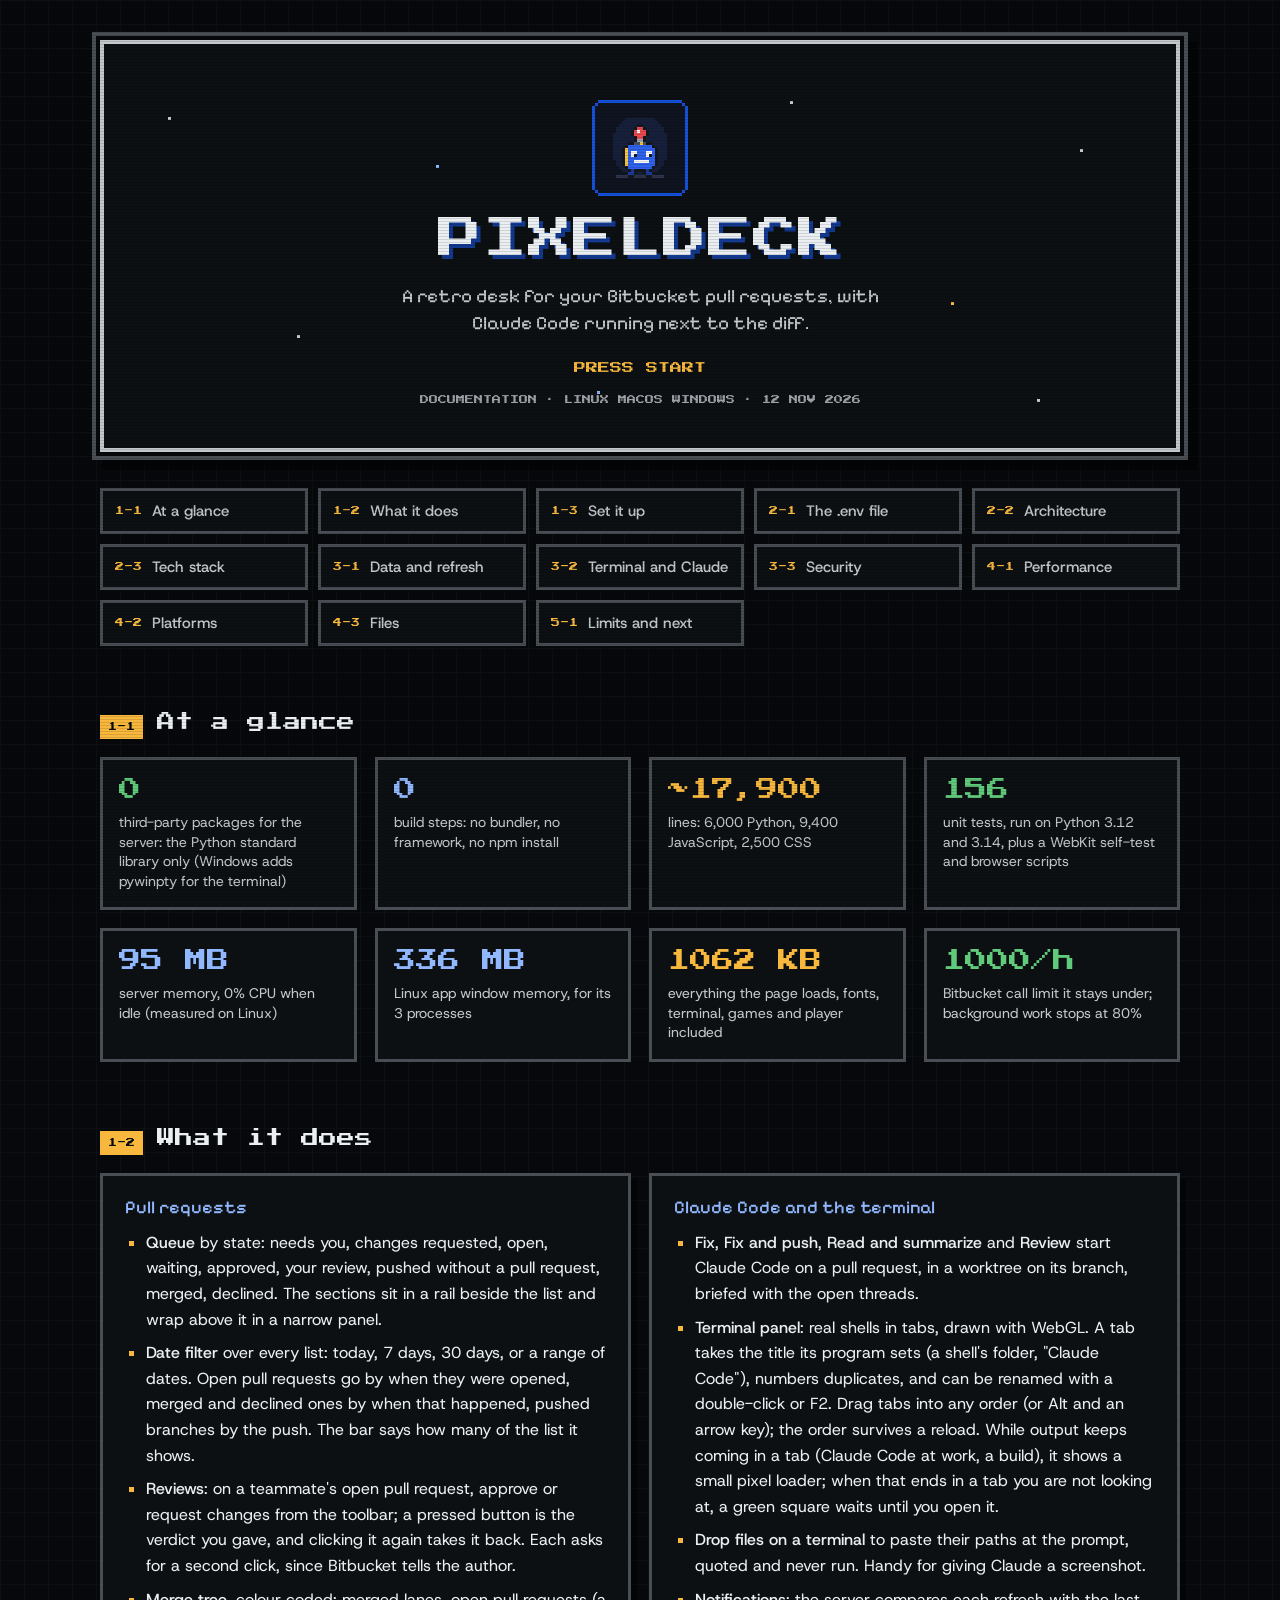
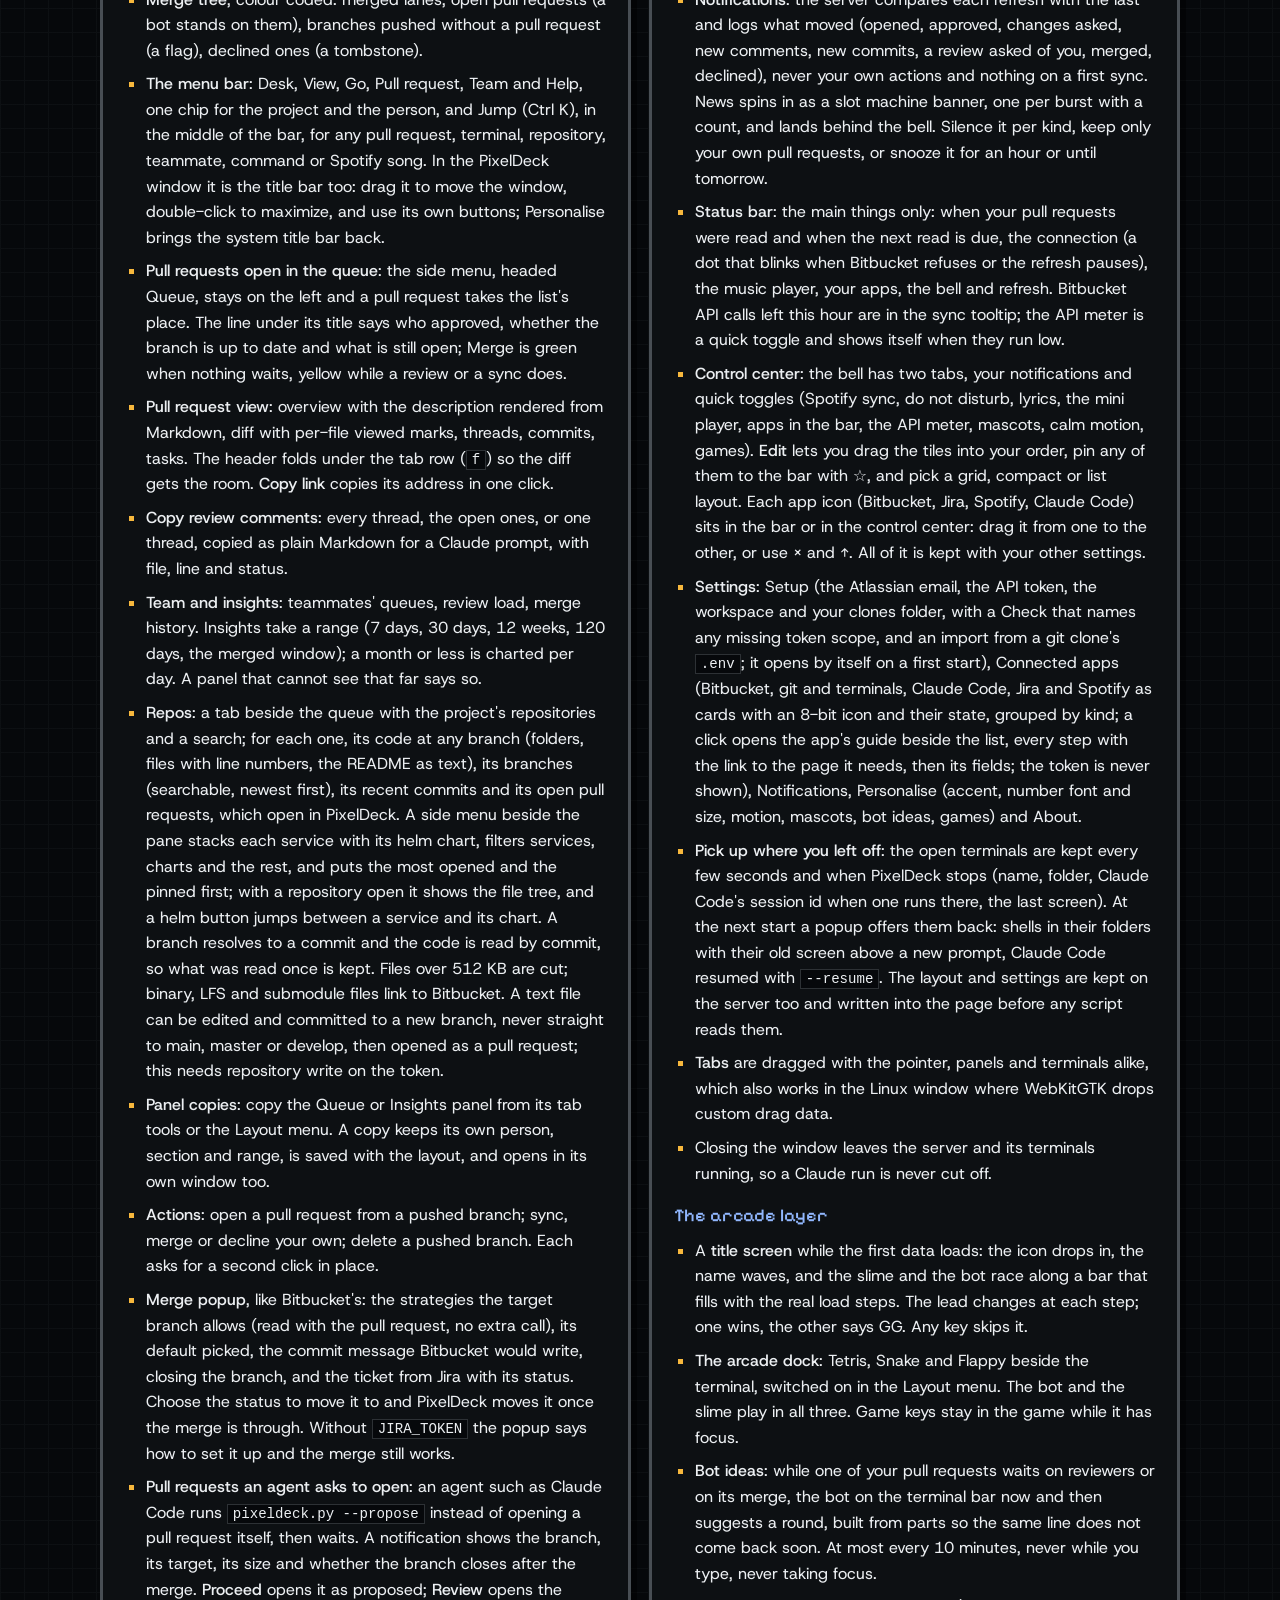
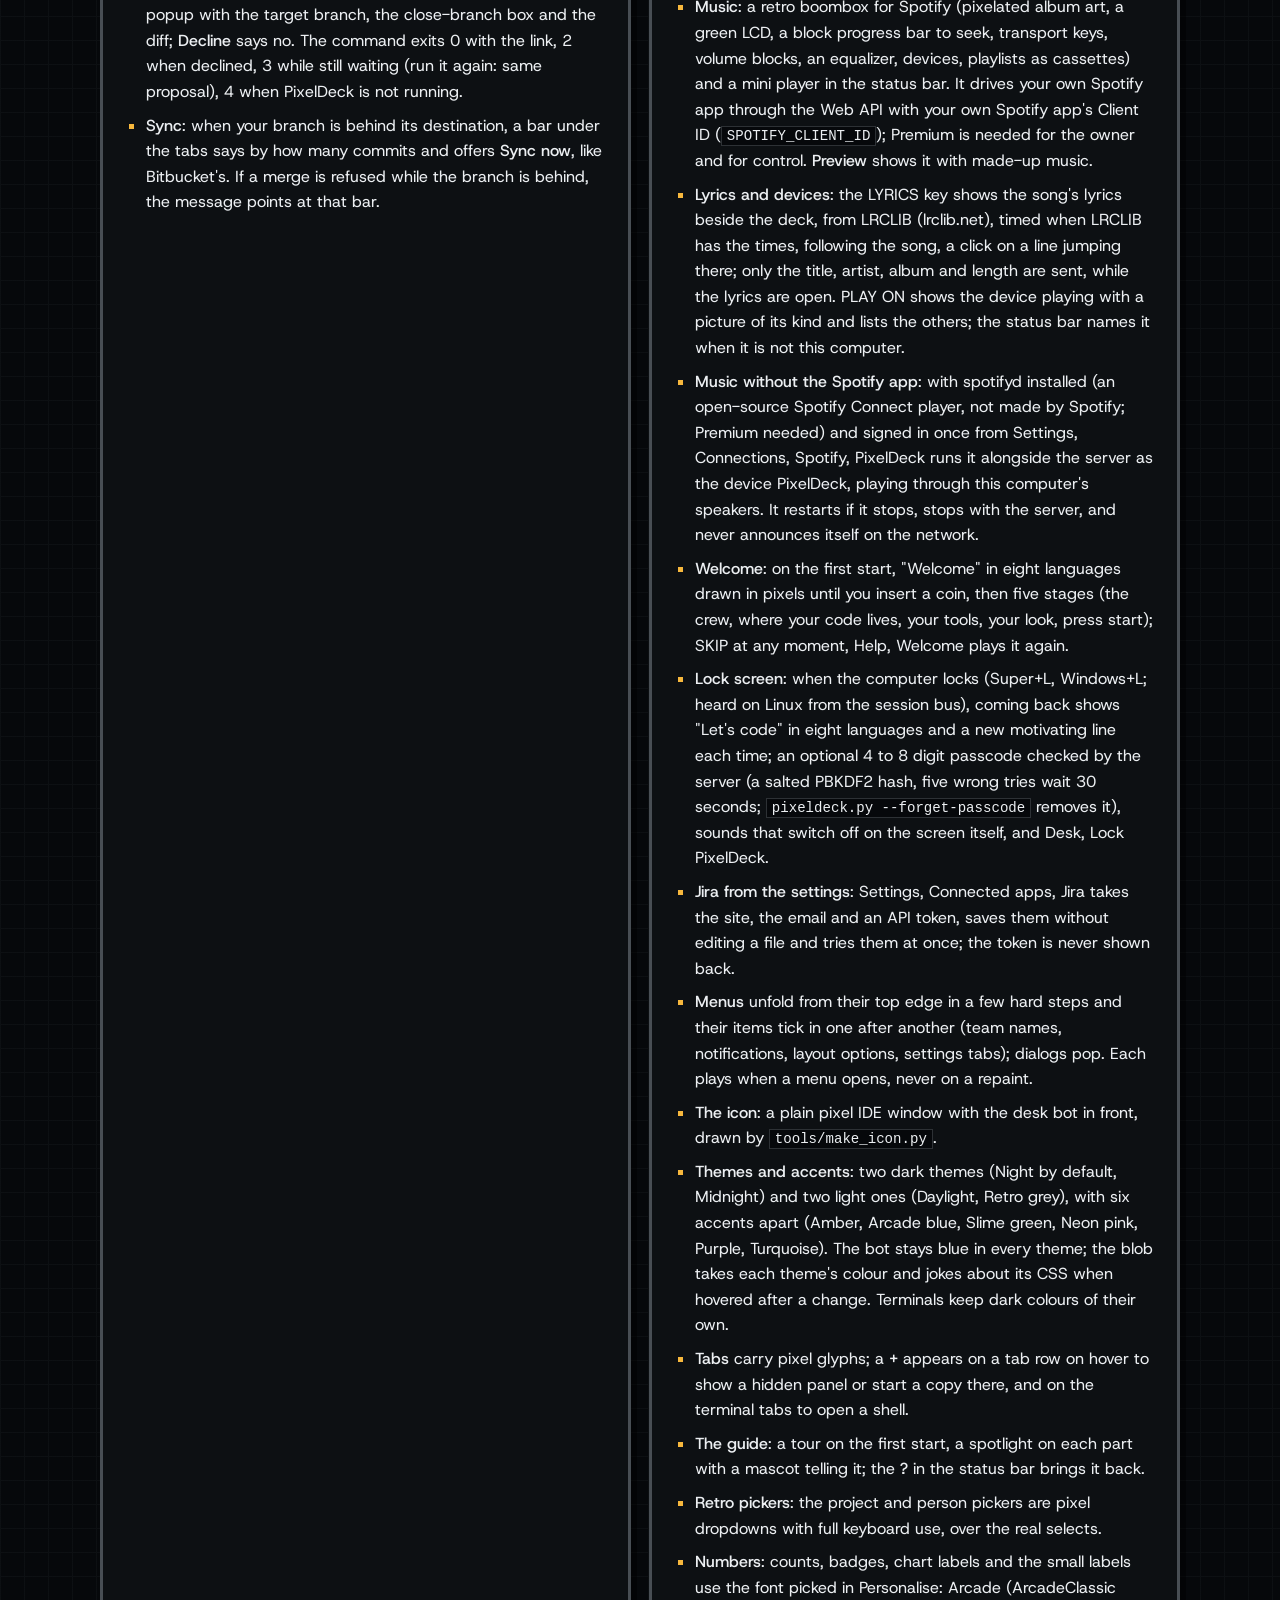
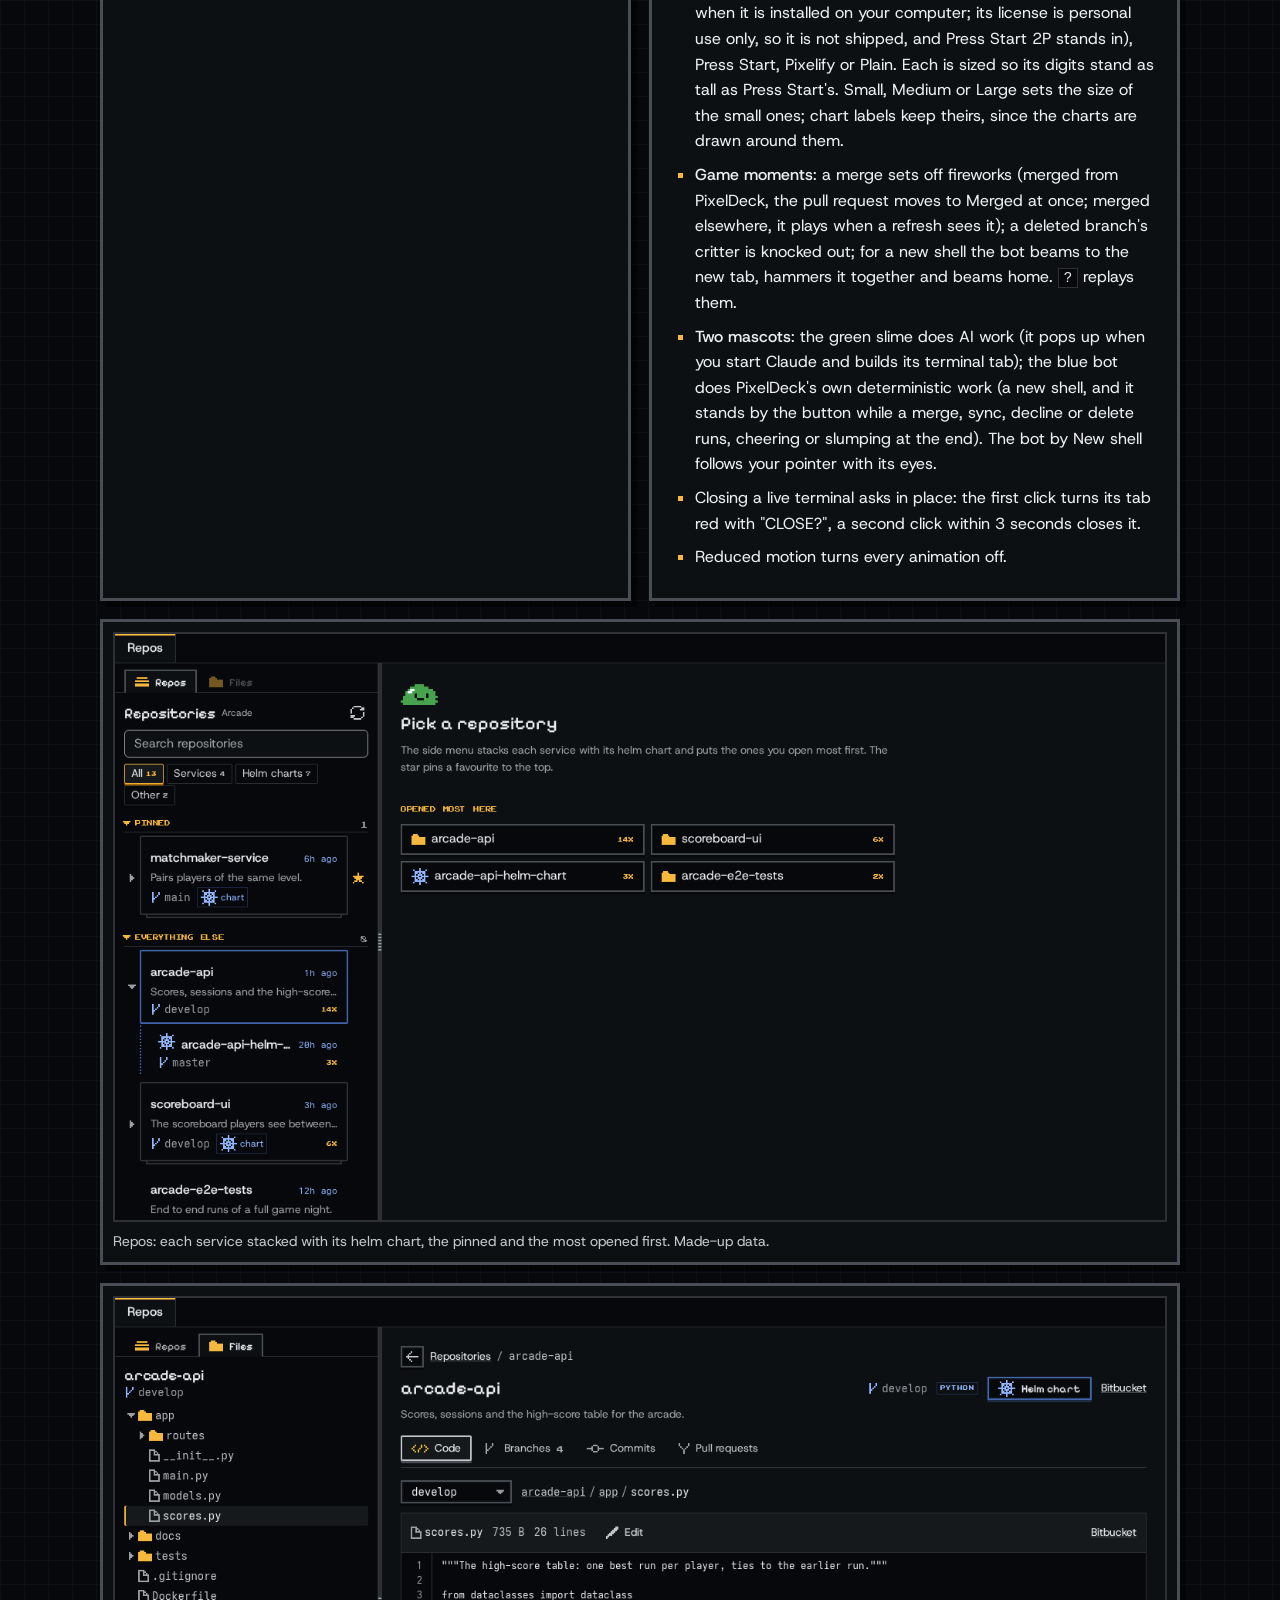
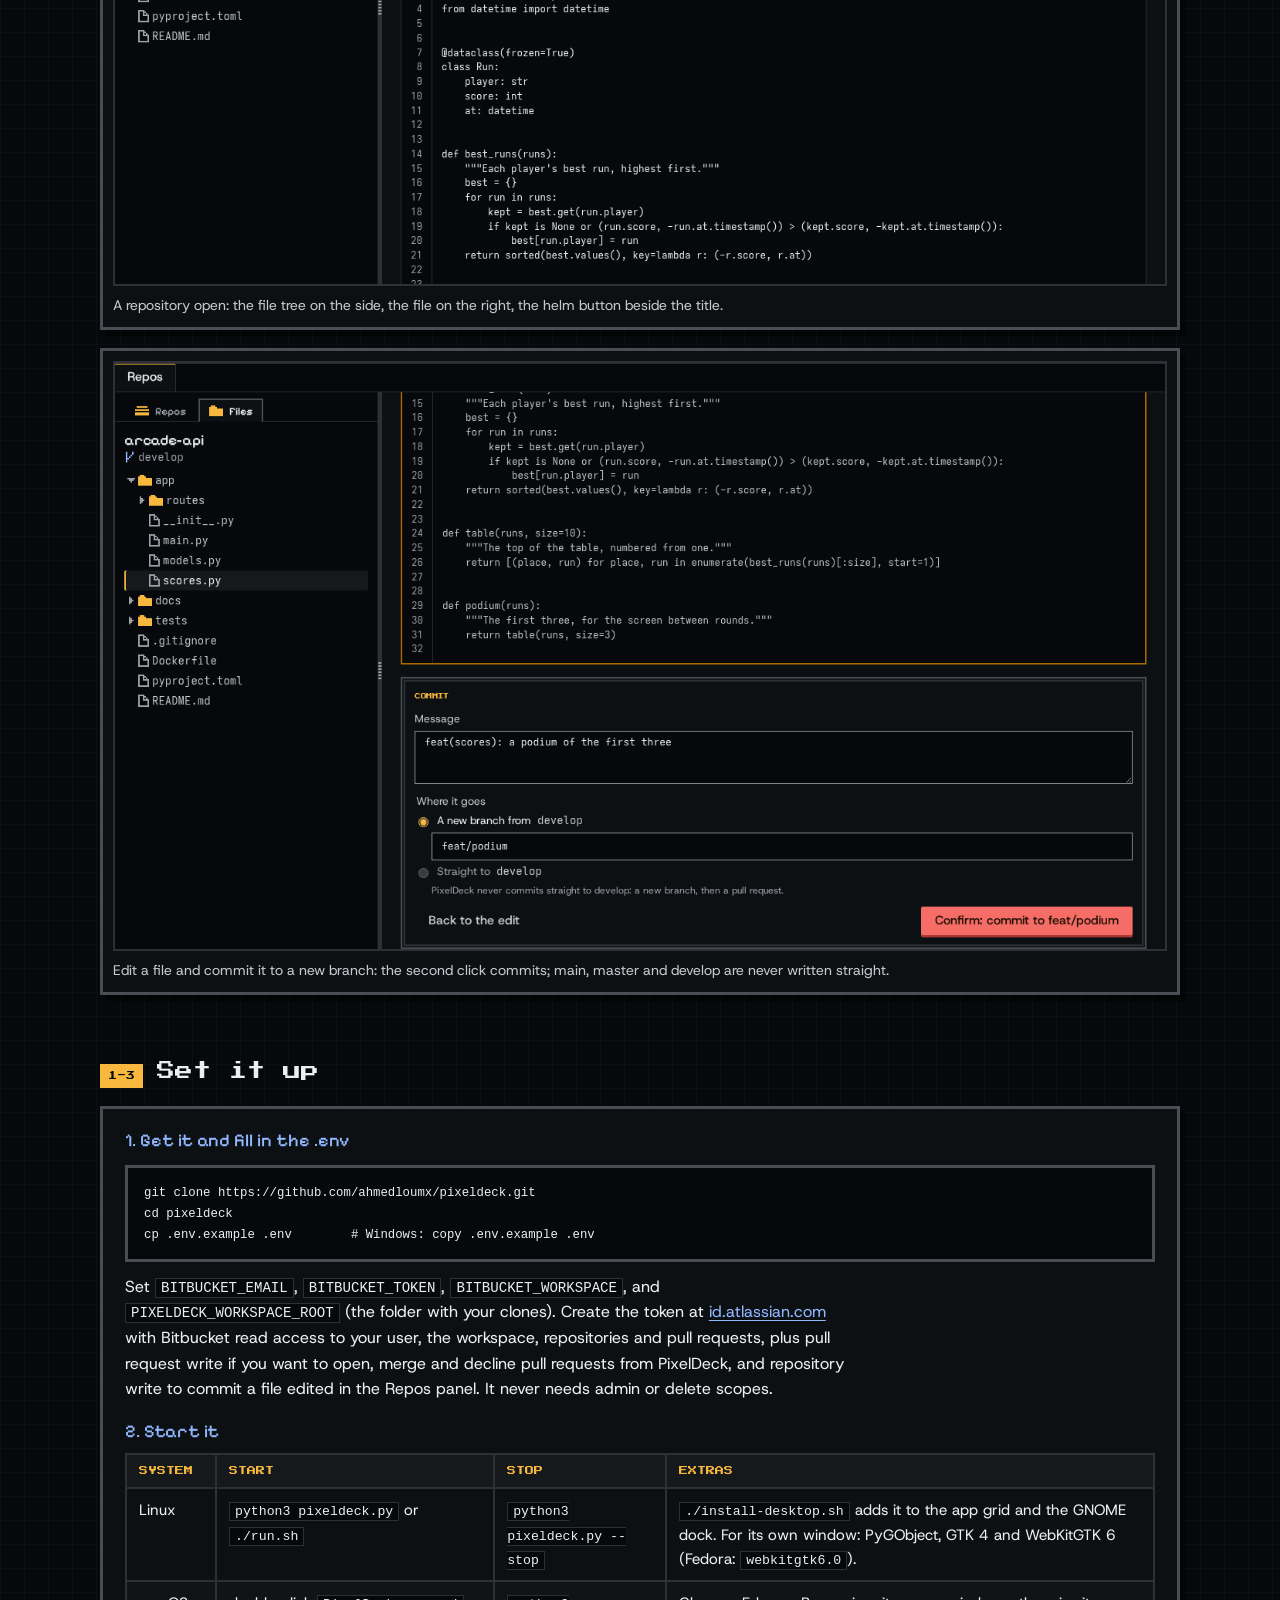
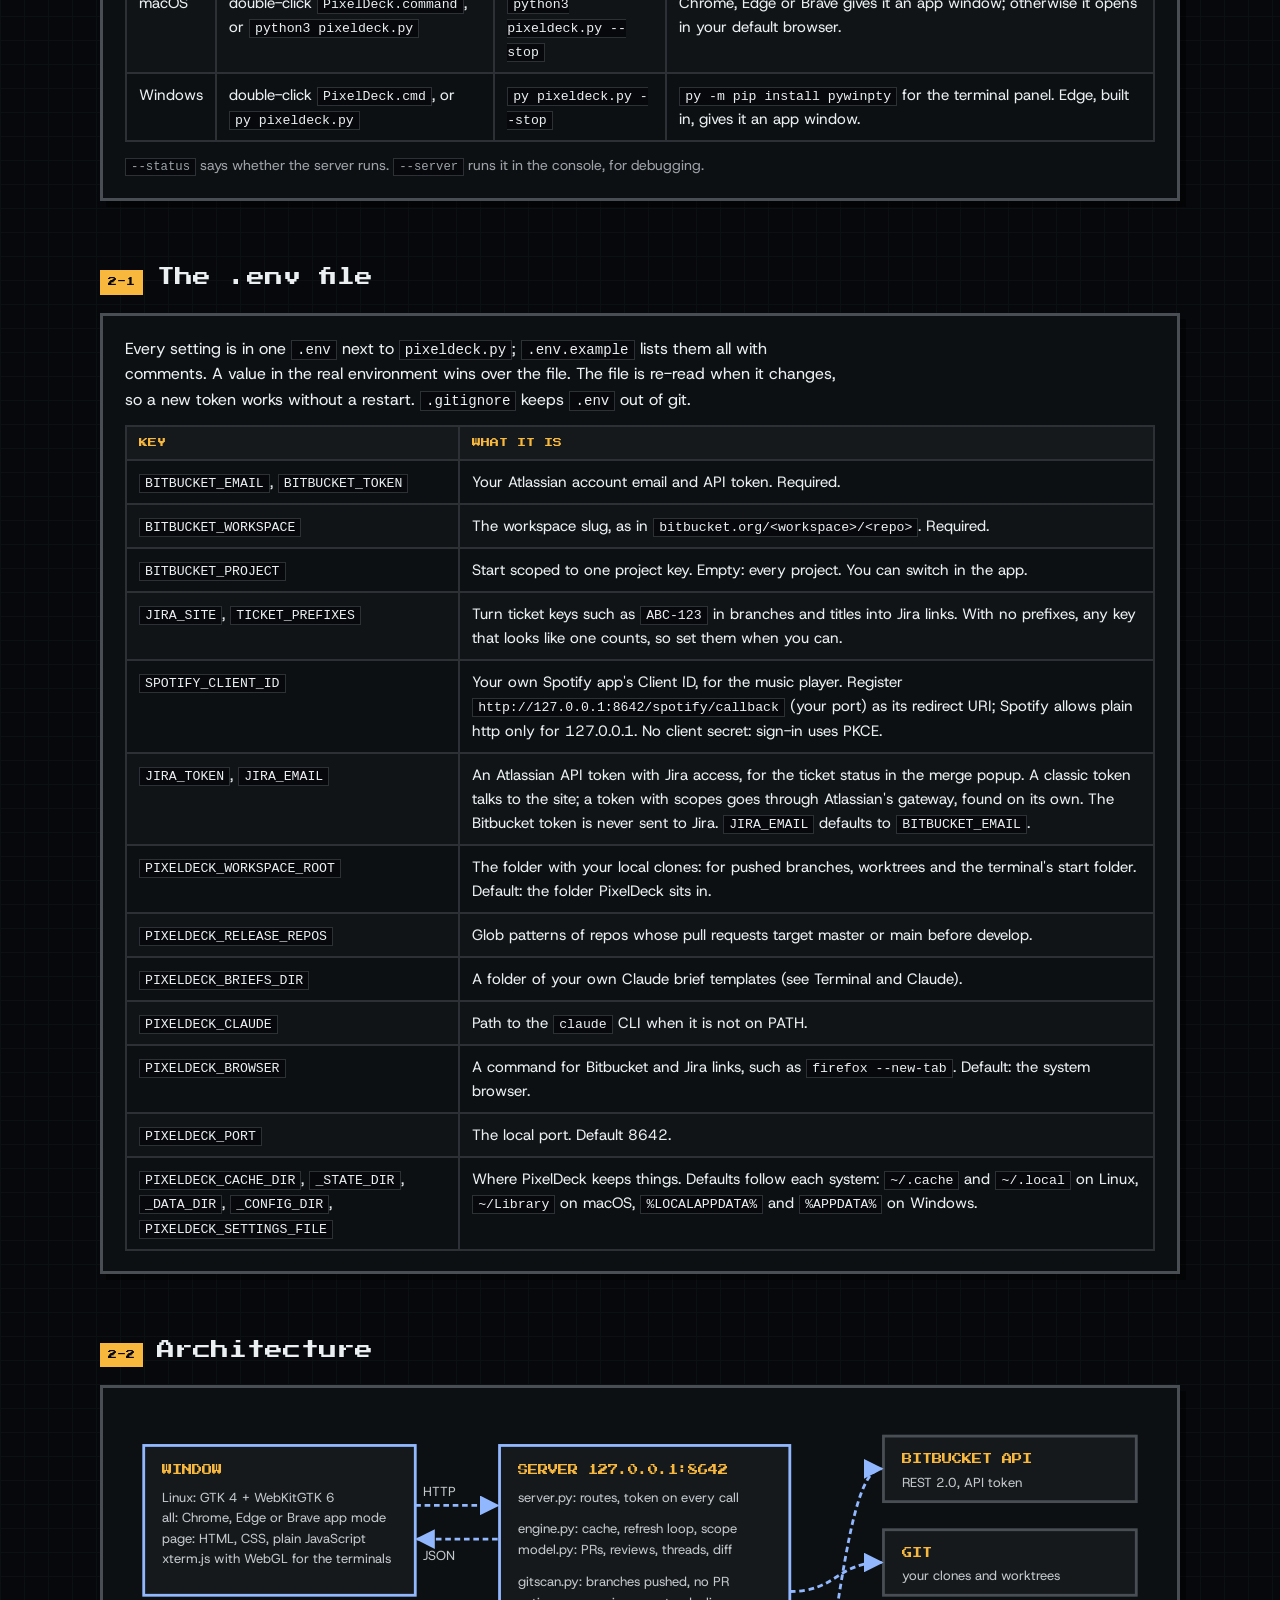
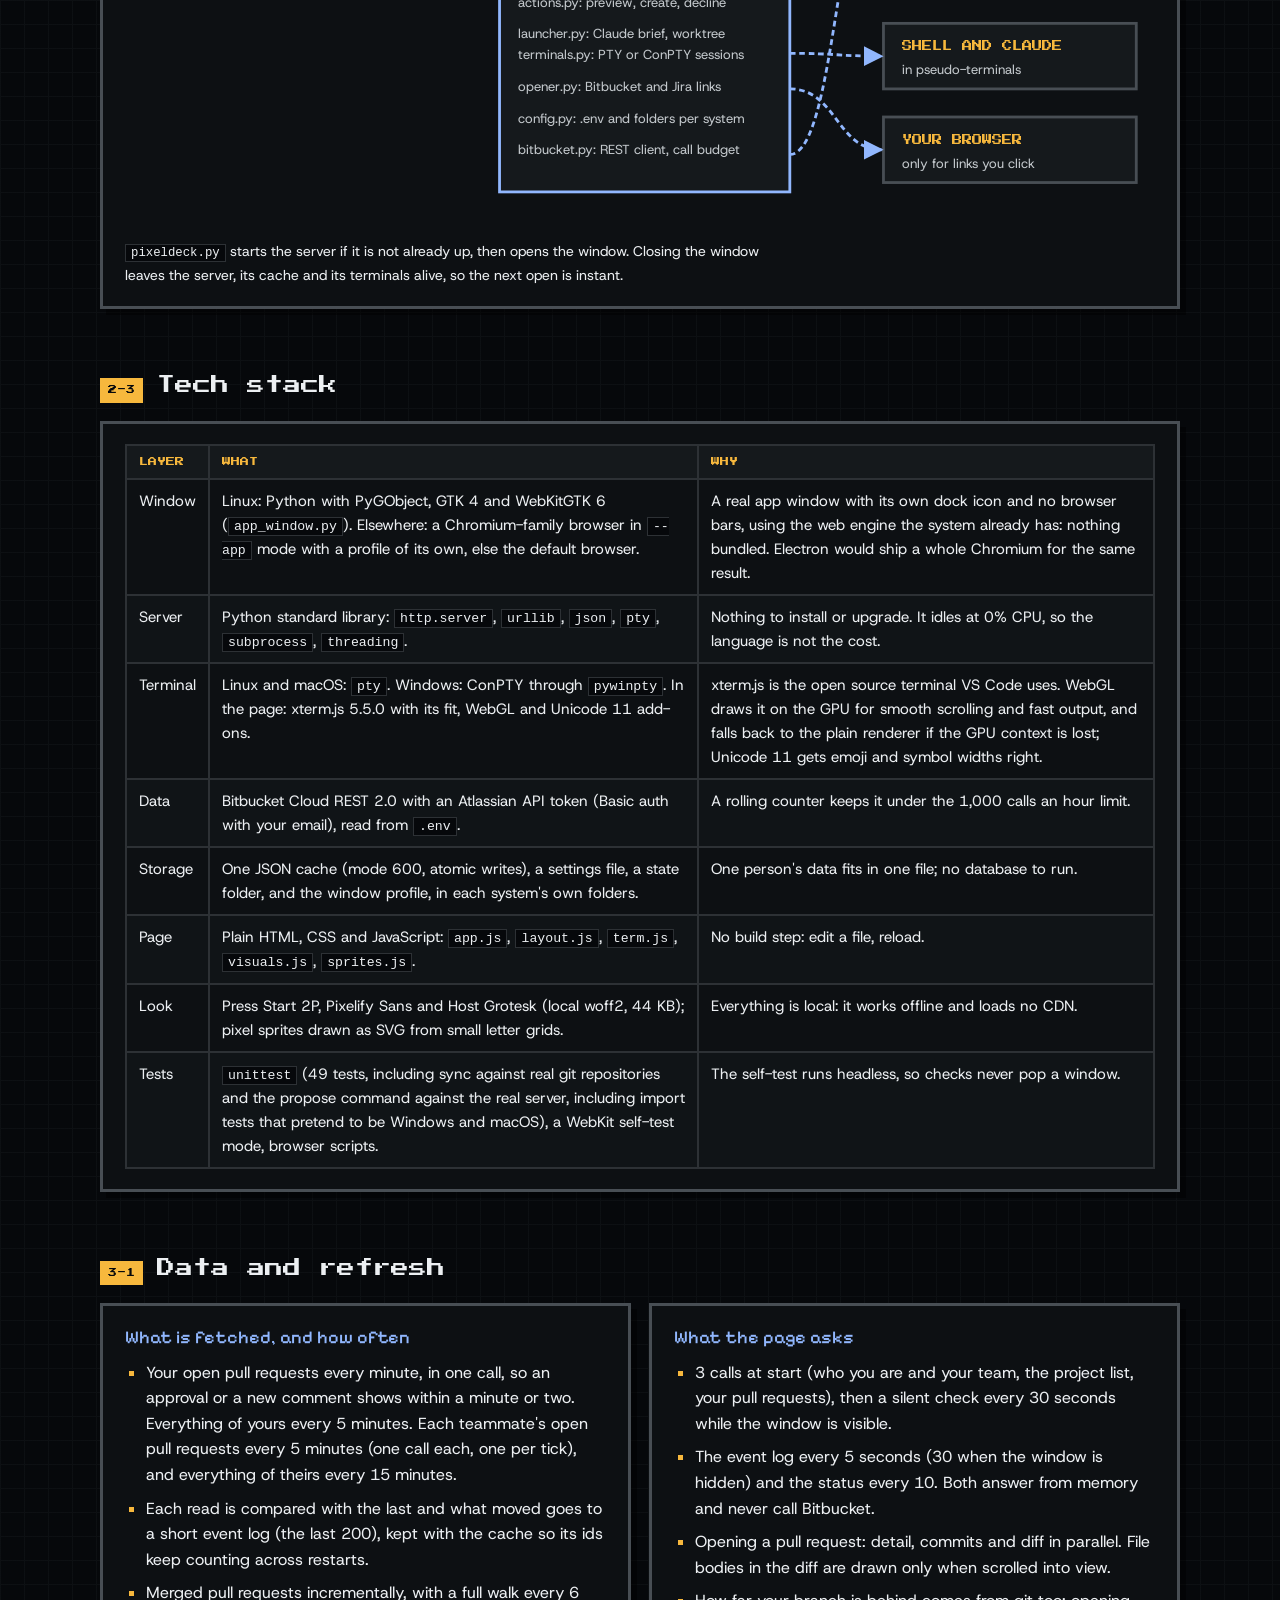
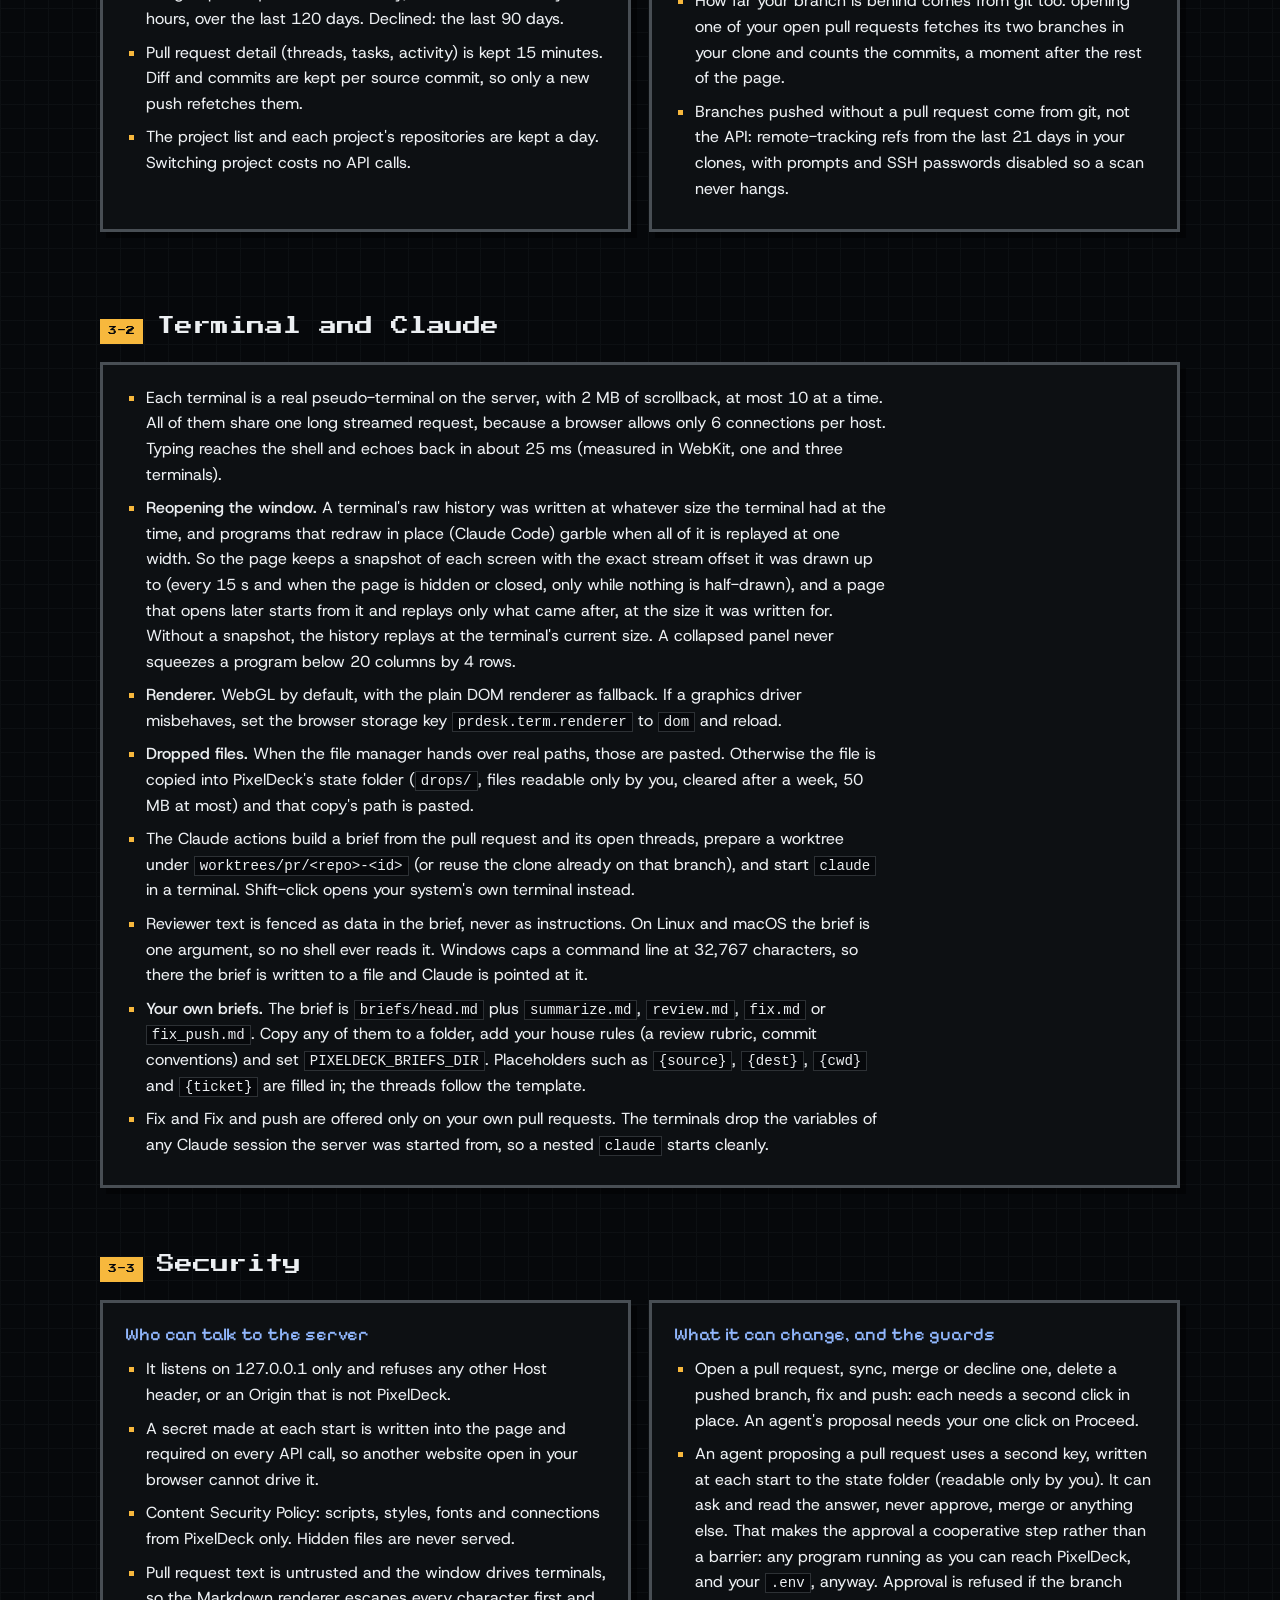
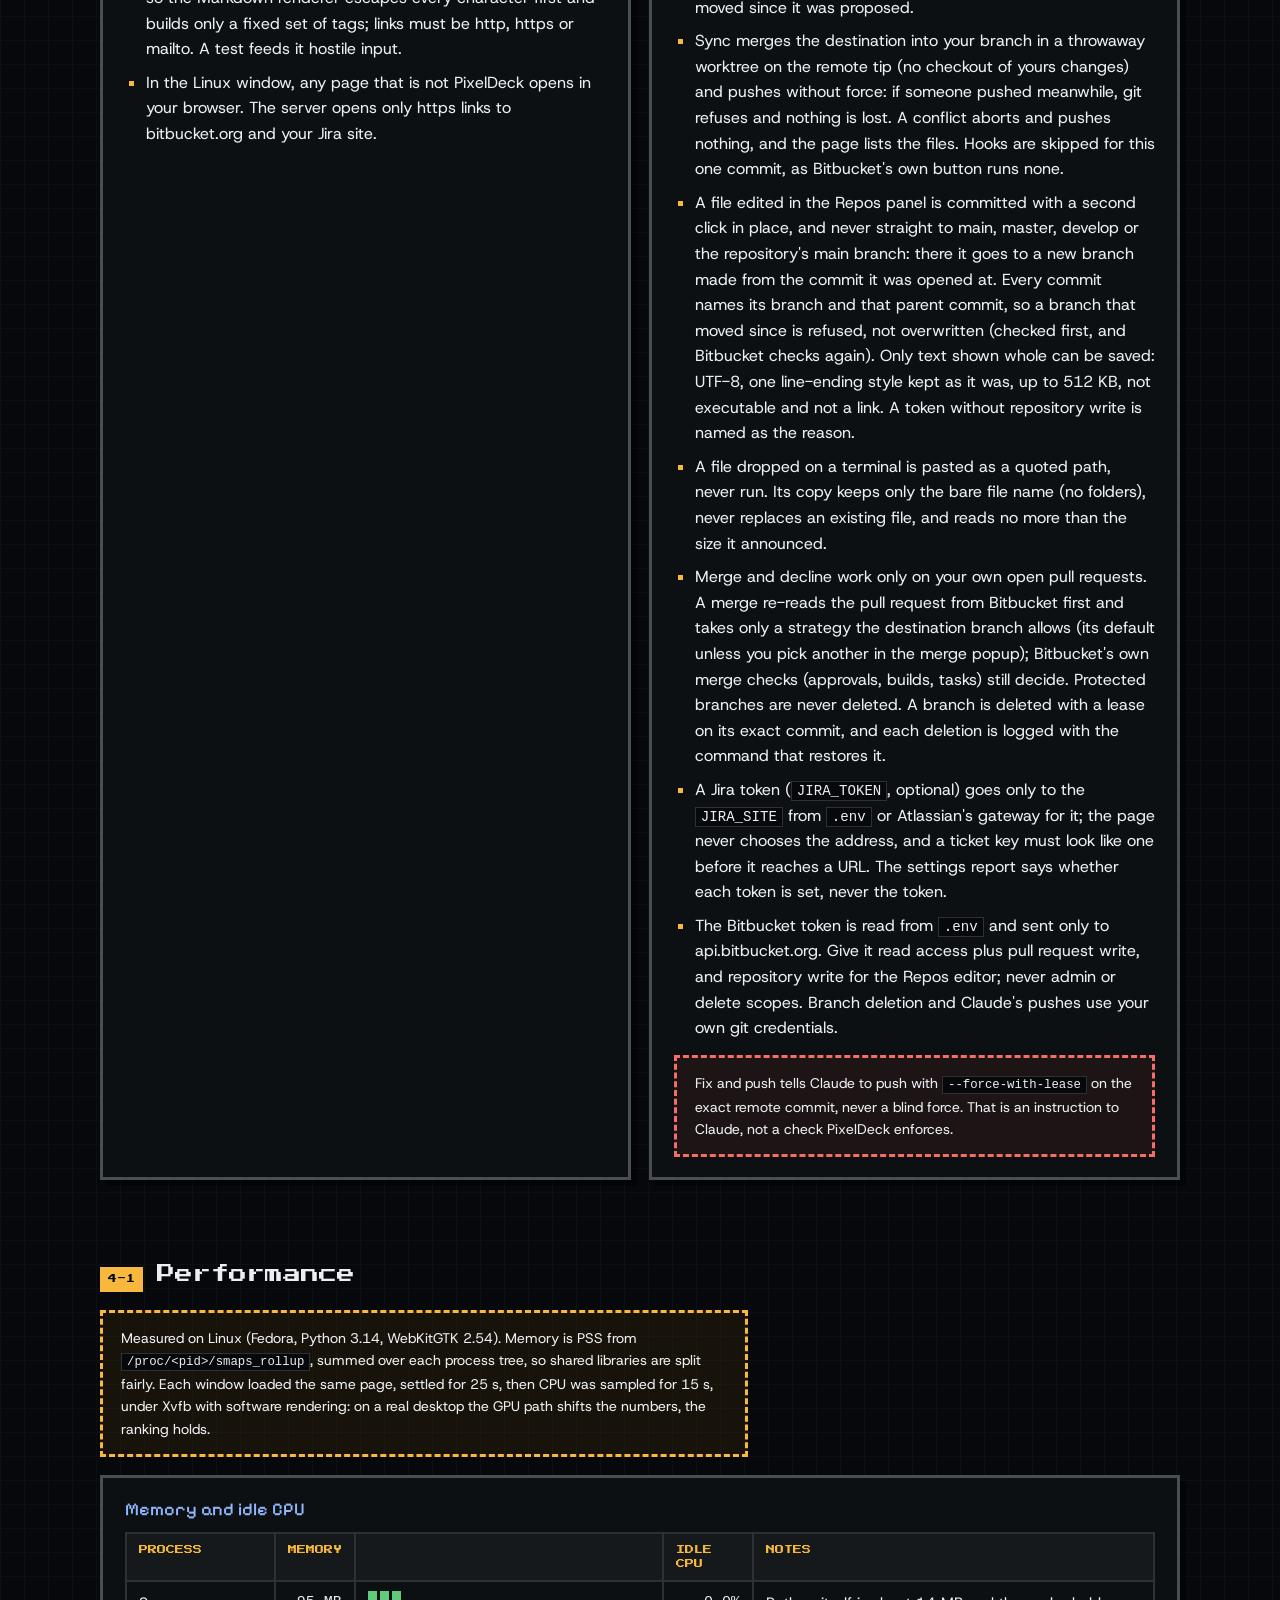
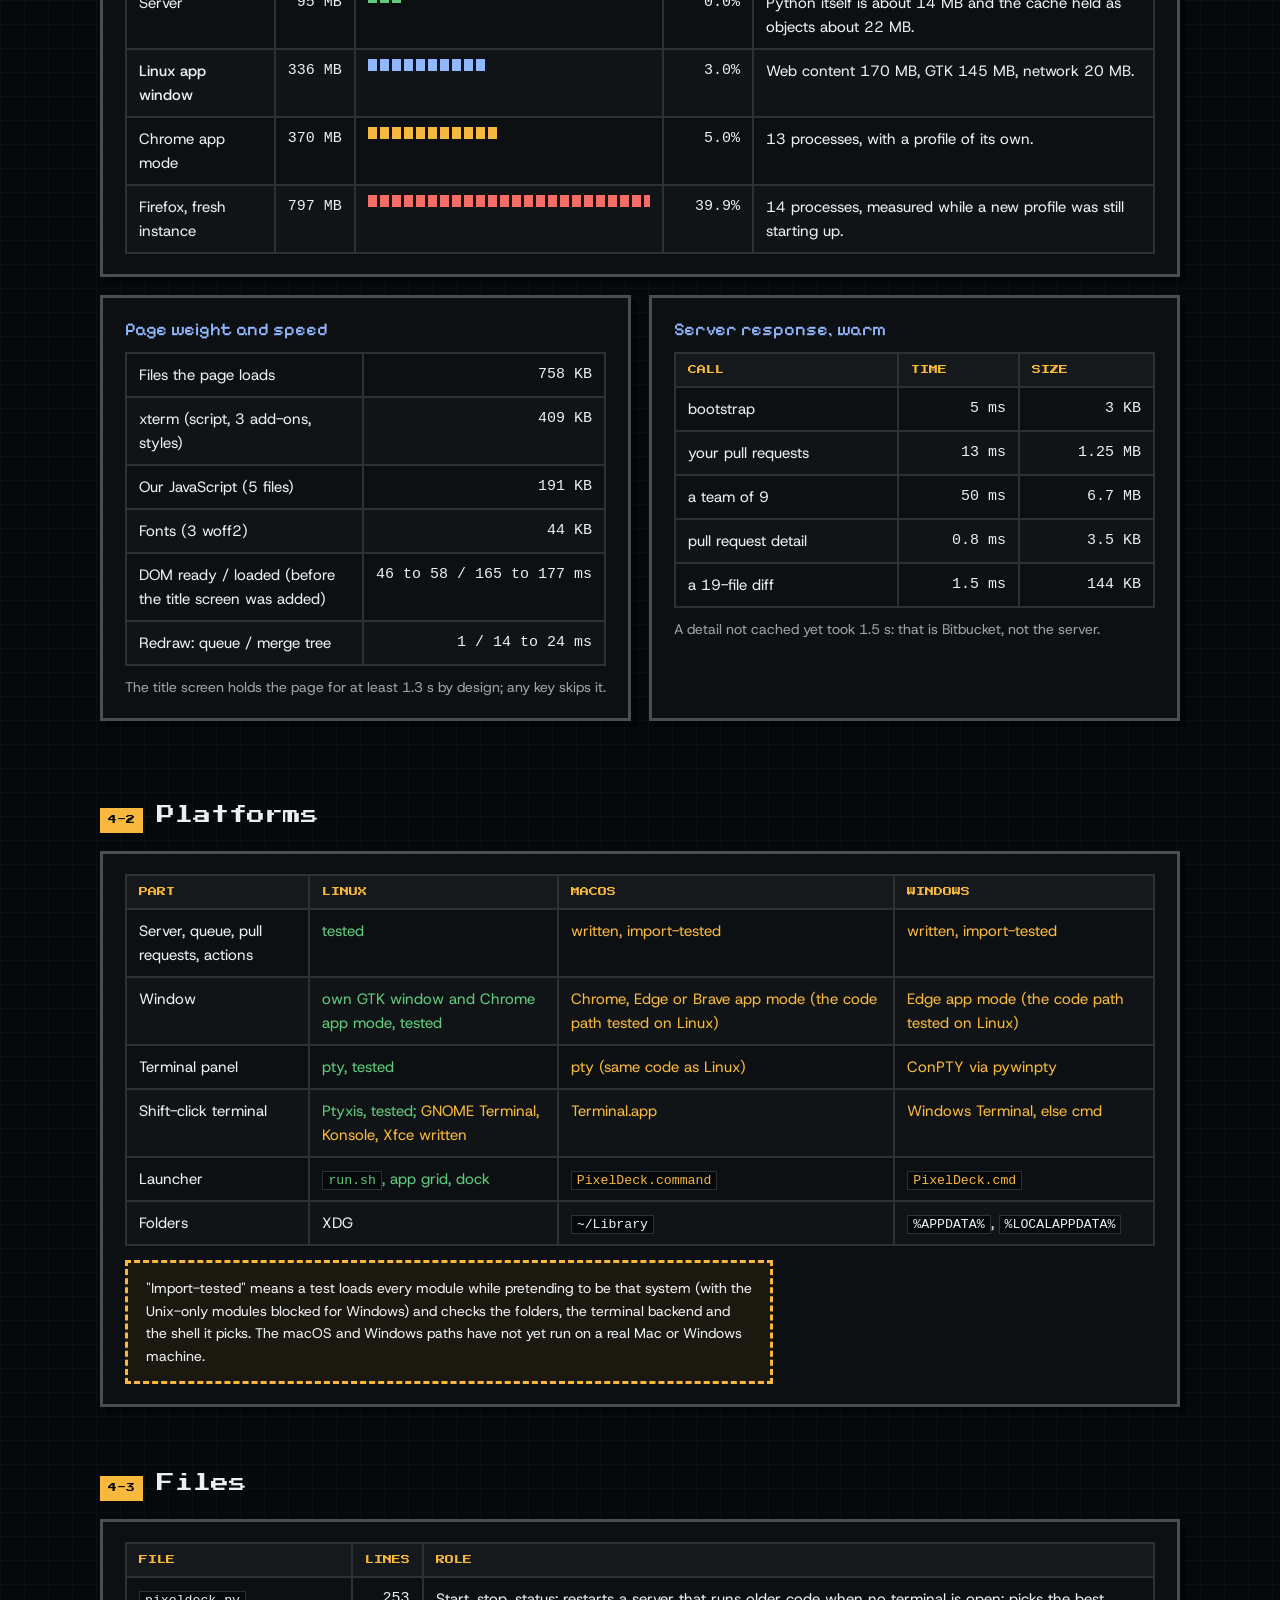
==== docs/pixeldeck-documentation.html @ eb07567e "feat: welcome on first start, Let's code lock screen The first start says Welcome in eight languages" ====
<!doctype html>
<html lang="en">
<head>
<meta charset="utf-8">
<meta name="viewport" content="width=device-width, initial-scale=1">
<meta name="color-scheme" content="dark">
<title>PixelDeck documentation</title>
<meta name="description" content="How PixelDeck is built, how to set it up on Linux, macOS and Windows, its security model, and what it costs to run.">
<link rel="icon" href="../static/app-icon.svg" type="image/svg+xml">
<style>
@font-face { font-family: "Press Start 2P"; src: url("../static/fonts/press-start-2p.woff2") format("woff2"); font-display: swap; }
@font-face { font-family: "Pixelify Sans"; src: url("../static/fonts/pixelify-sans.woff2") format("woff2"); font-weight: 400 700; font-display: swap; }
@font-face { font-family: "Host Grotesk"; src: url("../static/fonts/host-grotesk.woff2") format("woff2"); font-weight: 400 500; font-display: swap; }

:root {
  --paper: oklch(17% 0.008 250);
  --paper-2: oklch(21% 0.009 250);
  --paper-3: oklch(13.5% 0.007 250);
  --ink: oklch(95% 0.005 250);
  --ink-2: oklch(83% 0.008 250);
  --muted: oklch(71% 0.01 250);
  --rule: oklch(31% 0.01 250);
  --rule-2: oklch(42% 0.012 250);
  --blue: oklch(54% 0.2 263);
  --blue-deep: oklch(38% 0.15 263);
  --cool: oklch(78% 0.11 262);
  --amber: oklch(82% 0.15 80);
  --green: oklch(76% 0.15 150);
  --red: oklch(70% 0.17 25);
  --pixel: "Press Start 2P", "Pixelify Sans", monospace;
  --block: "Pixelify Sans", system-ui, sans-serif;
  --body: "Host Grotesk", ui-sans-serif, system-ui, sans-serif;
  --mono: "Adwaita Mono", "SF Mono", "Cascadia Mono", "Noto Sans Mono", ui-monospace, monospace;
}
* { box-sizing: border-box; }
html { scroll-behavior: smooth; }
body {
  margin: 0; background: var(--paper-3); color: var(--ink); font: 400 16px/1.6 var(--body);
  background-image: linear-gradient(var(--paper) 1px, transparent 1px), linear-gradient(90deg, var(--paper) 1px, transparent 1px);
  background-size: 24px 24px;
}
/* CRT scanlines over everything, never in the way of a click */
body::after { content: ""; position: fixed; inset: 0; pointer-events: none; z-index: 10; background: repeating-linear-gradient(0deg, oklch(0% 0 0 / 0.12) 0 1px, transparent 1px 3px); }
a { color: var(--cool); text-underline-offset: 3px; }
a:hover { color: var(--amber); }
code { font-family: var(--mono); font-size: 0.88em; padding: 1px 5px; background: var(--paper-3); border: 1px solid var(--rule); }
pre { margin: 12px 0; padding: 14px 16px; overflow-x: auto; background: var(--paper-3); border: 3px solid var(--rule-2); font: 14px/1.5 var(--mono); }
pre code { padding: 0; border: 0; background: none; }
strong { color: var(--ink); font-weight: 500; }
.wrap { width: min(1080px, 100% - 32px); margin: 0 auto; padding: 40px 0 80px; }

/* ---------------------------------------------------------- title screen */
.hero { position: relative; display: grid; justify-items: center; gap: 18px; padding: 56px 16px 40px; text-align: center; border: 4px solid var(--ink-2); background: var(--paper); box-shadow: 0 0 0 4px var(--paper-3), 0 0 0 8px var(--rule-2), 10px 10px 0 8px oklch(0% 0 0 / 0.5); }
.hero img { width: 96px; height: 96px; animation: bob 1s steps(1, end) infinite; }
.hero h1 { margin: 0; font: 400 clamp(22px, 5vw, 44px)/1.15 var(--pixel); letter-spacing: 1px; text-shadow: 4px 4px 0 var(--blue-deep); }
.hero .sub { max-width: 46ch; margin: 0; color: var(--ink-2); font: 400 19px/1.45 var(--block); }
.hero .start { margin: 6px 0 0; color: var(--amber); font: 400 12px var(--pixel); animation: blink 1.1s steps(1, end) infinite; }
.hero .meta { margin: 0; color: var(--muted); font: 400 9px/1.8 var(--pixel); }
.stars { position: absolute; inset: 0; pointer-events: none; overflow: hidden; }
.stars i { position: absolute; width: 3px; height: 3px; background: var(--ink-2); animation: twinkle 1.6s steps(1, end) infinite; }
@keyframes bob { 50% { transform: translateY(-6px); } }
@keyframes blink { 50% { visibility: hidden; } }
@keyframes twinkle { 50% { opacity: 0.2; } }

/* ---------------------------------------------------------- level select */
.levels { display: grid; grid-template-columns: repeat(auto-fill, minmax(190px, 1fr)); gap: 10px; margin: 36px 0 12px; padding: 0; list-style: none; }
.levels a { display: flex; align-items: center; gap: 10px; padding: 10px 12px; color: var(--ink-2); text-decoration: none; background: var(--paper); border: 3px solid var(--rule-2); font: 500 15px var(--body); }
.levels a span { flex: none; color: var(--amber); font: 400 9px var(--pixel); white-space: nowrap; }
.levels a:hover, .levels a:focus-visible { color: var(--ink); border-color: var(--ink-2); box-shadow: 4px 4px 0 var(--blue-deep); transform: translate(-2px, -2px); outline: none; }

/* ---------------------------------------------------------- stages */
h2 { display: flex; align-items: baseline; gap: 14px; margin: 64px 0 18px; font: 400 clamp(14px, 2.4vw, 18px)/1.4 var(--pixel); scroll-margin-top: 20px; }
h2 .lvl { flex: none; padding: 6px 8px; color: var(--paper-3); background: var(--amber); font-size: 9px; }
h3 { margin: 0 0 10px; color: var(--cool); font: 500 18px/1.3 var(--block); }
p { margin: 0 0 12px; max-width: 72ch; }
.card { margin-bottom: 18px; padding: 20px 22px; background: var(--paper); border: 3px solid var(--rule-2); box-shadow: 6px 6px 0 oklch(0% 0 0 / 0.45); }
.card > :last-child { margin-bottom: 0; }
.grid { display: grid; gap: 18px; }
.cols-2 { grid-template-columns: repeat(2, minmax(0, 1fr)); }
.cols-4 { grid-template-columns: repeat(4, minmax(0, 1fr)); }
@media (max-width: 760px) { .cols-2, .cols-4 { grid-template-columns: minmax(0, 1fr); } }
ul.list { margin: 0; padding-left: 1.3em; list-style: square; }
ul.list li { margin: 0 0 8px; max-width: 74ch; }
ul.list li::marker { color: var(--amber); }
.note { padding: 14px 18px; border: 3px dashed var(--amber); background: oklch(29% 0.05 80 / 0.35); }
.shots { display: grid; gap: 18px; margin: 0 0 18px; }
.shot { margin: 0; padding: 10px; background: var(--paper); border: 3px solid var(--rule-2); box-shadow: 6px 6px 0 oklch(0% 0 0 / 0.45); }
.shot img { display: block; width: 100%; height: auto; border: 2px solid var(--rule); }
.shot figcaption { margin-top: 8px; color: var(--ink-2); font-size: 14px; }
.note.warn { border-color: var(--red); background: oklch(24.5% 0.035 25 / 0.5); }
.muted { color: var(--muted); }
.small { font-size: 14px; }

/* hi-score tiles */
.score { padding: 16px; background: var(--paper); border: 3px solid var(--rule-2); }
.score b { display: block; color: var(--green); font: 400 clamp(16px, 2.6vw, 22px)/1.3 var(--pixel); }
.score b.amber { color: var(--amber); } .score b.cool { color: var(--cool); }
.score span { display: block; margin-top: 8px; color: var(--ink-2); font-size: 14px; line-height: 1.4; }

/* tables */
.scroll { overflow-x: auto; }
table { width: 100%; border-collapse: collapse; font-size: 15px; }
th, td { padding: 9px 12px; text-align: left; vertical-align: top; border: 2px solid var(--rule); }
th { color: var(--amber); background: var(--paper-2); font: 400 9px/1.6 var(--pixel); text-transform: uppercase; }
td.n { text-align: right; white-space: nowrap; font-family: var(--mono); }
tbody tr:nth-child(even) td { background: oklch(21% 0.009 250 / 0.5); }
.bar { height: 12px; background: repeating-linear-gradient(90deg, var(--cool) 0 9px, transparent 9px 12px); }
.bar.amber { background: repeating-linear-gradient(90deg, var(--amber) 0 9px, transparent 9px 12px); }
.bar.red { background: repeating-linear-gradient(90deg, var(--red) 0 9px, transparent 9px 12px); }
.bar.green { background: repeating-linear-gradient(90deg, var(--green) 0 9px, transparent 9px 12px); }
.yes { color: var(--green); } .part { color: var(--amber); } .no { color: var(--red); }

/* architecture diagram */
.diagram { width: 100%; height: auto; }
.diagram .box { fill: var(--paper-2); stroke: var(--rule-2); stroke-width: 3; }
.diagram .box.hot { stroke: var(--cool); }
.diagram text { fill: var(--ink-2); font: 400 14px var(--body); }
.diagram .t { fill: var(--amber); font: 400 11px var(--pixel); }
.diagram .ln { fill: none; stroke: var(--cool); stroke-width: 3; stroke-dasharray: 6 4; marker-end: url(#arrow); }

.sprite { image-rendering: pixelated; shape-rendering: crispEdges; vertical-align: middle; }
footer { margin-top: 72px; padding-top: 18px; border-top: 3px dashed var(--rule-2); color: var(--muted); font: 400 9px/2 var(--pixel); text-align: center; }
@media (prefers-reduced-motion: reduce) {
  html { scroll-behavior: auto; }
  .hero img, .hero .start, .stars i { animation: none; }
  .levels a:hover { transform: none; }
}
</style>
</head>
<body>
<div class="wrap">

<header class="hero">
  <div class="stars" aria-hidden="true">
    <i style="left:6%;top:18%"></i><i style="left:18%;top:72%;animation-delay:.5s"></i><i style="left:31%;top:30%;background:var(--cool)"></i>
    <i style="left:64%;top:14%;animation-delay:.8s"></i><i style="left:79%;top:64%;background:var(--amber)"></i><i style="left:91%;top:26%;animation-delay:.3s"></i>
    <i style="left:46%;top:86%;background:var(--cool);animation-delay:1s"></i><i style="left:87%;top:88%"></i>
  </div>
  <img src="../static/app-icon.svg" alt="" width="96" height="96">
  <h1>PIXELDECK</h1>
  <p class="sub">A retro desk for your Bitbucket pull requests, with Claude Code running next to the diff.</p>
  <p class="start">PRESS START</p>
  <p class="meta">DOCUMENTATION &middot; LINUX MACOS WINDOWS &middot; 12 NOV 2026</p>
</header>

<nav aria-label="Sections">
  <ul class="levels">
    <li><a href="#glance"><span>1-1</span>At a glance</a></li>
    <li><a href="#features"><span>1-2</span>What it does</a></li>
    <li><a href="#setup"><span>1-3</span>Set it up</a></li>
    <li><a href="#config"><span>2-1</span>The .env file</a></li>
    <li><a href="#arch"><span>2-2</span>Architecture</a></li>
    <li><a href="#stack"><span>2-3</span>Tech stack</a></li>
    <li><a href="#flow"><span>3-1</span>Data and refresh</a></li>
    <li><a href="#terminal"><span>3-2</span>Terminal and Claude</a></li>
    <li><a href="#security"><span>3-3</span>Security</a></li>
    <li><a href="#perf"><span>4-1</span>Performance</a></li>
    <li><a href="#platforms"><span>4-2</span>Platforms</a></li>
    <li><a href="#files"><span>4-3</span>Files</a></li>
    <li><a href="#limits"><span>5-1</span>Limits and next</a></li>
  </ul>
</nav>

<h2 id="glance"><span class="lvl">1-1</span>At a glance</h2>
<div class="grid cols-4">
  <div class="score"><b>0</b><span>third-party packages for the server: the Python standard library only (Windows adds pywinpty for the terminal)</span></div>
  <div class="score"><b class="cool">0</b><span>build steps: no bundler, no framework, no npm install</span></div>
  <div class="score"><b class="amber">~17,900</b><span>lines: 6,000 Python, 9,400 JavaScript, 2,500 CSS</span></div>
  <div class="score"><b>156</b><span>unit tests, run on Python 3.12 and 3.14, plus a WebKit self-test and browser scripts</span></div>
</div>
<div class="grid cols-4" style="margin-top:18px">
  <div class="score"><b class="cool">95 MB</b><span>server memory, 0% CPU when idle (measured on Linux)</span></div>
  <div class="score"><b class="cool">336 MB</b><span>Linux app window memory, for its 3 processes</span></div>
  <div class="score"><b class="amber">1062 KB</b><span>everything the page loads, fonts, terminal, games and player included</span></div>
  <div class="score"><b>1000/h</b><span>Bitbucket call limit it stays under; background work stops at 80%</span></div>
</div>

<h2 id="features"><span class="lvl">1-2</span>What it does</h2>
<div class="grid cols-2">
  <div class="card">
    <h3>Pull requests</h3>
    <ul class="list">
      <li><strong>Queue</strong> by state: needs you, changes requested, open, waiting, approved, your review, pushed without a pull request, merged, declined. The sections sit in a rail beside the list and wrap above it in a narrow panel.</li>
      <li><strong>Date filter</strong> over every list: today, 7 days, 30 days, or a range of dates. Open pull requests go by when they were opened, merged and declined ones by when that happened, pushed branches by the push. The bar says how many of the list it shows.</li>
      <li><strong>Reviews</strong>: on a teammate's open pull request, approve or request changes from the toolbar; a pressed button is the verdict you gave, and clicking it again takes it back. Each asks for a second click, since Bitbucket tells the author.</li>
      <li><strong>Merge tree</strong>, colour coded: merged lanes, open pull requests (a bot stands on them), branches pushed without a pull request (a flag), declined ones (a tombstone).</li>
      <li><strong>The menu bar</strong>: Desk, View, Go, Pull request, Team and Help, one chip for the project and the person, and Jump (Ctrl K), in the middle of the bar, for any pull request, terminal, repository, teammate, command or Spotify song. In the PixelDeck window it is the title bar too: drag it to move the window, double-click to maximize, and use its own buttons; Personalise brings the system title bar back.</li>
      <li><strong>Pull requests open in the queue</strong>: the side menu, headed Queue, stays on the left and a pull request takes the list's place. The line under its title says who approved, whether the branch is up to date and what is still open; Merge is green when nothing waits, yellow while a review or a sync does.</li>
      <li><strong>Pull request view</strong>: overview with the description rendered from Markdown, diff with per-file viewed marks, threads, commits, tasks. The header folds under the tab row (<code>f</code>) so the diff gets the room. <strong>Copy link</strong> copies its address in one click.</li>
      <li><strong>Copy review comments</strong>: every thread, the open ones, or one thread, copied as plain Markdown for a Claude prompt, with file, line and status.</li>
      <li><strong>Team and insights</strong>: teammates' queues, review load, merge history. Insights take a range (7 days, 30 days, 12 weeks, 120 days, the merged window); a month or less is charted per day. A panel that cannot see that far says so.</li>
      <li><strong>Repos</strong>: a tab beside the queue with the project's repositories and a search; for each one, its code at any branch (folders, files with line numbers, the README as text), its branches (searchable, newest first), its recent commits and its open pull requests, which open in PixelDeck. A side menu beside the pane stacks each service with its helm chart, filters services, charts and the rest, and puts the most opened and the pinned first; with a repository open it shows the file tree, and a helm button jumps between a service and its chart. A branch resolves to a commit and the code is read by commit, so what was read once is kept. Files over 512 KB are cut; binary, LFS and submodule files link to Bitbucket. A text file can be edited and committed to a new branch, never straight to main, master or develop, then opened as a pull request; this needs repository write on the token.</li>
      <li><strong>Panel copies</strong>: copy the Queue or Insights panel from its tab tools or the Layout menu. A copy keeps its own person, section and range, is saved with the layout, and opens in its own window too.</li>
      <li><strong>Actions</strong>: open a pull request from a pushed branch; sync, merge or decline your own; delete a pushed branch. Each asks for a second click in place.</li>
      <li><strong>Merge popup</strong>, like Bitbucket's: the strategies the target branch allows (read with the pull request, no extra call), its default picked, the commit message Bitbucket would write, closing the branch, and the ticket from Jira with its status. Choose the status to move it to and PixelDeck moves it once the merge is through. Without <code>JIRA_TOKEN</code> the popup says how to set it up and the merge still works.</li>
      <li><strong>Pull requests an agent asks to open</strong>: an agent such as Claude Code runs <code>pixeldeck.py --propose</code> instead of opening a pull request itself, then waits. A notification shows the branch, its target, its size and whether the branch closes after the merge. <strong>Proceed</strong> opens it as proposed; <strong>Review</strong> opens the popup with the target branch, the close-branch box and the diff; <strong>Decline</strong> says no. The command exits 0 with the link, 2 when declined, 3 while still waiting (run it again: same proposal), 4 when PixelDeck is not running.</li>
      <li><strong>Sync</strong>: when your branch is behind its destination, a bar under the tabs says by how many commits and offers <strong>Sync now</strong>, like Bitbucket's. If a merge is refused while the branch is behind, the message points at that bar.</li>
    </ul>
  </div>
  <div class="card">
    <h3>Claude Code and the terminal</h3>
    <ul class="list">
      <li><strong>Fix</strong>, <strong>Fix and push</strong>, <strong>Read and summarize</strong> and <strong>Review</strong> start Claude Code on a pull request, in a worktree on its branch, briefed with the open threads.</li>
      <li><strong>Terminal panel</strong>: real shells in tabs, drawn with WebGL. A tab takes the title its program sets (a shell's folder, "Claude Code"), numbers duplicates, and can be renamed with a double-click or F2. Drag tabs into any order (or Alt and an arrow key); the order survives a reload. While output keeps coming in a tab (Claude Code at work, a build), it shows a small pixel loader; when that ends in a tab you are not looking at, a green square waits until you open it.</li>
      <li><strong>Drop files on a terminal</strong> to paste their paths at the prompt, quoted and never run. Handy for giving Claude a screenshot.</li>
      <li><strong>Notifications</strong>: the server compares each refresh with the last and logs what moved (opened, approved, changes asked, new comments, new commits, a review asked of you, merged, declined), never your own actions and nothing on a first sync. News spins in as a slot machine banner, one per burst with a count, and lands behind the bell. Silence it per kind, keep only your own pull requests, or snooze it for an hour or until tomorrow.</li>
      <li><strong>Status bar</strong>: the main things only: when your pull requests were read and when the next read is due, the connection (a dot that blinks when Bitbucket refuses or the refresh pauses), the music player, your apps, the bell and refresh. Bitbucket API calls left this hour are in the sync tooltip; the API meter is a quick toggle and shows itself when they run low.</li>
      <li><strong>Control center</strong>: the bell has two tabs, your notifications and quick toggles (Spotify sync, do not disturb, lyrics, the mini player, apps in the bar, the API meter, mascots, calm motion, games). <strong>Edit</strong> lets you drag the tiles into your order, pin any of them to the bar with ☆, and pick a grid, compact or list layout. Each app icon (Bitbucket, Jira, Spotify, Claude Code) sits in the bar or in the control center: drag it from one to the other, or use × and ↑. All of it is kept with your other settings.</li>
      <li><strong>Settings</strong>: Setup (the Atlassian email, the API token, the workspace and your clones folder, with a Check that names any missing token scope, and an import from a git clone's <code>.env</code>; it opens by itself on a first start), Connected apps (Bitbucket, git and terminals, Claude Code, Jira and Spotify as cards with an 8-bit icon and their state, grouped by kind; a click opens the app's guide beside the list, every step with the link to the page it needs, then its fields; the token is never shown), Notifications, Personalise (accent, number font and size, motion, mascots, bot ideas, games) and About.</li>
      <li><strong>Pick up where you left off</strong>: the open terminals are kept every few seconds and when PixelDeck stops (name, folder, Claude Code's session id when one runs there, the last screen). At the next start a popup offers them back: shells in their folders with their old screen above a new prompt, Claude Code resumed with <code>--resume</code>. The layout and settings are kept on the server too and written into the page before any script reads them.</li>
      <li><strong>Tabs</strong> are dragged with the pointer, panels and terminals alike, which also works in the Linux window where WebKitGTK drops custom drag data.</li>
      <li>Closing the window leaves the server and its terminals running, so a Claude run is never cut off.</li>
    </ul>
    <h3 style="margin-top:18px">The arcade layer</h3>
    <ul class="list">
      <li>A <strong>title screen</strong> while the first data loads: the icon drops in, the name waves, and the slime and the bot race along a bar that fills with the real load steps. The lead changes at each step; one wins, the other says GG. Any key skips it.</li>
      <li><strong>The arcade dock</strong>: Tetris, Snake and Flappy beside the terminal, switched on in the Layout menu. The bot and the slime play in all three. Game keys stay in the game while it has focus.</li>
      <li><strong>Bot ideas</strong>: while one of your pull requests waits on reviewers or on its merge, the bot on the terminal bar now and then suggests a round, built from parts so the same line does not come back soon. At most every 10 minutes, never while you type, never taking focus.</li>
      <li><strong>Music</strong>: a retro boombox for Spotify (pixelated album art, a green LCD, a block progress bar to seek, transport keys, volume blocks, an equalizer, devices, playlists as cassettes) and a mini player in the status bar. It drives your own Spotify app through the Web API with your own Spotify app's Client ID (<code>SPOTIFY_CLIENT_ID</code>); Premium is needed for the owner and for control. <strong>Preview</strong> shows it with made-up music.</li>
      <li><strong>Lyrics and devices</strong>: the LYRICS key shows the song's lyrics beside the deck, from LRCLIB (lrclib.net), timed when LRCLIB has the times, following the song, a click on a line jumping there; only the title, artist, album and length are sent, while the lyrics are open. PLAY ON shows the device playing with a picture of its kind and lists the others; the status bar names it when it is not this computer.</li>
      <li><strong>Music without the Spotify app</strong>: with spotifyd installed (an open-source Spotify Connect player, not made by Spotify; Premium needed) and signed in once from Settings, Connections, Spotify, PixelDeck runs it alongside the server as the device PixelDeck, playing through this computer's speakers. It restarts if it stops, stops with the server, and never announces itself on the network.</li>
      <li><strong>Welcome</strong>: on the first start, "Welcome" in eight languages drawn in pixels until you insert a coin, then five stages (the crew, where your code lives, your tools, your look, press start); SKIP at any moment, Help, Welcome plays it again.</li>
      <li><strong>Lock screen</strong>: when the computer locks (Super+L, Windows+L; heard on Linux from the session bus), coming back shows "Let's code" in eight languages and a new motivating line each time; an optional 4 to 8 digit passcode checked by the server (a salted PBKDF2 hash, five wrong tries wait 30 seconds; <code>pixeldeck.py --forget-passcode</code> removes it), sounds that switch off on the screen itself, and Desk, Lock PixelDeck.</li>
      <li><strong>Jira from the settings</strong>: Settings, Connected apps, Jira takes the site, the email and an API token, saves them without editing a file and tries them at once; the token is never shown back.</li>
      <li><strong>Menus</strong> unfold from their top edge in a few hard steps and their items tick in one after another (team names, notifications, layout options, settings tabs); dialogs pop. Each plays when a menu opens, never on a repaint.</li>
      <li><strong>The icon</strong>: a plain pixel IDE window with the desk bot in front, drawn by <code>tools/make_icon.py</code>.</li>
      <li><strong>Themes and accents</strong>: two dark themes (Night by default, Midnight) and two light ones (Daylight, Retro grey), with six accents apart (Amber, Arcade blue, Slime green, Neon pink, Purple, Turquoise). The bot stays blue in every theme; the blob takes each theme's colour and jokes about its CSS when hovered after a change. Terminals keep dark colours of their own.</li>
      <li><strong>Tabs</strong> carry pixel glyphs; a <strong>+</strong> appears on a tab row on hover to show a hidden panel or start a copy there, and on the terminal tabs to open a shell.</li>
      <li><strong>The guide</strong>: a tour on the first start, a spotlight on each part with a mascot telling it; the <strong>?</strong> in the status bar brings it back.</li>
      <li><strong>Retro pickers</strong>: the project and person pickers are pixel dropdowns with full keyboard use, over the real selects.</li>
      <li><strong>Numbers</strong>: counts, badges, chart labels and the small labels use the font picked in Personalise: Arcade (ArcadeClassic when it is installed on your computer; its license is personal use only, so it is not shipped, and Press Start 2P stands in), Press Start, Pixelify or Plain. Each is sized so its digits stand as tall as Press Start's. Small, Medium or Large sets the size of the small ones; chart labels keep theirs, since the charts are drawn around them.</li>
      <li><strong>Game moments</strong>: a merge sets off fireworks (merged from PixelDeck, the pull request moves to Merged at once; merged elsewhere, it plays when a refresh sees it); a deleted branch's critter is knocked out; for a new shell the bot beams to the new tab, hammers it together and beams home. <code>?</code> replays them.</li>
      <li><strong>Two mascots</strong>: the green slime does AI work (it pops up when you start Claude and builds its terminal tab); the blue bot does PixelDeck's own deterministic work (a new shell, and it stands by the button while a merge, sync, decline or delete runs, cheering or slumping at the end). The bot by New shell follows your pointer with its eyes.</li>
      <li>Closing a live terminal asks in place: the first click turns its tab red with "CLOSE?", a second click within 3 seconds closes it.</li>
      <li>Reduced motion turns every animation off.</li>
    </ul>
  </div>
</div>

<div class="shots">
  <figure class="shot"><img src="img/repos-stacks.png" alt="The Repos panel: the side menu lists repositories by kind, each service stacked with its helm chart, the pinned one and the most opened first" width="1360" height="759" loading="lazy">
    <figcaption>Repos: each service stacked with its helm chart, the pinned and the most opened first. Made-up data.</figcaption></figure>
  <figure class="shot"><img src="img/repos-workbench.png" alt="A repository open: its file tree in the side menu, a file with line numbers on the right, and the helm chart button in the header" width="1360" height="759" loading="lazy">
    <figcaption>A repository open: the file tree on the side, the file on the right, the helm button beside the title.</figcaption></figure>
  <figure class="shot"><img src="img/repos-editor.png" alt="A file being edited, with the commit form below it: a message, a new branch, and the commit button asking for its second click" width="1360" height="760" loading="lazy">
    <figcaption>Edit a file and commit it to a new branch: the second click commits; main, master and develop are never written straight.</figcaption></figure>
</div>

<h2 id="setup"><span class="lvl">1-3</span>Set it up</h2>
<div class="card">
  <h3>1. Get it and fill in the .env</h3>
<pre><code>git clone https://github.com/ahmedloumx/pixeldeck.git
cd pixeldeck
cp .env.example .env        # Windows: copy .env.example .env</code></pre>
  <p>Set <code>BITBUCKET_EMAIL</code>, <code>BITBUCKET_TOKEN</code>, <code>BITBUCKET_WORKSPACE</code>, and <code>PIXELDECK_WORKSPACE_ROOT</code> (the folder with your clones). Create the token at <a href="https://id.atlassian.com/manage-profile/security/api-tokens">id.atlassian.com</a> with Bitbucket read access to your user, the workspace, repositories and pull requests, plus pull request write if you want to open, merge and decline pull requests from PixelDeck, and repository write to commit a file edited in the Repos panel. It never needs admin or delete scopes.</p>
  <h3 style="margin-top:18px">2. Start it</h3>
  <div class="scroll"><table>
    <thead><tr><th>System</th><th>Start</th><th>Stop</th><th>Extras</th></tr></thead>
    <tbody>
      <tr><td>Linux</td><td><code>python3 pixeldeck.py</code> or <code>./run.sh</code></td><td><code>python3 pixeldeck.py --stop</code></td><td><code>./install-desktop.sh</code> adds it to the app grid and the GNOME dock. For its own window: PyGObject, GTK 4 and WebKitGTK 6 (Fedora: <code>webkitgtk6.0</code>).</td></tr>
      <tr><td>macOS</td><td>double-click <code>PixelDeck.command</code>, or <code>python3 pixeldeck.py</code></td><td><code>python3 pixeldeck.py --stop</code></td><td>Chrome, Edge or Brave gives it an app window; otherwise it opens in your default browser.</td></tr>
      <tr><td>Windows</td><td>double-click <code>PixelDeck.cmd</code>, or <code>py pixeldeck.py</code></td><td><code>py pixeldeck.py --stop</code></td><td><code>py -m pip install pywinpty</code> for the terminal panel. Edge, built in, gives it an app window.</td></tr>
    </tbody>
  </table></div>
  <p class="small muted" style="margin-top:12px"><code>--status</code> says whether the server runs. <code>--server</code> runs it in the console, for debugging.</p>
</div>

<h2 id="config"><span class="lvl">2-1</span>The .env file</h2>
<div class="card">
  <p>Every setting is in one <code>.env</code> next to <code>pixeldeck.py</code>; <code>.env.example</code> lists them all with comments. A value in the real environment wins over the file. The file is re-read when it changes, so a new token works without a restart. <code>.gitignore</code> keeps <code>.env</code> out of git.</p>
  <div class="scroll"><table>
    <thead><tr><th>Key</th><th>What it is</th></tr></thead>
    <tbody>
      <tr><td><code>BITBUCKET_EMAIL</code>, <code>BITBUCKET_TOKEN</code></td><td>Your Atlassian account email and API token. Required.</td></tr>
      <tr><td><code>BITBUCKET_WORKSPACE</code></td><td>The workspace slug, as in <code>bitbucket.org/&lt;workspace&gt;/&lt;repo&gt;</code>. Required.</td></tr>
      <tr><td><code>BITBUCKET_PROJECT</code></td><td>Start scoped to one project key. Empty: every project. You can switch in the app.</td></tr>
      <tr><td><code>JIRA_SITE</code>, <code>TICKET_PREFIXES</code></td><td>Turn ticket keys such as <code>ABC-123</code> in branches and titles into Jira links. With no prefixes, any key that looks like one counts, so set them when you can.</td></tr>
      <tr><td><code>SPOTIFY_CLIENT_ID</code></td><td>Your own Spotify app's Client ID, for the music player. Register <code>http://127.0.0.1:8642/spotify/callback</code> (your port) as its redirect URI; Spotify allows plain http only for 127.0.0.1. No client secret: sign-in uses PKCE.</td></tr>
      <tr><td><code>JIRA_TOKEN</code>, <code>JIRA_EMAIL</code></td><td>An Atlassian API token with Jira access, for the ticket status in the merge popup. A classic token talks to the site; a token with scopes goes through Atlassian's gateway, found on its own. The Bitbucket token is never sent to Jira. <code>JIRA_EMAIL</code> defaults to <code>BITBUCKET_EMAIL</code>.</td></tr>
      <tr><td><code>PIXELDECK_WORKSPACE_ROOT</code></td><td>The folder with your local clones: for pushed branches, worktrees and the terminal's start folder. Default: the folder PixelDeck sits in.</td></tr>
      <tr><td><code>PIXELDECK_RELEASE_REPOS</code></td><td>Glob patterns of repos whose pull requests target master or main before develop.</td></tr>
      <tr><td><code>PIXELDECK_BRIEFS_DIR</code></td><td>A folder of your own Claude brief templates (see Terminal and Claude).</td></tr>
      <tr><td><code>PIXELDECK_CLAUDE</code></td><td>Path to the <code>claude</code> CLI when it is not on PATH.</td></tr>
      <tr><td><code>PIXELDECK_BROWSER</code></td><td>A command for Bitbucket and Jira links, such as <code>firefox --new-tab</code>. Default: the system browser.</td></tr>
      <tr><td><code>PIXELDECK_PORT</code></td><td>The local port. Default 8642.</td></tr>
      <tr><td><code>PIXELDECK_CACHE_DIR</code>, <code>_STATE_DIR</code>, <code>_DATA_DIR</code>, <code>_CONFIG_DIR</code>, <code>PIXELDECK_SETTINGS_FILE</code></td><td>Where PixelDeck keeps things. Defaults follow each system: <code>~/.cache</code> and <code>~/.local</code> on Linux, <code>~/Library</code> on macOS, <code>%LOCALAPPDATA%</code> and <code>%APPDATA%</code> on Windows.</td></tr>
    </tbody>
  </table></div>
</div>

<h2 id="arch"><span class="lvl">2-2</span>Architecture</h2>
<div class="card">
  <svg class="diagram" viewBox="0 0 1100 440" role="img" aria-label="The window talks to a local server over loopback; the server talks to Bitbucket, git, the terminals and your browser">
    <defs><marker id="arrow" viewBox="0 0 10 10" refX="9" refY="5" markerWidth="7" markerHeight="7" orient="auto"><path d="M0,0 L10,5 L0,10 z" fill="oklch(78% 0.11 262)"/></marker></defs>
    <rect class="box hot" x="20" y="40" width="290" height="160"/>
    <text class="t" x="40" y="72">WINDOW</text>
    <text x="40" y="100">Linux: GTK 4 + WebKitGTK 6</text>
    <text x="40" y="122">all: Chrome, Edge or Brave app mode</text>
    <text x="40" y="144">page: HTML, CSS, plain JavaScript</text>
    <text x="40" y="166">xterm.js with WebGL for the terminals</text>
    <rect class="box hot" x="400" y="40" width="310" height="370"/>
    <text class="t" x="420" y="72">SERVER 127.0.0.1:8642</text>
    <text x="420" y="100">server.py: routes, token on every call</text>
    <text x="420" y="134">engine.py: cache, refresh loop, scope</text>
    <text x="420" y="156">model.py: PRs, reviews, threads, diff</text>
    <text x="420" y="190">gitscan.py: branches pushed, no PR</text>
    <text x="420" y="212">actions.py: preview, create, decline</text>
    <text x="420" y="246">launcher.py: Claude brief, worktree</text>
    <text x="420" y="268">terminals.py: PTY or ConPTY sessions</text>
    <text x="420" y="302">opener.py: Bitbucket and Jira links</text>
    <text x="420" y="336">config.py: .env and folders per system</text>
    <text x="420" y="370">bitbucket.py: REST client, call budget</text>
    <rect class="box" x="810" y="30" width="270" height="70"/><text class="t" x="830" y="60">BITBUCKET API</text><text x="830" y="84">REST 2.0, API token</text>
    <rect class="box" x="810" y="130" width="270" height="70"/><text class="t" x="830" y="160">GIT</text><text x="830" y="184">your clones and worktrees</text>
    <rect class="box" x="810" y="230" width="270" height="70"/><text class="t" x="830" y="260">SHELL AND CLAUDE</text><text x="830" y="284">in pseudo-terminals</text>
    <rect class="box" x="810" y="330" width="270" height="70"/><text class="t" x="830" y="360">YOUR BROWSER</text><text x="830" y="384">only for links you click</text>
    <path class="ln" d="M310,104 H398"/><text x="318" y="94">HTTP</text>
    <path class="ln" d="M398,140 H312"/><text x="318" y="162">JSON</text>
    <path class="ln" d="M710,370 C760,370 760,65 808,65"/>
    <path class="ln" d="M710,196 C760,196 760,165 808,165"/>
    <path class="ln" d="M710,262 C760,262 760,265 808,265"/>
    <path class="ln" d="M710,300 C760,300 760,365 808,365"/>
  </svg>
  <p class="small" style="margin-top:12px"><code>pixeldeck.py</code> starts the server if it is not already up, then opens the window. Closing the window leaves the server, its cache and its terminals alive, so the next open is instant.</p>
</div>

<h2 id="stack"><span class="lvl">2-3</span>Tech stack</h2>
<div class="card scroll">
  <table>
    <thead><tr><th>Layer</th><th>What</th><th>Why</th></tr></thead>
    <tbody>
      <tr><td>Window</td><td>Linux: Python with PyGObject, GTK 4 and WebKitGTK 6 (<code>app_window.py</code>). Elsewhere: a Chromium-family browser in <code>--app</code> mode with a profile of its own, else the default browser.</td><td>A real app window with its own dock icon and no browser bars, using the web engine the system already has: nothing bundled. Electron would ship a whole Chromium for the same result.</td></tr>
      <tr><td>Server</td><td>Python standard library: <code>http.server</code>, <code>urllib</code>, <code>json</code>, <code>pty</code>, <code>subprocess</code>, <code>threading</code>.</td><td>Nothing to install or upgrade. It idles at 0% CPU, so the language is not the cost.</td></tr>
      <tr><td>Terminal</td><td>Linux and macOS: <code>pty</code>. Windows: ConPTY through <code>pywinpty</code>. In the page: xterm.js 5.5.0 with its fit, WebGL and Unicode 11 add-ons.</td><td>xterm.js is the open source terminal VS Code uses. WebGL draws it on the GPU for smooth scrolling and fast output, and falls back to the plain renderer if the GPU context is lost; Unicode 11 gets emoji and symbol widths right.</td></tr>
      <tr><td>Data</td><td>Bitbucket Cloud REST 2.0 with an Atlassian API token (Basic auth with your email), read from <code>.env</code>.</td><td>A rolling counter keeps it under the 1,000 calls an hour limit.</td></tr>
      <tr><td>Storage</td><td>One JSON cache (mode 600, atomic writes), a settings file, a state folder, and the window profile, in each system's own folders.</td><td>One person's data fits in one file; no database to run.</td></tr>
      <tr><td>Page</td><td>Plain HTML, CSS and JavaScript: <code>app.js</code>, <code>layout.js</code>, <code>term.js</code>, <code>visuals.js</code>, <code>sprites.js</code>.</td><td>No build step: edit a file, reload.</td></tr>
      <tr><td>Look</td><td>Press Start 2P, Pixelify Sans and Host Grotesk (local woff2, 44 KB); pixel sprites drawn as SVG from small letter grids.</td><td>Everything is local: it works offline and loads no CDN.</td></tr>
      <tr><td>Tests</td><td><code>unittest</code> (49 tests, including sync against real git repositories and the propose command against the real server, including import tests that pretend to be Windows and macOS), a WebKit self-test mode, browser scripts.</td><td>The self-test runs headless, so checks never pop a window.</td></tr>
    </tbody>
  </table>
</div>

<h2 id="flow"><span class="lvl">3-1</span>Data and refresh</h2>
<div class="grid cols-2">
  <div class="card">
    <h3>What is fetched, and how often</h3>
    <ul class="list">
      <li>Your open pull requests every minute, in one call, so an approval or a new comment shows within a minute or two. Everything of yours every 5 minutes. Each teammate's open pull requests every 5 minutes (one call each, one per tick), and everything of theirs every 15 minutes.</li>
      <li>Each read is compared with the last and what moved goes to a short event log (the last 200), kept with the cache so its ids keep counting across restarts.</li>
      <li>Merged pull requests incrementally, with a full walk every 6 hours, over the last 120 days. Declined: the last 90 days.</li>
      <li>Pull request detail (threads, tasks, activity) is kept 15 minutes. Diff and commits are kept per source commit, so only a new push refetches them.</li>
      <li>The project list and each project's repositories are kept a day. Switching project costs no API calls.</li>
    </ul>
  </div>
  <div class="card">
    <h3>What the page asks</h3>
    <ul class="list">
      <li>3 calls at start (who you are and your team, the project list, your pull requests), then a silent check every 30 seconds while the window is visible.</li>
      <li>The event log every 5 seconds (30 when the window is hidden) and the status every 10. Both answer from memory and never call Bitbucket.</li>
      <li>Opening a pull request: detail, commits and diff in parallel. File bodies in the diff are drawn only when scrolled into view.</li>
      <li>How far your branch is behind comes from git too: opening one of your open pull requests fetches its two branches in your clone and counts the commits, a moment after the rest of the page.</li>
      <li>Branches pushed without a pull request come from git, not the API: remote-tracking refs from the last 21 days in your clones, with prompts and SSH passwords disabled so a scan never hangs.</li>
    </ul>
  </div>
</div>

<h2 id="terminal"><span class="lvl">3-2</span>Terminal and Claude</h2>
<div class="card">
  <ul class="list">
    <li>Each terminal is a real pseudo-terminal on the server, with 2 MB of scrollback, at most 10 at a time. All of them share one long streamed request, because a browser allows only 6 connections per host. Typing reaches the shell and echoes back in about 25 ms (measured in WebKit, one and three terminals).</li>
    <li><strong>Reopening the window.</strong> A terminal's raw history was written at whatever size the terminal had at the time, and programs that redraw in place (Claude Code) garble when all of it is replayed at one width. So the page keeps a snapshot of each screen with the exact stream offset it was drawn up to (every 15 s and when the page is hidden or closed, only while nothing is half-drawn), and a page that opens later starts from it and replays only what came after, at the size it was written for. Without a snapshot, the history replays at the terminal's current size. A collapsed panel never squeezes a program below 20 columns by 4 rows.</li>
    <li><strong>Renderer.</strong> WebGL by default, with the plain DOM renderer as fallback. If a graphics driver misbehaves, set the browser storage key <code>prdesk.term.renderer</code> to <code>dom</code> and reload.</li>
    <li><strong>Dropped files.</strong> When the file manager hands over real paths, those are pasted. Otherwise the file is copied into PixelDeck's state folder (<code>drops/</code>, files readable only by you, cleared after a week, 50 MB at most) and that copy's path is pasted.</li>
    <li>The Claude actions build a brief from the pull request and its open threads, prepare a worktree under <code>worktrees/pr/&lt;repo&gt;-&lt;id&gt;</code> (or reuse the clone already on that branch), and start <code>claude</code> in a terminal. Shift-click opens your system's own terminal instead.</li>
    <li>Reviewer text is fenced as data in the brief, never as instructions. On Linux and macOS the brief is one argument, so no shell ever reads it. Windows caps a command line at 32,767 characters, so there the brief is written to a file and Claude is pointed at it.</li>
    <li><strong>Your own briefs.</strong> The brief is <code>briefs/head.md</code> plus <code>summarize.md</code>, <code>review.md</code>, <code>fix.md</code> or <code>fix_push.md</code>. Copy any of them to a folder, add your house rules (a review rubric, commit conventions) and set <code>PIXELDECK_BRIEFS_DIR</code>. Placeholders such as <code>{source}</code>, <code>{dest}</code>, <code>{cwd}</code> and <code>{ticket}</code> are filled in; the threads follow the template.</li>
    <li>Fix and Fix and push are offered only on your own pull requests. The terminals drop the variables of any Claude session the server was started from, so a nested <code>claude</code> starts cleanly.</li>
  </ul>
</div>

<h2 id="security"><span class="lvl">3-3</span>Security</h2>
<div class="grid cols-2">
  <div class="card">
    <h3>Who can talk to the server</h3>
    <ul class="list">
      <li>It listens on 127.0.0.1 only and refuses any other Host header, or an Origin that is not PixelDeck.</li>
      <li>A secret made at each start is written into the page and required on every API call, so another website open in your browser cannot drive it.</li>
      <li>Content Security Policy: scripts, styles, fonts and connections from PixelDeck only. Hidden files are never served.</li>
      <li>Pull request text is untrusted and the window drives terminals, so the Markdown renderer escapes every character first and builds only a fixed set of tags; links must be http, https or mailto. A test feeds it hostile input.</li>
      <li>In the Linux window, any page that is not PixelDeck opens in your browser. The server opens only https links to bitbucket.org and your Jira site.</li>
    </ul>
  </div>
  <div class="card">
    <h3>What it can change, and the guards</h3>
    <ul class="list">
      <li>Open a pull request, sync, merge or decline one, delete a pushed branch, fix and push: each needs a second click in place. An agent's proposal needs your one click on Proceed.</li>
      <li>An agent proposing a pull request uses a second key, written at each start to the state folder (readable only by you). It can ask and read the answer, never approve, merge or anything else. That makes the approval a cooperative step rather than a barrier: any program running as you can reach PixelDeck, and your <code>.env</code>, anyway. Approval is refused if the branch moved since it was proposed.</li>
      <li>Sync merges the destination into your branch in a throwaway worktree on the remote tip (no checkout of yours changes) and pushes without force: if someone pushed meanwhile, git refuses and nothing is lost. A conflict aborts and pushes nothing, and the page lists the files. Hooks are skipped for this one commit, as Bitbucket's own button runs none.</li>
      <li>A file edited in the Repos panel is committed with a second click in place, and never straight to main, master, develop or the repository's main branch: there it goes to a new branch made from the commit it was opened at. Every commit names its branch and that parent commit, so a branch that moved since is refused, not overwritten (checked first, and Bitbucket checks again). Only text shown whole can be saved: UTF-8, one line-ending style kept as it was, up to 512 KB, not executable and not a link. A token without repository write is named as the reason.</li>
      <li>A file dropped on a terminal is pasted as a quoted path, never run. Its copy keeps only the bare file name (no folders), never replaces an existing file, and reads no more than the size it announced.</li>
      <li>Merge and decline work only on your own open pull requests. A merge re-reads the pull request from Bitbucket first and takes only a strategy the destination branch allows (its default unless you pick another in the merge popup); Bitbucket's own merge checks (approvals, builds, tasks) still decide. Protected branches are never deleted. A branch is deleted with a lease on its exact commit, and each deletion is logged with the command that restores it.</li>
      <li>A Jira token (<code>JIRA_TOKEN</code>, optional) goes only to the <code>JIRA_SITE</code> from <code>.env</code> or Atlassian's gateway for it; the page never chooses the address, and a ticket key must look like one before it reaches a URL. The settings report says whether each token is set, never the token.</li>
      <li>The Bitbucket token is read from <code>.env</code> and sent only to api.bitbucket.org. Give it read access plus pull request write, and repository write for the Repos editor; never admin or delete scopes. Branch deletion and Claude's pushes use your own git credentials.</li>
    </ul>
    <p class="note warn small" style="margin-top:14px">Fix and push tells Claude to push with <code>--force-with-lease</code> on the exact remote commit, never a blind force. That is an instruction to Claude, not a check PixelDeck enforces.</p>
  </div>
</div>

<h2 id="perf"><span class="lvl">4-1</span>Performance</h2>
<p class="note small">Measured on Linux (Fedora, Python 3.14, WebKitGTK 2.54). Memory is PSS from <code>/proc/&lt;pid&gt;/smaps_rollup</code>, summed over each process tree, so shared libraries are split fairly. Each window loaded the same page, settled for 25 s, then CPU was sampled for 15 s, under Xvfb with software rendering: on a real desktop the GPU path shifts the numbers, the ranking holds.</p>
<div class="card scroll" style="margin-top:18px">
  <h3>Memory and idle CPU</h3>
  <table>
    <thead><tr><th>Process</th><th>Memory</th><th style="width:30%"></th><th>Idle CPU</th><th>Notes</th></tr></thead>
    <tbody>
      <tr><td>Server</td><td class="n">95 MB</td><td><div class="bar green" style="width:12%"></div></td><td class="n">0.0%</td><td>Python itself is about 14 MB and the cache held as objects about 22 MB.</td></tr>
      <tr><td><strong>Linux app window</strong></td><td class="n">336 MB</td><td><div class="bar" style="width:42%"></div></td><td class="n">3.0%</td><td>Web content 170 MB, GTK 145 MB, network 20 MB.</td></tr>
      <tr><td>Chrome app mode</td><td class="n">370 MB</td><td><div class="bar amber" style="width:46%"></div></td><td class="n">5.0%</td><td>13 processes, with a profile of its own.</td></tr>
      <tr><td>Firefox, fresh instance</td><td class="n">797 MB</td><td><div class="bar red" style="width:100%"></div></td><td class="n">39.9%</td><td>14 processes, measured while a new profile was still starting up.</td></tr>
    </tbody>
  </table>
</div>
<div class="grid cols-2">
  <div class="card scroll">
    <h3>Page weight and speed</h3>
    <table><tbody>
      <tr><td>Files the page loads</td><td class="n">758 KB</td></tr>
      <tr><td>xterm (script, 3 add-ons, styles)</td><td class="n">409 KB</td></tr>
      <tr><td>Our JavaScript (5 files)</td><td class="n">191 KB</td></tr>
      <tr><td>Fonts (3 woff2)</td><td class="n">44 KB</td></tr>
      <tr><td>DOM ready / loaded (before the title screen was added)</td><td class="n">46 to 58 / 165 to 177 ms</td></tr>
      <tr><td>Redraw: queue / merge tree</td><td class="n">1 / 14 to 24 ms</td></tr>
    </tbody></table>
    <p class="small muted" style="margin-top:10px">The title screen holds the page for at least 1.3 s by design; any key skips it.</p>
  </div>
  <div class="card scroll">
    <h3>Server response, warm</h3>
    <table>
      <thead><tr><th>Call</th><th>Time</th><th>Size</th></tr></thead>
      <tbody>
        <tr><td>bootstrap</td><td class="n">5 ms</td><td class="n">3 KB</td></tr>
        <tr><td>your pull requests</td><td class="n">13 ms</td><td class="n">1.25 MB</td></tr>
        <tr><td>a team of 9</td><td class="n">50 ms</td><td class="n">6.7 MB</td></tr>
        <tr><td>pull request detail</td><td class="n">0.8 ms</td><td class="n">3.5 KB</td></tr>
        <tr><td>a 19-file diff</td><td class="n">1.5 ms</td><td class="n">144 KB</td></tr>
      </tbody>
    </table>
    <p class="small muted" style="margin-top:10px">A detail not cached yet took 1.5 s: that is Bitbucket, not the server.</p>
  </div>
</div>

<h2 id="platforms"><span class="lvl">4-2</span>Platforms</h2>
<div class="card scroll">
  <table>
    <thead><tr><th>Part</th><th>Linux</th><th>macOS</th><th>Windows</th></tr></thead>
    <tbody>
      <tr><td>Server, queue, pull requests, actions</td><td class="yes">tested</td><td class="part">written, import-tested</td><td class="part">written, import-tested</td></tr>
      <tr><td>Window</td><td class="yes">own GTK window and Chrome app mode, tested</td><td class="part">Chrome, Edge or Brave app mode (the code path tested on Linux)</td><td class="part">Edge app mode (the code path tested on Linux)</td></tr>
      <tr><td>Terminal panel</td><td class="yes">pty, tested</td><td class="part">pty (same code as Linux)</td><td class="part">ConPTY via pywinpty</td></tr>
      <tr><td>Shift-click terminal</td><td class="yes">Ptyxis, tested; <span class="part">GNOME Terminal, Konsole, Xfce written</span></td><td class="part">Terminal.app</td><td class="part">Windows Terminal, else cmd</td></tr>
      <tr><td>Launcher</td><td class="yes"><code>run.sh</code>, app grid, dock</td><td class="part"><code>PixelDeck.command</code></td><td class="part"><code>PixelDeck.cmd</code></td></tr>
      <tr><td>Folders</td><td>XDG</td><td><code>~/Library</code></td><td><code>%APPDATA%</code>, <code>%LOCALAPPDATA%</code></td></tr>
    </tbody>
  </table>
  <p class="note small" style="margin-top:14px">"Import-tested" means a test loads every module while pretending to be that system (with the Unix-only modules blocked for Windows) and checks the folders, the terminal backend and the shell it picks. The macOS and Windows paths have not yet run on a real Mac or Windows machine.</p>
</div>

<h2 id="files"><span class="lvl">4-3</span>Files</h2>
<div class="card scroll">
  <table>
    <thead><tr><th>File</th><th>Lines</th><th>Role</th></tr></thead>
    <tbody>
      <tr><td><code>pixeldeck.py</code></td><td class="n">253</td><td>Start, stop, status; restarts a server that runs older code when no terminal is open; picks the best window for the system; <code>--propose</code> for agents.</td></tr>
      <tr><td><code>version.py</code></td><td class="n">19</td><td>The version, and a fingerprint of the Python files that tells the launcher a server started before an update.</td></tr>
      <tr><td><code>proposals.py</code></td><td class="n">132</td><td>Pull requests an agent asks to open, waiting for your answer.</td></tr>
      <tr><td><code>config.py</code></td><td class="n">167</td><td>The <code>.env</code>, and each system's folders.</td></tr>
      <tr><td><code>server.py</code></td><td class="n">600</td><td>Routes, Host and token checks, CSP, the terminal stream, file drops.</td></tr>
      <tr><td><code>engine.py</code></td><td class="n">563</td><td>Cache, refresh loop, merged and declined windows, project scope, the sync schedule.</td></tr>
      <tr><td><code>events.py</code></td><td class="n">119</td><td>What moved between two reads, and the event log the notifications poll.</td></tr>
      <tr><td><code>jira.py</code></td><td class="n">159</td><td>A ticket's status and moving it on, for the merge popup; site or gateway.</td></tr>
      <tr><td><code>repos.py</code></td><td class="n">533</td><td>The Repos panel's routes: repositories (each service paired with its helm chart), branches, commits, folders and files, read with checked inputs and kept by commit; and the one write, a commit of one edited file.</td></tr>
      <tr><td><code>spotify.py</code></td><td class="n">658</td><td>Spotify sign-in (PKCE), tokens kept on the server, playback routes, album art from Spotify's image host.</td></tr>
      <tr><td><code>connections.py</code></td><td class="n">79</td><td>The settings report: Bitbucket, the Claude Code CLI, git, never a token.</td></tr>
      <tr><td><code>model.py</code></td><td class="n">298</td><td>Pull requests, reviews, threads, timelines, parsed diffs, ticket keys.</td></tr>
      <tr><td><code>app_window.py</code></td><td class="n">292</td><td>The Linux window: WebKit view, pop-outs, links to the browser, file drops, self-test.</td></tr>
      <tr><td><code>terminals.py</code></td><td class="n">259</td><td>Terminal sessions: pty on Linux and macOS, ConPTY on Windows.</td></tr>
      <tr><td><code>launcher.py</code></td><td class="n">232</td><td>Claude brief from templates, worktree, launch.</td></tr>
      <tr><td><code>bitbucket.py</code></td><td class="n">240</td><td>REST client, paging, the hourly call counter, and a multipart form for commits.</td></tr>
      <tr><td><code>actions.py</code></td><td class="n">414</td><td>Open, sync, merge (with the popup's options) and decline a pull request; review; delete a pushed branch.</td></tr>
      <tr><td><code>gitscan.py</code>, <code>opener.py</code>, <code>check_api.py</code></td><td class="n">261</td><td>Branches pushed without a pull request; opening links; an API shape check.</td></tr>
      <tr><td><code>briefs/</code></td><td class="n">62</td><td>The default Claude brief templates.</td></tr>
      <tr><td><code>static/</code> scripts</td><td class="n">9,090</td><td><code>app.js</code> (queue, pull request view, Markdown, copy, merge popup, title screen), <code>layout.js</code> (panels and their copies), <code>sprites.js</code> (pixel characters), <code>term.js</code> (terminal tabs), <code>visuals.js</code> (merge tree, age bars), <code>notify.js</code> (slot banners, the bell), <code>control.js</code> (the control center: quick toggles, the apps in the bar), <code>welcome.js</code> (the first-start welcome, pixel words, sounds), <code>lock.js</code> (the lock screen), <code>hub.js</code> (status bar, settings, preferences), <code>retro.js</code> (pixel pickers), <code>dock.js</code> (the arcade dock, bot ideas), <code>games.js</code> (Tetris, Snake, Flappy), <code>guide.js</code> (the tour), <code>repos.js</code> (the Repos panel), <code>music.js</code> (the music player).</td></tr>
      <tr><td><code>static/</code> styles</td><td class="n">2,429</td><td>Tokens, base, app, workspace, arcade, games, hub, repos, music.</td></tr>
      <tr><td><code>run.sh</code>, <code>install-desktop.sh</code>, <code>PixelDeck.command</code>, <code>PixelDeck.cmd</code></td><td class="n">65</td><td>Launchers for each system; the Linux app grid and dock entry.</td></tr>
      <tr><td><code>tests/</code></td><td class="n">2,619</td><td>156 tests: the desk, the Repos routes, the Spotify client, kept sessions.</td></tr>
    </tbody>
  </table>
</div>

<h2 id="limits"><span class="lvl">5-1</span>Limits and next</h2>
<div class="card">
  <ul class="list">
    <li>Run it on a real Mac and a real Windows machine, and fix what turns up.</li>
    <li>Compress API responses, or slim the team payload to what the views draw: 6.7 MB of JSON would be 374 KB compressed.</li>
    <li>Two windows showing the same terminal fight over its size: the last one to resize wins.</li>
    <li>Bitbucket Cloud only. Bitbucket Data Center, GitHub and GitLab are not supported.</li>
    <li>The Repos editor commits one file at a time. Executable files, links, files that are not UTF-8 or mix line endings, and files over 512 KB are edited on Bitbucket.</li>
  </ul>
</div>

<footer>
  PIXELDECK &middot; MIT LICENSE &middot; FONTS UNDER THE SIL OPEN FONT LICENSE &middot; XTERM.JS UNDER MIT<br>
  NOT AFFILIATED WITH ATLASSIAN OR ANTHROPIC
</footer>

</div>
</body>
</html>
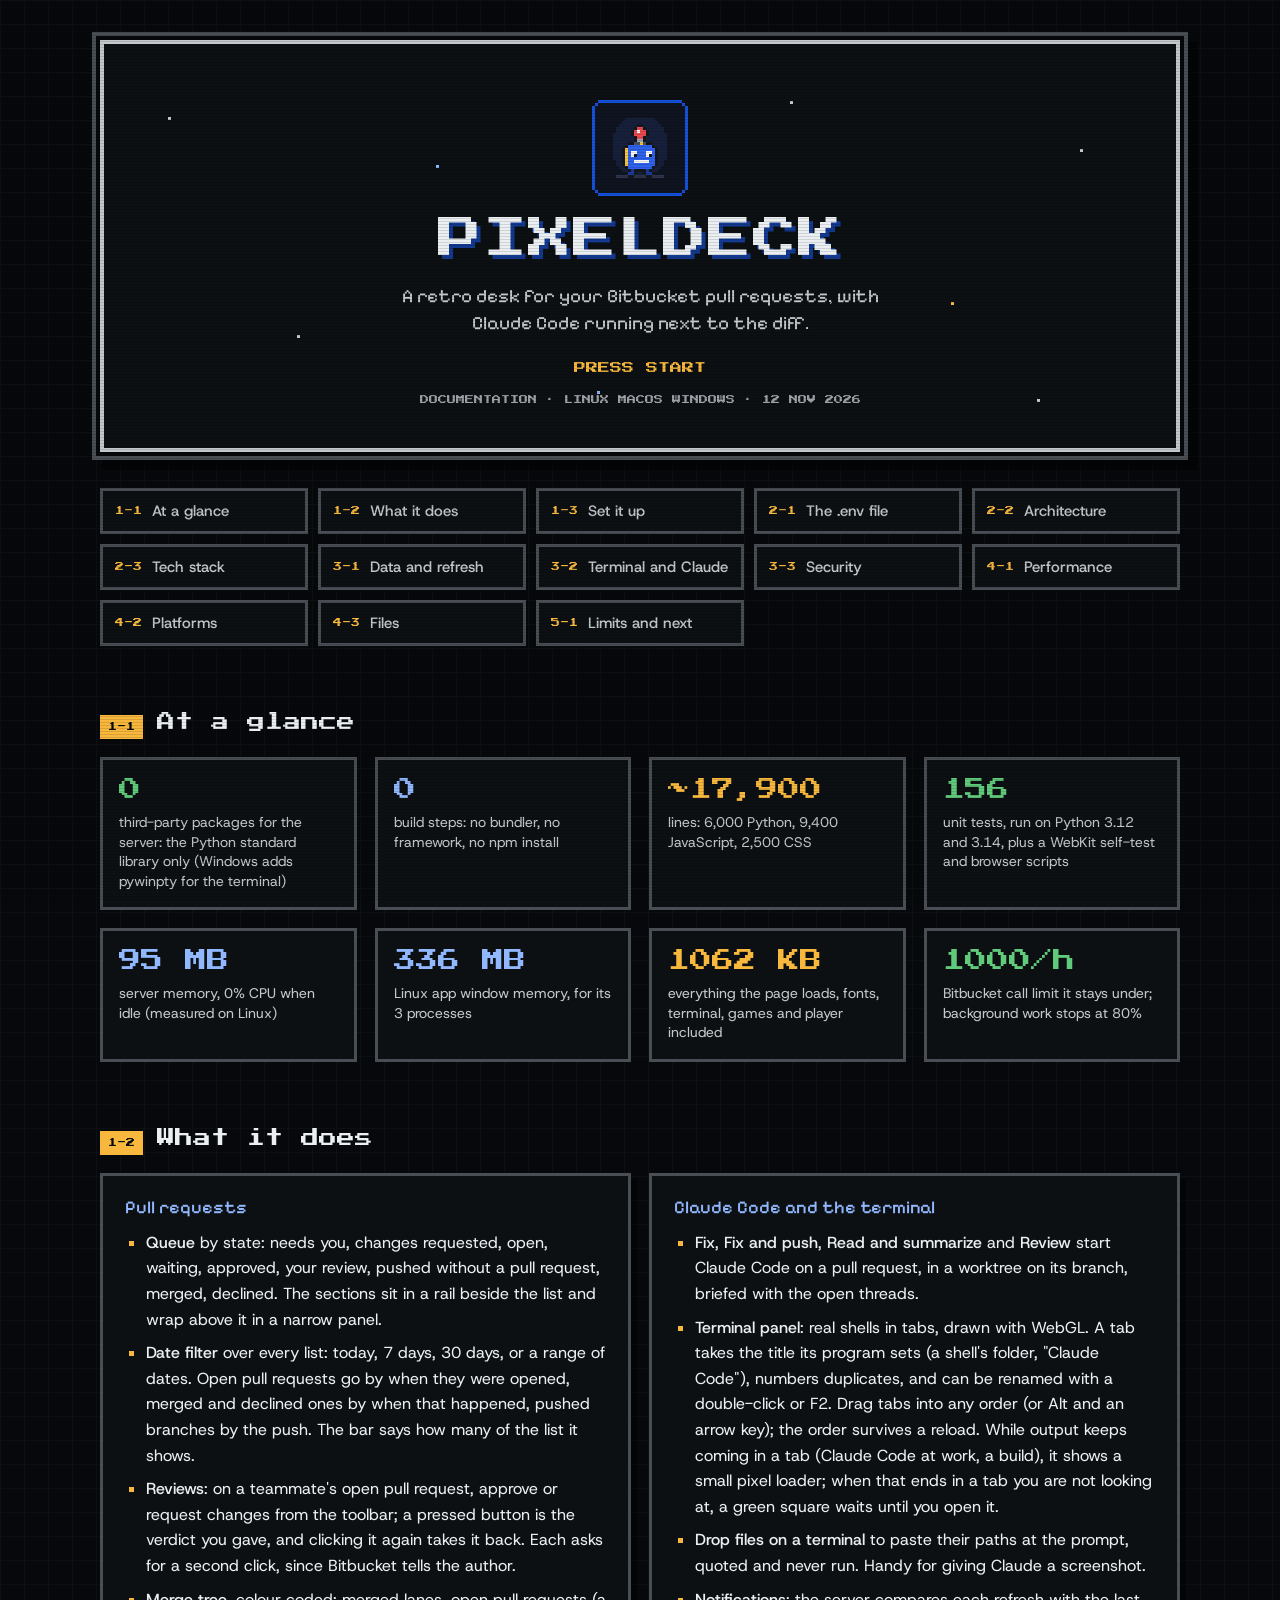
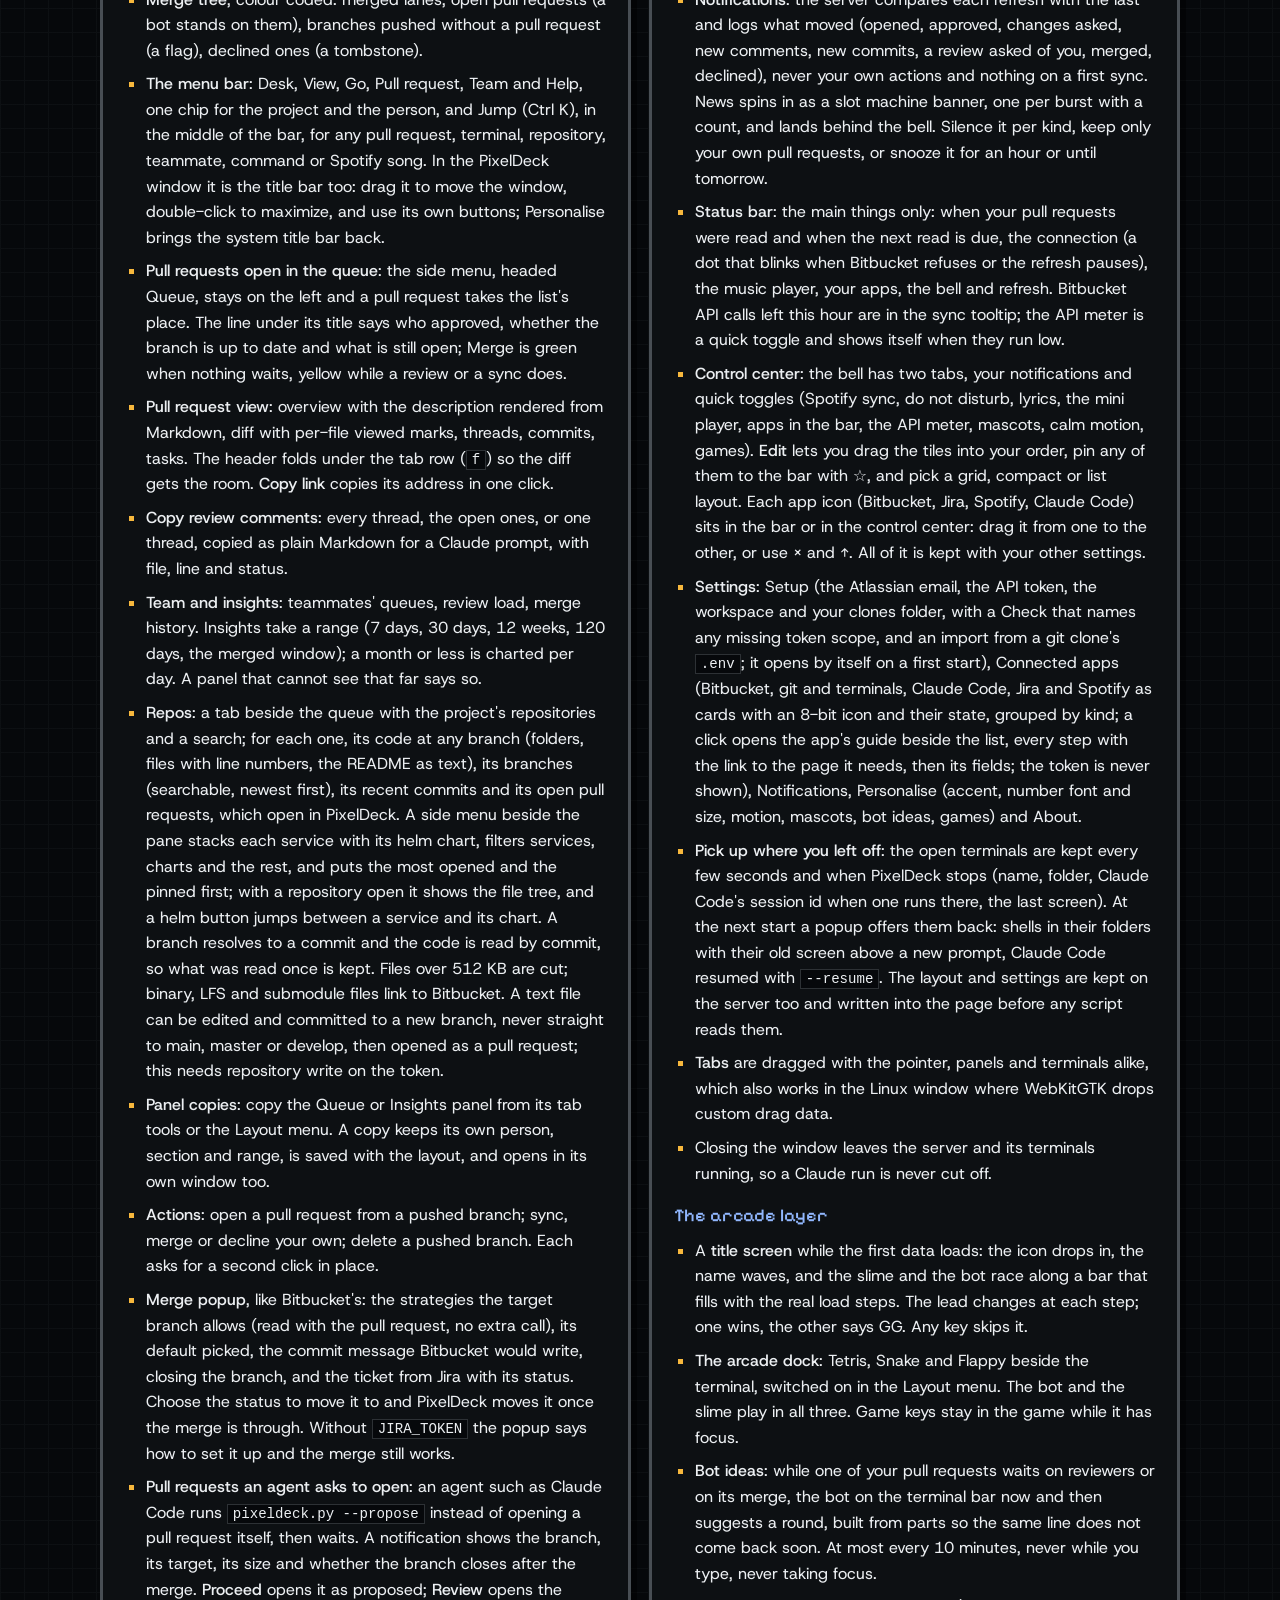
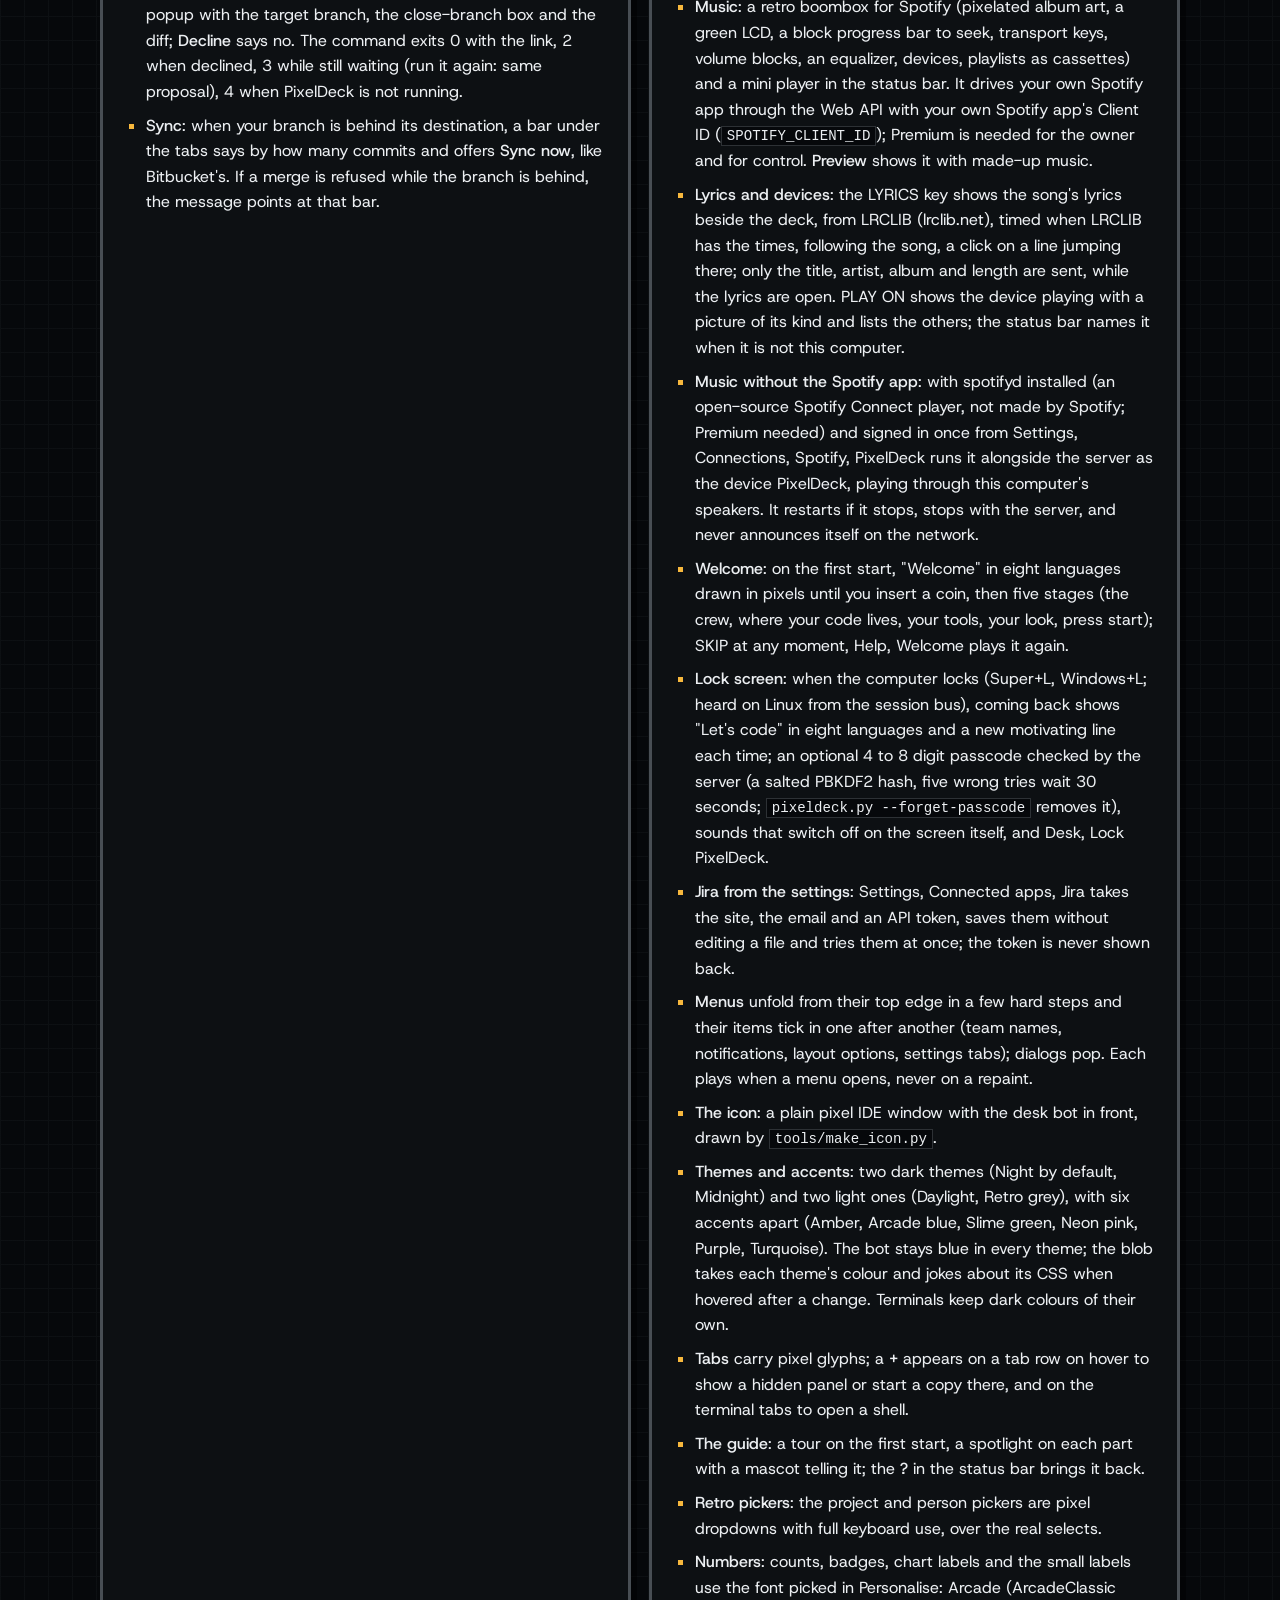
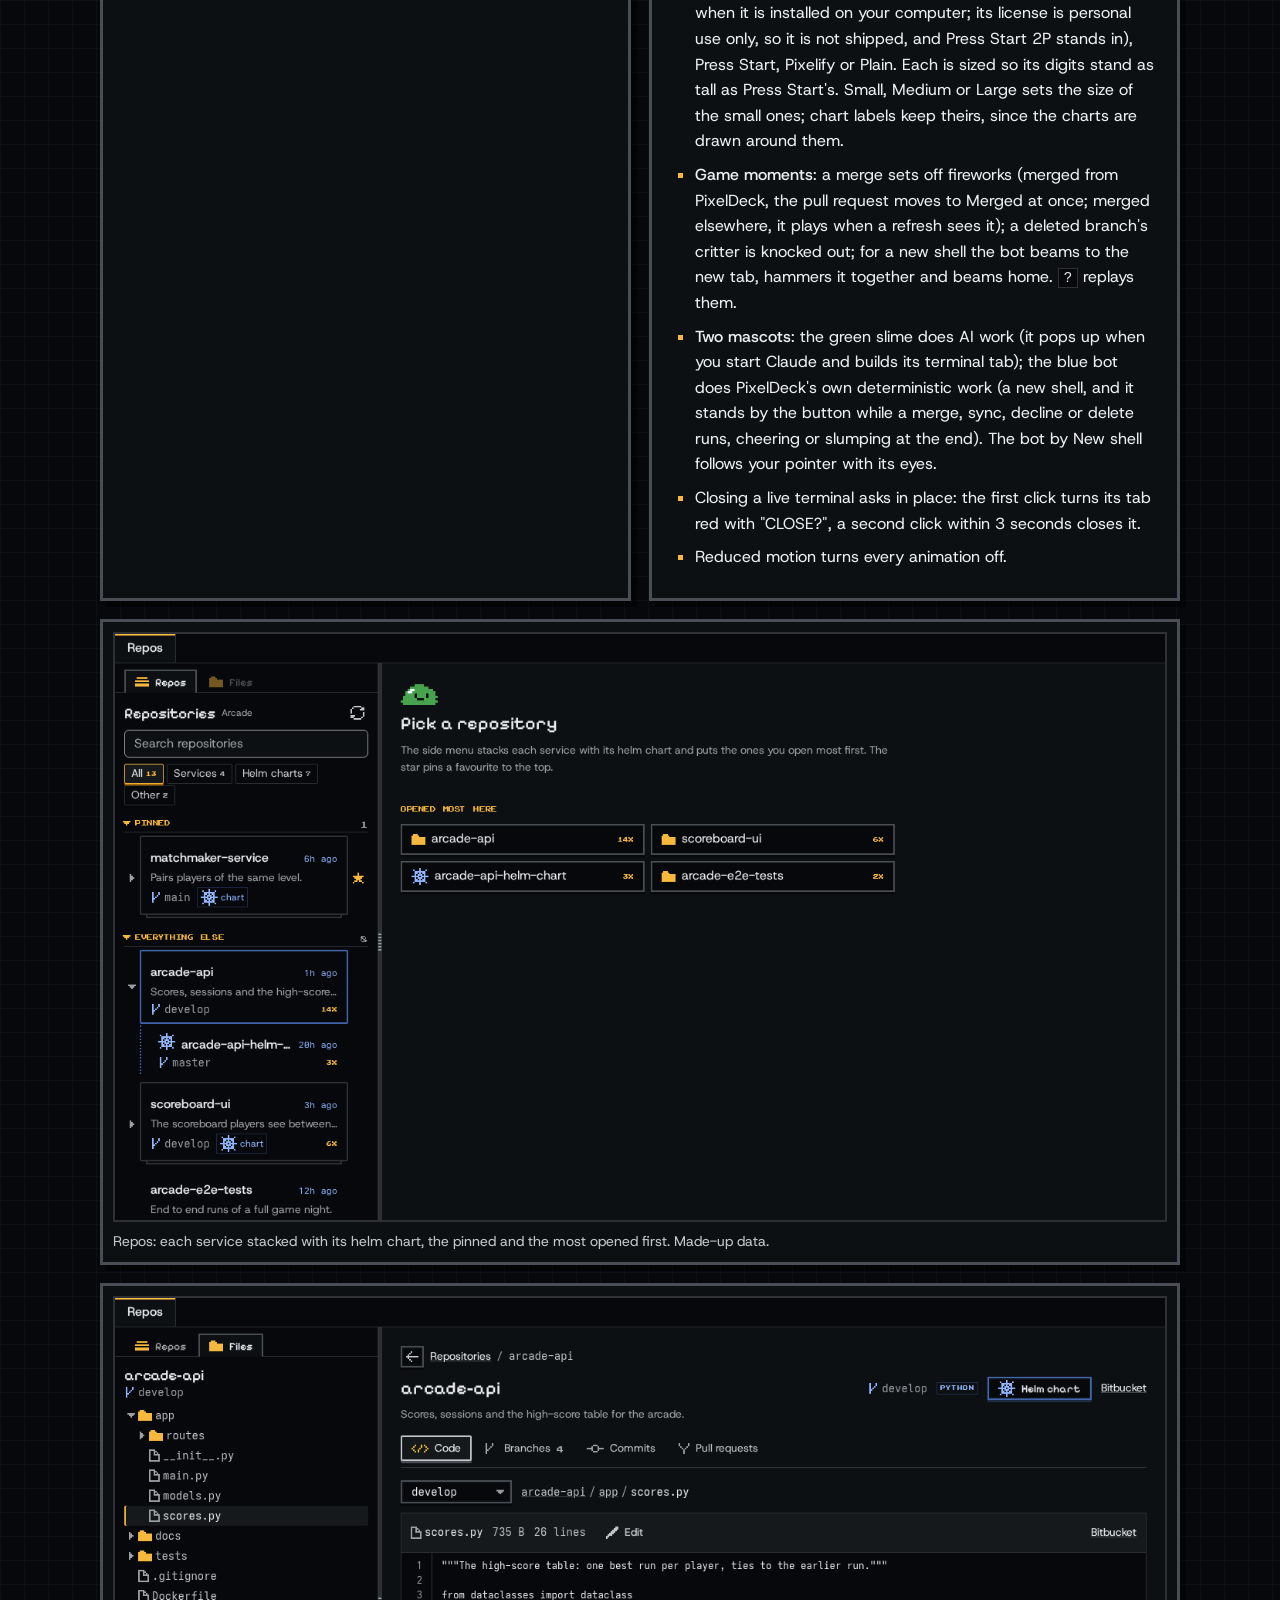
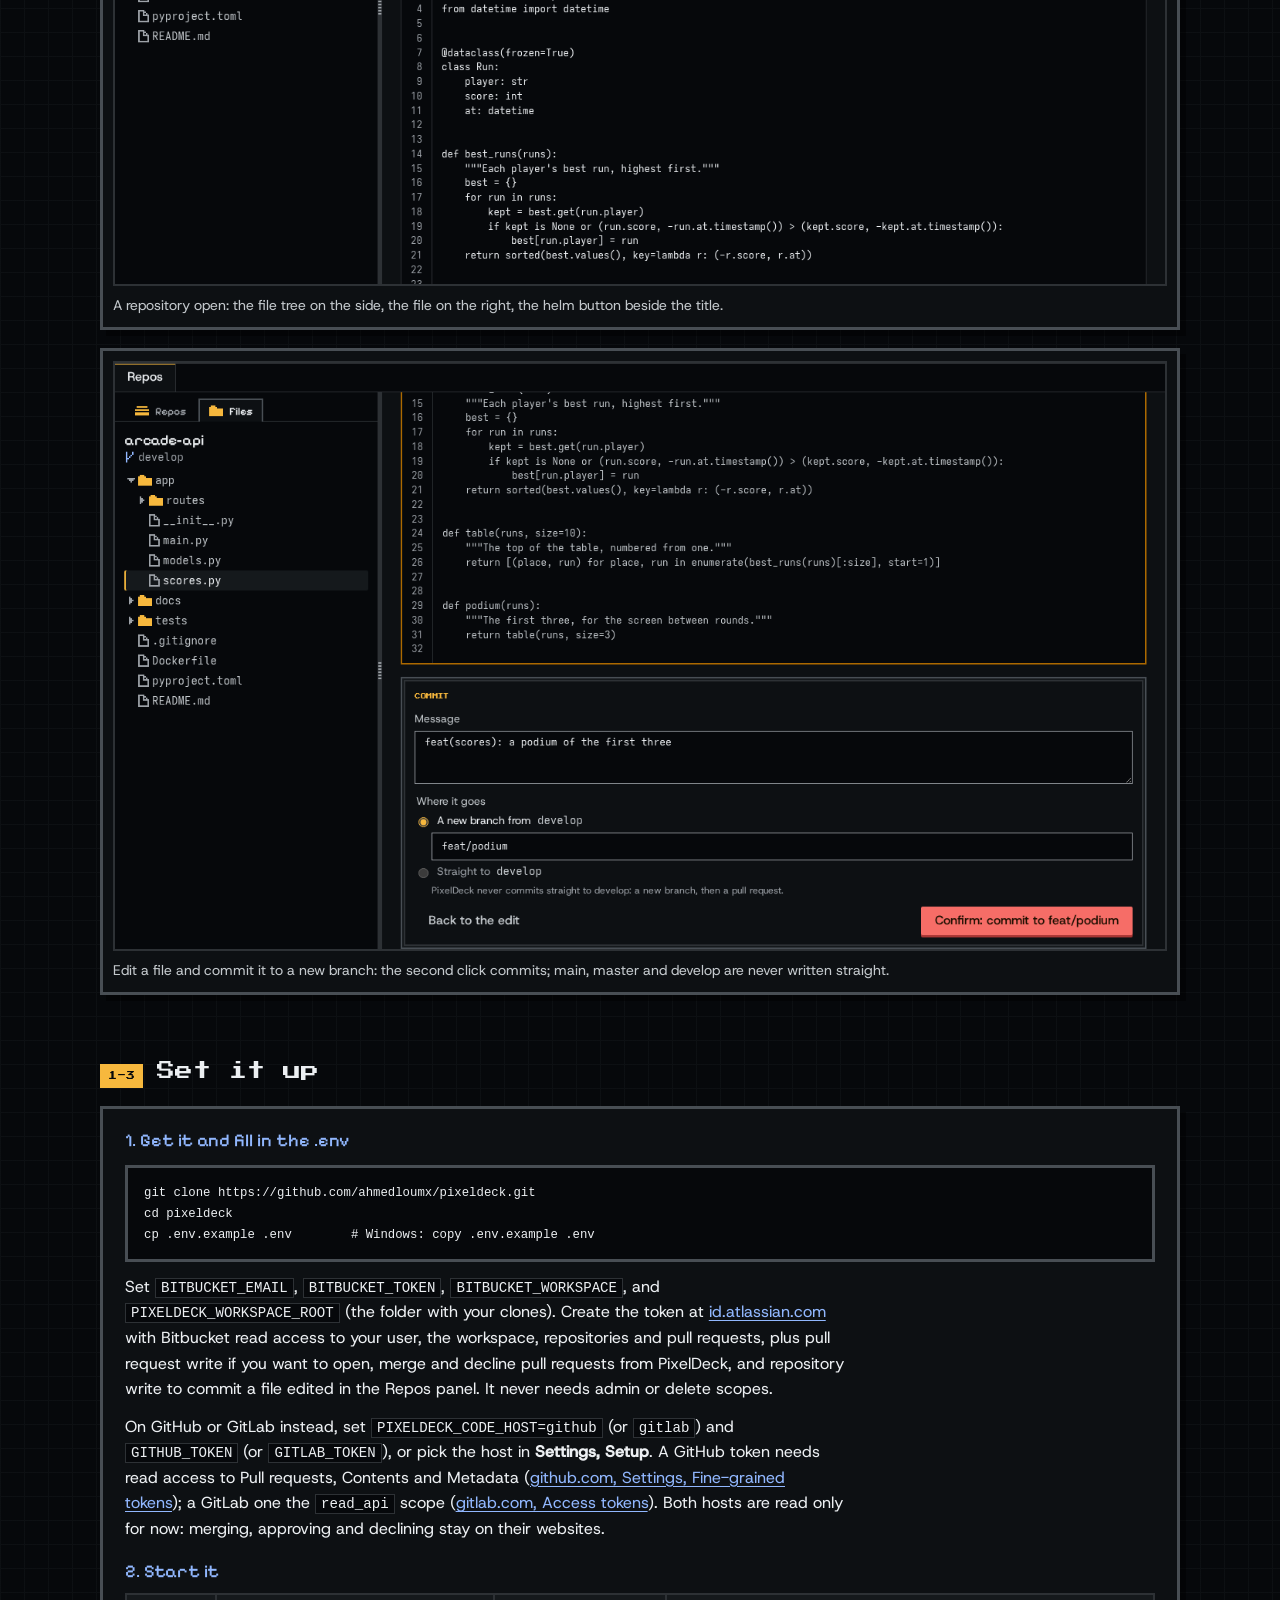
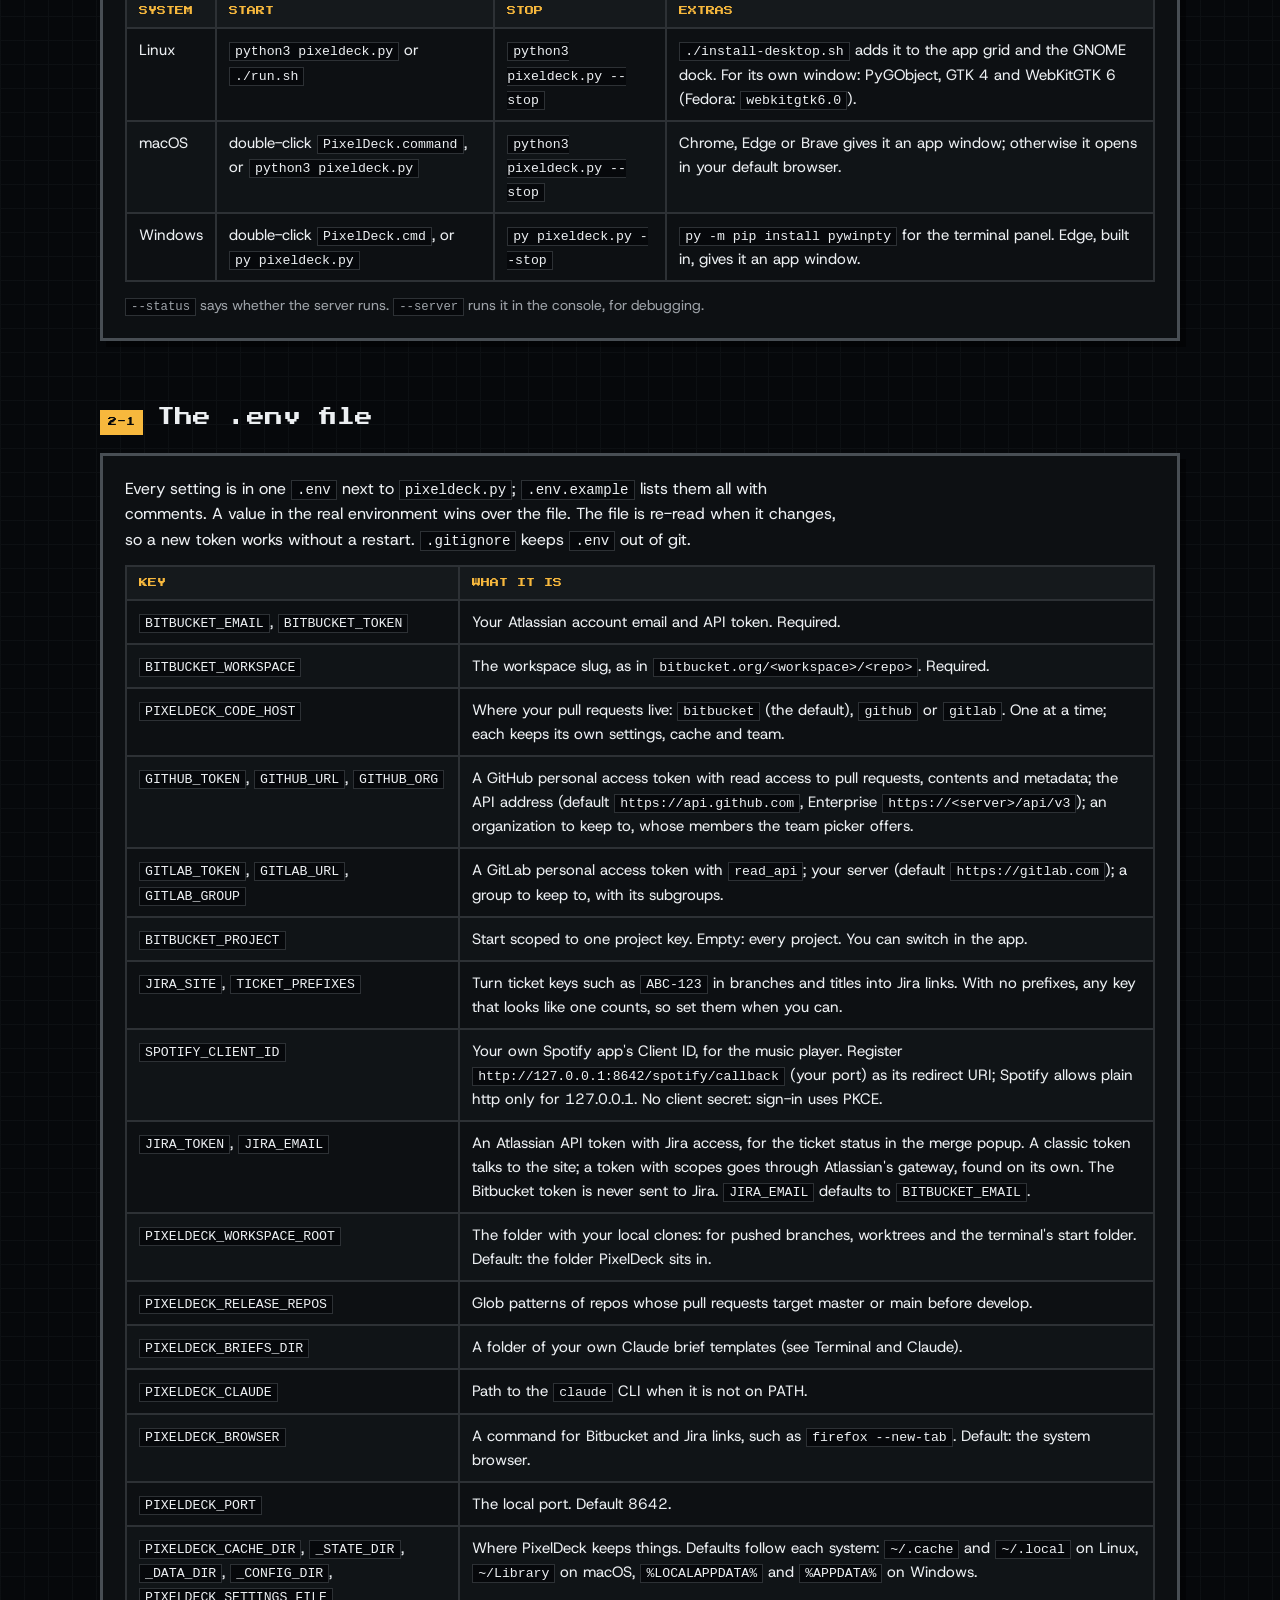
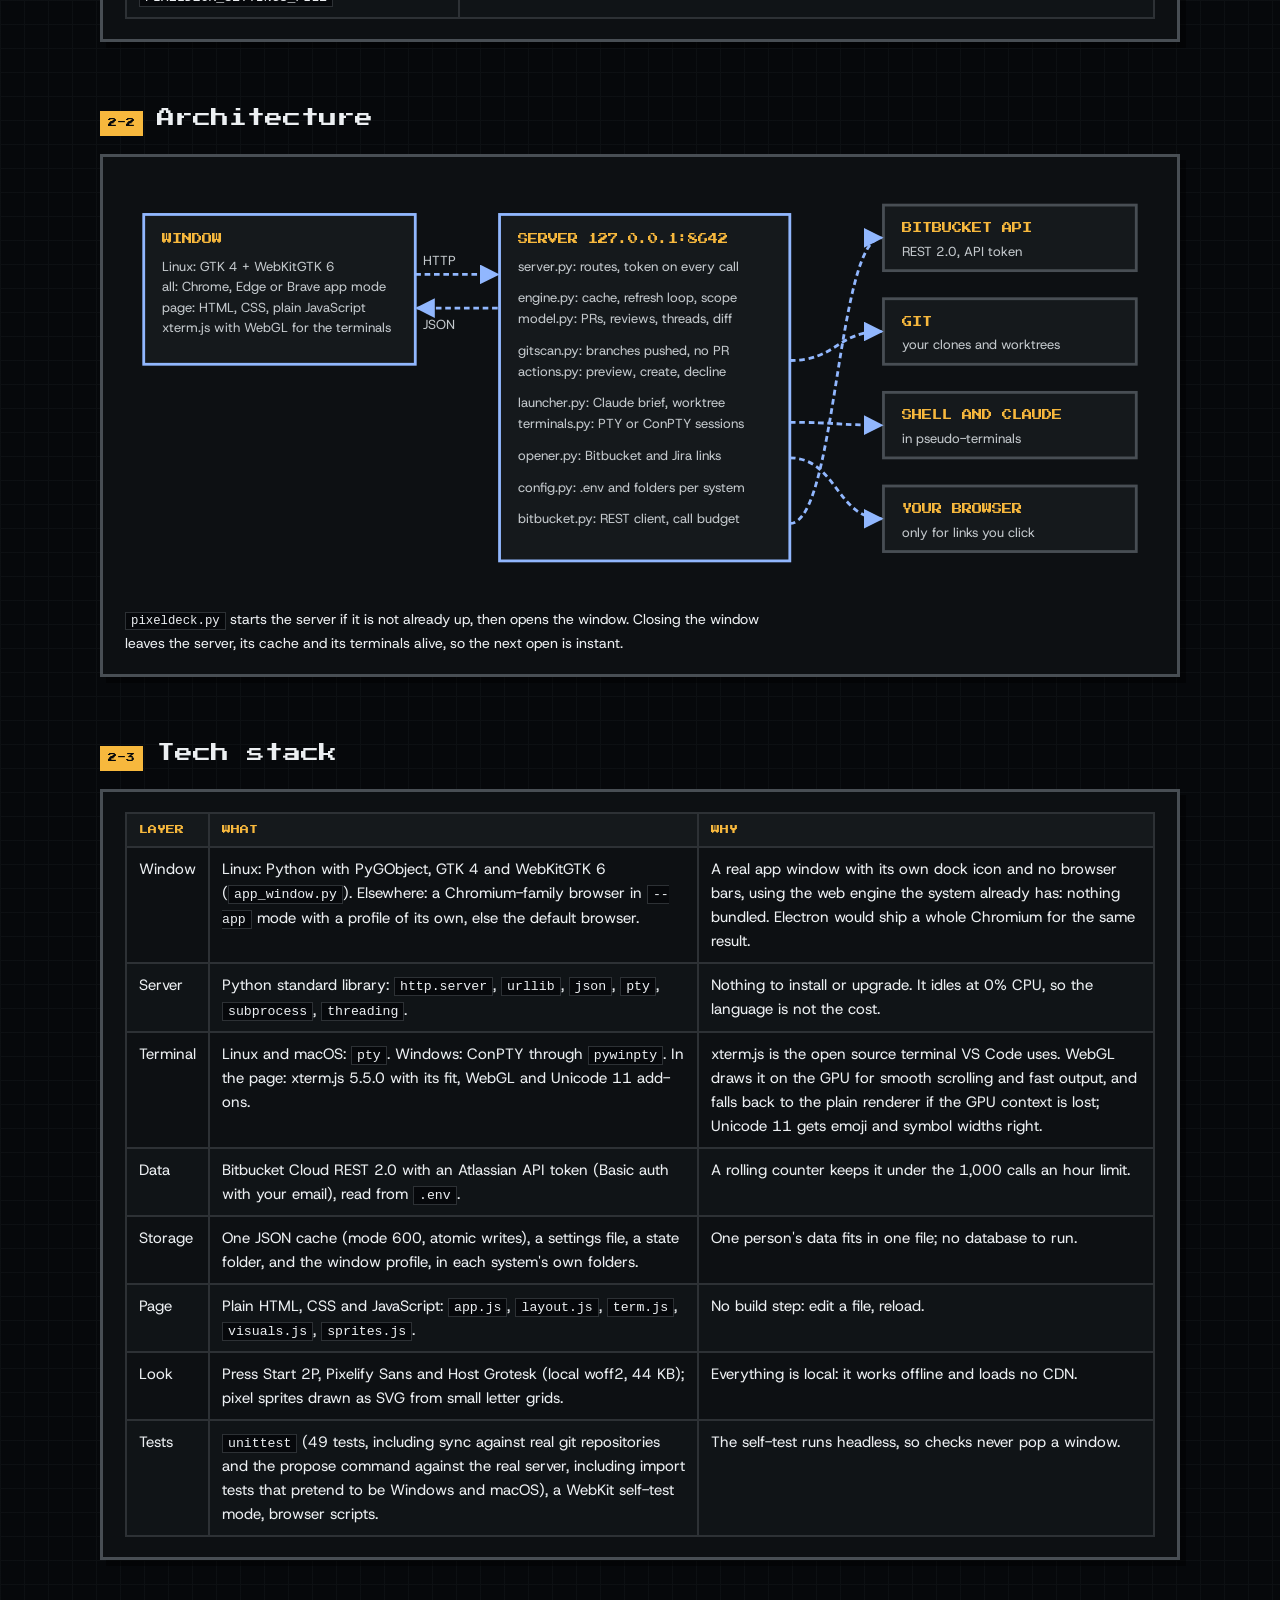
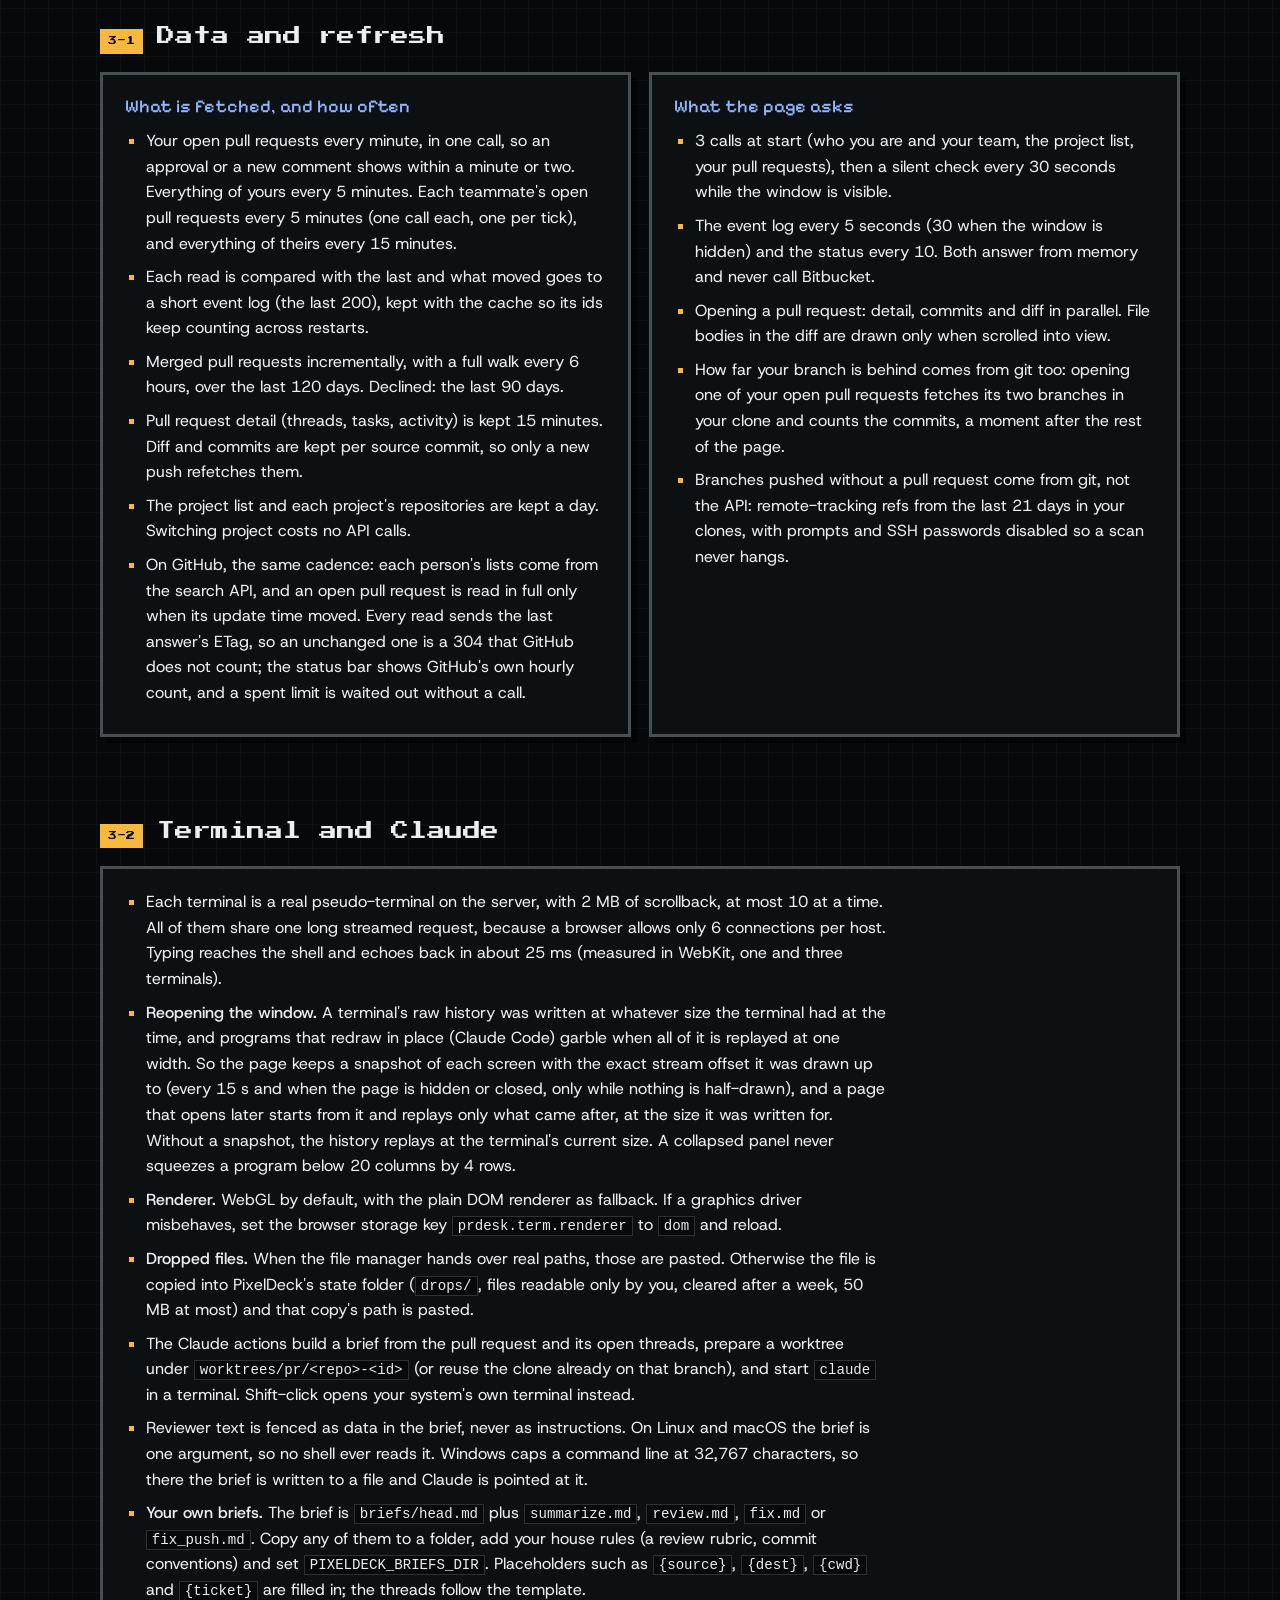
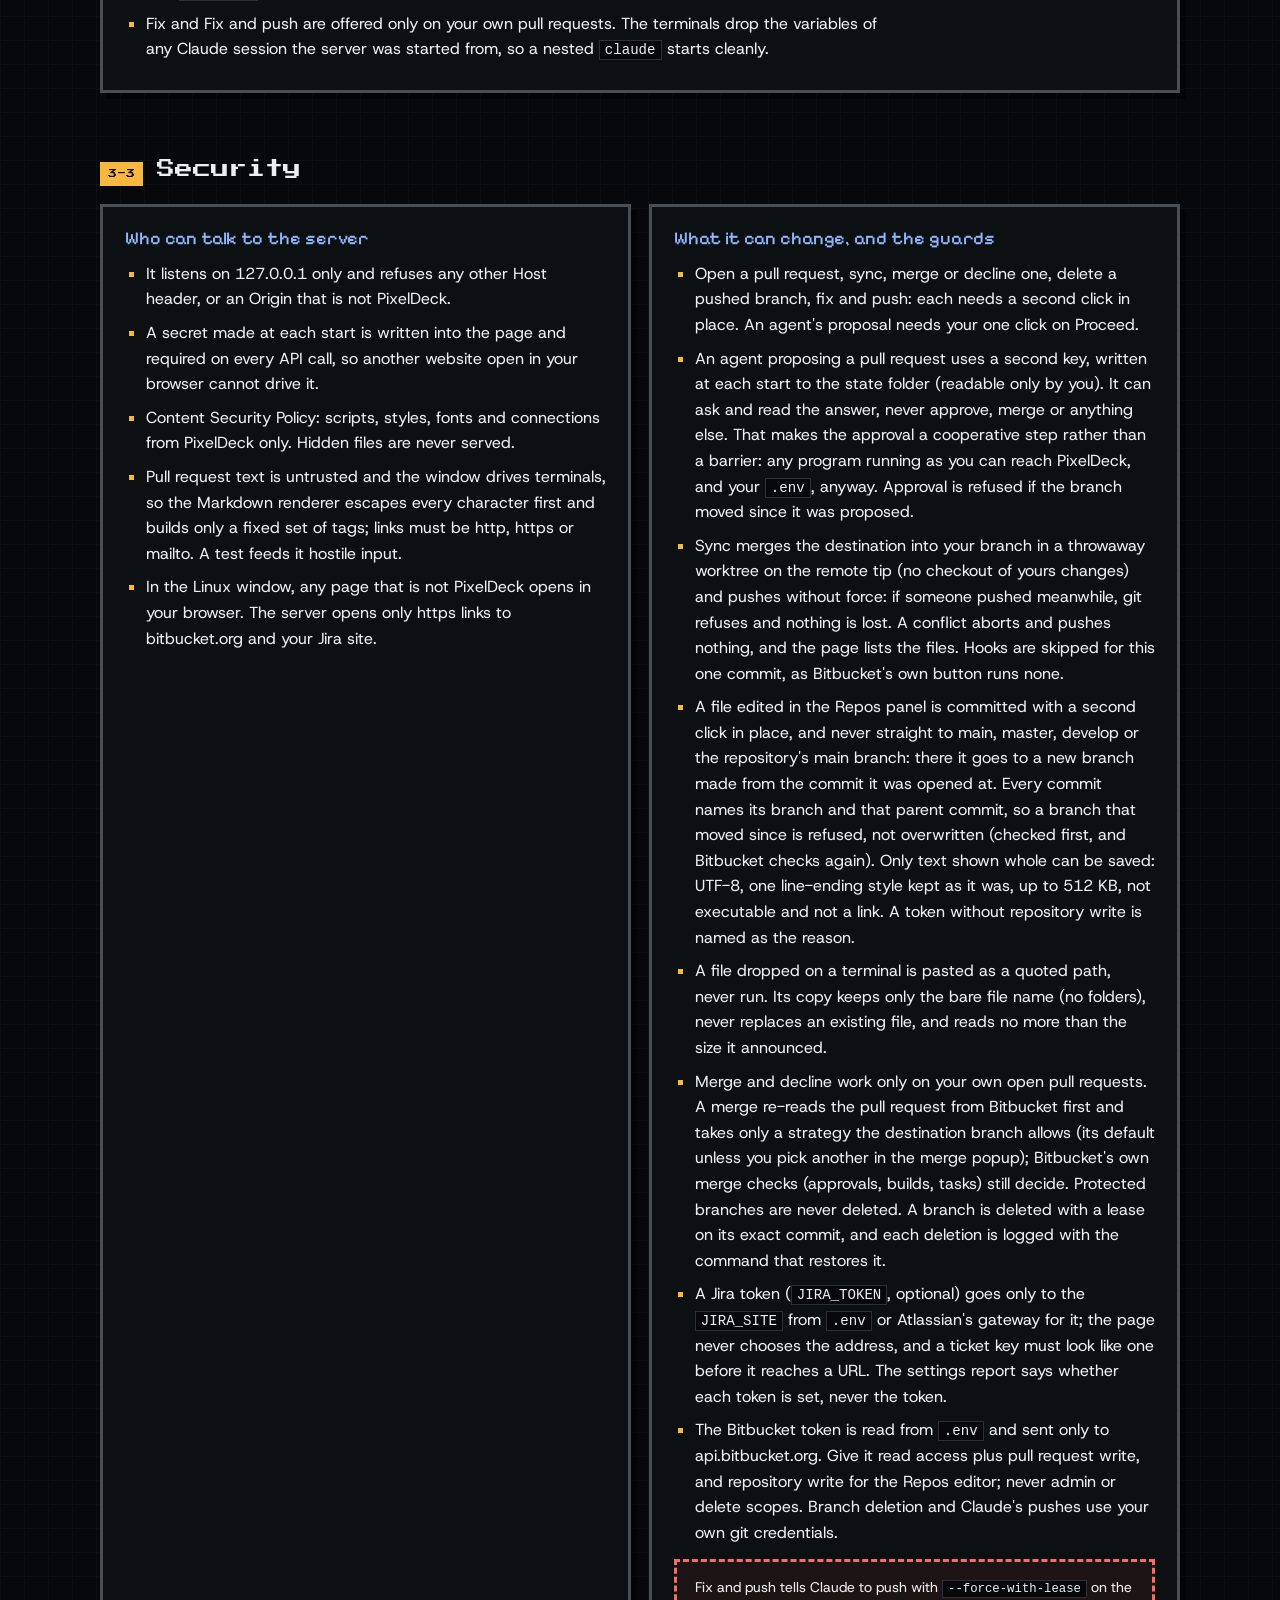
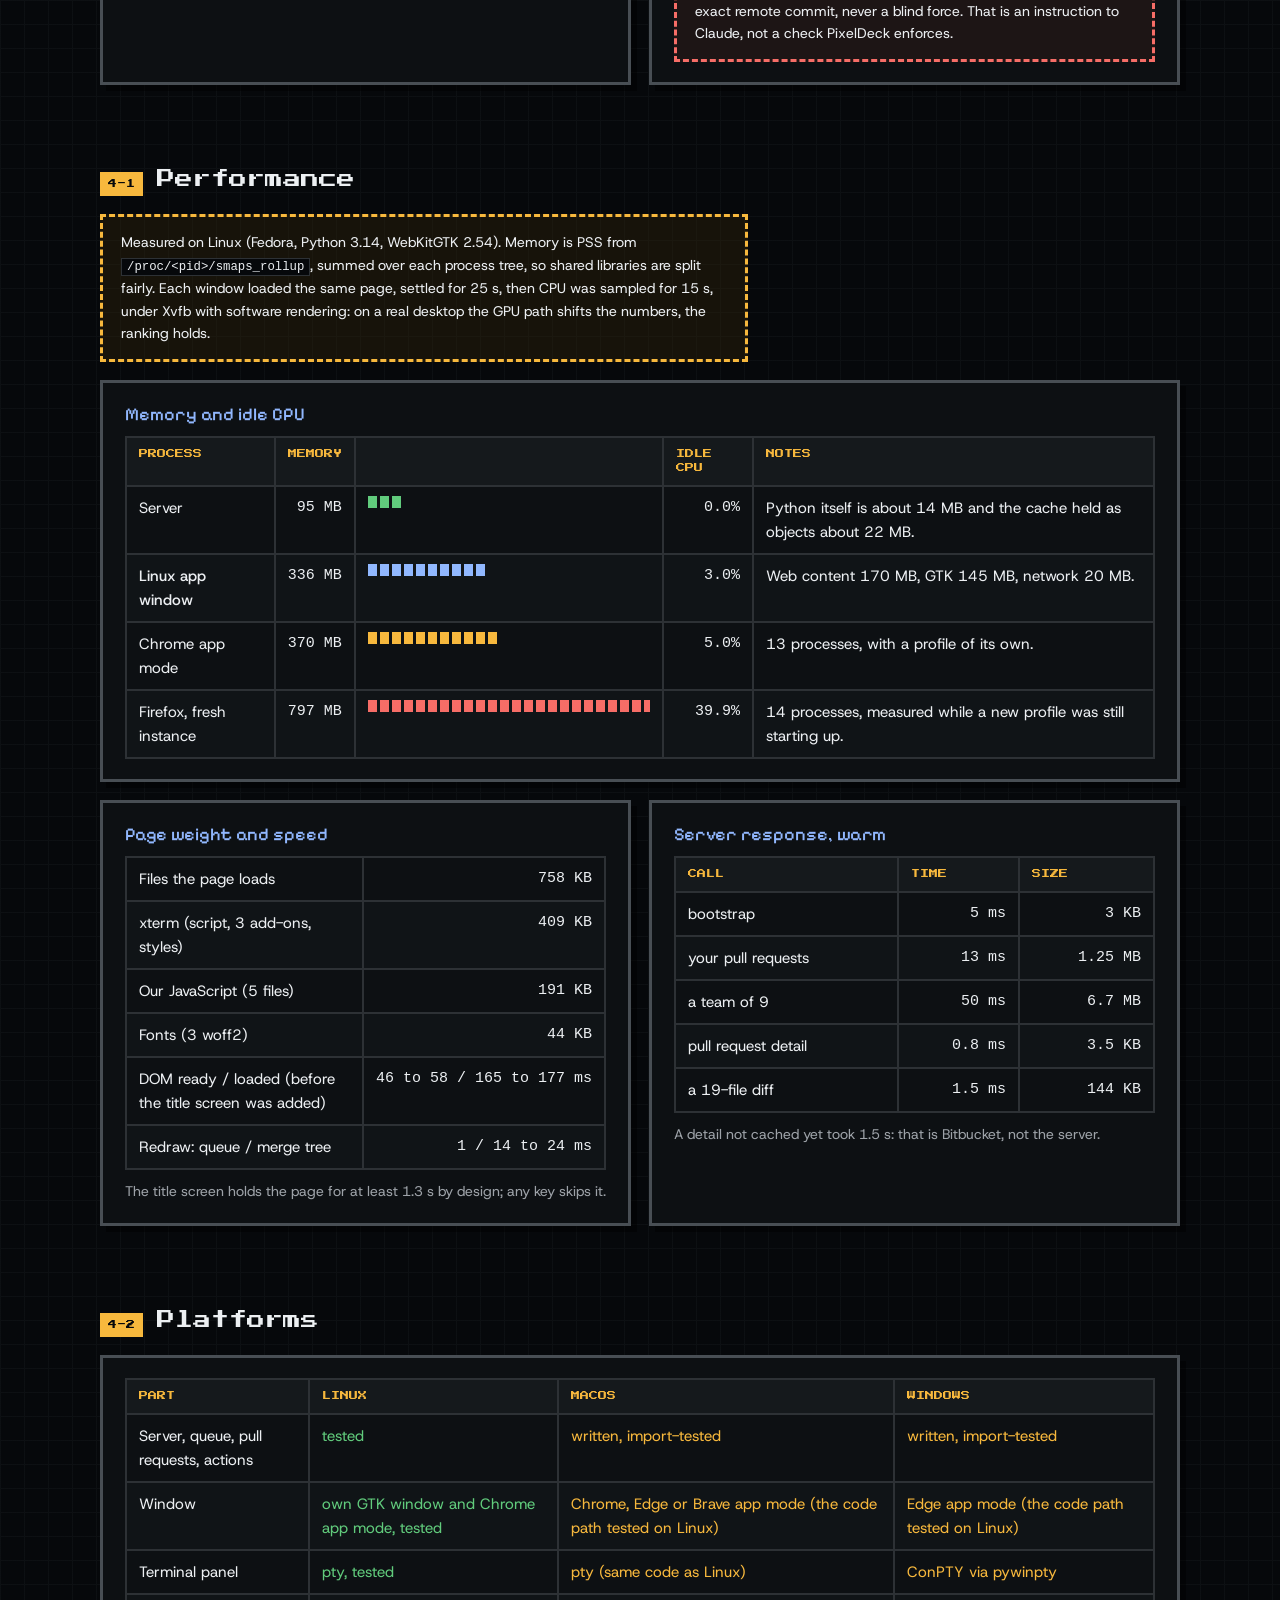
==== commit 71185a73: "feat: pick GitHub or GitLab in setup The hosts worked only from a hand-edited settings file. Setting" ====
--- a/docs/pixeldeck-documentation.html
+++ b/docs/pixeldeck-documentation.html
@@ -253,6 +253,7 @@
 cd pixeldeck
 cp .env.example .env        # Windows: copy .env.example .env</code></pre>
   <p>Set <code>BITBUCKET_EMAIL</code>, <code>BITBUCKET_TOKEN</code>, <code>BITBUCKET_WORKSPACE</code>, and <code>PIXELDECK_WORKSPACE_ROOT</code> (the folder with your clones). Create the token at <a href="https://id.atlassian.com/manage-profile/security/api-tokens">id.atlassian.com</a> with Bitbucket read access to your user, the workspace, repositories and pull requests, plus pull request write if you want to open, merge and decline pull requests from PixelDeck, and repository write to commit a file edited in the Repos panel. It never needs admin or delete scopes.</p>
+  <p>On GitHub or GitLab instead, set <code>PIXELDECK_CODE_HOST=github</code> (or <code>gitlab</code>) and <code>GITHUB_TOKEN</code> (or <code>GITLAB_TOKEN</code>), or pick the host in <b>Settings, Setup</b>. A GitHub token needs read access to Pull requests, Contents and Metadata (<a href="https://github.com/settings/personal-access-tokens/new">github.com, Settings, Fine-grained tokens</a>); a GitLab one the <code>read_api</code> scope (<a href="https://gitlab.com/-/user_settings/personal_access_tokens">gitlab.com, Access tokens</a>). Both hosts are read only for now: merging, approving and declining stay on their websites.</p>
   <h3 style="margin-top:18px">2. Start it</h3>
   <div class="scroll"><table>
     <thead><tr><th>System</th><th>Start</th><th>Stop</th><th>Extras</th></tr></thead>
@@ -273,6 +274,9 @@
     <tbody>
       <tr><td><code>BITBUCKET_EMAIL</code>, <code>BITBUCKET_TOKEN</code></td><td>Your Atlassian account email and API token. Required.</td></tr>
       <tr><td><code>BITBUCKET_WORKSPACE</code></td><td>The workspace slug, as in <code>bitbucket.org/&lt;workspace&gt;/&lt;repo&gt;</code>. Required.</td></tr>
+      <tr><td><code>PIXELDECK_CODE_HOST</code></td><td>Where your pull requests live: <code>bitbucket</code> (the default), <code>github</code> or <code>gitlab</code>. One at a time; each keeps its own settings, cache and team.</td></tr>
+      <tr><td><code>GITHUB_TOKEN</code>, <code>GITHUB_URL</code>, <code>GITHUB_ORG</code></td><td>A GitHub personal access token with read access to pull requests, contents and metadata; the API address (default <code>https://api.github.com</code>, Enterprise <code>https://&lt;server&gt;/api/v3</code>); an organization to keep to, whose members the team picker offers.</td></tr>
+      <tr><td><code>GITLAB_TOKEN</code>, <code>GITLAB_URL</code>, <code>GITLAB_GROUP</code></td><td>A GitLab personal access token with <code>read_api</code>; your server (default <code>https://gitlab.com</code>); a group to keep to, with its subgroups.</td></tr>
       <tr><td><code>BITBUCKET_PROJECT</code></td><td>Start scoped to one project key. Empty: every project. You can switch in the app.</td></tr>
       <tr><td><code>JIRA_SITE</code>, <code>TICKET_PREFIXES</code></td><td>Turn ticket keys such as <code>ABC-123</code> in branches and titles into Jira links. With no prefixes, any key that looks like one counts, so set them when you can.</td></tr>
       <tr><td><code>SPOTIFY_CLIENT_ID</code></td><td>Your own Spotify app's Client ID, for the music player. Register <code>http://127.0.0.1:8642/spotify/callback</code> (your port) as its redirect URI; Spotify allows plain http only for 127.0.0.1. No client secret: sign-in uses PKCE.</td></tr>
@@ -351,6 +355,7 @@
       <li>Merged pull requests incrementally, with a full walk every 6 hours, over the last 120 days. Declined: the last 90 days.</li>
       <li>Pull request detail (threads, tasks, activity) is kept 15 minutes. Diff and commits are kept per source commit, so only a new push refetches them.</li>
       <li>The project list and each project's repositories are kept a day. Switching project costs no API calls.</li>
+      <li>On GitHub, the same cadence: each person's lists come from the search API, and an open pull request is read in full only when its update time moved. Every read sends the last answer's ETag, so an unchanged one is a 304 that GitHub does not count; the status bar shows GitHub's own hourly count, and a spent limit is waited out without a call.</li>
     </ul>
   </div>
   <div class="card">
@@ -487,6 +492,8 @@
       <tr><td><code>terminals.py</code></td><td class="n">259</td><td>Terminal sessions: pty on Linux and macOS, ConPTY on Windows.</td></tr>
       <tr><td><code>launcher.py</code></td><td class="n">232</td><td>Claude brief from templates, worktree, launch.</td></tr>
       <tr><td><code>bitbucket.py</code></td><td class="n">240</td><td>REST client, paging, the hourly call counter, and a multipart form for commits.</td></tr>
+      <tr><td><code>hosts.py</code>, <code>codehost.py</code></td><td class="n">474</td><td>The code host seam the engine reads through (Bitbucket by default), and the careful JSON client GitHub and GitLab share: ETags, rate limits, the token kept to its own server.</td></tr>
+      <tr><td><code>github.py</code>, <code>gitlab.py</code></td><td class="n">983</td><td>GitHub (REST v3, Enterprise too) and GitLab (REST v4) as read-only code hosts, and their setup check.</td></tr>
       <tr><td><code>actions.py</code></td><td class="n">414</td><td>Open, sync, merge (with the popup's options) and decline a pull request; review; delete a pushed branch.</td></tr>
       <tr><td><code>gitscan.py</code>, <code>opener.py</code>, <code>check_api.py</code></td><td class="n">261</td><td>Branches pushed without a pull request; opening links; an API shape check.</td></tr>
       <tr><td><code>briefs/</code></td><td class="n">62</td><td>The default Claude brief templates.</td></tr>
@@ -504,14 +511,14 @@
     <li>Run it on a real Mac and a real Windows machine, and fix what turns up.</li>
     <li>Compress API responses, or slim the team payload to what the views draw: 6.7 MB of JSON would be 374 KB compressed.</li>
     <li>Two windows showing the same terminal fight over its size: the last one to resize wins.</li>
-    <li>Bitbucket Cloud only. Bitbucket Data Center, GitHub and GitLab are not supported.</li>
+    <li>GitHub and GitLab are read only: merge, approve, decline, sync, opening a pull request and the Repos panel work on Bitbucket only. Bitbucket Data Center is not supported.</li>
     <li>The Repos editor commits one file at a time. Executable files, links, files that are not UTF-8 or mix line endings, and files over 512 KB are edited on Bitbucket.</li>
   </ul>
 </div>
 
 <footer>
   PIXELDECK &middot; MIT LICENSE &middot; FONTS UNDER THE SIL OPEN FONT LICENSE &middot; XTERM.JS UNDER MIT<br>
-  NOT AFFILIATED WITH ATLASSIAN OR ANTHROPIC
+  NOT AFFILIATED WITH ATLASSIAN, GITHUB, GITLAB OR ANTHROPIC
 </footer>
 
 </div>
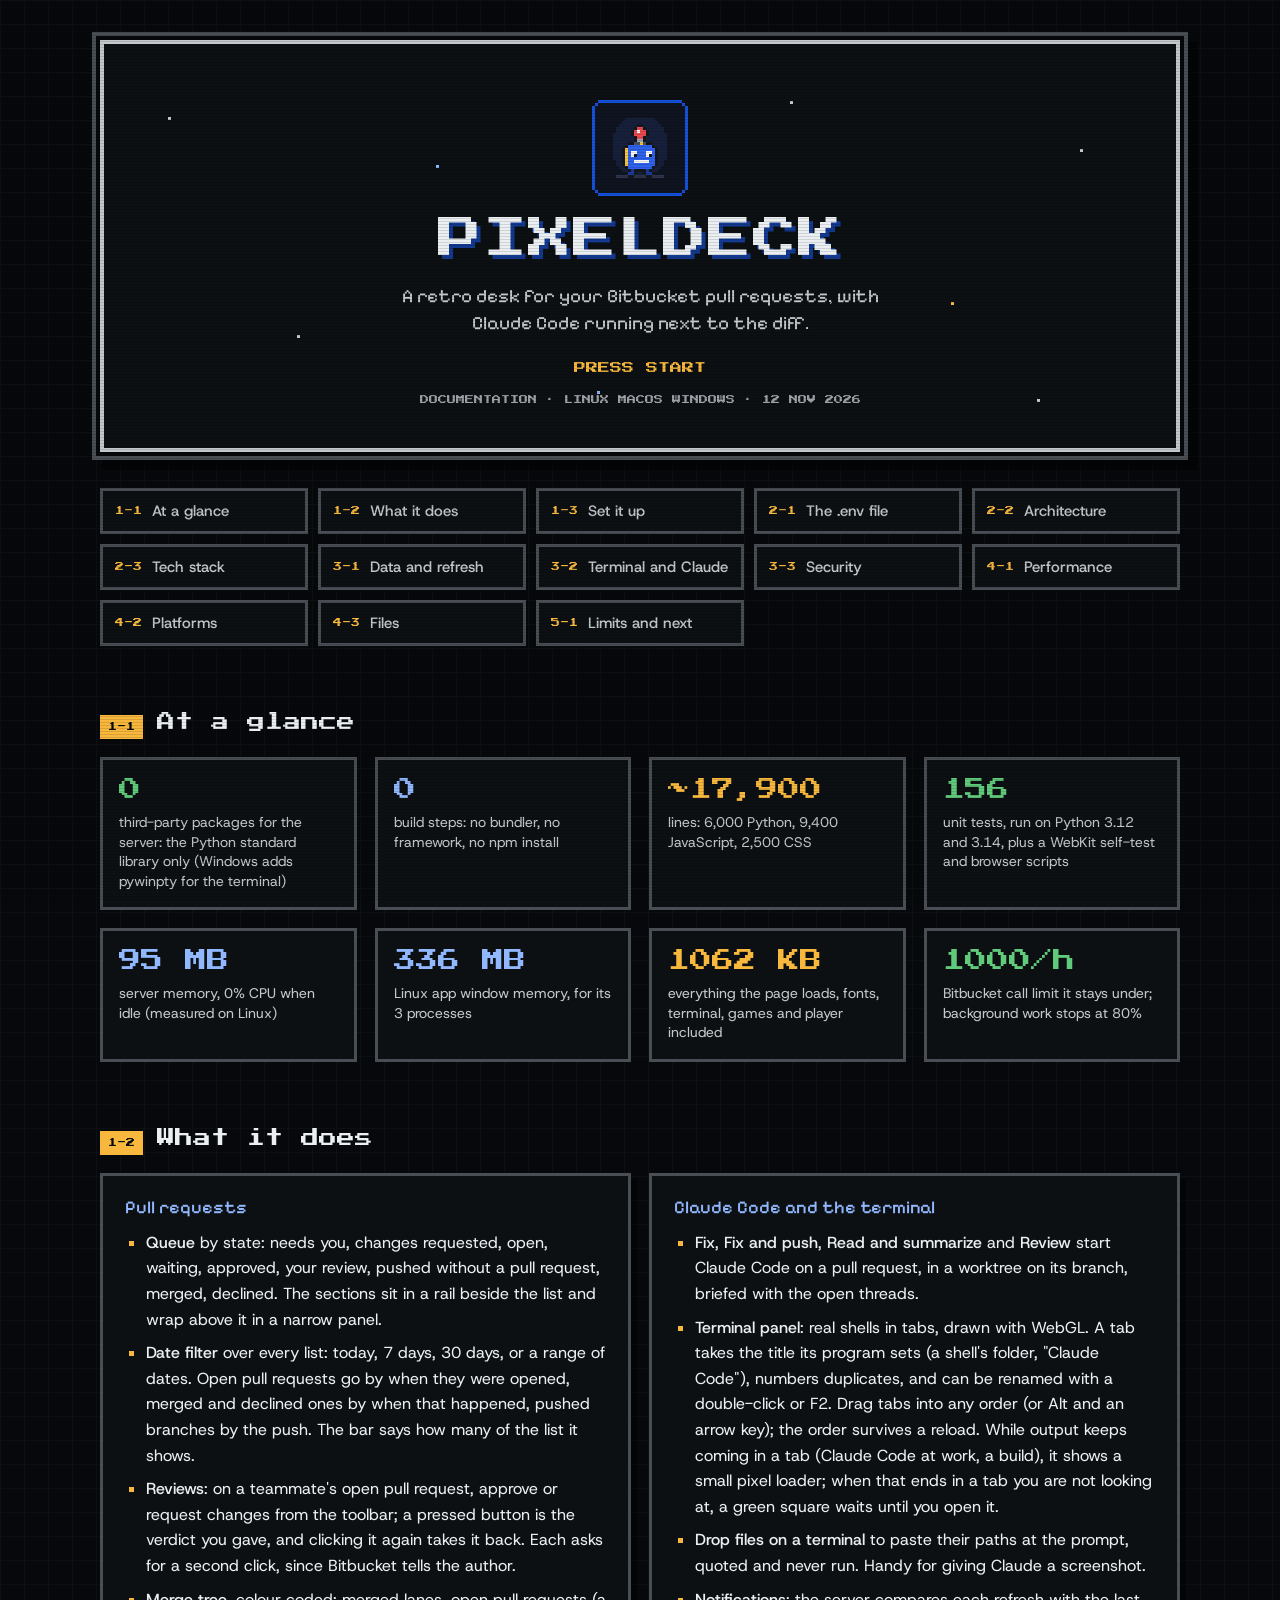
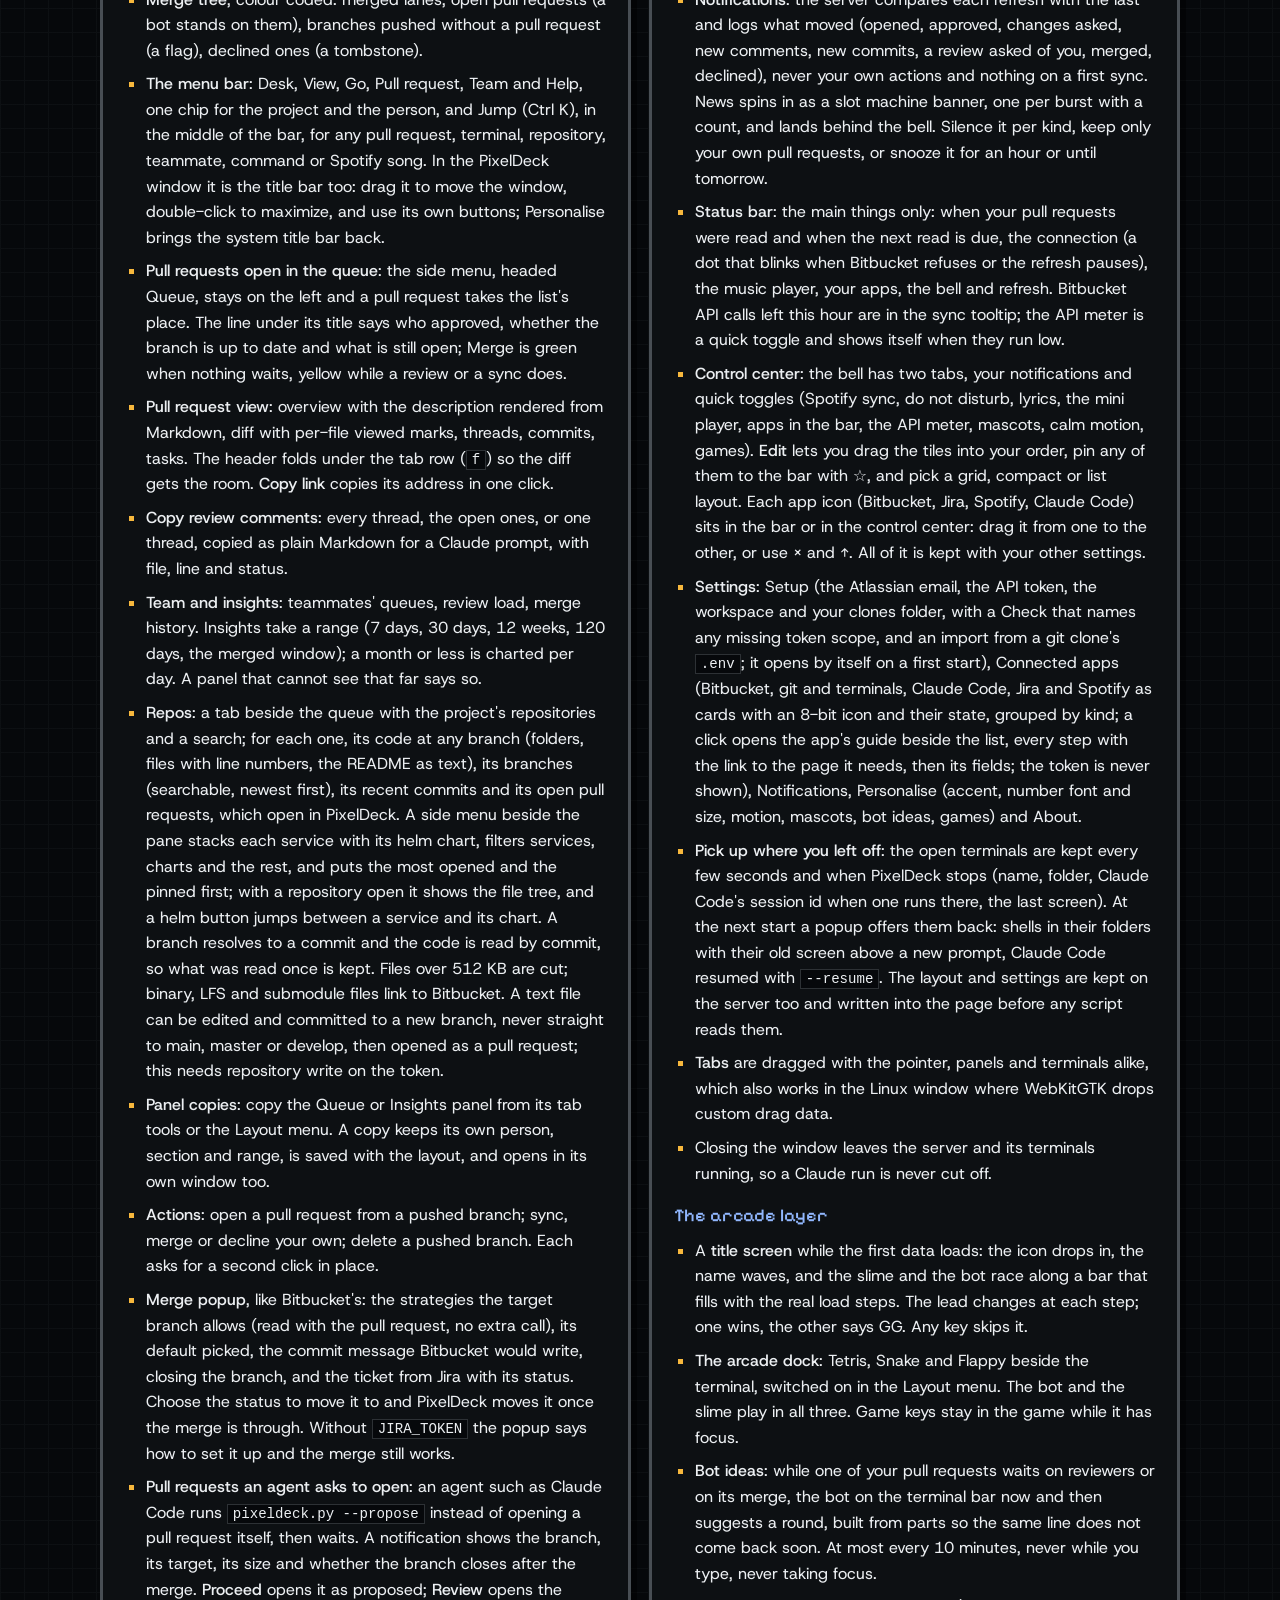
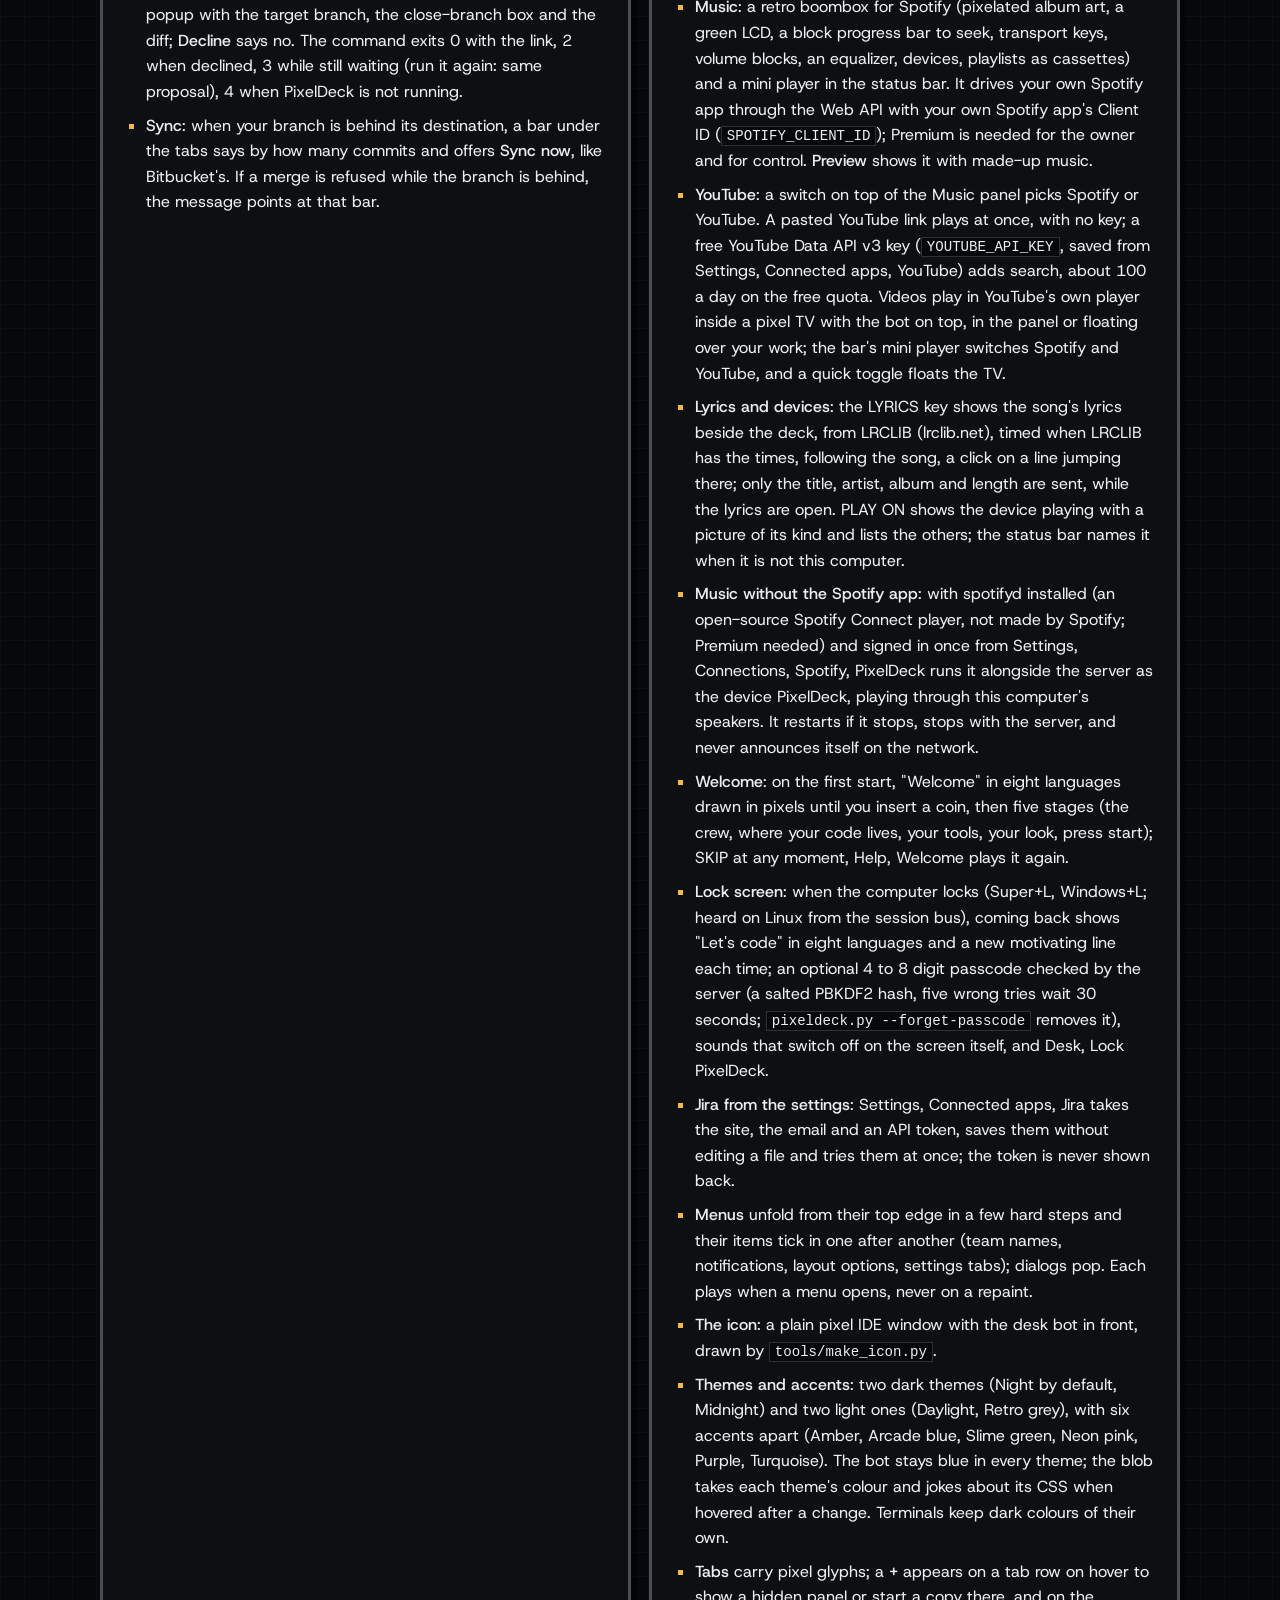
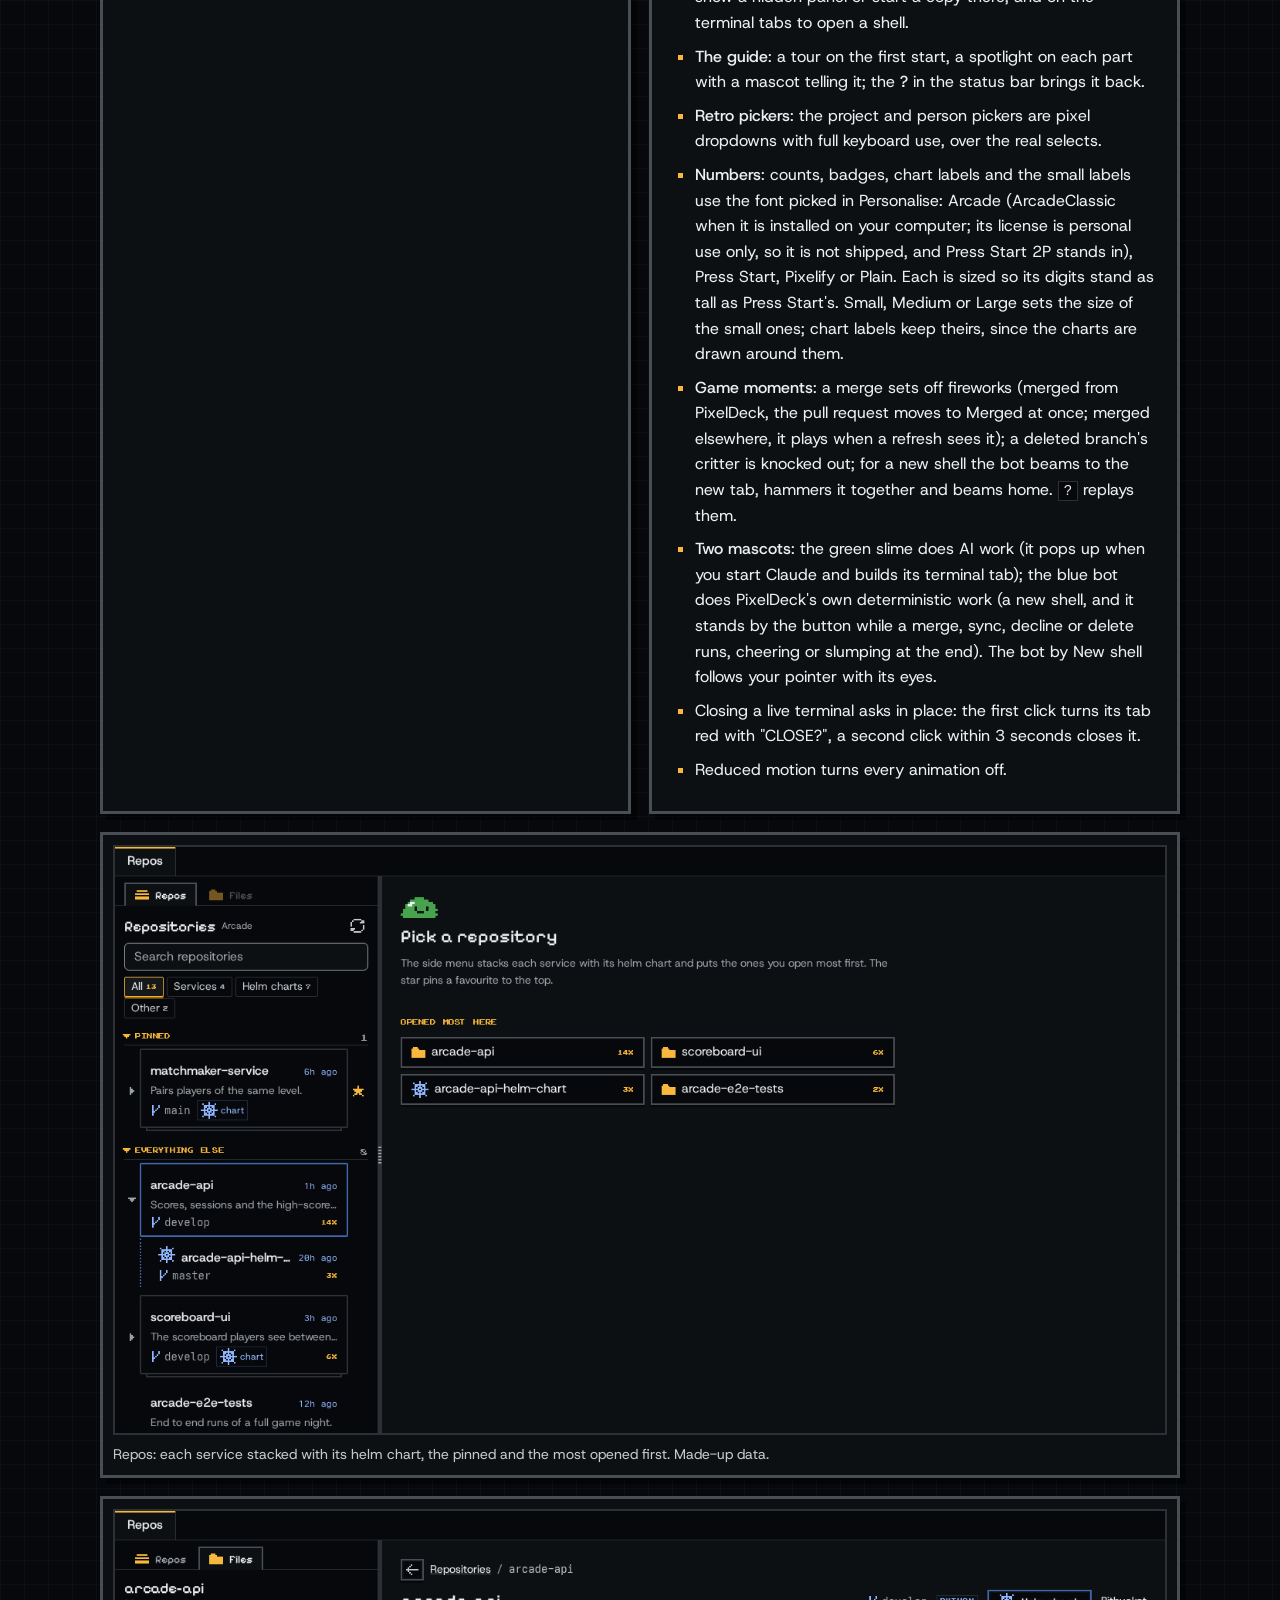
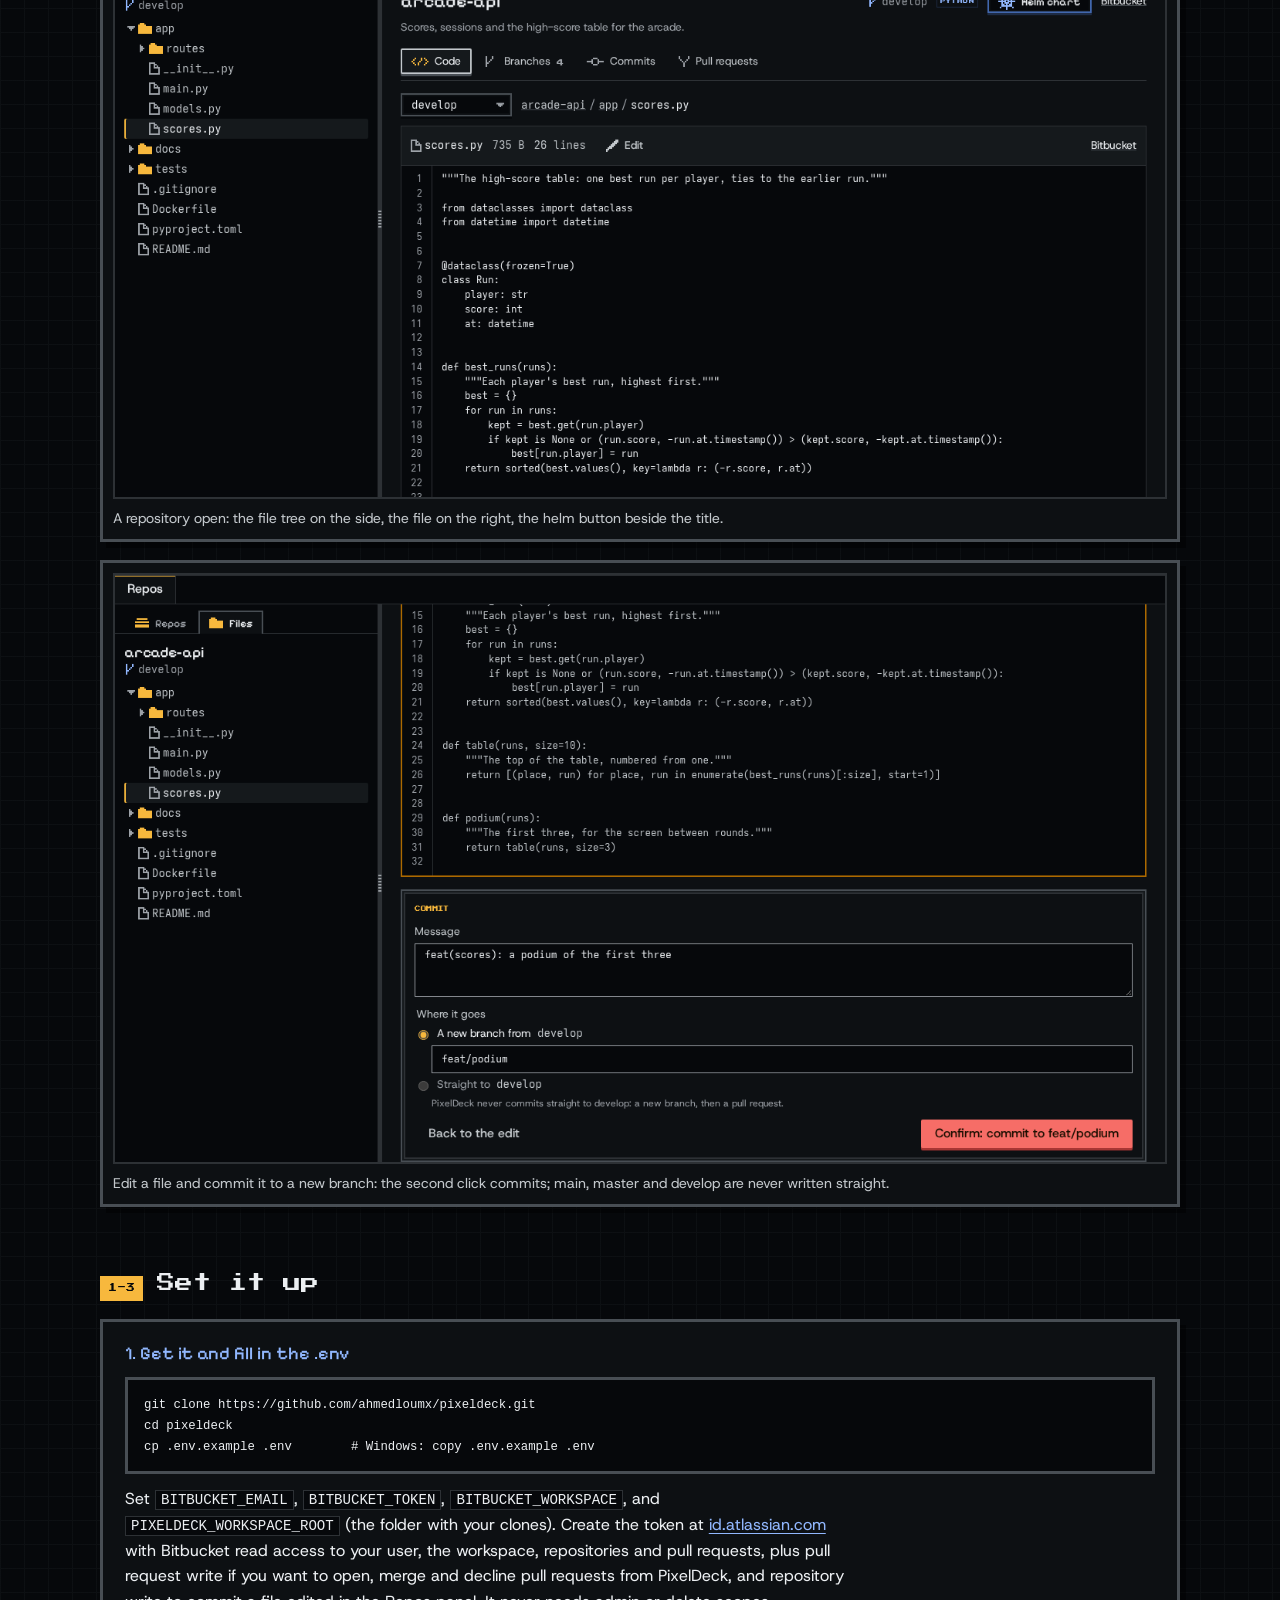
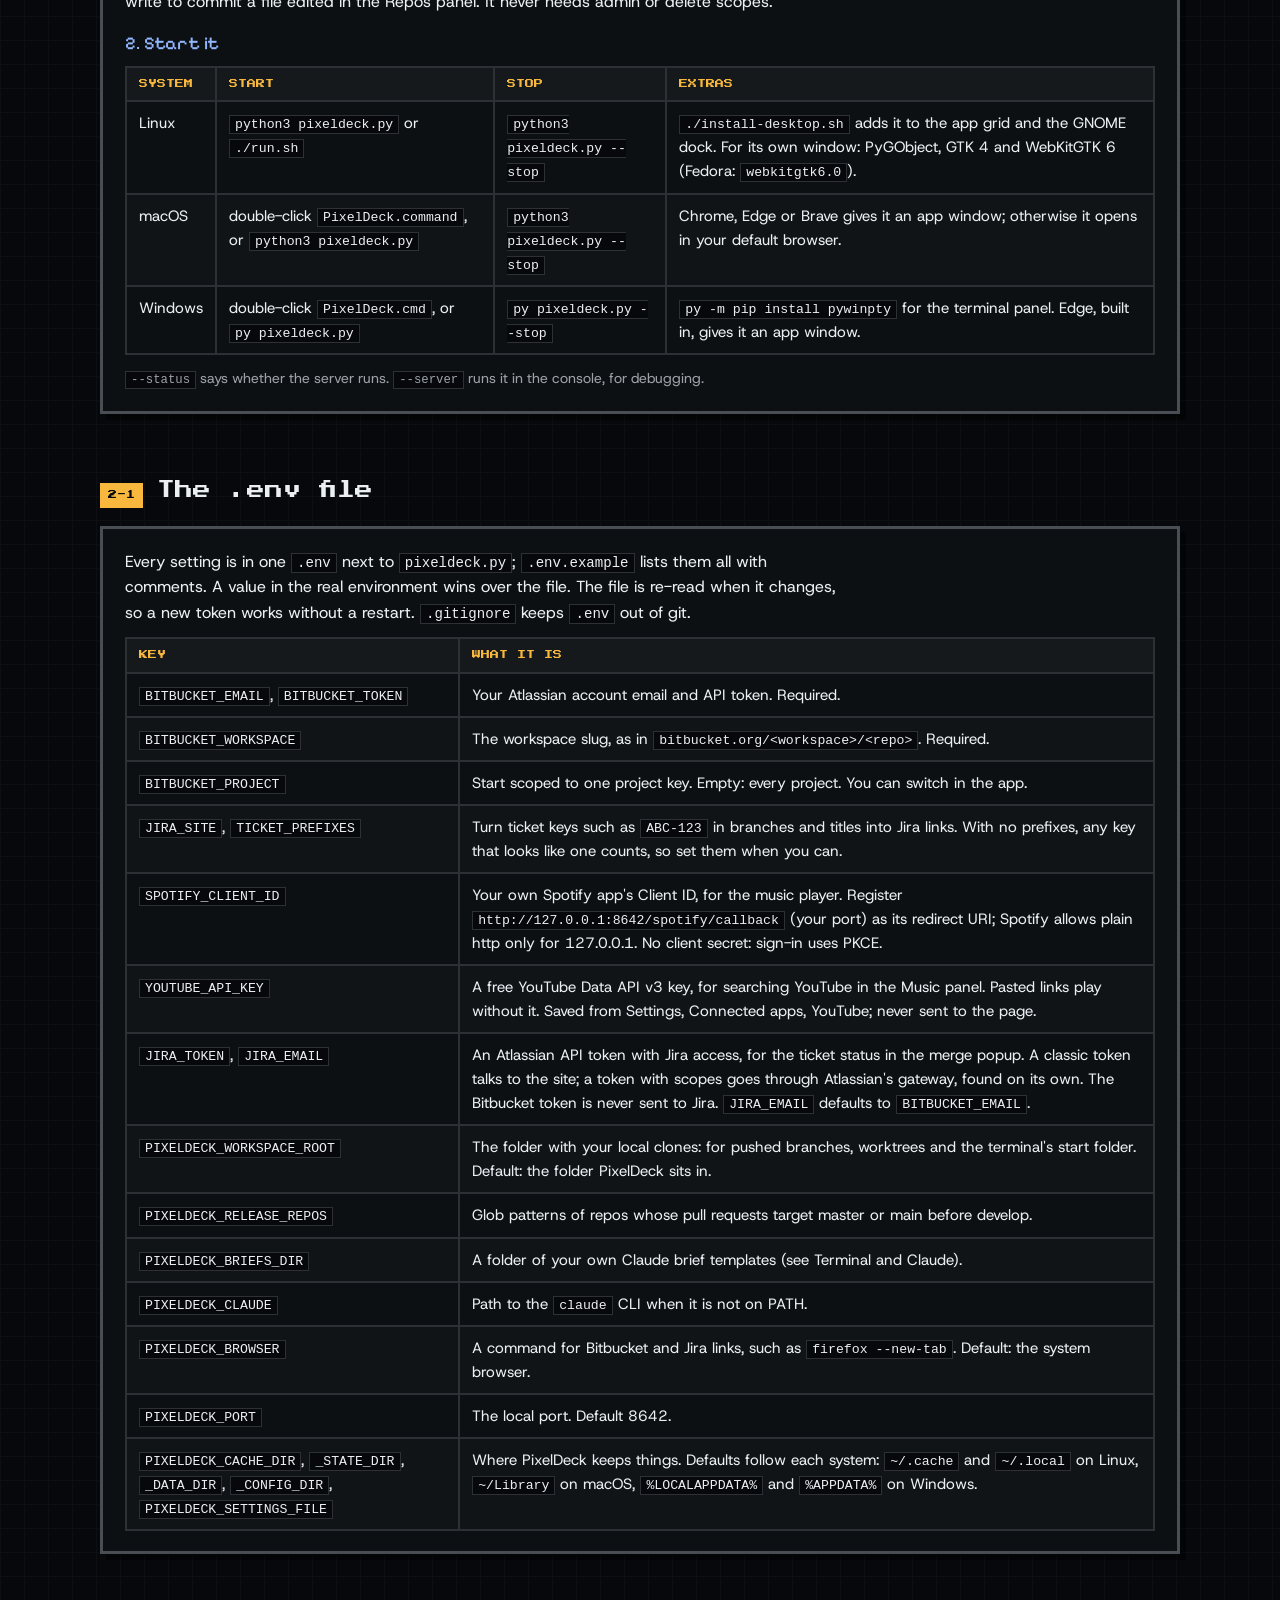
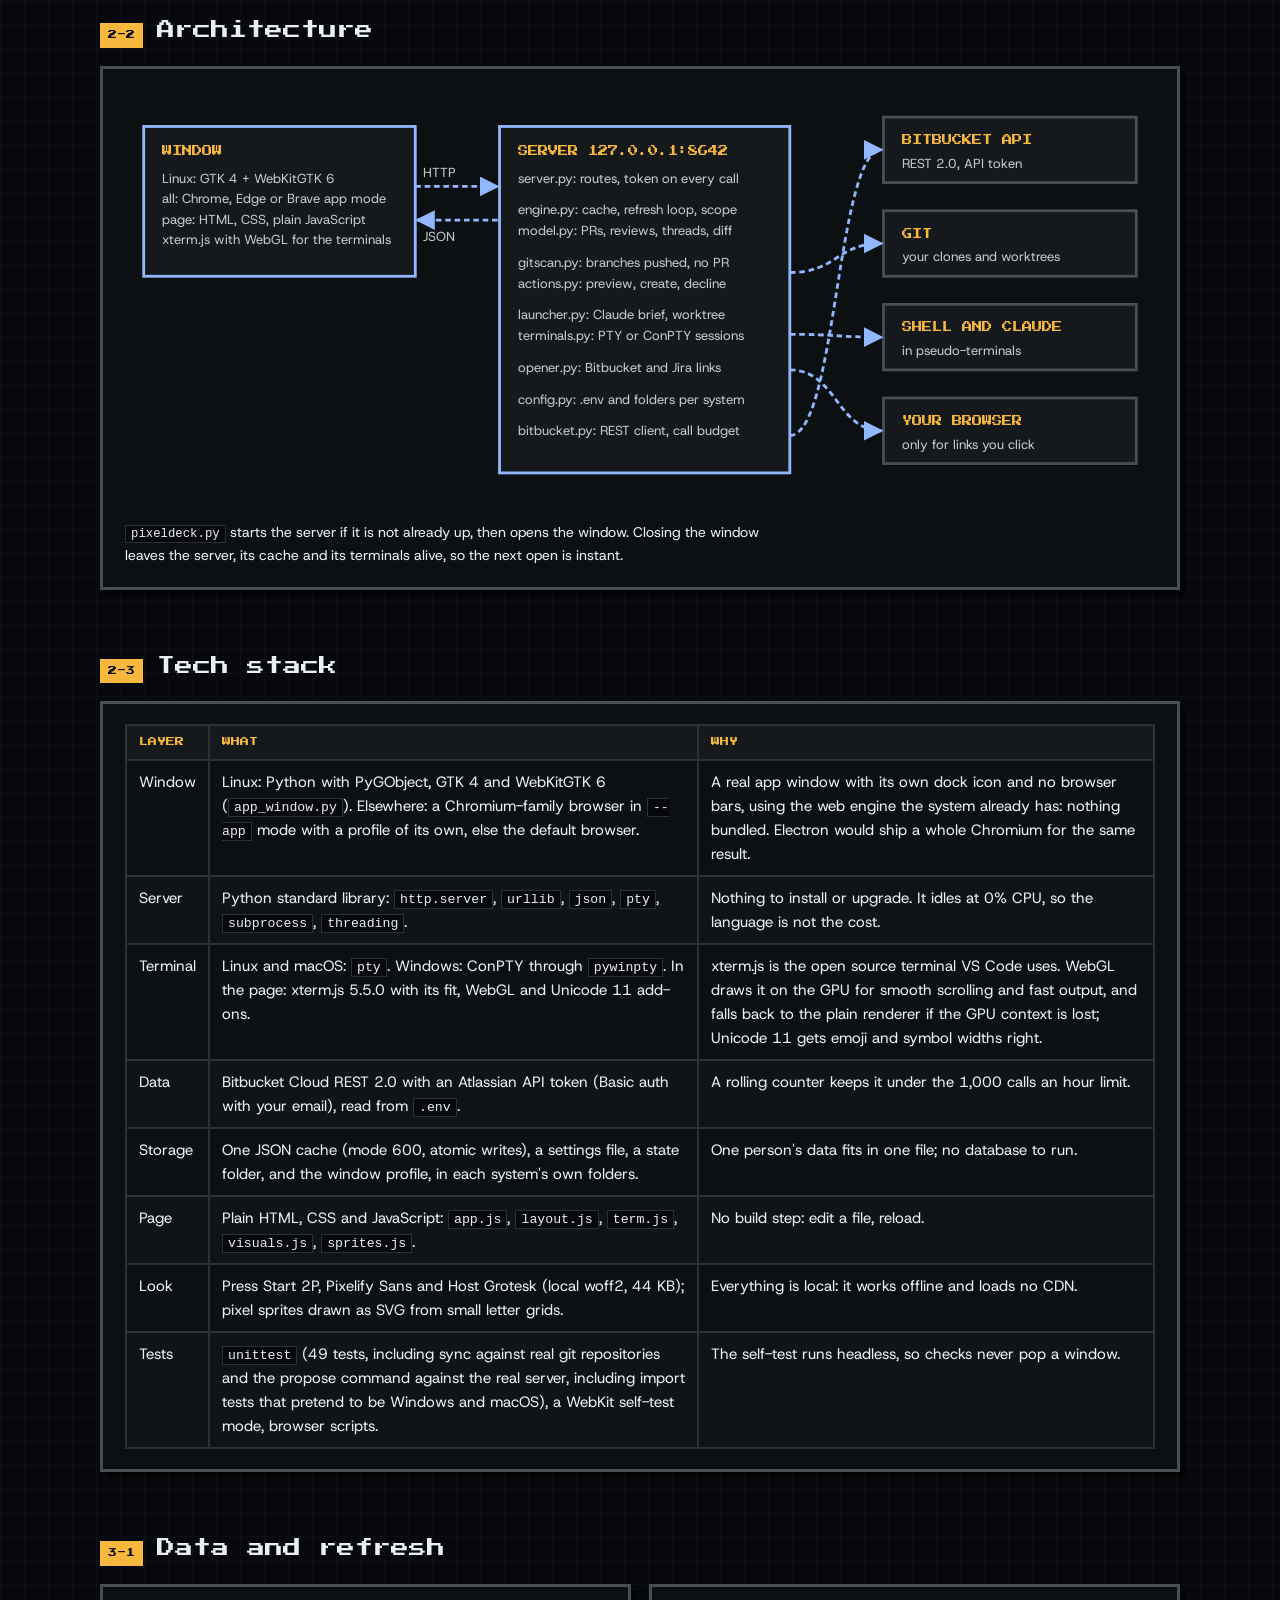
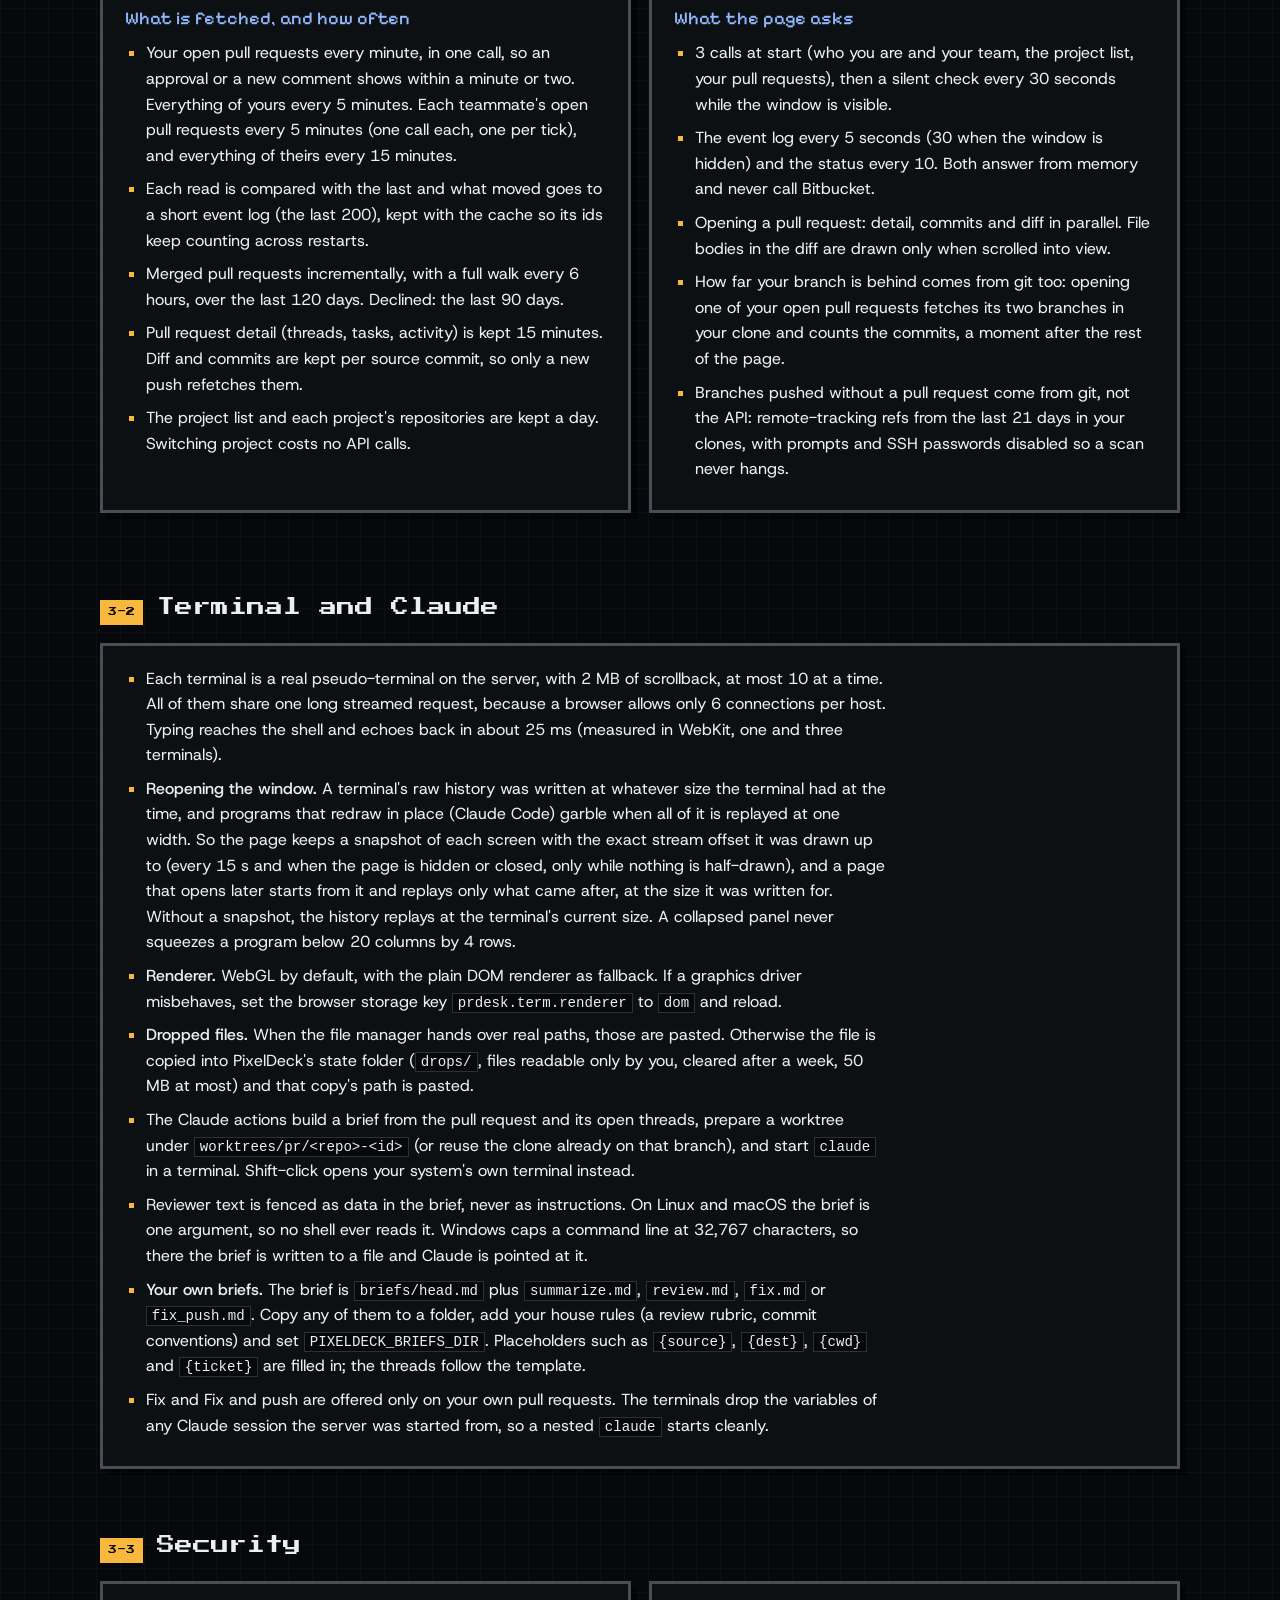
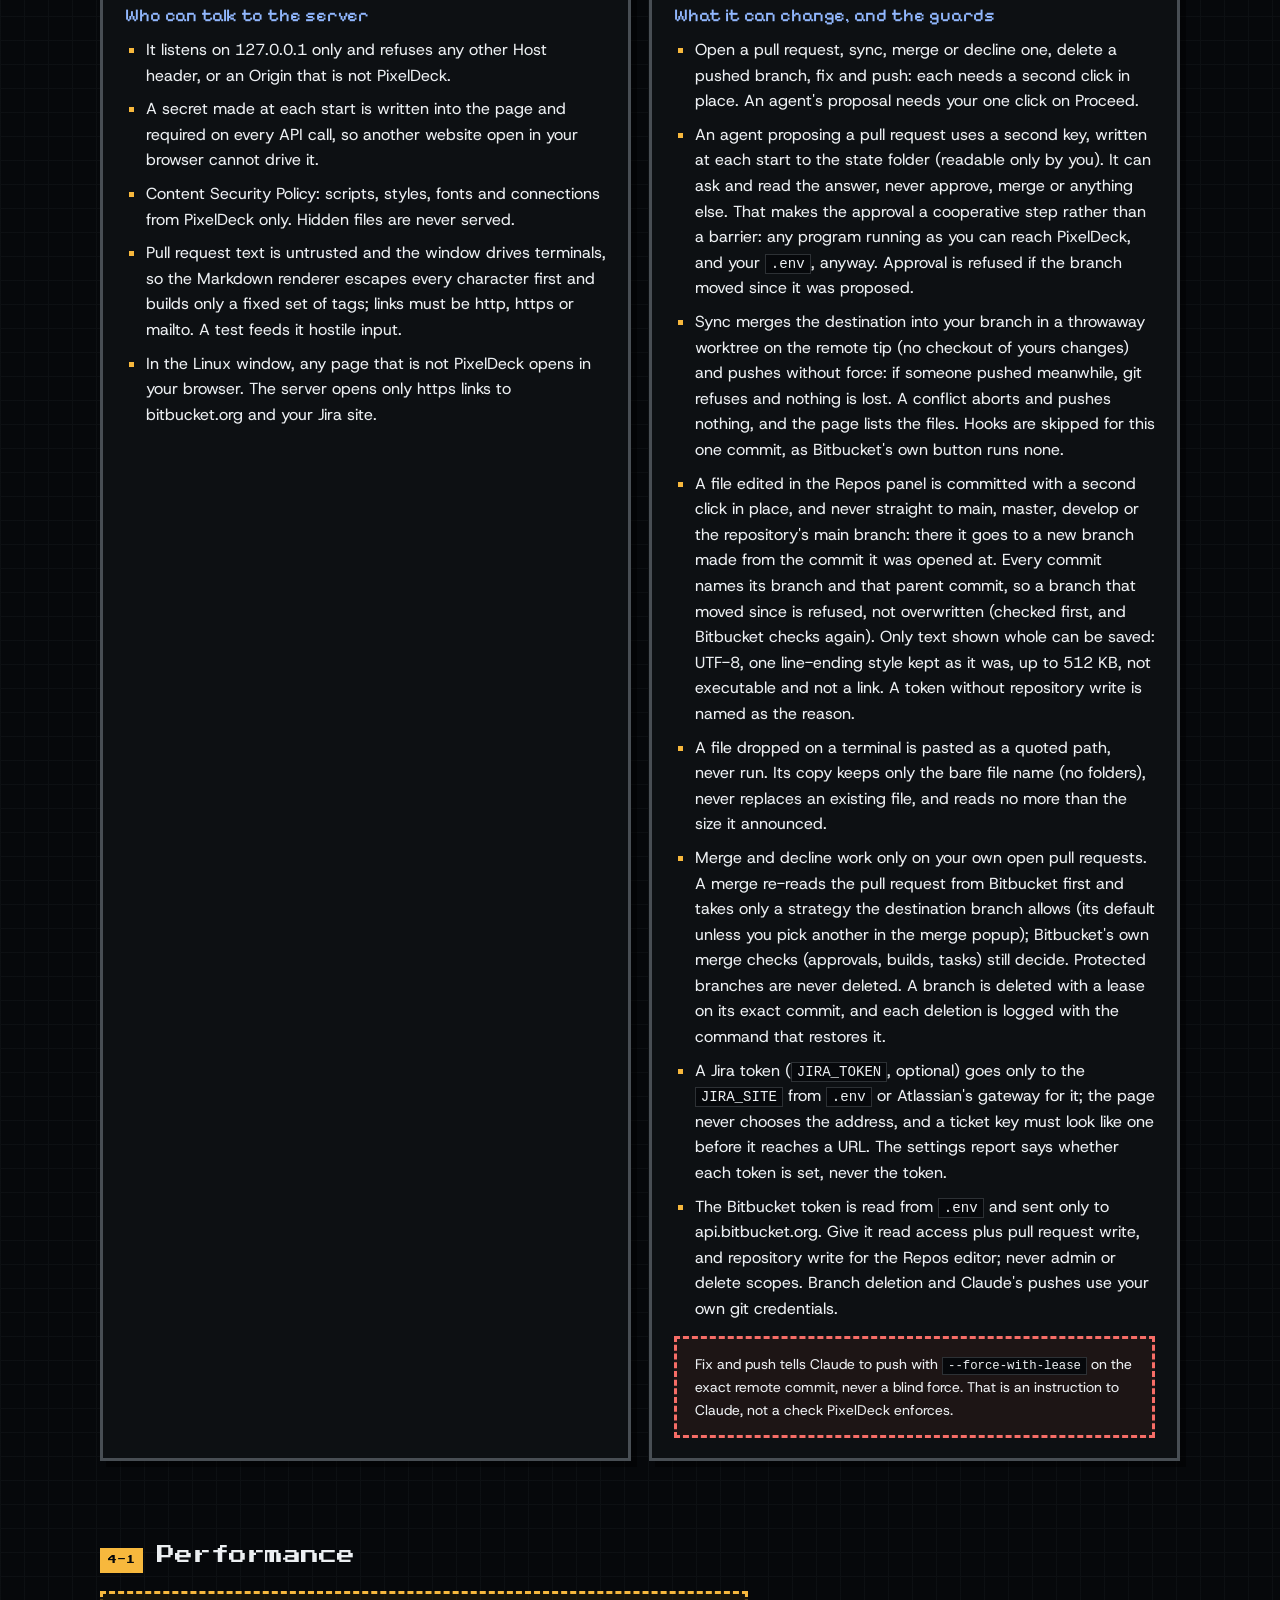
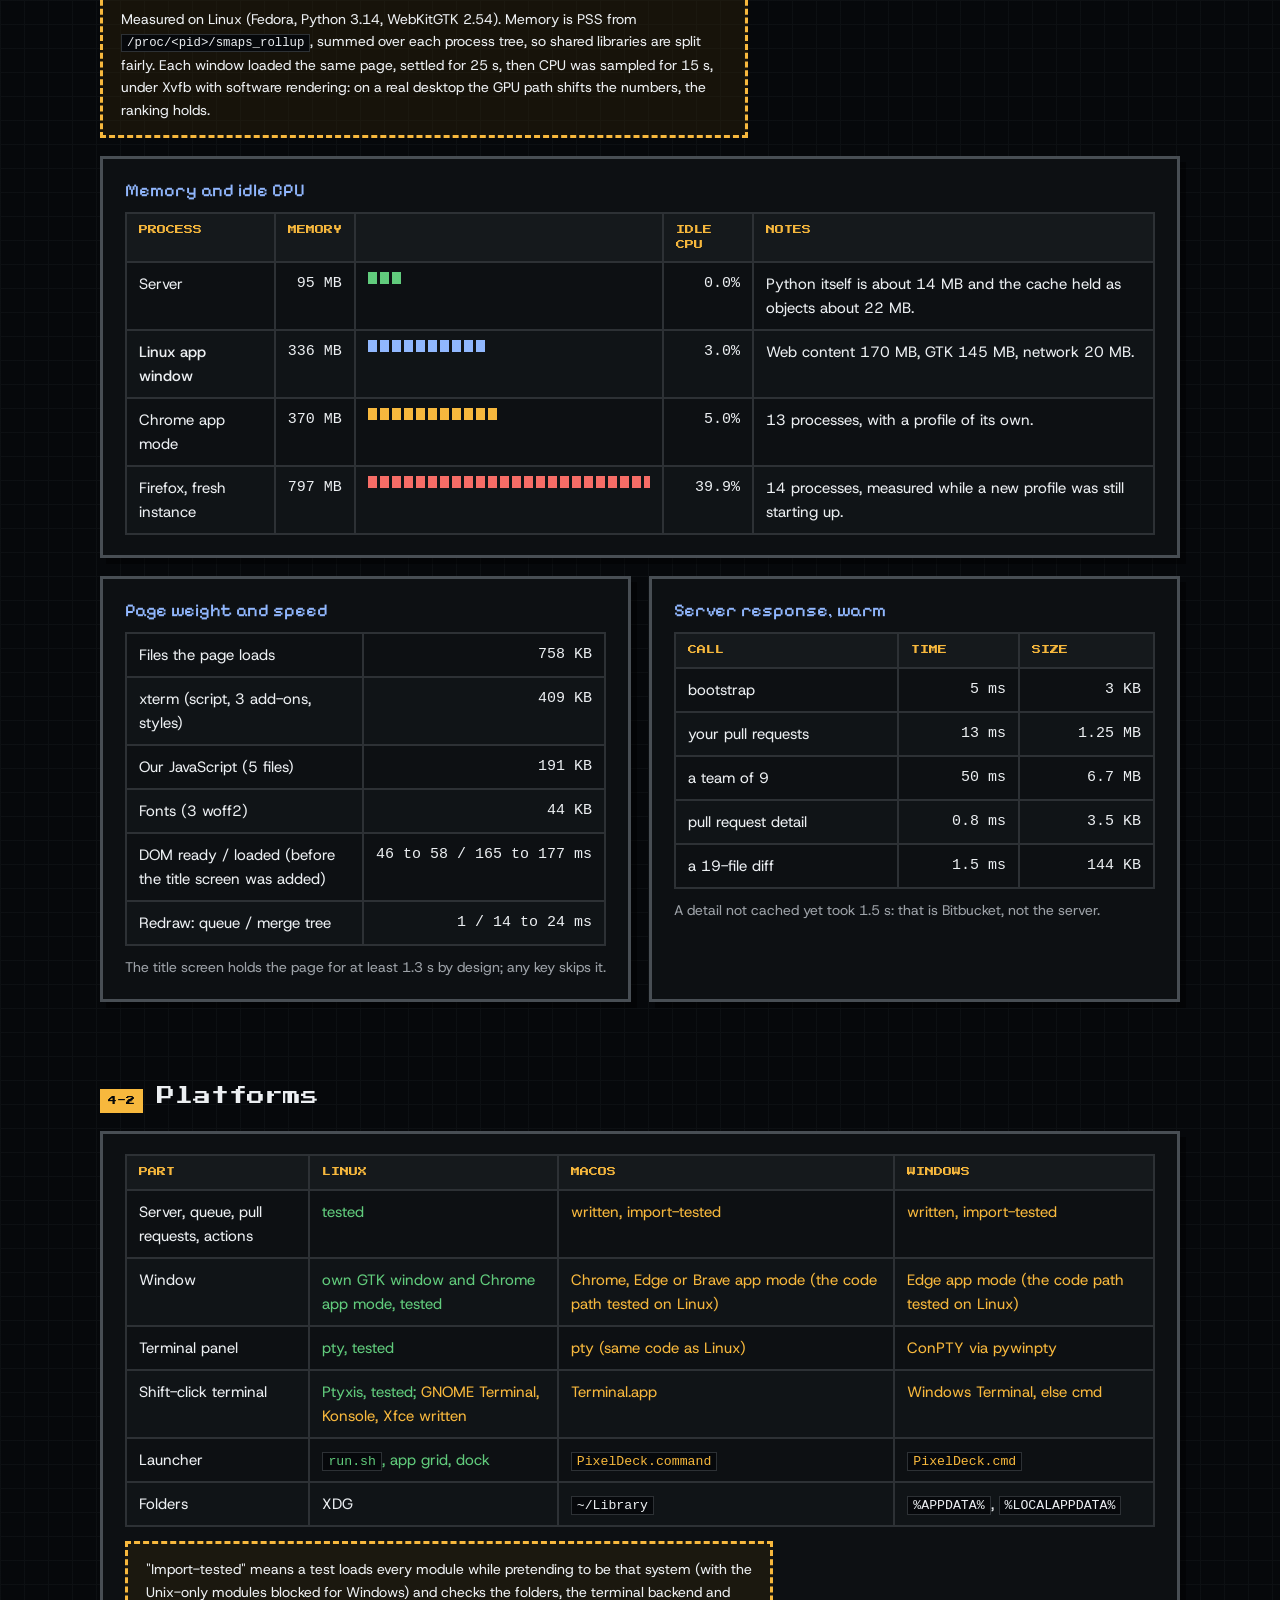
==== commit eb85cb26: "feat: YouTube in Music, floating pixel TV The Music panel gets a switch on top, Spotify or YouTube, " ====
--- a/docs/pixeldeck-documentation.html
+++ b/docs/pixeldeck-documentation.html
@@ -217,6 +217,7 @@
       <li><strong>The arcade dock</strong>: Tetris, Snake and Flappy beside the terminal, switched on in the Layout menu. The bot and the slime play in all three. Game keys stay in the game while it has focus.</li>
       <li><strong>Bot ideas</strong>: while one of your pull requests waits on reviewers or on its merge, the bot on the terminal bar now and then suggests a round, built from parts so the same line does not come back soon. At most every 10 minutes, never while you type, never taking focus.</li>
       <li><strong>Music</strong>: a retro boombox for Spotify (pixelated album art, a green LCD, a block progress bar to seek, transport keys, volume blocks, an equalizer, devices, playlists as cassettes) and a mini player in the status bar. It drives your own Spotify app through the Web API with your own Spotify app's Client ID (<code>SPOTIFY_CLIENT_ID</code>); Premium is needed for the owner and for control. <strong>Preview</strong> shows it with made-up music.</li>
+      <li><strong>YouTube</strong>: a switch on top of the Music panel picks Spotify or YouTube. A pasted YouTube link plays at once, with no key; a free YouTube Data API v3 key (<code>YOUTUBE_API_KEY</code>, saved from Settings, Connected apps, YouTube) adds search, about 100 a day on the free quota. Videos play in YouTube's own player inside a pixel TV with the bot on top, in the panel or floating over your work; the bar's mini player switches Spotify and YouTube, and a quick toggle floats the TV.</li>
       <li><strong>Lyrics and devices</strong>: the LYRICS key shows the song's lyrics beside the deck, from LRCLIB (lrclib.net), timed when LRCLIB has the times, following the song, a click on a line jumping there; only the title, artist, album and length are sent, while the lyrics are open. PLAY ON shows the device playing with a picture of its kind and lists the others; the status bar names it when it is not this computer.</li>
       <li><strong>Music without the Spotify app</strong>: with spotifyd installed (an open-source Spotify Connect player, not made by Spotify; Premium needed) and signed in once from Settings, Connections, Spotify, PixelDeck runs it alongside the server as the device PixelDeck, playing through this computer's speakers. It restarts if it stops, stops with the server, and never announces itself on the network.</li>
       <li><strong>Welcome</strong>: on the first start, "Welcome" in eight languages drawn in pixels until you insert a coin, then five stages (the crew, where your code lives, your tools, your look, press start); SKIP at any moment, Help, Welcome plays it again.</li>
@@ -253,7 +254,6 @@
 cd pixeldeck
 cp .env.example .env        # Windows: copy .env.example .env</code></pre>
   <p>Set <code>BITBUCKET_EMAIL</code>, <code>BITBUCKET_TOKEN</code>, <code>BITBUCKET_WORKSPACE</code>, and <code>PIXELDECK_WORKSPACE_ROOT</code> (the folder with your clones). Create the token at <a href="https://id.atlassian.com/manage-profile/security/api-tokens">id.atlassian.com</a> with Bitbucket read access to your user, the workspace, repositories and pull requests, plus pull request write if you want to open, merge and decline pull requests from PixelDeck, and repository write to commit a file edited in the Repos panel. It never needs admin or delete scopes.</p>
-  <p>On GitHub or GitLab instead, set <code>PIXELDECK_CODE_HOST=github</code> (or <code>gitlab</code>) and <code>GITHUB_TOKEN</code> (or <code>GITLAB_TOKEN</code>), or pick the host in <b>Settings, Setup</b>. A GitHub token needs read access to Pull requests, Contents and Metadata (<a href="https://github.com/settings/personal-access-tokens/new">github.com, Settings, Fine-grained tokens</a>); a GitLab one the <code>read_api</code> scope (<a href="https://gitlab.com/-/user_settings/personal_access_tokens">gitlab.com, Access tokens</a>). Both hosts are read only for now: merging, approving and declining stay on their websites.</p>
   <h3 style="margin-top:18px">2. Start it</h3>
   <div class="scroll"><table>
     <thead><tr><th>System</th><th>Start</th><th>Stop</th><th>Extras</th></tr></thead>
@@ -274,12 +274,10 @@
     <tbody>
       <tr><td><code>BITBUCKET_EMAIL</code>, <code>BITBUCKET_TOKEN</code></td><td>Your Atlassian account email and API token. Required.</td></tr>
       <tr><td><code>BITBUCKET_WORKSPACE</code></td><td>The workspace slug, as in <code>bitbucket.org/&lt;workspace&gt;/&lt;repo&gt;</code>. Required.</td></tr>
-      <tr><td><code>PIXELDECK_CODE_HOST</code></td><td>Where your pull requests live: <code>bitbucket</code> (the default), <code>github</code> or <code>gitlab</code>. One at a time; each keeps its own settings, cache and team.</td></tr>
-      <tr><td><code>GITHUB_TOKEN</code>, <code>GITHUB_URL</code>, <code>GITHUB_ORG</code></td><td>A GitHub personal access token with read access to pull requests, contents and metadata; the API address (default <code>https://api.github.com</code>, Enterprise <code>https://&lt;server&gt;/api/v3</code>); an organization to keep to, whose members the team picker offers.</td></tr>
-      <tr><td><code>GITLAB_TOKEN</code>, <code>GITLAB_URL</code>, <code>GITLAB_GROUP</code></td><td>A GitLab personal access token with <code>read_api</code>; your server (default <code>https://gitlab.com</code>); a group to keep to, with its subgroups.</td></tr>
       <tr><td><code>BITBUCKET_PROJECT</code></td><td>Start scoped to one project key. Empty: every project. You can switch in the app.</td></tr>
       <tr><td><code>JIRA_SITE</code>, <code>TICKET_PREFIXES</code></td><td>Turn ticket keys such as <code>ABC-123</code> in branches and titles into Jira links. With no prefixes, any key that looks like one counts, so set them when you can.</td></tr>
       <tr><td><code>SPOTIFY_CLIENT_ID</code></td><td>Your own Spotify app's Client ID, for the music player. Register <code>http://127.0.0.1:8642/spotify/callback</code> (your port) as its redirect URI; Spotify allows plain http only for 127.0.0.1. No client secret: sign-in uses PKCE.</td></tr>
+      <tr><td><code>YOUTUBE_API_KEY</code></td><td>A free YouTube Data API v3 key, for searching YouTube in the Music panel. Pasted links play without it. Saved from Settings, Connected apps, YouTube; never sent to the page.</td></tr>
       <tr><td><code>JIRA_TOKEN</code>, <code>JIRA_EMAIL</code></td><td>An Atlassian API token with Jira access, for the ticket status in the merge popup. A classic token talks to the site; a token with scopes goes through Atlassian's gateway, found on its own. The Bitbucket token is never sent to Jira. <code>JIRA_EMAIL</code> defaults to <code>BITBUCKET_EMAIL</code>.</td></tr>
       <tr><td><code>PIXELDECK_WORKSPACE_ROOT</code></td><td>The folder with your local clones: for pushed branches, worktrees and the terminal's start folder. Default: the folder PixelDeck sits in.</td></tr>
       <tr><td><code>PIXELDECK_RELEASE_REPOS</code></td><td>Glob patterns of repos whose pull requests target master or main before develop.</td></tr>
@@ -355,7 +353,6 @@
       <li>Merged pull requests incrementally, with a full walk every 6 hours, over the last 120 days. Declined: the last 90 days.</li>
       <li>Pull request detail (threads, tasks, activity) is kept 15 minutes. Diff and commits are kept per source commit, so only a new push refetches them.</li>
       <li>The project list and each project's repositories are kept a day. Switching project costs no API calls.</li>
-      <li>On GitHub, the same cadence: each person's lists come from the search API, and an open pull request is read in full only when its update time moved. Every read sends the last answer's ETag, so an unchanged one is a 304 that GitHub does not count; the status bar shows GitHub's own hourly count, and a spent limit is waited out without a call.</li>
     </ul>
   </div>
   <div class="card">
@@ -492,8 +489,6 @@
       <tr><td><code>terminals.py</code></td><td class="n">259</td><td>Terminal sessions: pty on Linux and macOS, ConPTY on Windows.</td></tr>
       <tr><td><code>launcher.py</code></td><td class="n">232</td><td>Claude brief from templates, worktree, launch.</td></tr>
       <tr><td><code>bitbucket.py</code></td><td class="n">240</td><td>REST client, paging, the hourly call counter, and a multipart form for commits.</td></tr>
-      <tr><td><code>hosts.py</code>, <code>codehost.py</code></td><td class="n">474</td><td>The code host seam the engine reads through (Bitbucket by default), and the careful JSON client GitHub and GitLab share: ETags, rate limits, the token kept to its own server.</td></tr>
-      <tr><td><code>github.py</code>, <code>gitlab.py</code></td><td class="n">983</td><td>GitHub (REST v3, Enterprise too) and GitLab (REST v4) as read-only code hosts, and their setup check.</td></tr>
       <tr><td><code>actions.py</code></td><td class="n">414</td><td>Open, sync, merge (with the popup's options) and decline a pull request; review; delete a pushed branch.</td></tr>
       <tr><td><code>gitscan.py</code>, <code>opener.py</code>, <code>check_api.py</code></td><td class="n">261</td><td>Branches pushed without a pull request; opening links; an API shape check.</td></tr>
       <tr><td><code>briefs/</code></td><td class="n">62</td><td>The default Claude brief templates.</td></tr>
@@ -511,14 +506,14 @@
     <li>Run it on a real Mac and a real Windows machine, and fix what turns up.</li>
     <li>Compress API responses, or slim the team payload to what the views draw: 6.7 MB of JSON would be 374 KB compressed.</li>
     <li>Two windows showing the same terminal fight over its size: the last one to resize wins.</li>
-    <li>GitHub and GitLab are read only: merge, approve, decline, sync, opening a pull request and the Repos panel work on Bitbucket only. Bitbucket Data Center is not supported.</li>
+    <li>Bitbucket Cloud only. Bitbucket Data Center, GitHub and GitLab are not supported.</li>
     <li>The Repos editor commits one file at a time. Executable files, links, files that are not UTF-8 or mix line endings, and files over 512 KB are edited on Bitbucket.</li>
   </ul>
 </div>
 
 <footer>
   PIXELDECK &middot; MIT LICENSE &middot; FONTS UNDER THE SIL OPEN FONT LICENSE &middot; XTERM.JS UNDER MIT<br>
-  NOT AFFILIATED WITH ATLASSIAN, GITHUB, GITLAB OR ANTHROPIC
+  NOT AFFILIATED WITH ATLASSIAN OR ANTHROPIC
 </footer>
 
 </div>
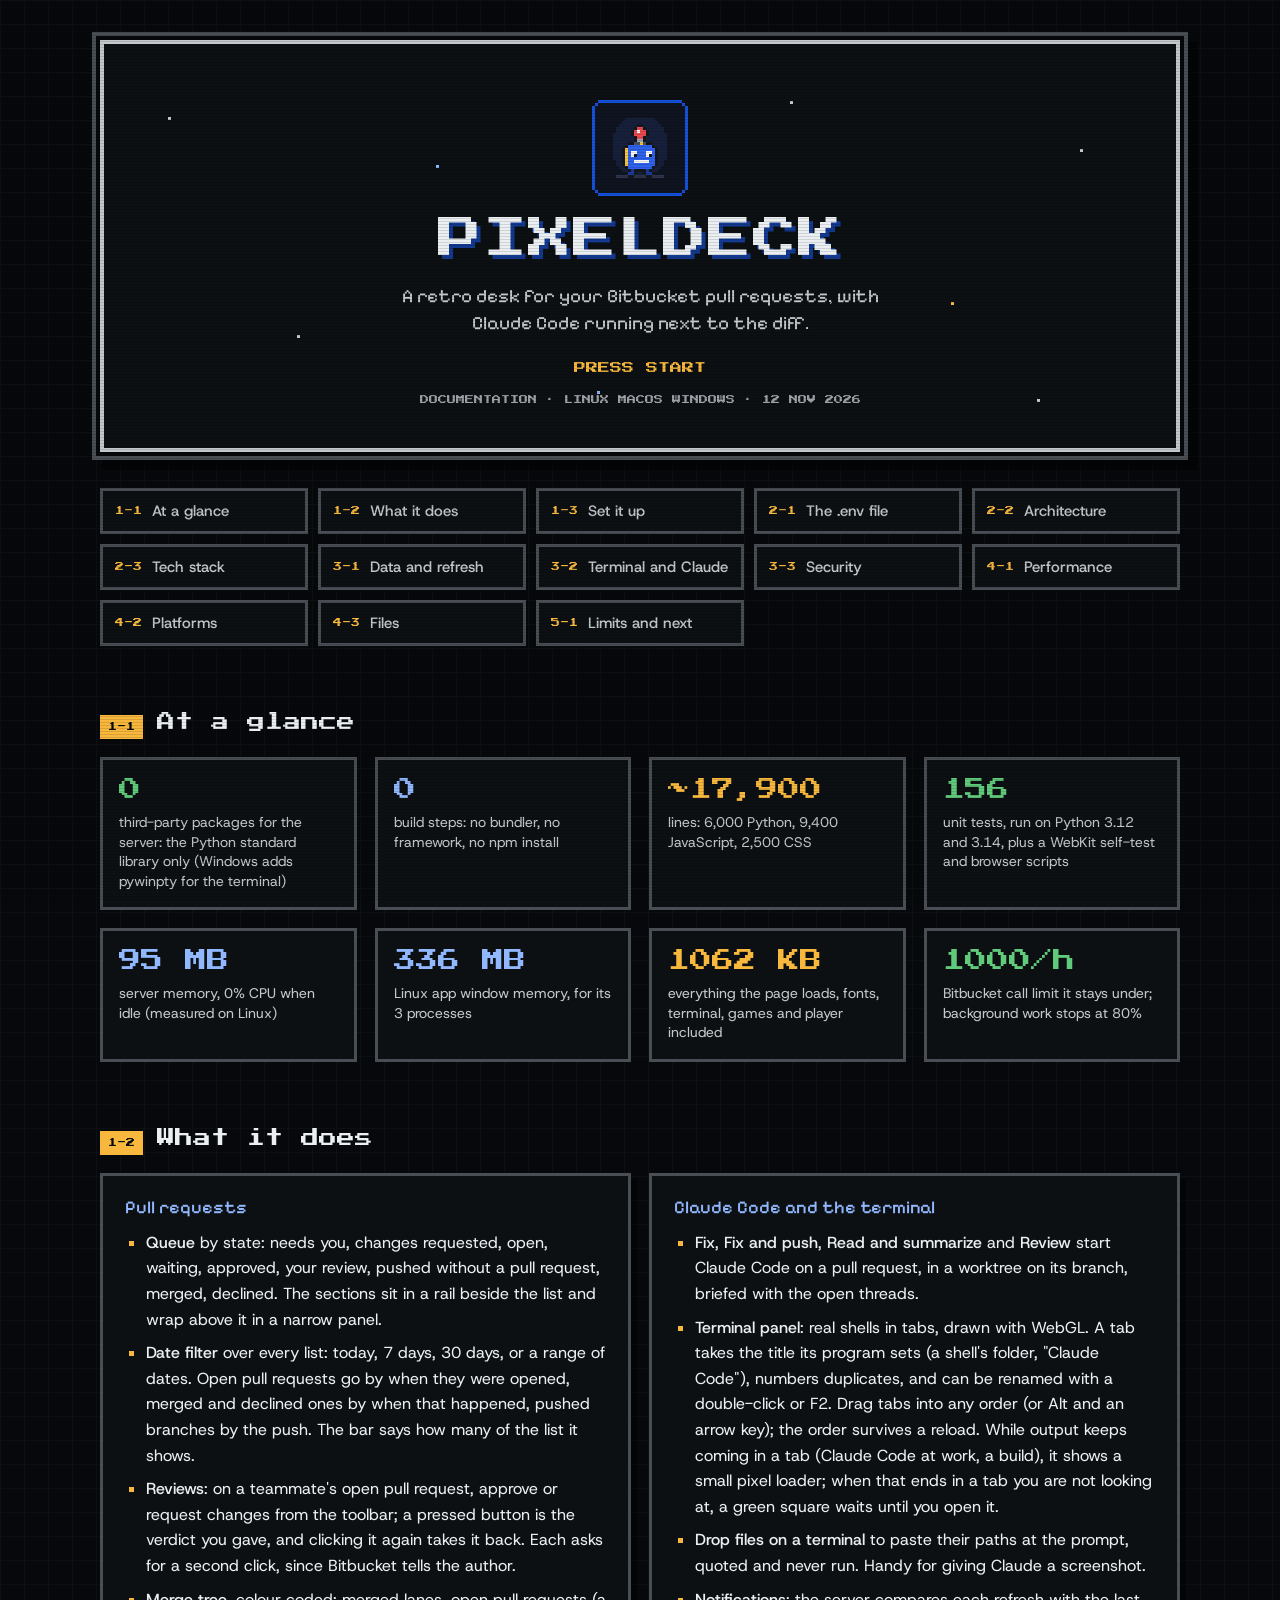
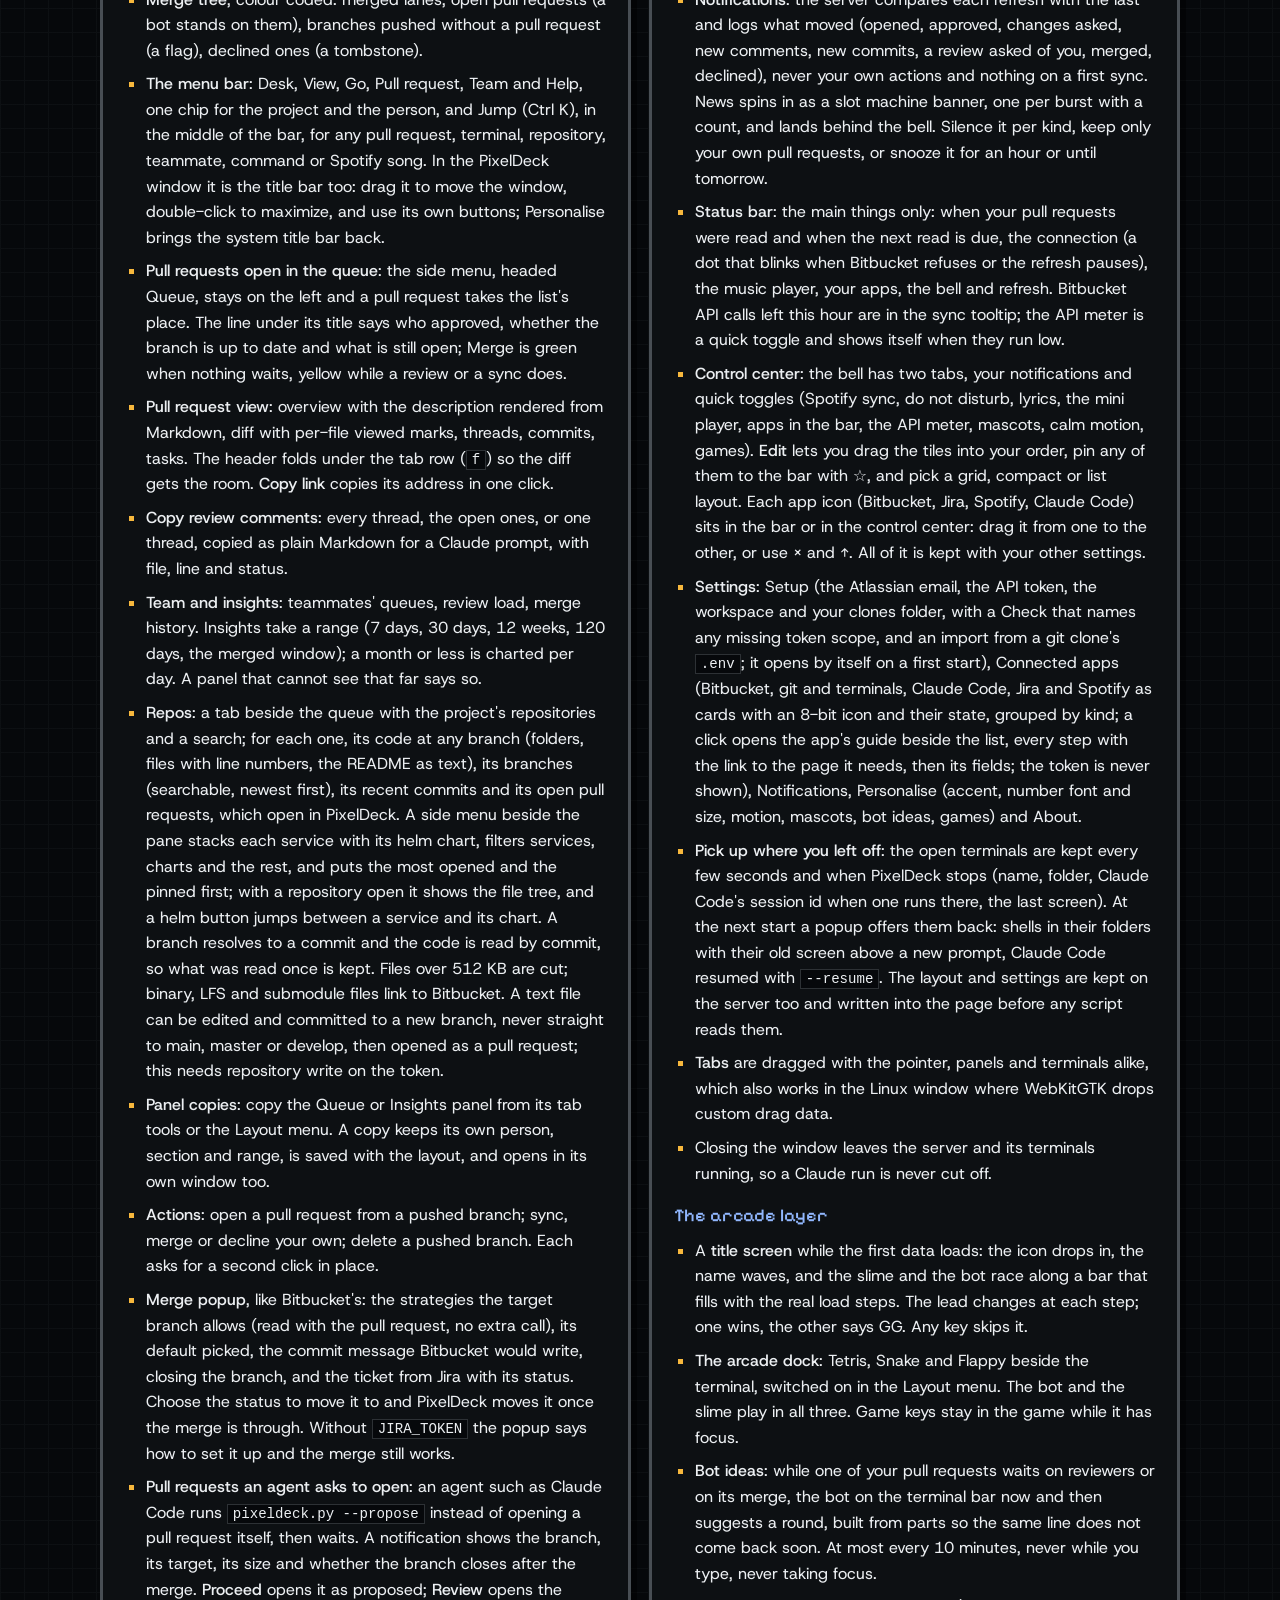
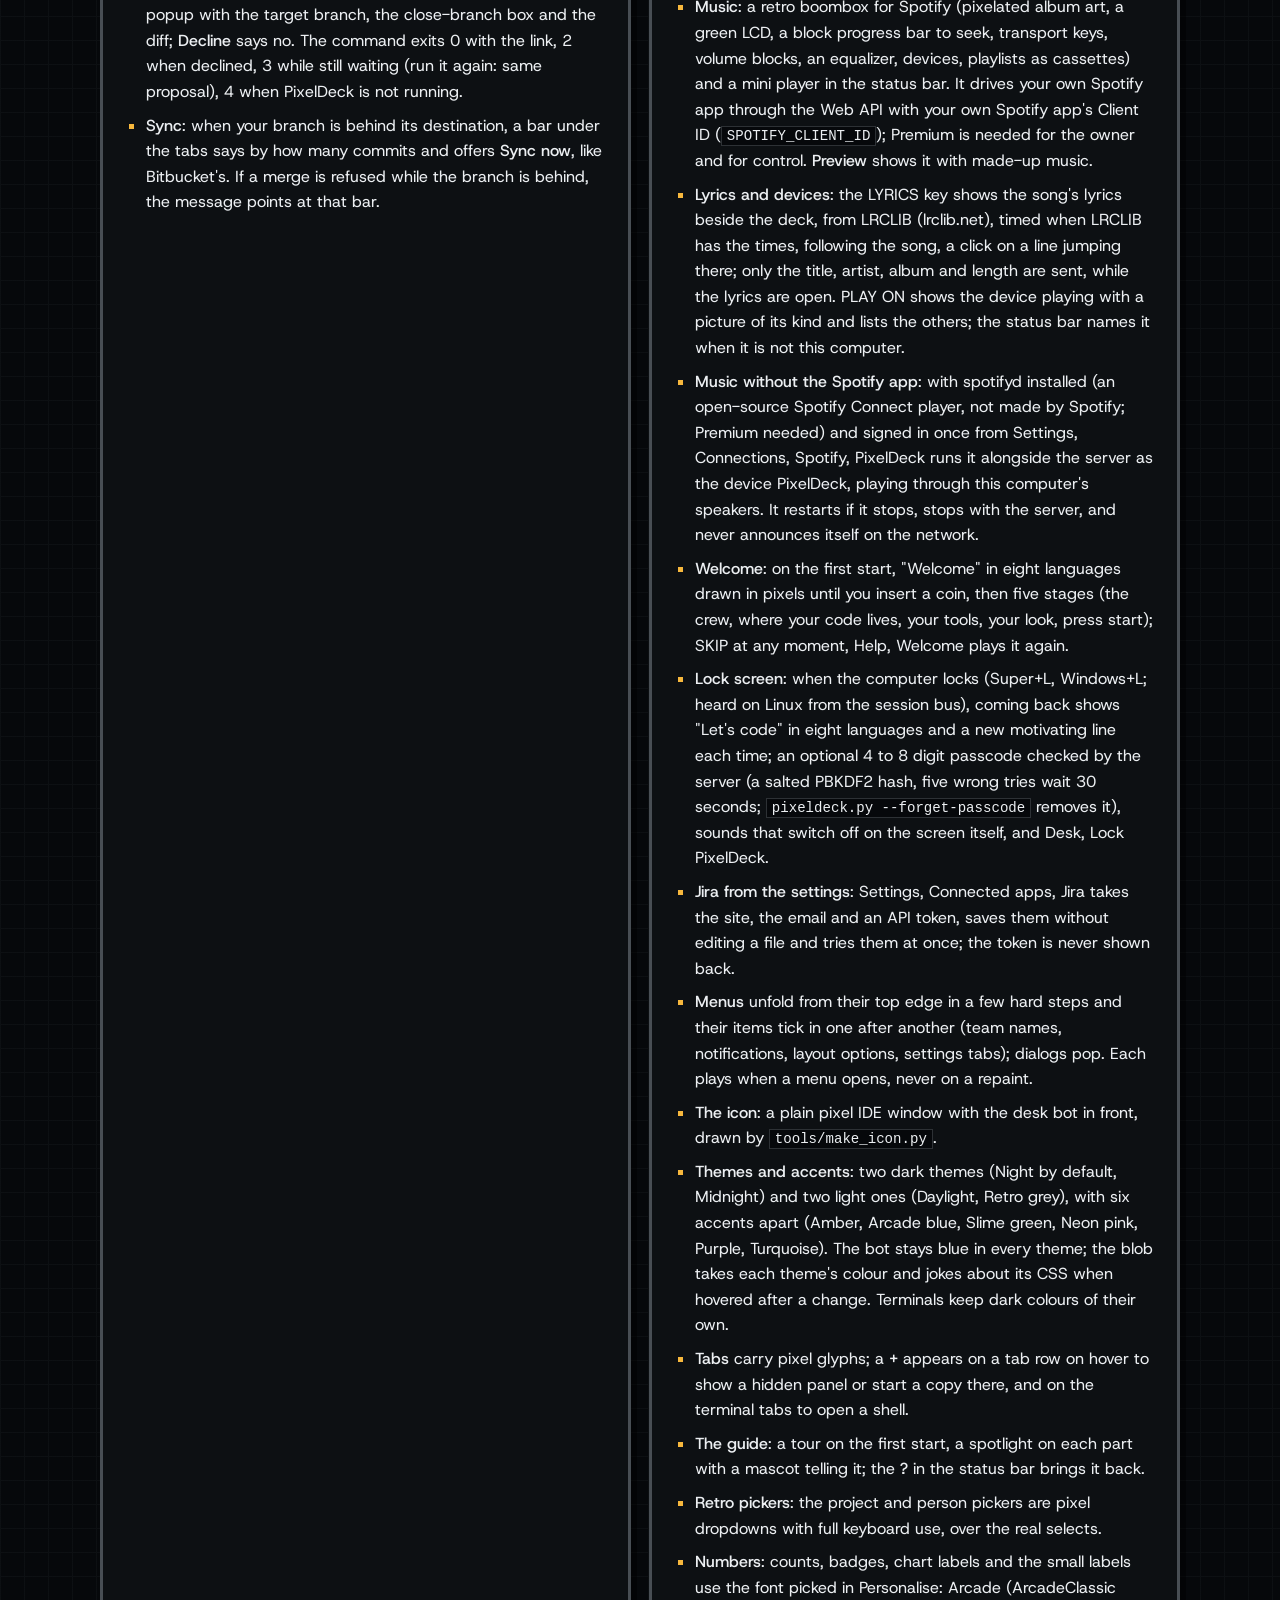
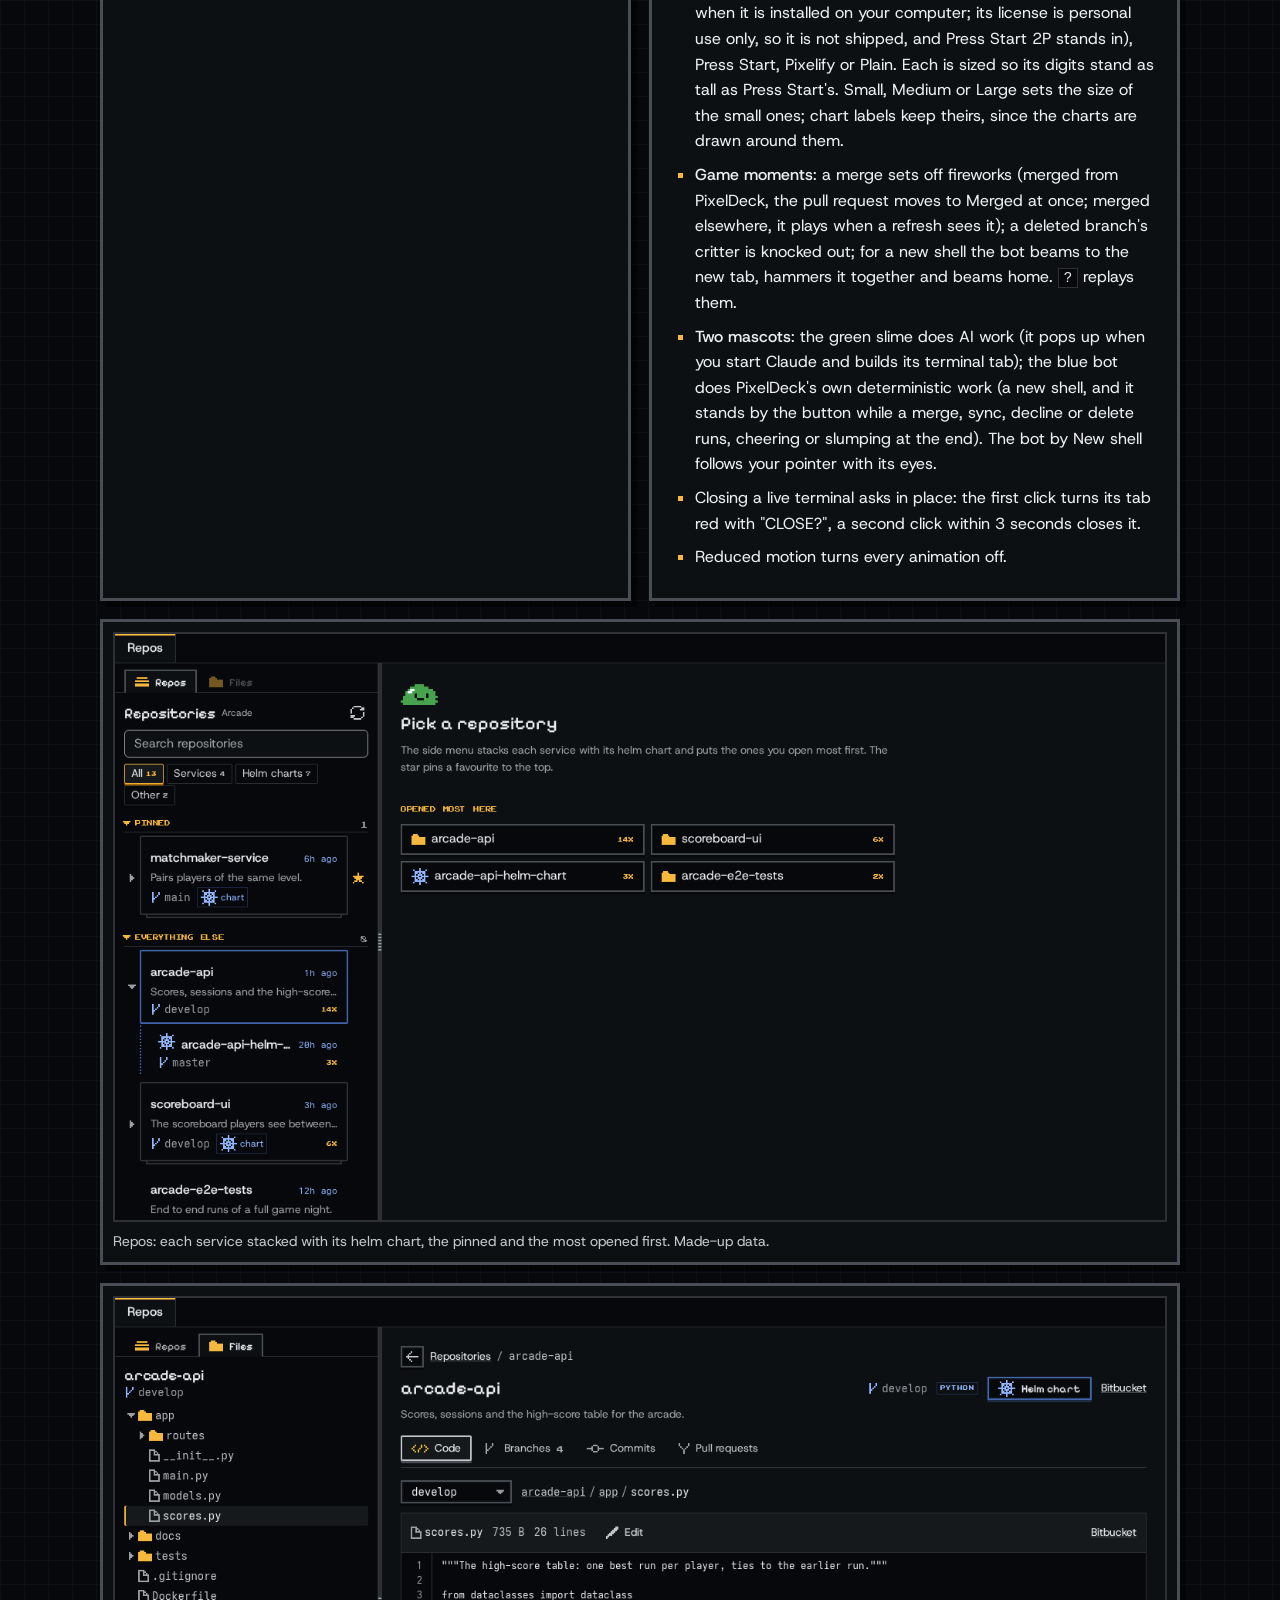
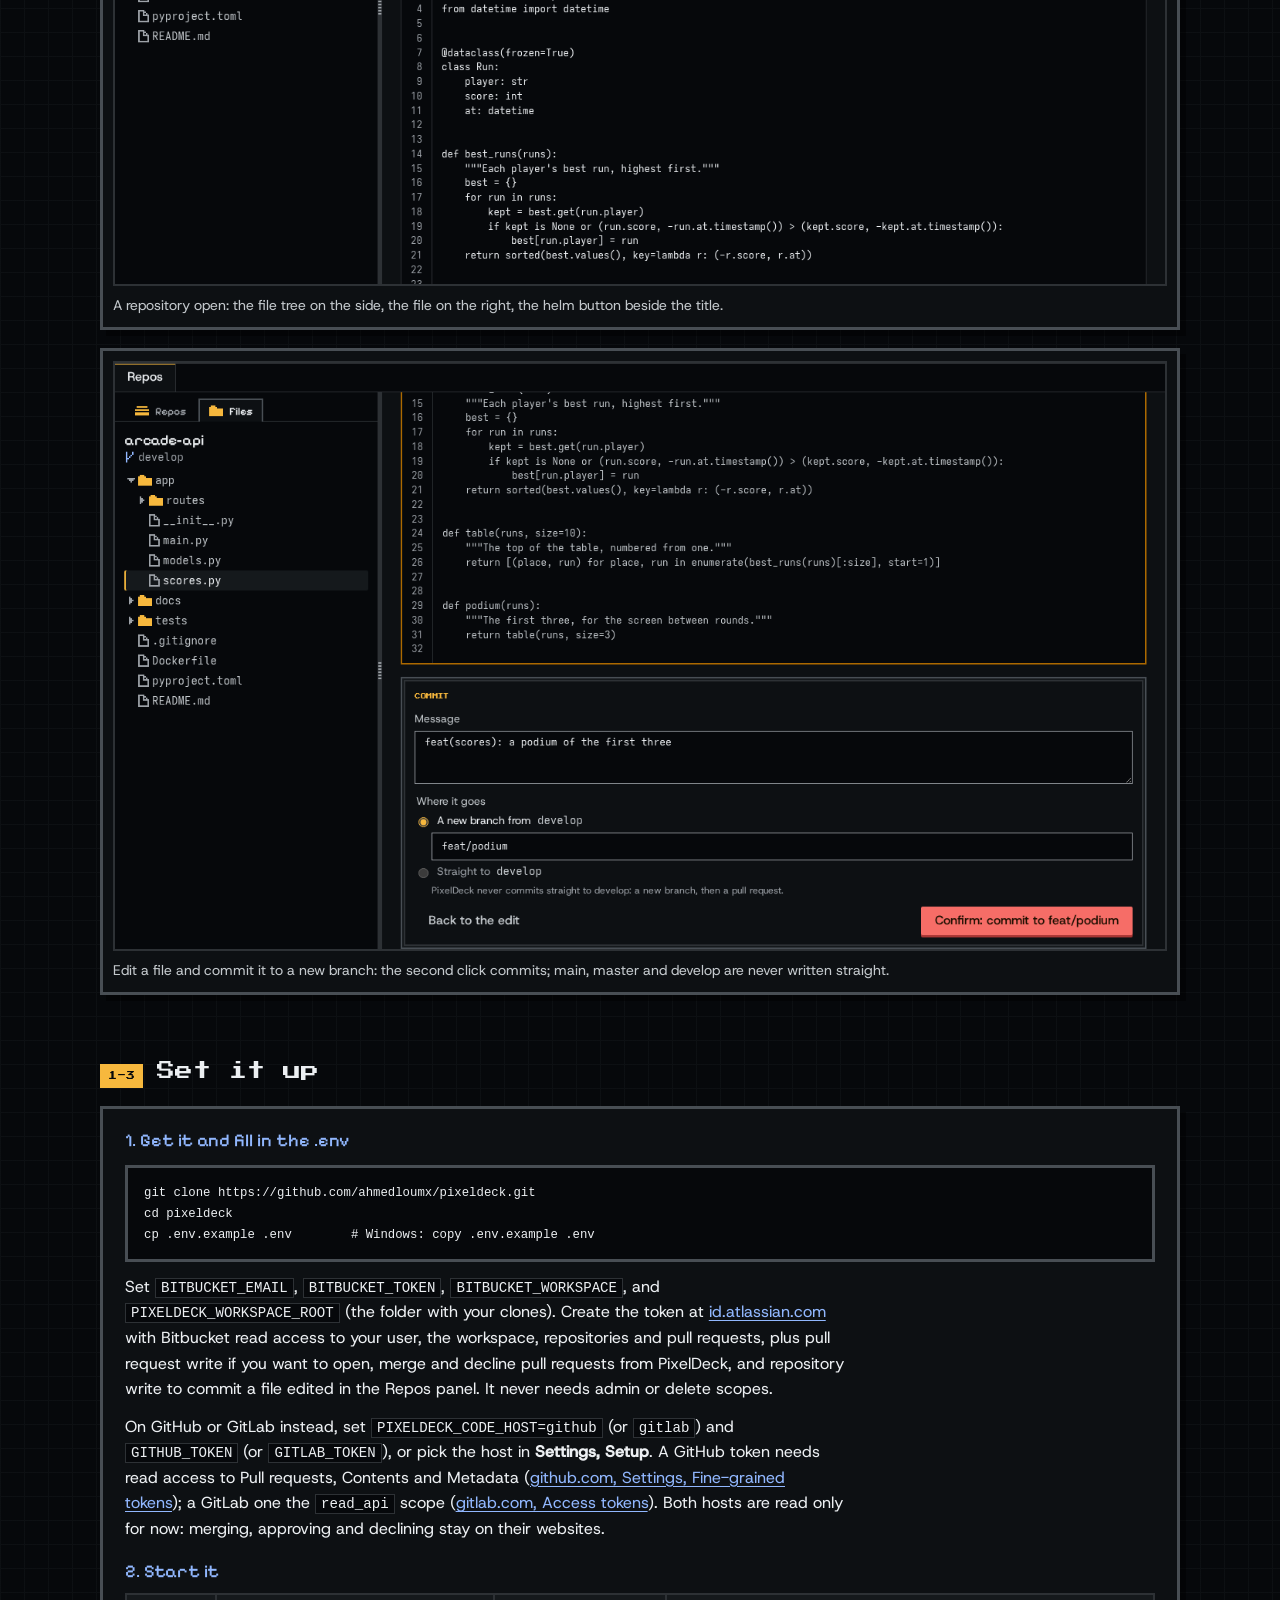
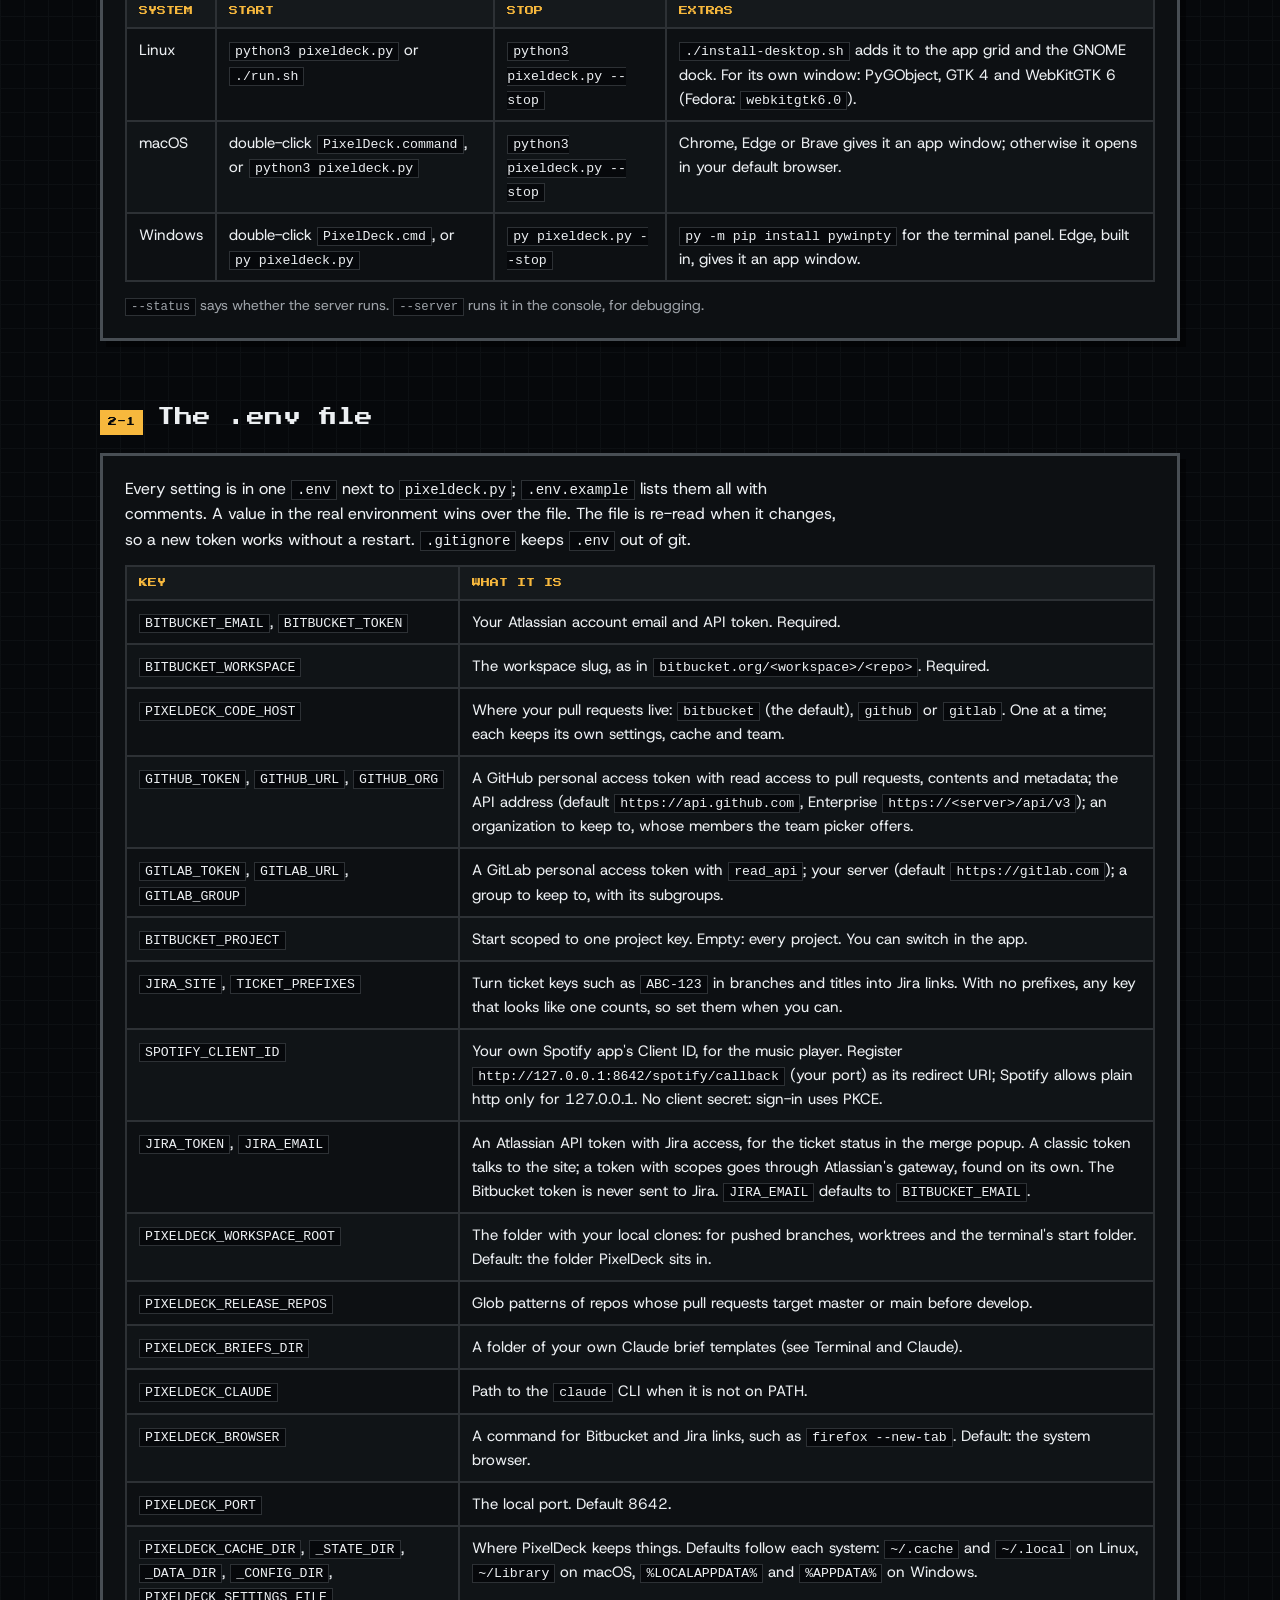
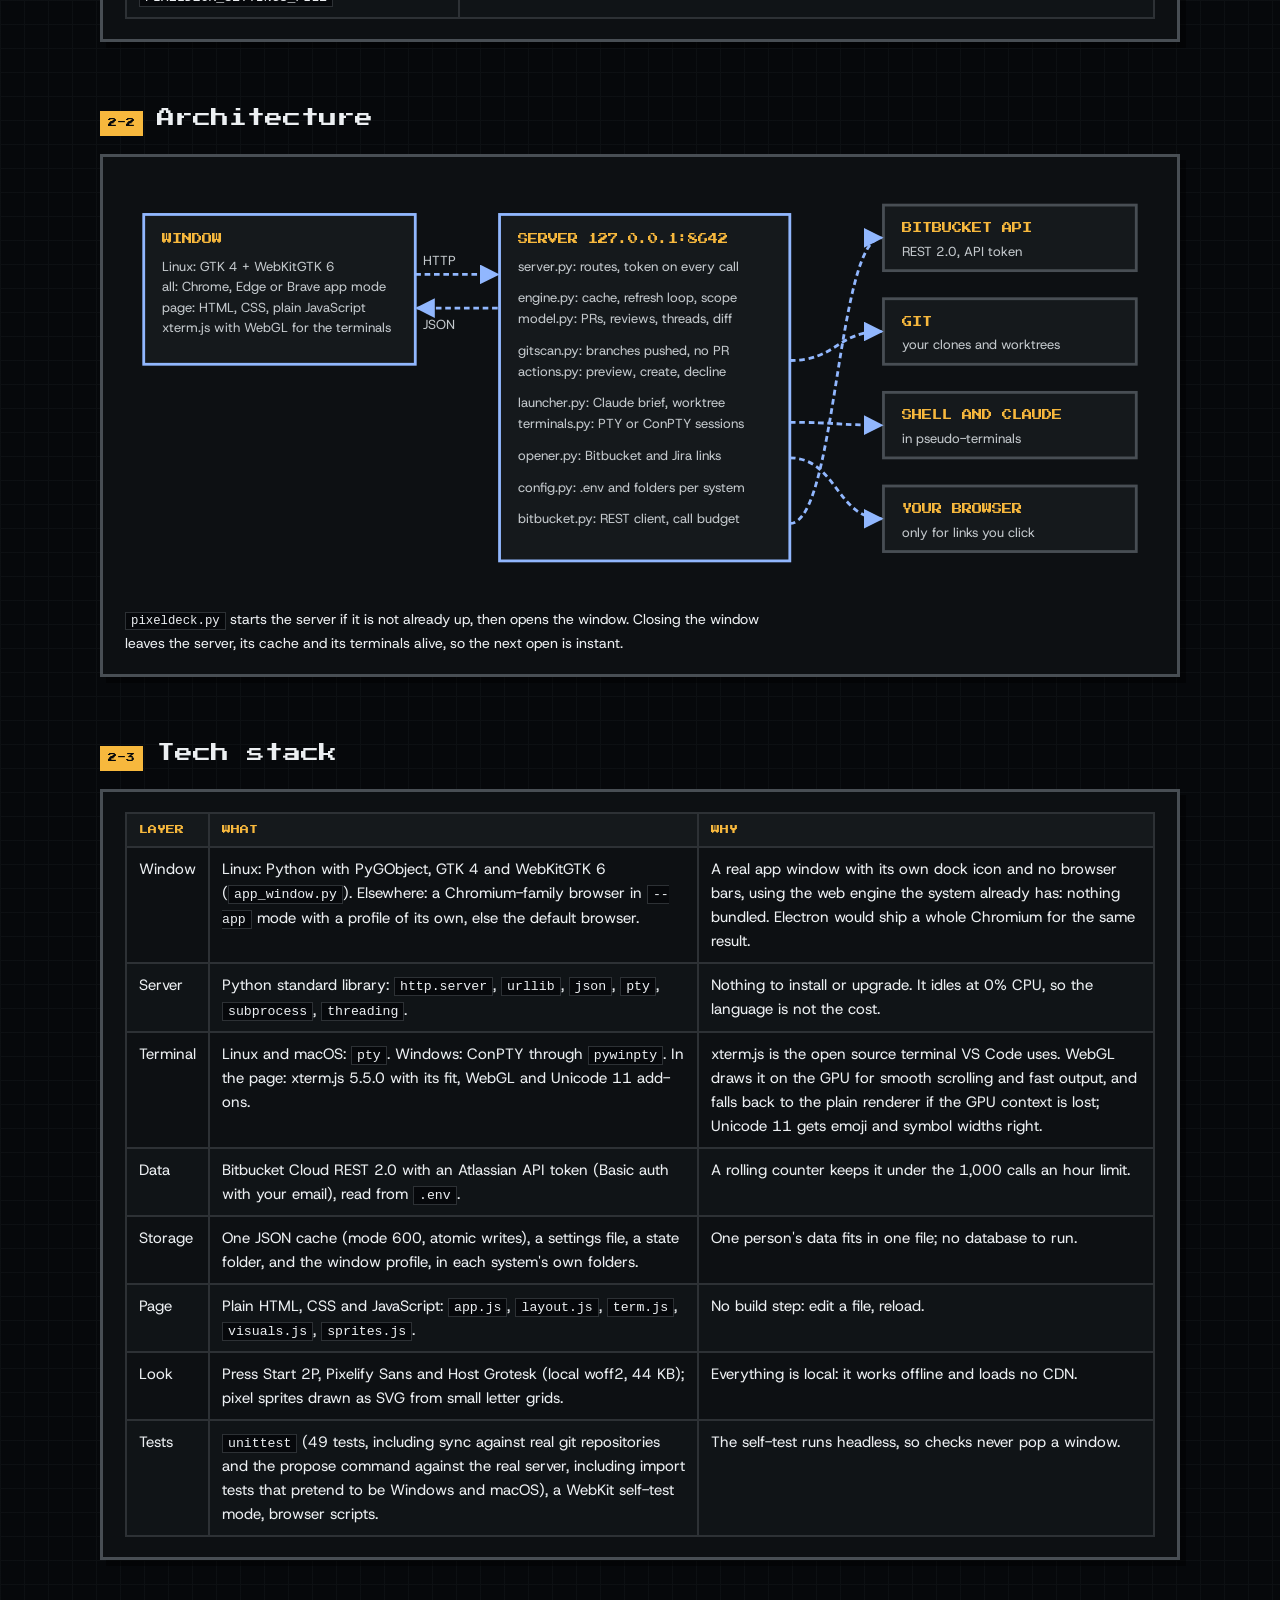
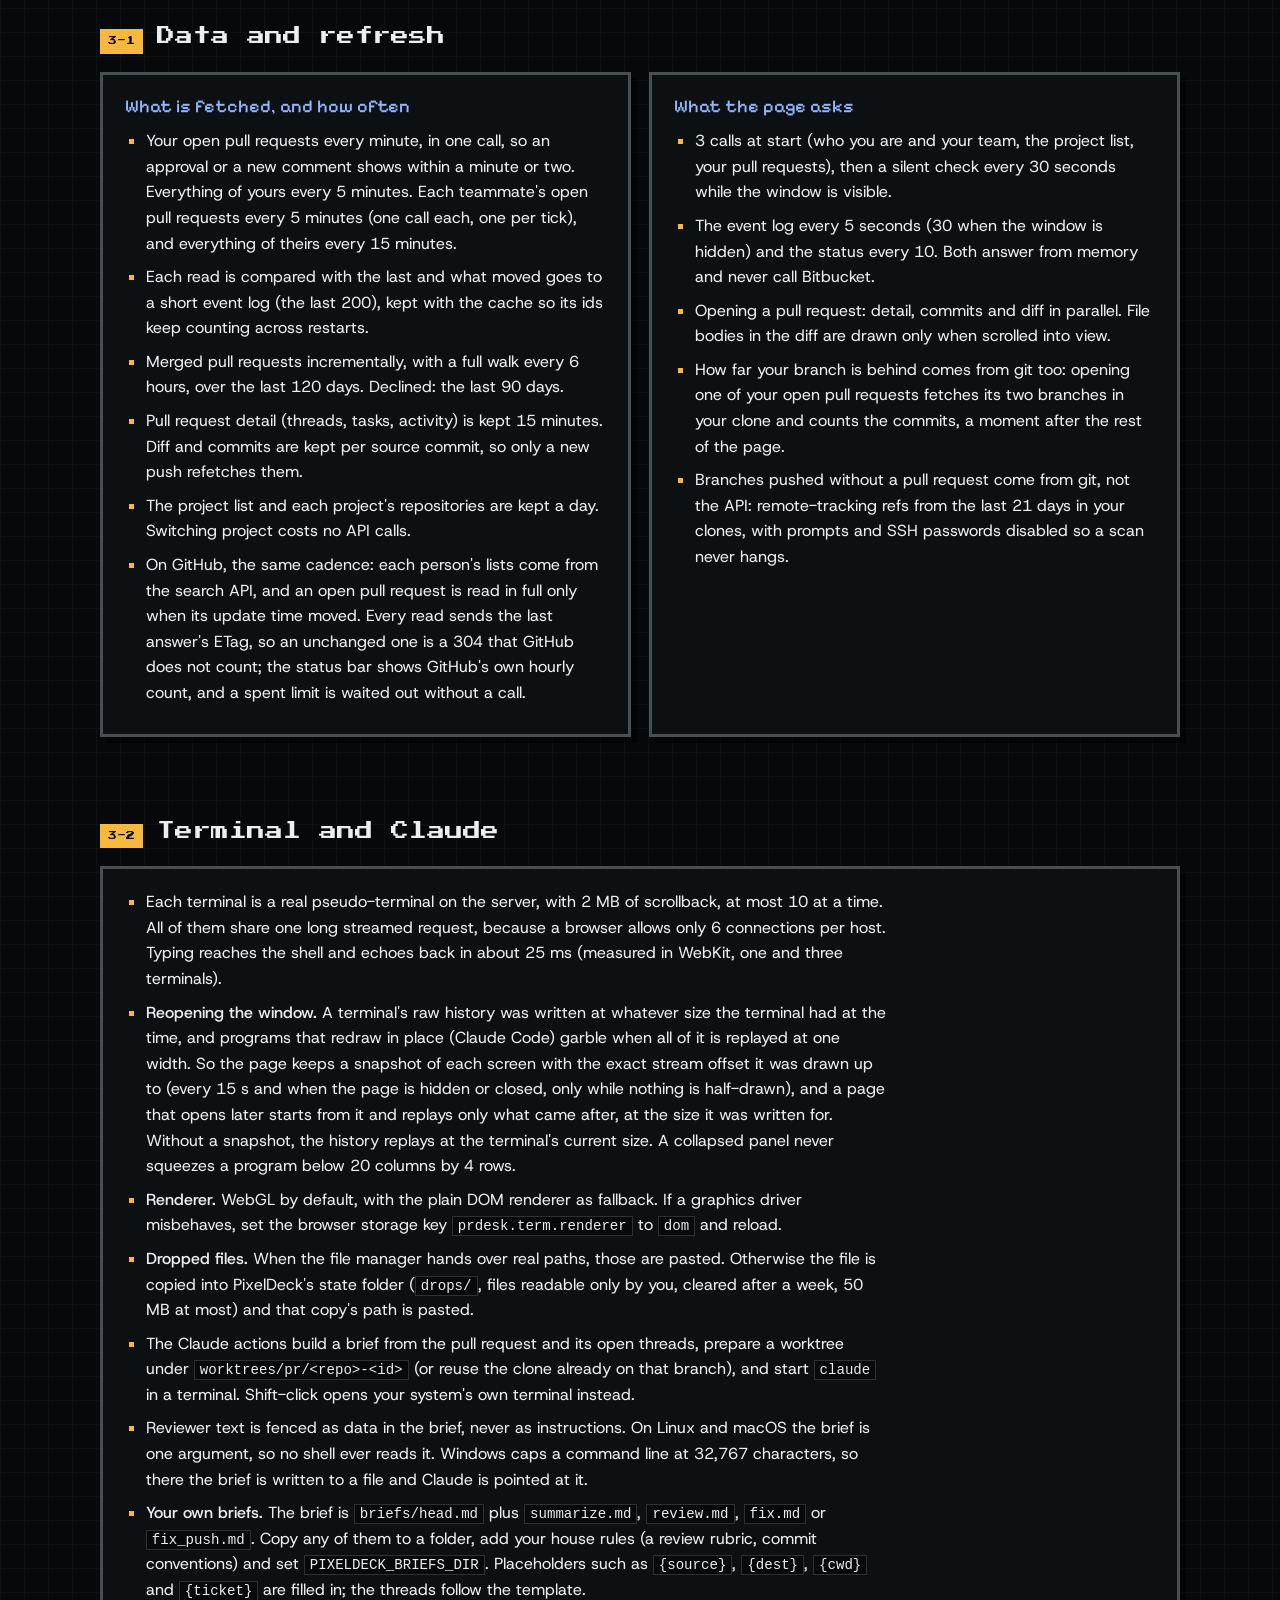
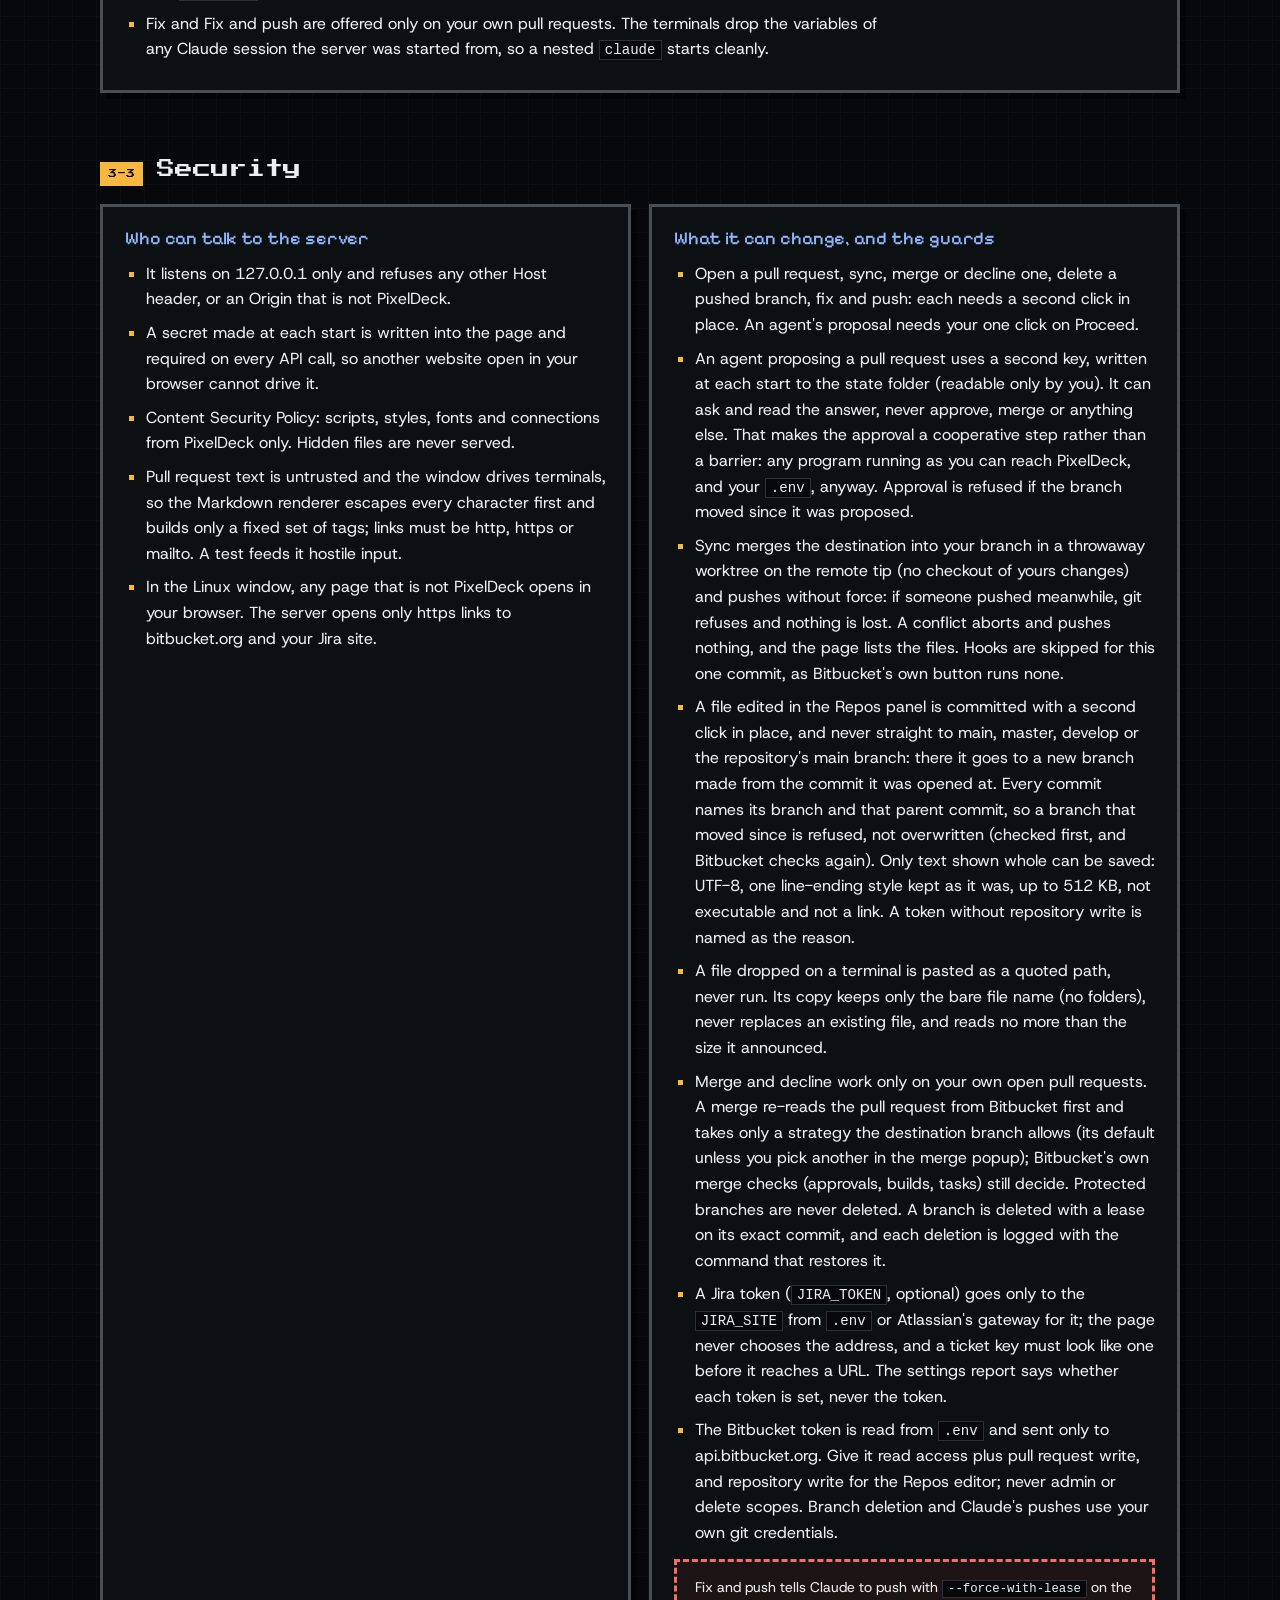
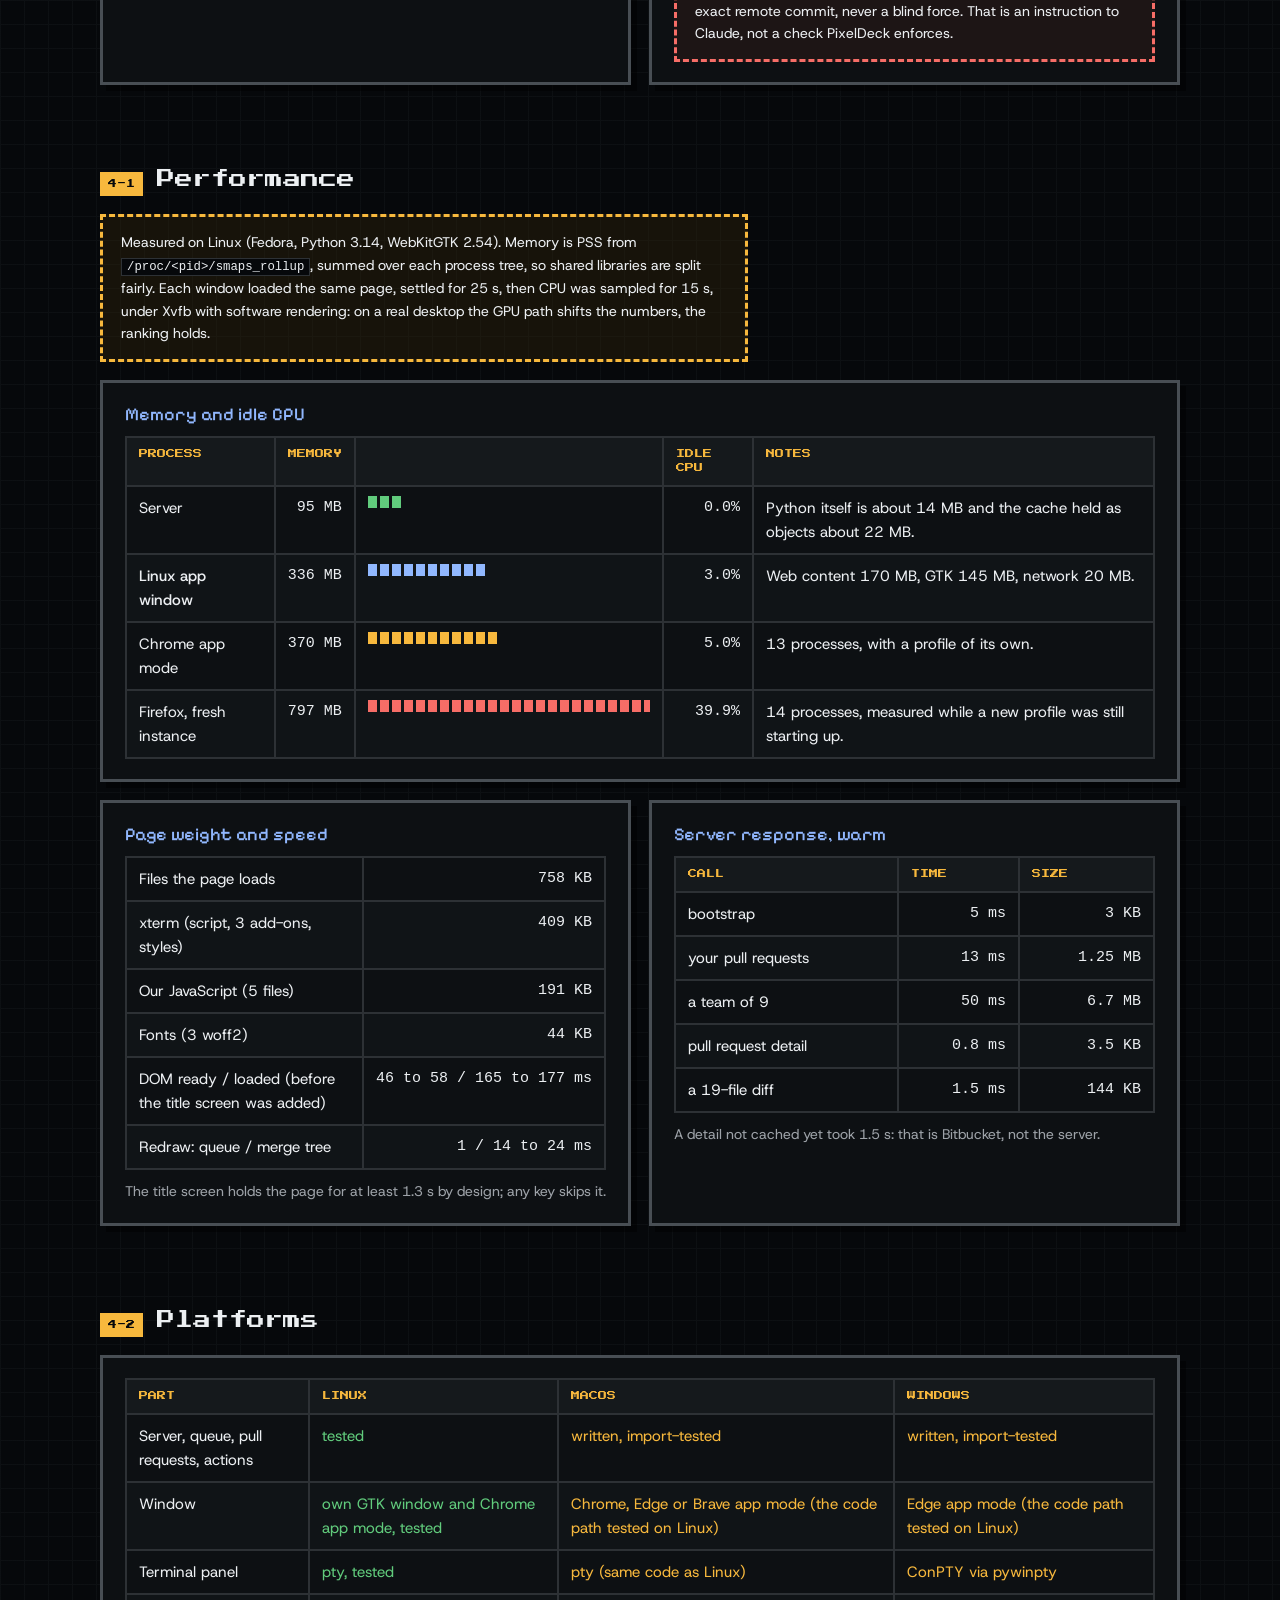
==== commit 66c600ee: "feat: GitHub and GitLab as code hosts (#28) * refactor: read pull requests through a host seam  The " ====
--- a/docs/pixeldeck-documentation.html
+++ b/docs/pixeldeck-documentation.html
@@ -217,7 +217,6 @@
       <li><strong>The arcade dock</strong>: Tetris, Snake and Flappy beside the terminal, switched on in the Layout menu. The bot and the slime play in all three. Game keys stay in the game while it has focus.</li>
       <li><strong>Bot ideas</strong>: while one of your pull requests waits on reviewers or on its merge, the bot on the terminal bar now and then suggests a round, built from parts so the same line does not come back soon. At most every 10 minutes, never while you type, never taking focus.</li>
       <li><strong>Music</strong>: a retro boombox for Spotify (pixelated album art, a green LCD, a block progress bar to seek, transport keys, volume blocks, an equalizer, devices, playlists as cassettes) and a mini player in the status bar. It drives your own Spotify app through the Web API with your own Spotify app's Client ID (<code>SPOTIFY_CLIENT_ID</code>); Premium is needed for the owner and for control. <strong>Preview</strong> shows it with made-up music.</li>
-      <li><strong>YouTube</strong>: a switch on top of the Music panel picks Spotify or YouTube. A pasted YouTube link plays at once, with no key; a free YouTube Data API v3 key (<code>YOUTUBE_API_KEY</code>, saved from Settings, Connected apps, YouTube) adds search, about 100 a day on the free quota. Videos play in YouTube's own player inside a pixel TV with the bot on top, in the panel or floating over your work; the bar's mini player switches Spotify and YouTube, and a quick toggle floats the TV.</li>
       <li><strong>Lyrics and devices</strong>: the LYRICS key shows the song's lyrics beside the deck, from LRCLIB (lrclib.net), timed when LRCLIB has the times, following the song, a click on a line jumping there; only the title, artist, album and length are sent, while the lyrics are open. PLAY ON shows the device playing with a picture of its kind and lists the others; the status bar names it when it is not this computer.</li>
       <li><strong>Music without the Spotify app</strong>: with spotifyd installed (an open-source Spotify Connect player, not made by Spotify; Premium needed) and signed in once from Settings, Connections, Spotify, PixelDeck runs it alongside the server as the device PixelDeck, playing through this computer's speakers. It restarts if it stops, stops with the server, and never announces itself on the network.</li>
       <li><strong>Welcome</strong>: on the first start, "Welcome" in eight languages drawn in pixels until you insert a coin, then five stages (the crew, where your code lives, your tools, your look, press start); SKIP at any moment, Help, Welcome plays it again.</li>
@@ -254,6 +253,7 @@
 cd pixeldeck
 cp .env.example .env        # Windows: copy .env.example .env</code></pre>
   <p>Set <code>BITBUCKET_EMAIL</code>, <code>BITBUCKET_TOKEN</code>, <code>BITBUCKET_WORKSPACE</code>, and <code>PIXELDECK_WORKSPACE_ROOT</code> (the folder with your clones). Create the token at <a href="https://id.atlassian.com/manage-profile/security/api-tokens">id.atlassian.com</a> with Bitbucket read access to your user, the workspace, repositories and pull requests, plus pull request write if you want to open, merge and decline pull requests from PixelDeck, and repository write to commit a file edited in the Repos panel. It never needs admin or delete scopes.</p>
+  <p>On GitHub or GitLab instead, set <code>PIXELDECK_CODE_HOST=github</code> (or <code>gitlab</code>) and <code>GITHUB_TOKEN</code> (or <code>GITLAB_TOKEN</code>), or pick the host in <b>Settings, Setup</b>. A GitHub token needs read access to Pull requests, Contents and Metadata (<a href="https://github.com/settings/personal-access-tokens/new">github.com, Settings, Fine-grained tokens</a>); a GitLab one the <code>read_api</code> scope (<a href="https://gitlab.com/-/user_settings/personal_access_tokens">gitlab.com, Access tokens</a>). Both hosts are read only for now: merging, approving and declining stay on their websites.</p>
   <h3 style="margin-top:18px">2. Start it</h3>
   <div class="scroll"><table>
     <thead><tr><th>System</th><th>Start</th><th>Stop</th><th>Extras</th></tr></thead>
@@ -274,10 +274,12 @@
     <tbody>
       <tr><td><code>BITBUCKET_EMAIL</code>, <code>BITBUCKET_TOKEN</code></td><td>Your Atlassian account email and API token. Required.</td></tr>
       <tr><td><code>BITBUCKET_WORKSPACE</code></td><td>The workspace slug, as in <code>bitbucket.org/&lt;workspace&gt;/&lt;repo&gt;</code>. Required.</td></tr>
+      <tr><td><code>PIXELDECK_CODE_HOST</code></td><td>Where your pull requests live: <code>bitbucket</code> (the default), <code>github</code> or <code>gitlab</code>. One at a time; each keeps its own settings, cache and team.</td></tr>
+      <tr><td><code>GITHUB_TOKEN</code>, <code>GITHUB_URL</code>, <code>GITHUB_ORG</code></td><td>A GitHub personal access token with read access to pull requests, contents and metadata; the API address (default <code>https://api.github.com</code>, Enterprise <code>https://&lt;server&gt;/api/v3</code>); an organization to keep to, whose members the team picker offers.</td></tr>
+      <tr><td><code>GITLAB_TOKEN</code>, <code>GITLAB_URL</code>, <code>GITLAB_GROUP</code></td><td>A GitLab personal access token with <code>read_api</code>; your server (default <code>https://gitlab.com</code>); a group to keep to, with its subgroups.</td></tr>
       <tr><td><code>BITBUCKET_PROJECT</code></td><td>Start scoped to one project key. Empty: every project. You can switch in the app.</td></tr>
       <tr><td><code>JIRA_SITE</code>, <code>TICKET_PREFIXES</code></td><td>Turn ticket keys such as <code>ABC-123</code> in branches and titles into Jira links. With no prefixes, any key that looks like one counts, so set them when you can.</td></tr>
       <tr><td><code>SPOTIFY_CLIENT_ID</code></td><td>Your own Spotify app's Client ID, for the music player. Register <code>http://127.0.0.1:8642/spotify/callback</code> (your port) as its redirect URI; Spotify allows plain http only for 127.0.0.1. No client secret: sign-in uses PKCE.</td></tr>
-      <tr><td><code>YOUTUBE_API_KEY</code></td><td>A free YouTube Data API v3 key, for searching YouTube in the Music panel. Pasted links play without it. Saved from Settings, Connected apps, YouTube; never sent to the page.</td></tr>
       <tr><td><code>JIRA_TOKEN</code>, <code>JIRA_EMAIL</code></td><td>An Atlassian API token with Jira access, for the ticket status in the merge popup. A classic token talks to the site; a token with scopes goes through Atlassian's gateway, found on its own. The Bitbucket token is never sent to Jira. <code>JIRA_EMAIL</code> defaults to <code>BITBUCKET_EMAIL</code>.</td></tr>
       <tr><td><code>PIXELDECK_WORKSPACE_ROOT</code></td><td>The folder with your local clones: for pushed branches, worktrees and the terminal's start folder. Default: the folder PixelDeck sits in.</td></tr>
       <tr><td><code>PIXELDECK_RELEASE_REPOS</code></td><td>Glob patterns of repos whose pull requests target master or main before develop.</td></tr>
@@ -353,6 +355,7 @@
       <li>Merged pull requests incrementally, with a full walk every 6 hours, over the last 120 days. Declined: the last 90 days.</li>
       <li>Pull request detail (threads, tasks, activity) is kept 15 minutes. Diff and commits are kept per source commit, so only a new push refetches them.</li>
       <li>The project list and each project's repositories are kept a day. Switching project costs no API calls.</li>
+      <li>On GitHub, the same cadence: each person's lists come from the search API, and an open pull request is read in full only when its update time moved. Every read sends the last answer's ETag, so an unchanged one is a 304 that GitHub does not count; the status bar shows GitHub's own hourly count, and a spent limit is waited out without a call.</li>
     </ul>
   </div>
   <div class="card">
@@ -489,6 +492,8 @@
       <tr><td><code>terminals.py</code></td><td class="n">259</td><td>Terminal sessions: pty on Linux and macOS, ConPTY on Windows.</td></tr>
       <tr><td><code>launcher.py</code></td><td class="n">232</td><td>Claude brief from templates, worktree, launch.</td></tr>
       <tr><td><code>bitbucket.py</code></td><td class="n">240</td><td>REST client, paging, the hourly call counter, and a multipart form for commits.</td></tr>
+      <tr><td><code>hosts.py</code>, <code>codehost.py</code></td><td class="n">474</td><td>The code host seam the engine reads through (Bitbucket by default), and the careful JSON client GitHub and GitLab share: ETags, rate limits, the token kept to its own server.</td></tr>
+      <tr><td><code>github.py</code>, <code>gitlab.py</code></td><td class="n">983</td><td>GitHub (REST v3, Enterprise too) and GitLab (REST v4) as read-only code hosts, and their setup check.</td></tr>
       <tr><td><code>actions.py</code></td><td class="n">414</td><td>Open, sync, merge (with the popup's options) and decline a pull request; review; delete a pushed branch.</td></tr>
       <tr><td><code>gitscan.py</code>, <code>opener.py</code>, <code>check_api.py</code></td><td class="n">261</td><td>Branches pushed without a pull request; opening links; an API shape check.</td></tr>
       <tr><td><code>briefs/</code></td><td class="n">62</td><td>The default Claude brief templates.</td></tr>
@@ -506,14 +511,14 @@
     <li>Run it on a real Mac and a real Windows machine, and fix what turns up.</li>
     <li>Compress API responses, or slim the team payload to what the views draw: 6.7 MB of JSON would be 374 KB compressed.</li>
     <li>Two windows showing the same terminal fight over its size: the last one to resize wins.</li>
-    <li>Bitbucket Cloud only. Bitbucket Data Center, GitHub and GitLab are not supported.</li>
+    <li>GitHub and GitLab are read only: merge, approve, decline, sync, opening a pull request and the Repos panel work on Bitbucket only. Bitbucket Data Center is not supported.</li>
     <li>The Repos editor commits one file at a time. Executable files, links, files that are not UTF-8 or mix line endings, and files over 512 KB are edited on Bitbucket.</li>
   </ul>
 </div>
 
 <footer>
   PIXELDECK &middot; MIT LICENSE &middot; FONTS UNDER THE SIL OPEN FONT LICENSE &middot; XTERM.JS UNDER MIT<br>
-  NOT AFFILIATED WITH ATLASSIAN OR ANTHROPIC
+  NOT AFFILIATED WITH ATLASSIAN, GITHUB, GITLAB OR ANTHROPIC
 </footer>
 
 </div>
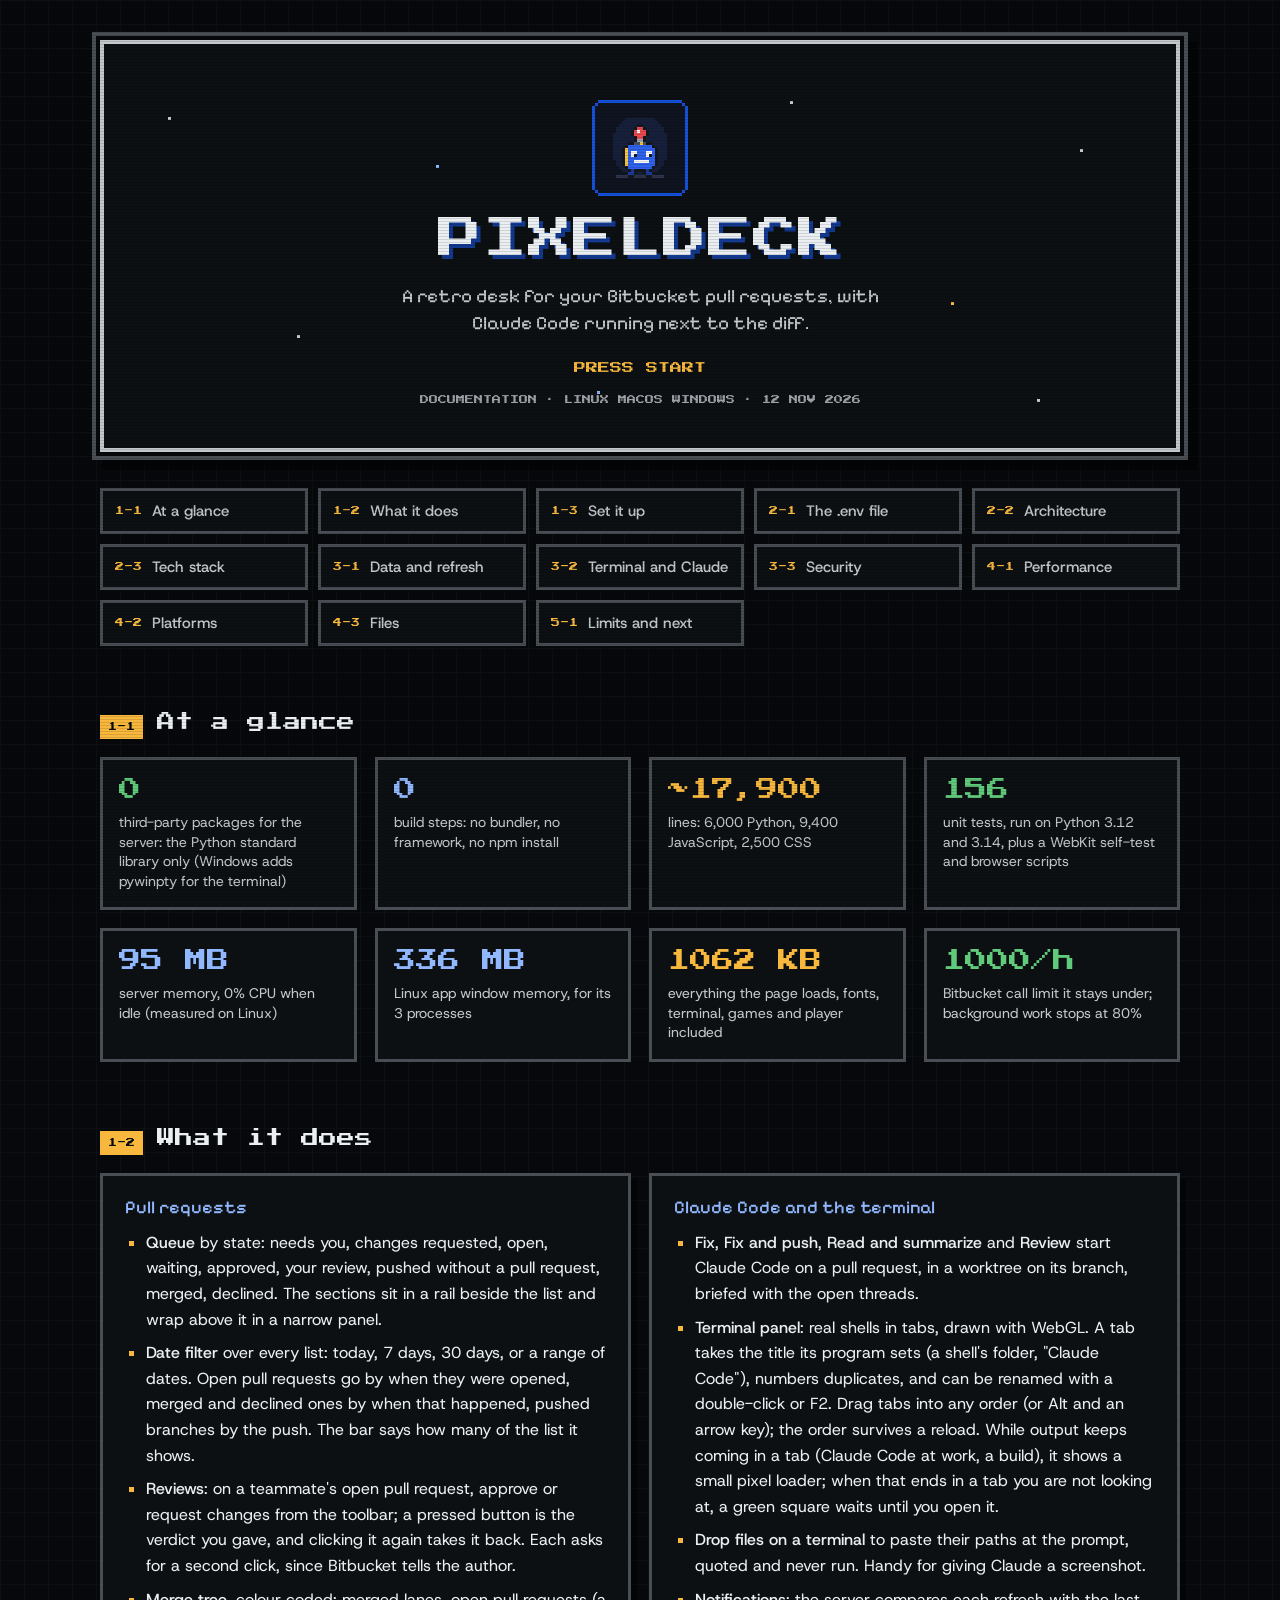
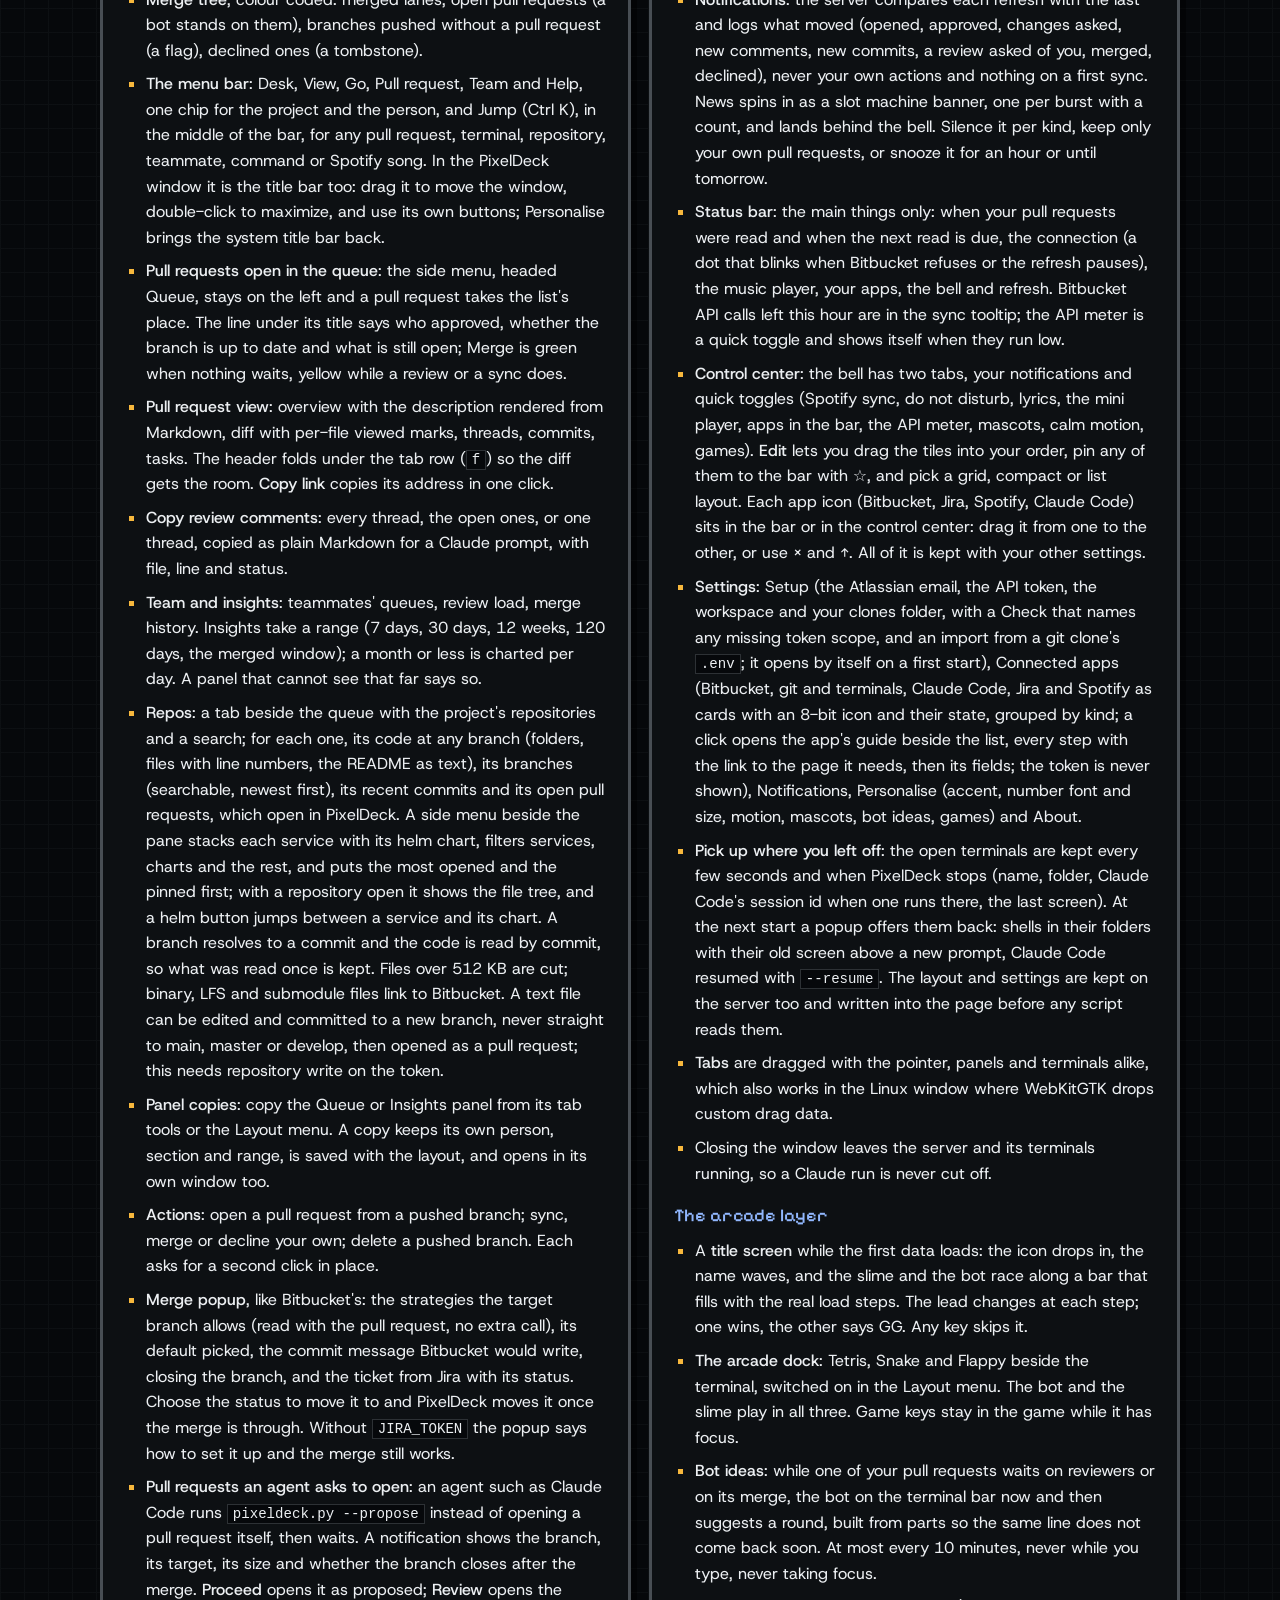
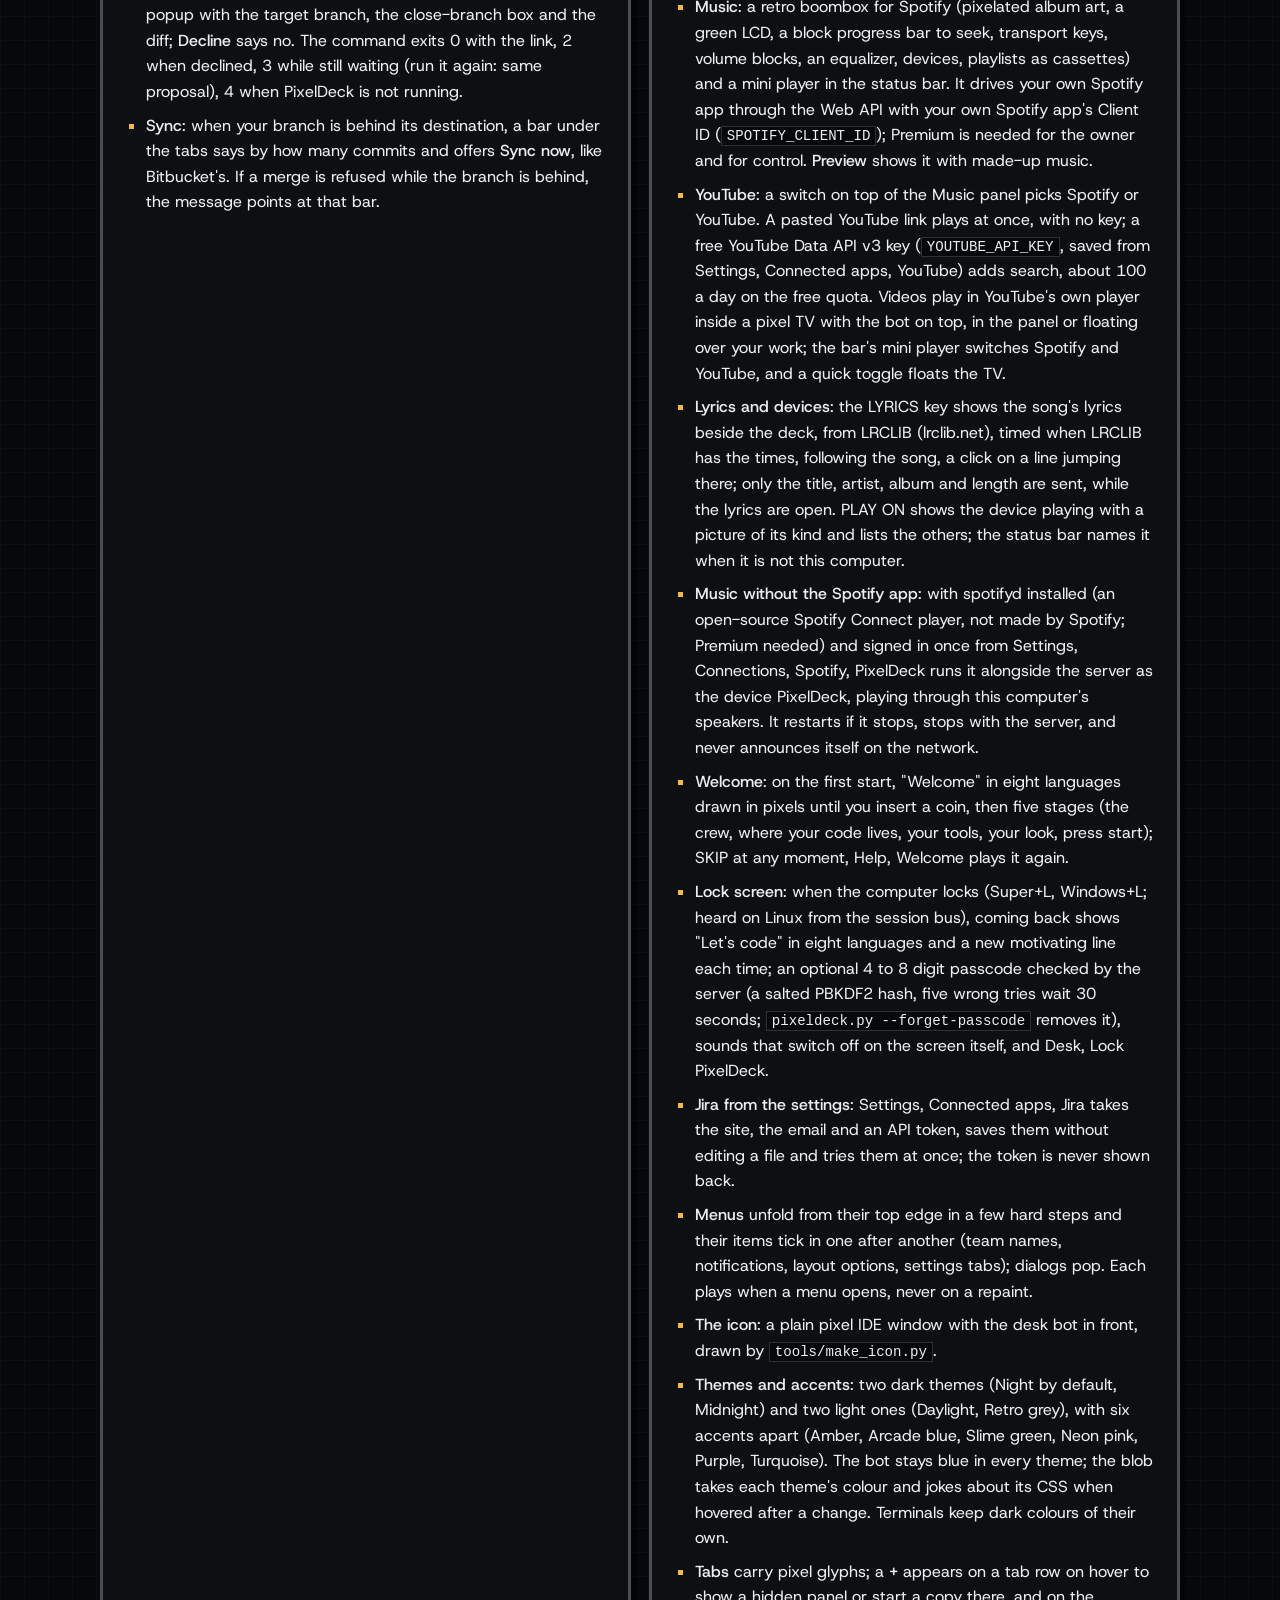
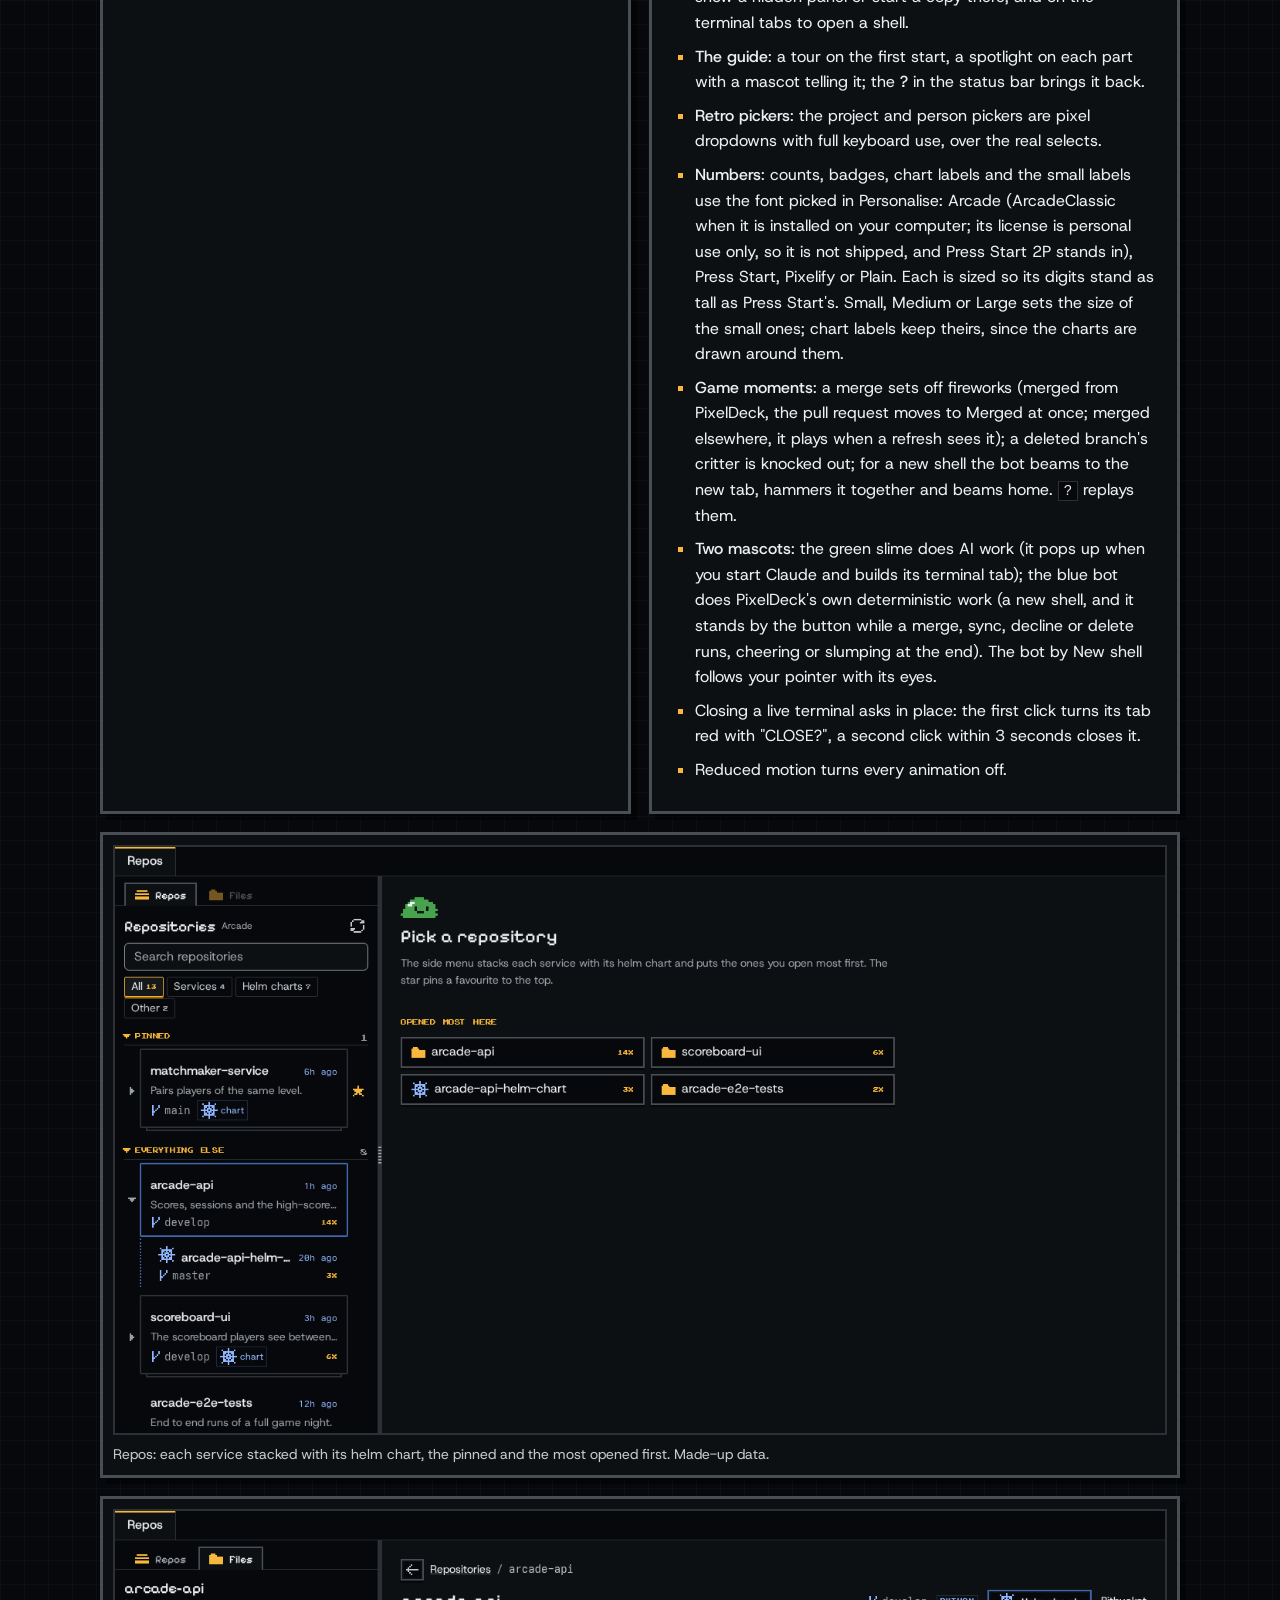
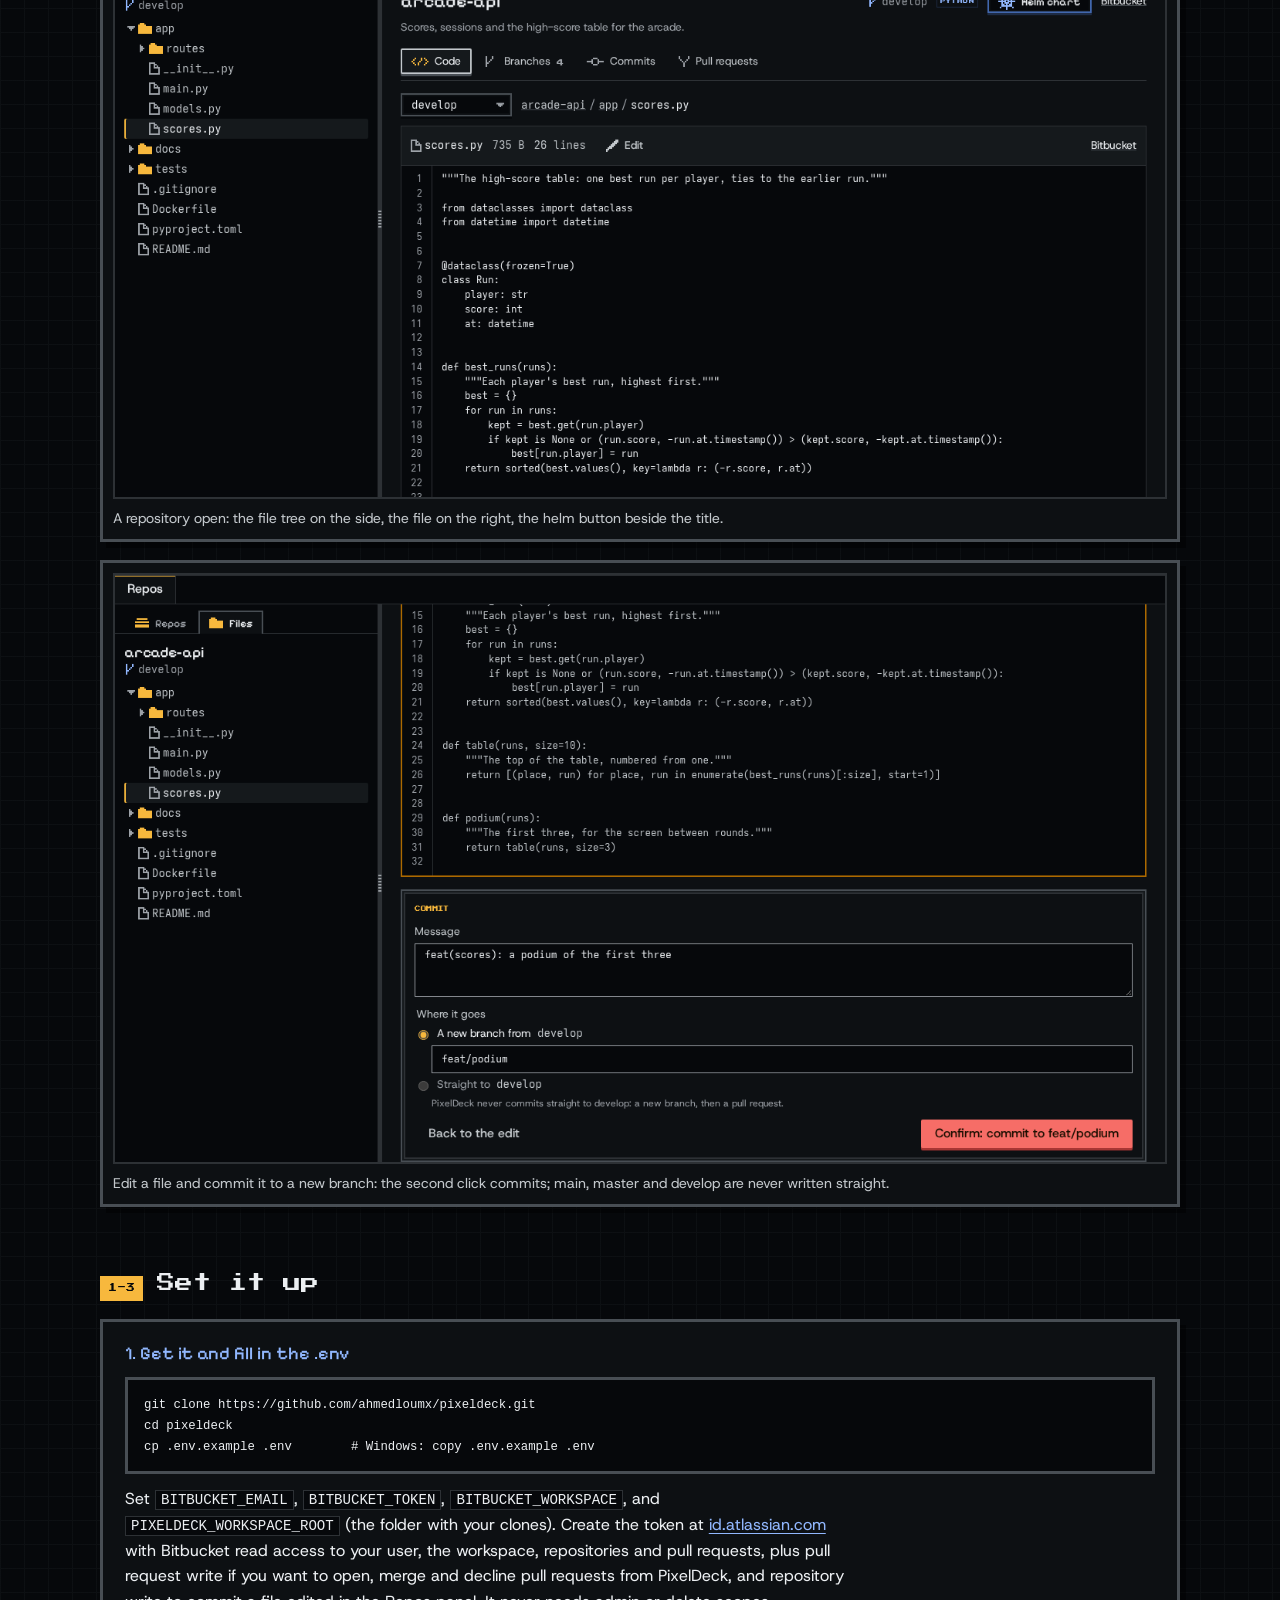
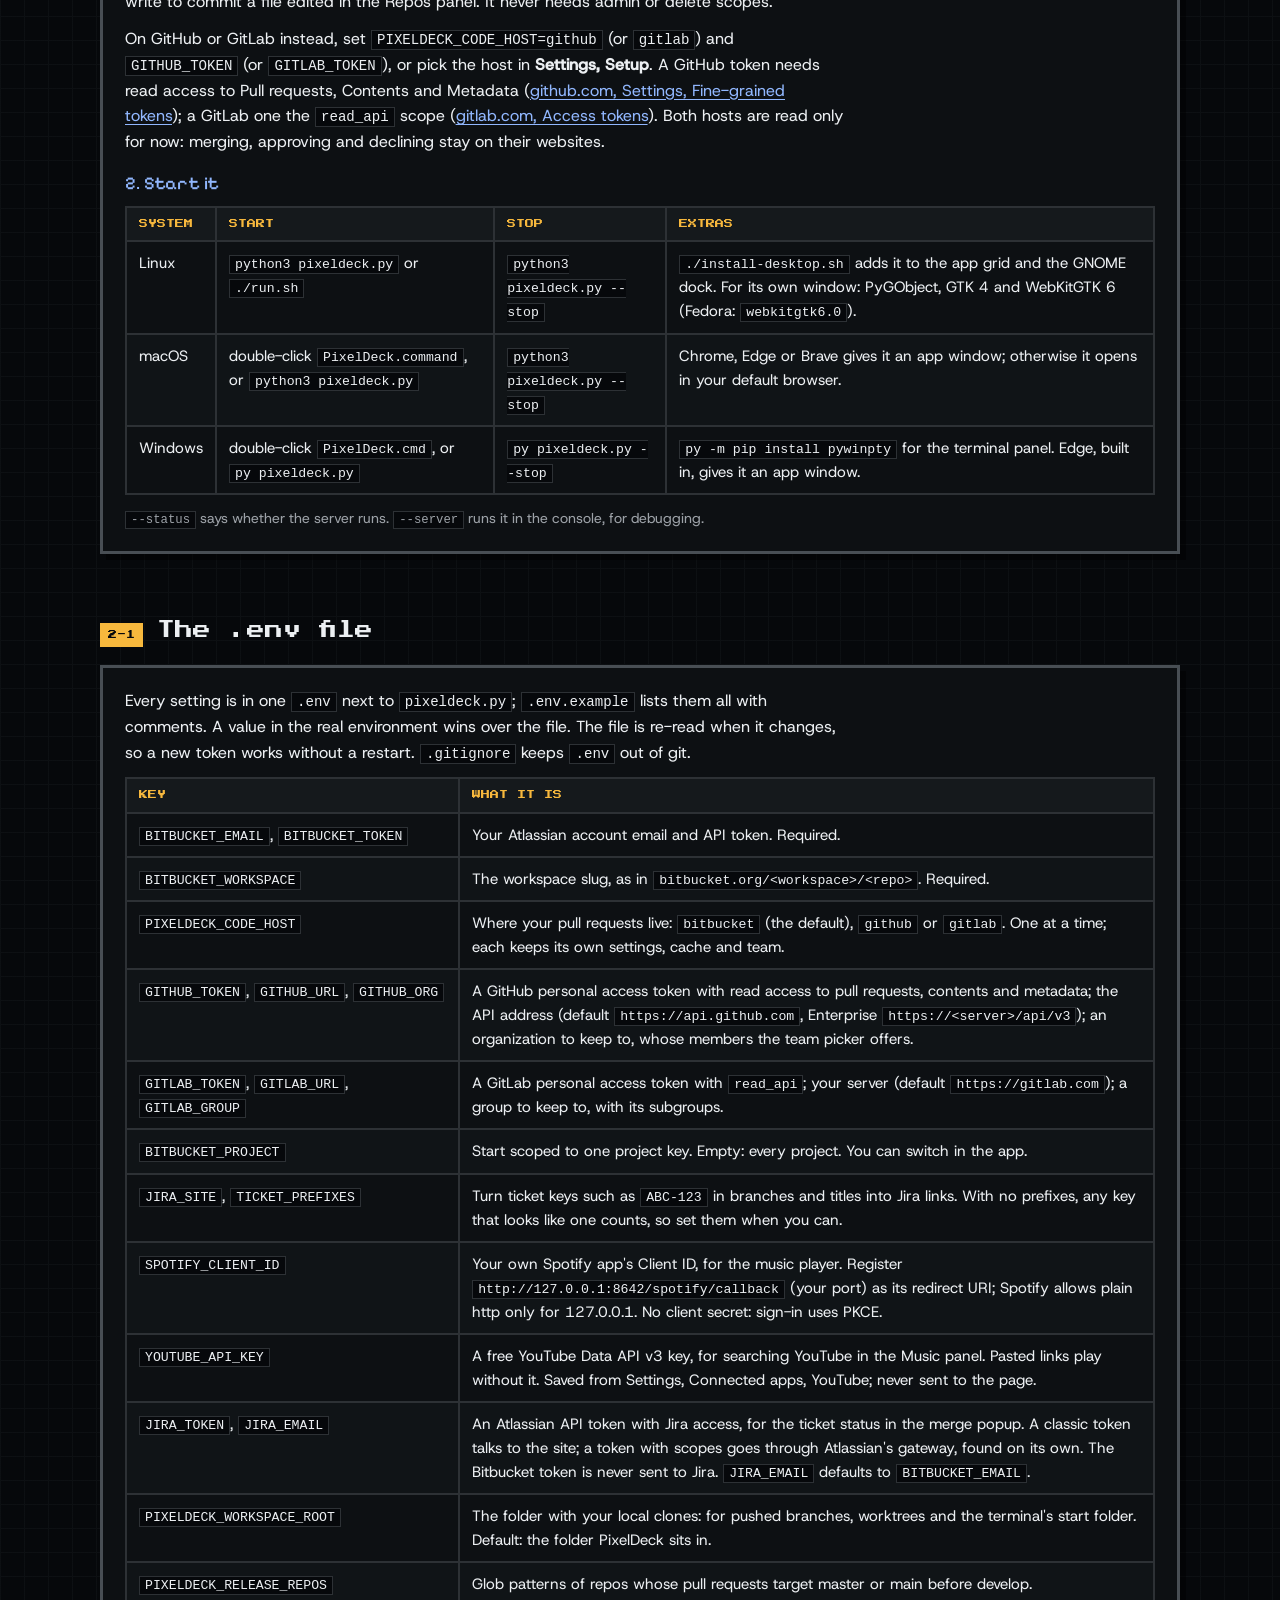
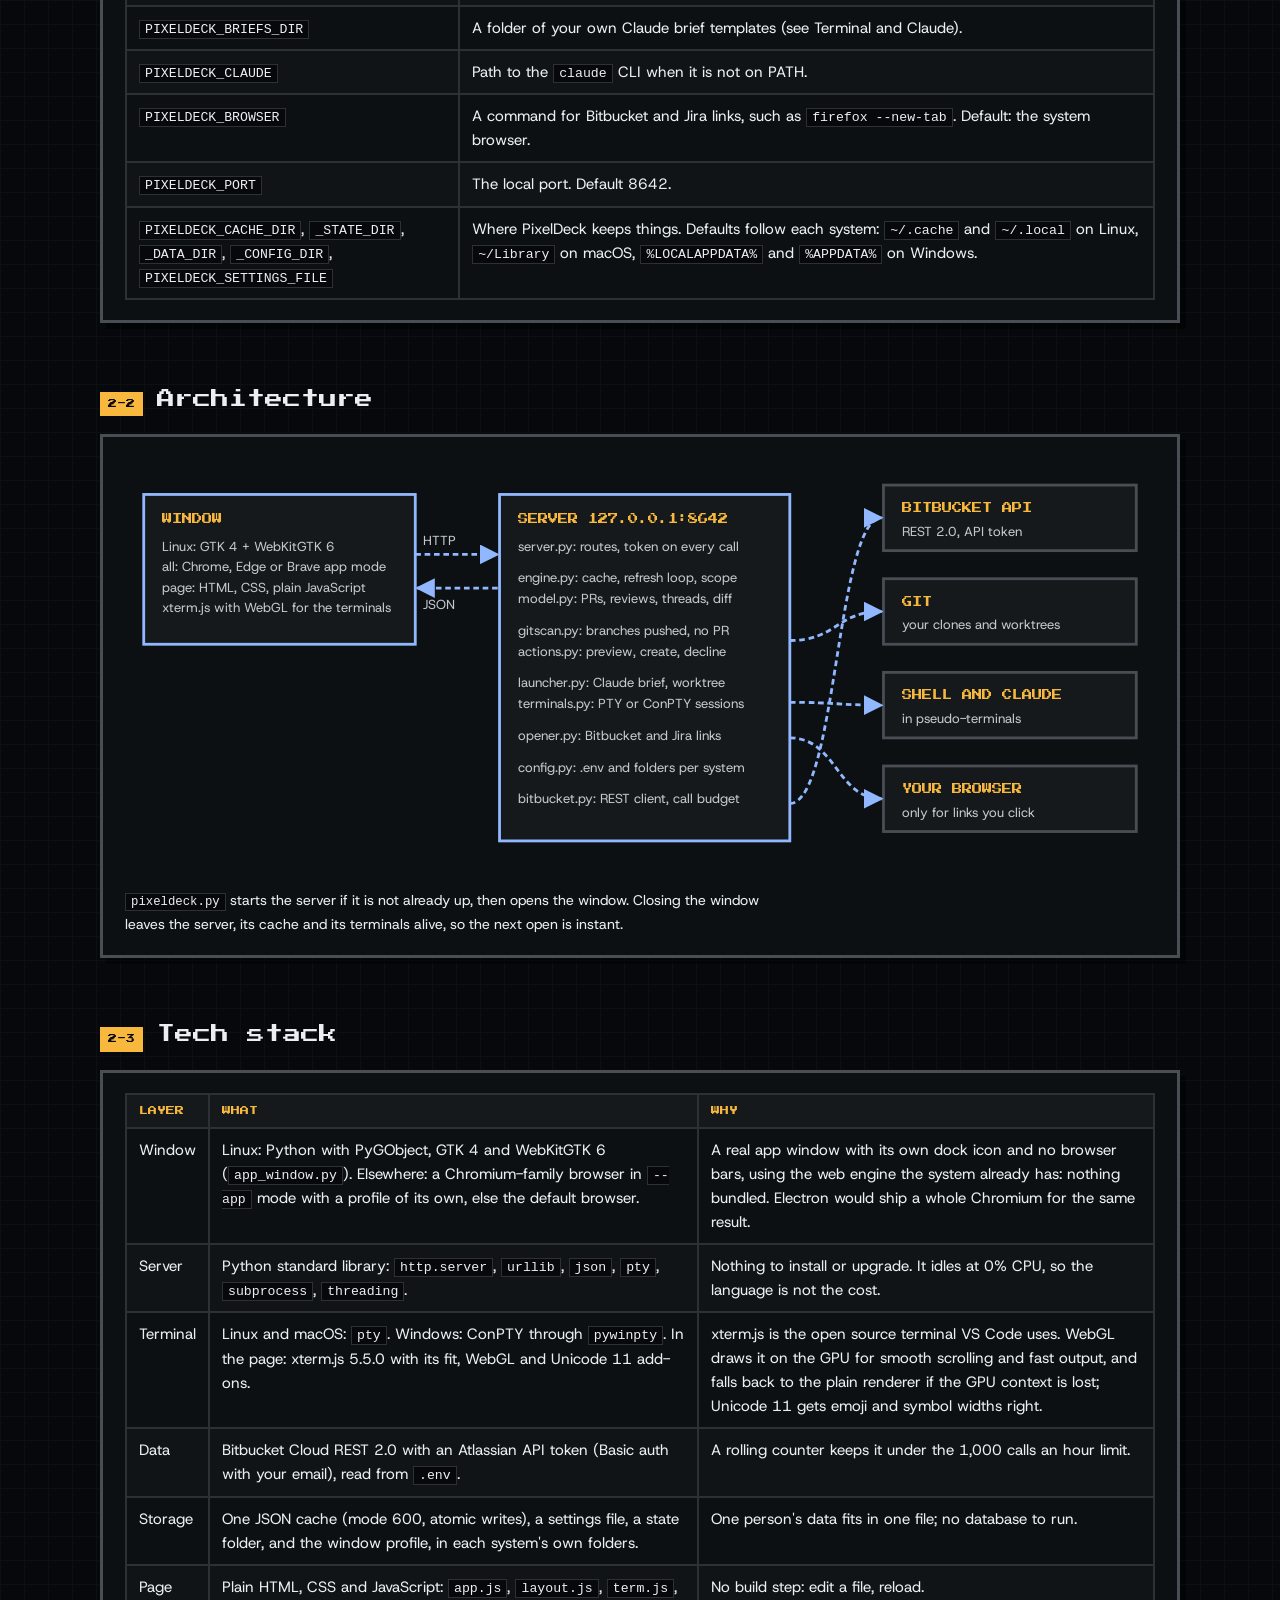
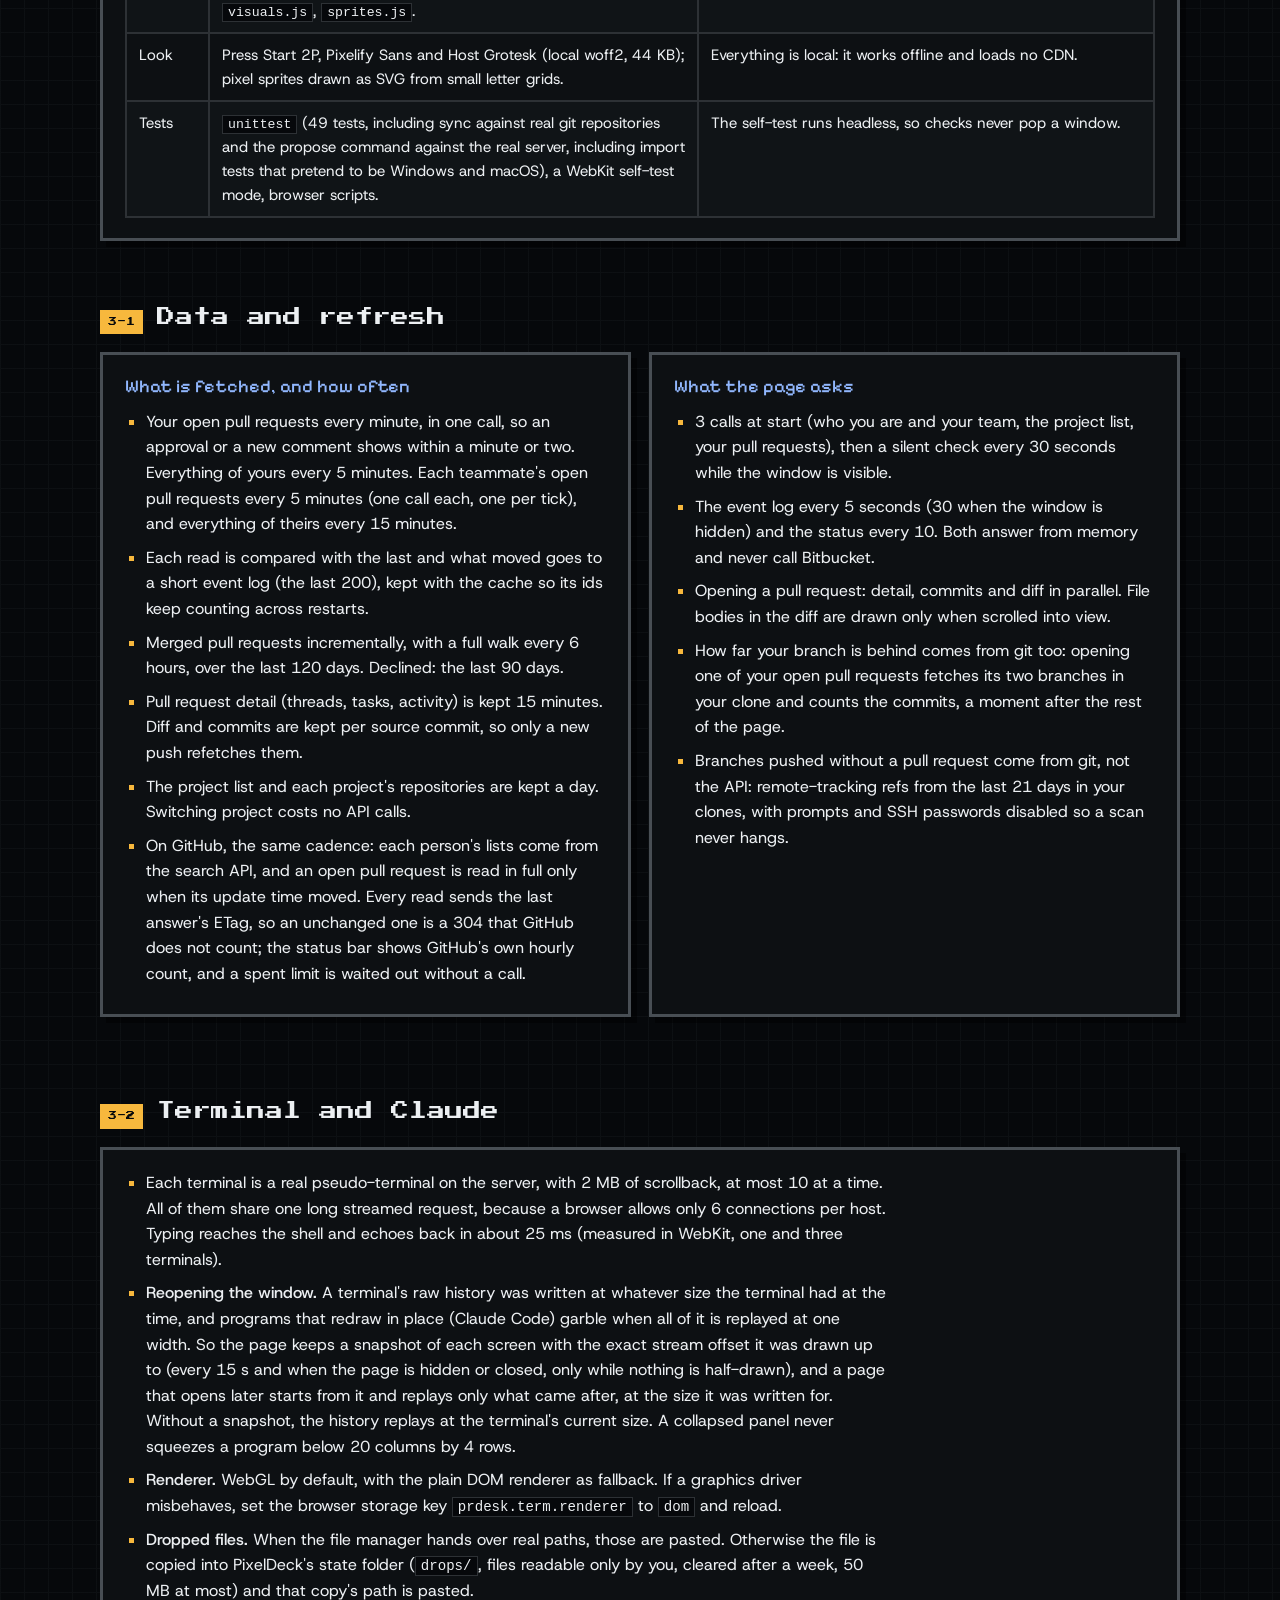
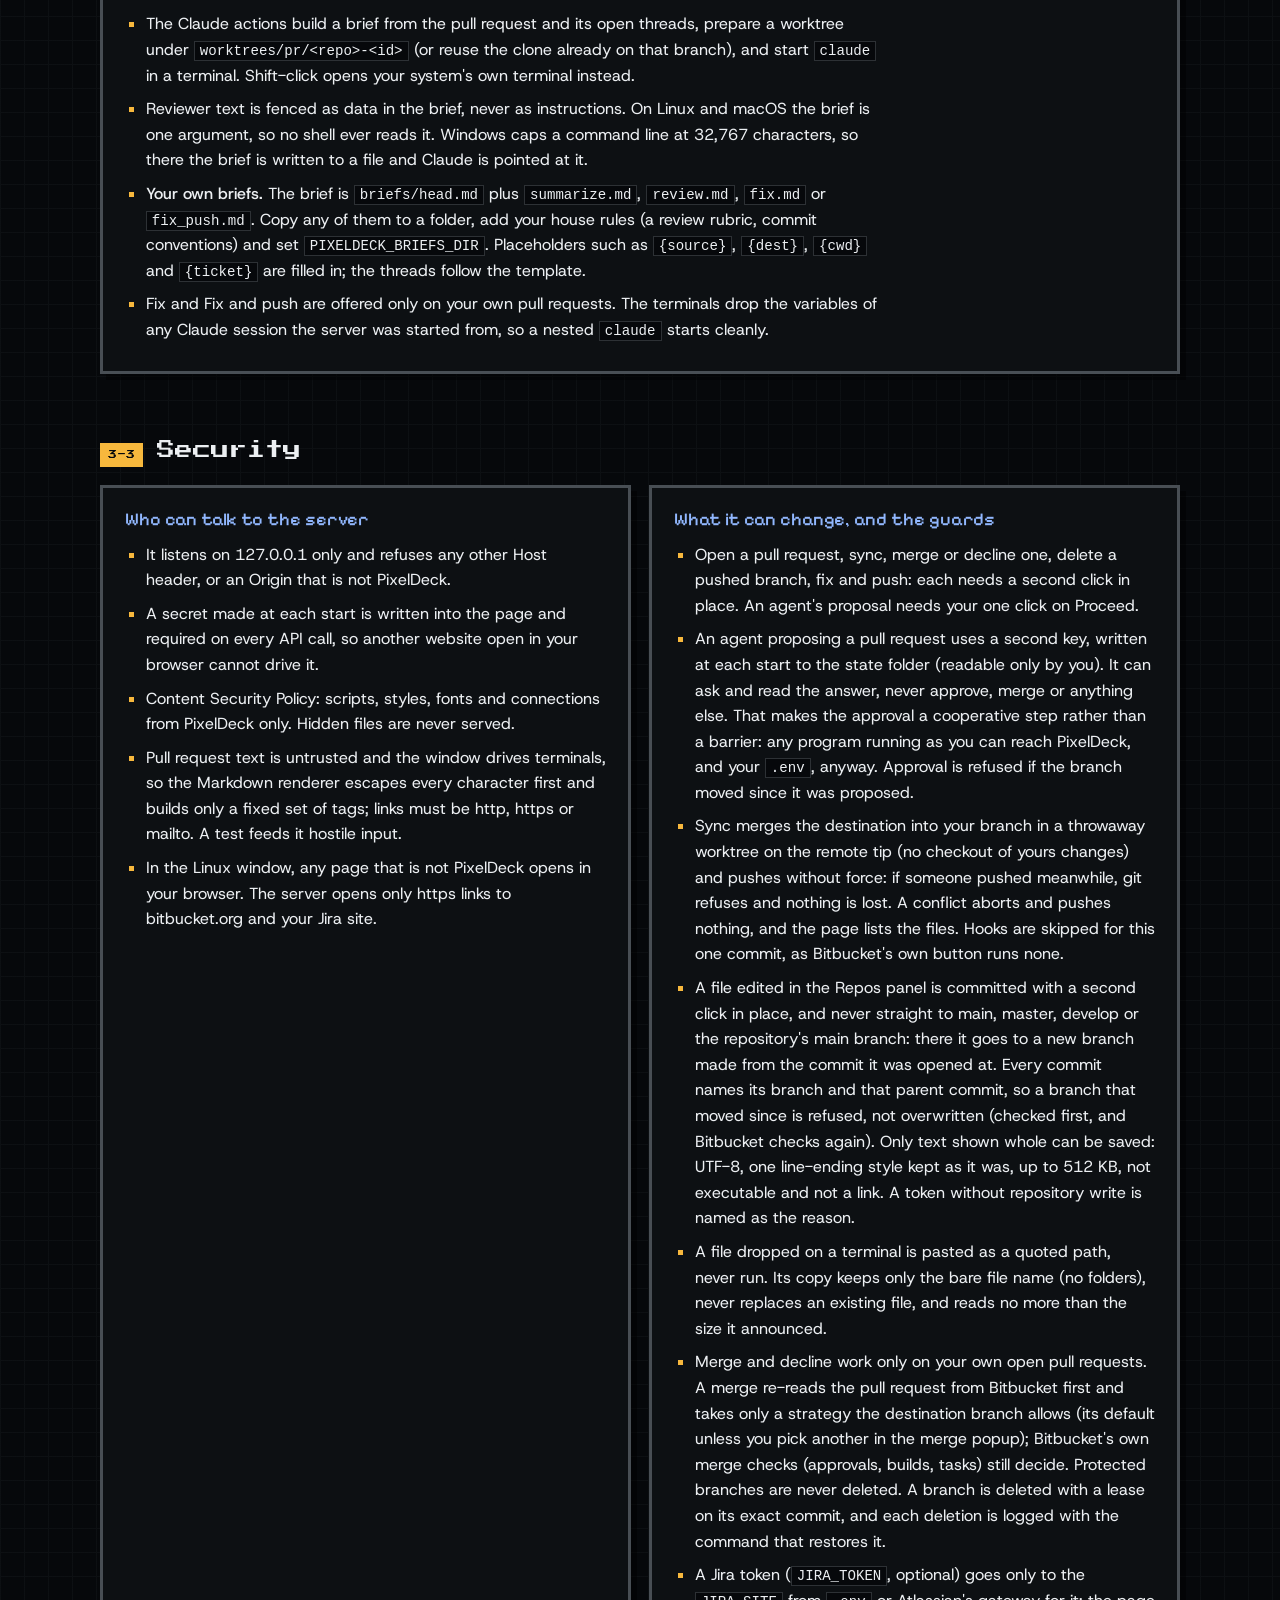
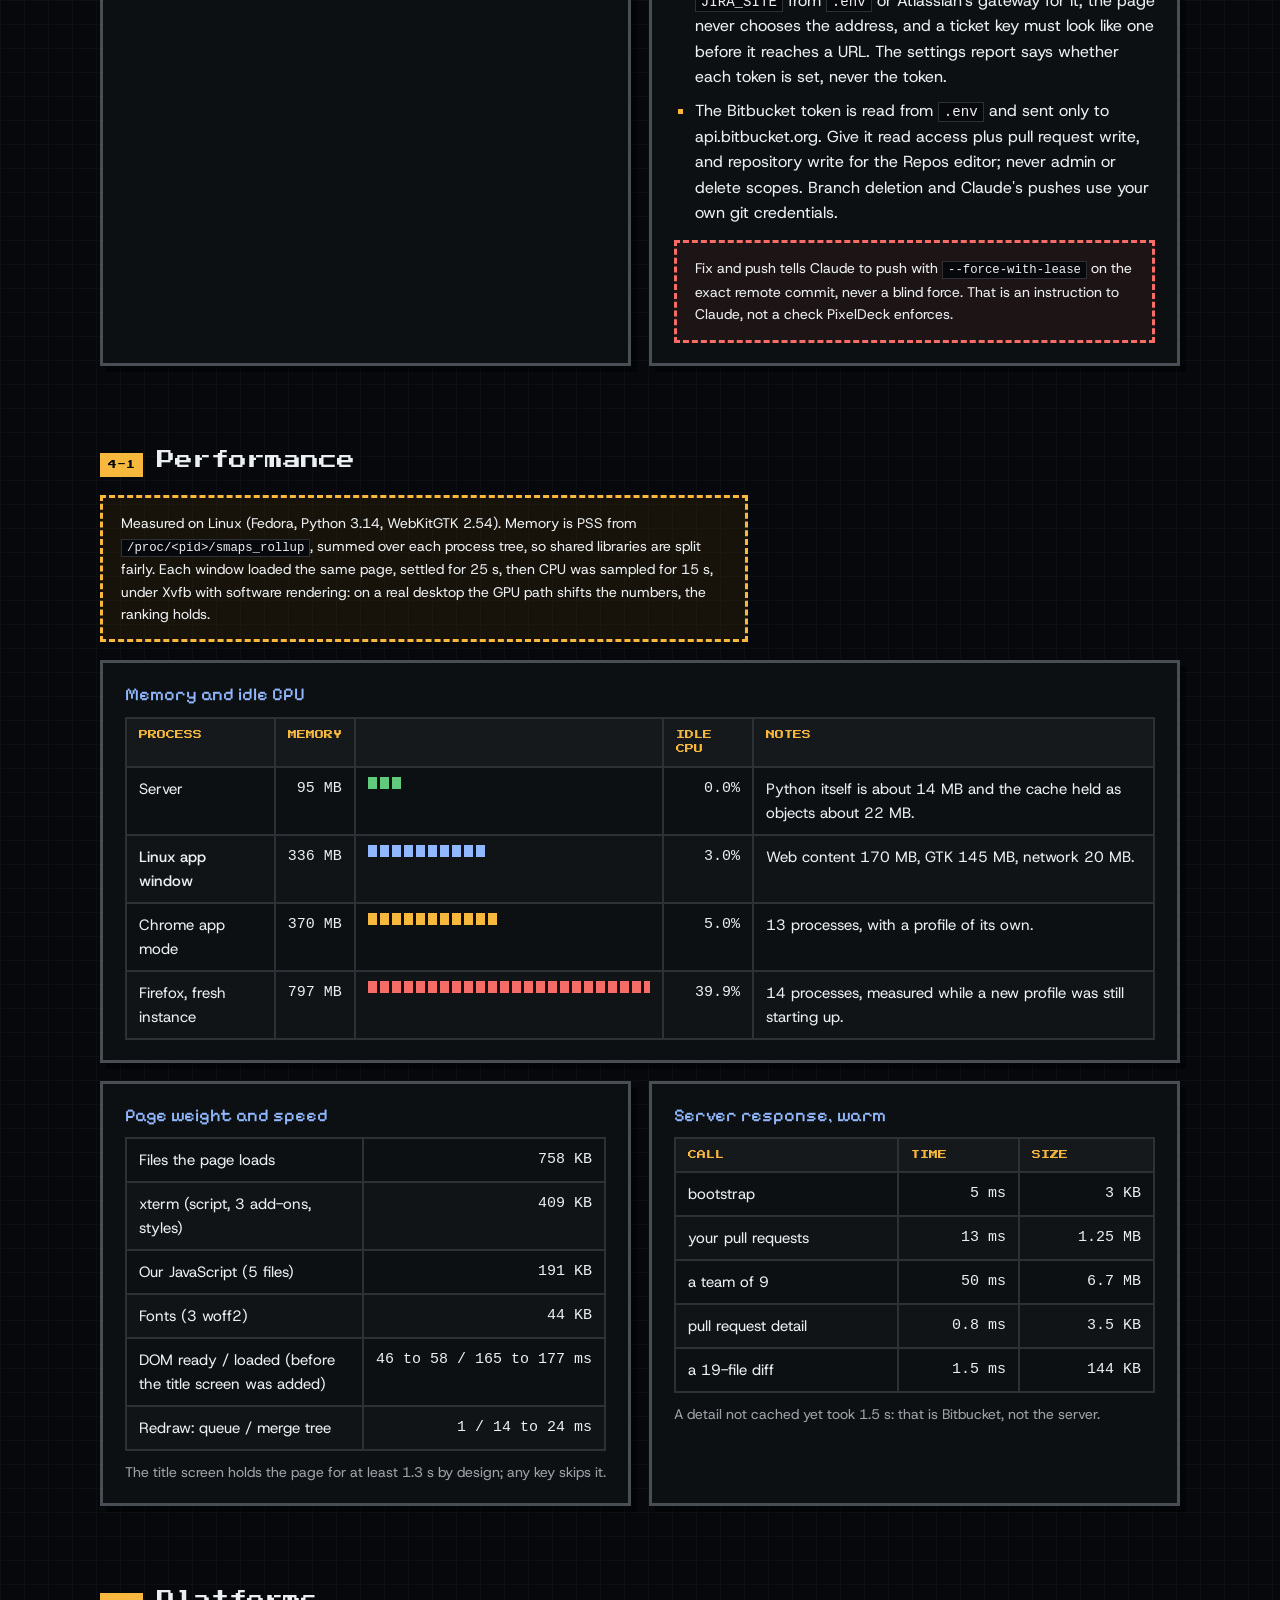
==== commit e29610b4: "feat: YouTube in Music, floating pixel TV (#29) The Music panel gets a switch on top, Spotify or You" ====
--- a/docs/pixeldeck-documentation.html
+++ b/docs/pixeldeck-documentation.html
@@ -217,6 +217,7 @@
       <li><strong>The arcade dock</strong>: Tetris, Snake and Flappy beside the terminal, switched on in the Layout menu. The bot and the slime play in all three. Game keys stay in the game while it has focus.</li>
       <li><strong>Bot ideas</strong>: while one of your pull requests waits on reviewers or on its merge, the bot on the terminal bar now and then suggests a round, built from parts so the same line does not come back soon. At most every 10 minutes, never while you type, never taking focus.</li>
       <li><strong>Music</strong>: a retro boombox for Spotify (pixelated album art, a green LCD, a block progress bar to seek, transport keys, volume blocks, an equalizer, devices, playlists as cassettes) and a mini player in the status bar. It drives your own Spotify app through the Web API with your own Spotify app's Client ID (<code>SPOTIFY_CLIENT_ID</code>); Premium is needed for the owner and for control. <strong>Preview</strong> shows it with made-up music.</li>
+      <li><strong>YouTube</strong>: a switch on top of the Music panel picks Spotify or YouTube. A pasted YouTube link plays at once, with no key; a free YouTube Data API v3 key (<code>YOUTUBE_API_KEY</code>, saved from Settings, Connected apps, YouTube) adds search, about 100 a day on the free quota. Videos play in YouTube's own player inside a pixel TV with the bot on top, in the panel or floating over your work; the bar's mini player switches Spotify and YouTube, and a quick toggle floats the TV.</li>
       <li><strong>Lyrics and devices</strong>: the LYRICS key shows the song's lyrics beside the deck, from LRCLIB (lrclib.net), timed when LRCLIB has the times, following the song, a click on a line jumping there; only the title, artist, album and length are sent, while the lyrics are open. PLAY ON shows the device playing with a picture of its kind and lists the others; the status bar names it when it is not this computer.</li>
       <li><strong>Music without the Spotify app</strong>: with spotifyd installed (an open-source Spotify Connect player, not made by Spotify; Premium needed) and signed in once from Settings, Connections, Spotify, PixelDeck runs it alongside the server as the device PixelDeck, playing through this computer's speakers. It restarts if it stops, stops with the server, and never announces itself on the network.</li>
       <li><strong>Welcome</strong>: on the first start, "Welcome" in eight languages drawn in pixels until you insert a coin, then five stages (the crew, where your code lives, your tools, your look, press start); SKIP at any moment, Help, Welcome plays it again.</li>
@@ -280,6 +281,7 @@
       <tr><td><code>BITBUCKET_PROJECT</code></td><td>Start scoped to one project key. Empty: every project. You can switch in the app.</td></tr>
       <tr><td><code>JIRA_SITE</code>, <code>TICKET_PREFIXES</code></td><td>Turn ticket keys such as <code>ABC-123</code> in branches and titles into Jira links. With no prefixes, any key that looks like one counts, so set them when you can.</td></tr>
       <tr><td><code>SPOTIFY_CLIENT_ID</code></td><td>Your own Spotify app's Client ID, for the music player. Register <code>http://127.0.0.1:8642/spotify/callback</code> (your port) as its redirect URI; Spotify allows plain http only for 127.0.0.1. No client secret: sign-in uses PKCE.</td></tr>
+      <tr><td><code>YOUTUBE_API_KEY</code></td><td>A free YouTube Data API v3 key, for searching YouTube in the Music panel. Pasted links play without it. Saved from Settings, Connected apps, YouTube; never sent to the page.</td></tr>
       <tr><td><code>JIRA_TOKEN</code>, <code>JIRA_EMAIL</code></td><td>An Atlassian API token with Jira access, for the ticket status in the merge popup. A classic token talks to the site; a token with scopes goes through Atlassian's gateway, found on its own. The Bitbucket token is never sent to Jira. <code>JIRA_EMAIL</code> defaults to <code>BITBUCKET_EMAIL</code>.</td></tr>
       <tr><td><code>PIXELDECK_WORKSPACE_ROOT</code></td><td>The folder with your local clones: for pushed branches, worktrees and the terminal's start folder. Default: the folder PixelDeck sits in.</td></tr>
       <tr><td><code>PIXELDECK_RELEASE_REPOS</code></td><td>Glob patterns of repos whose pull requests target master or main before develop.</td></tr>
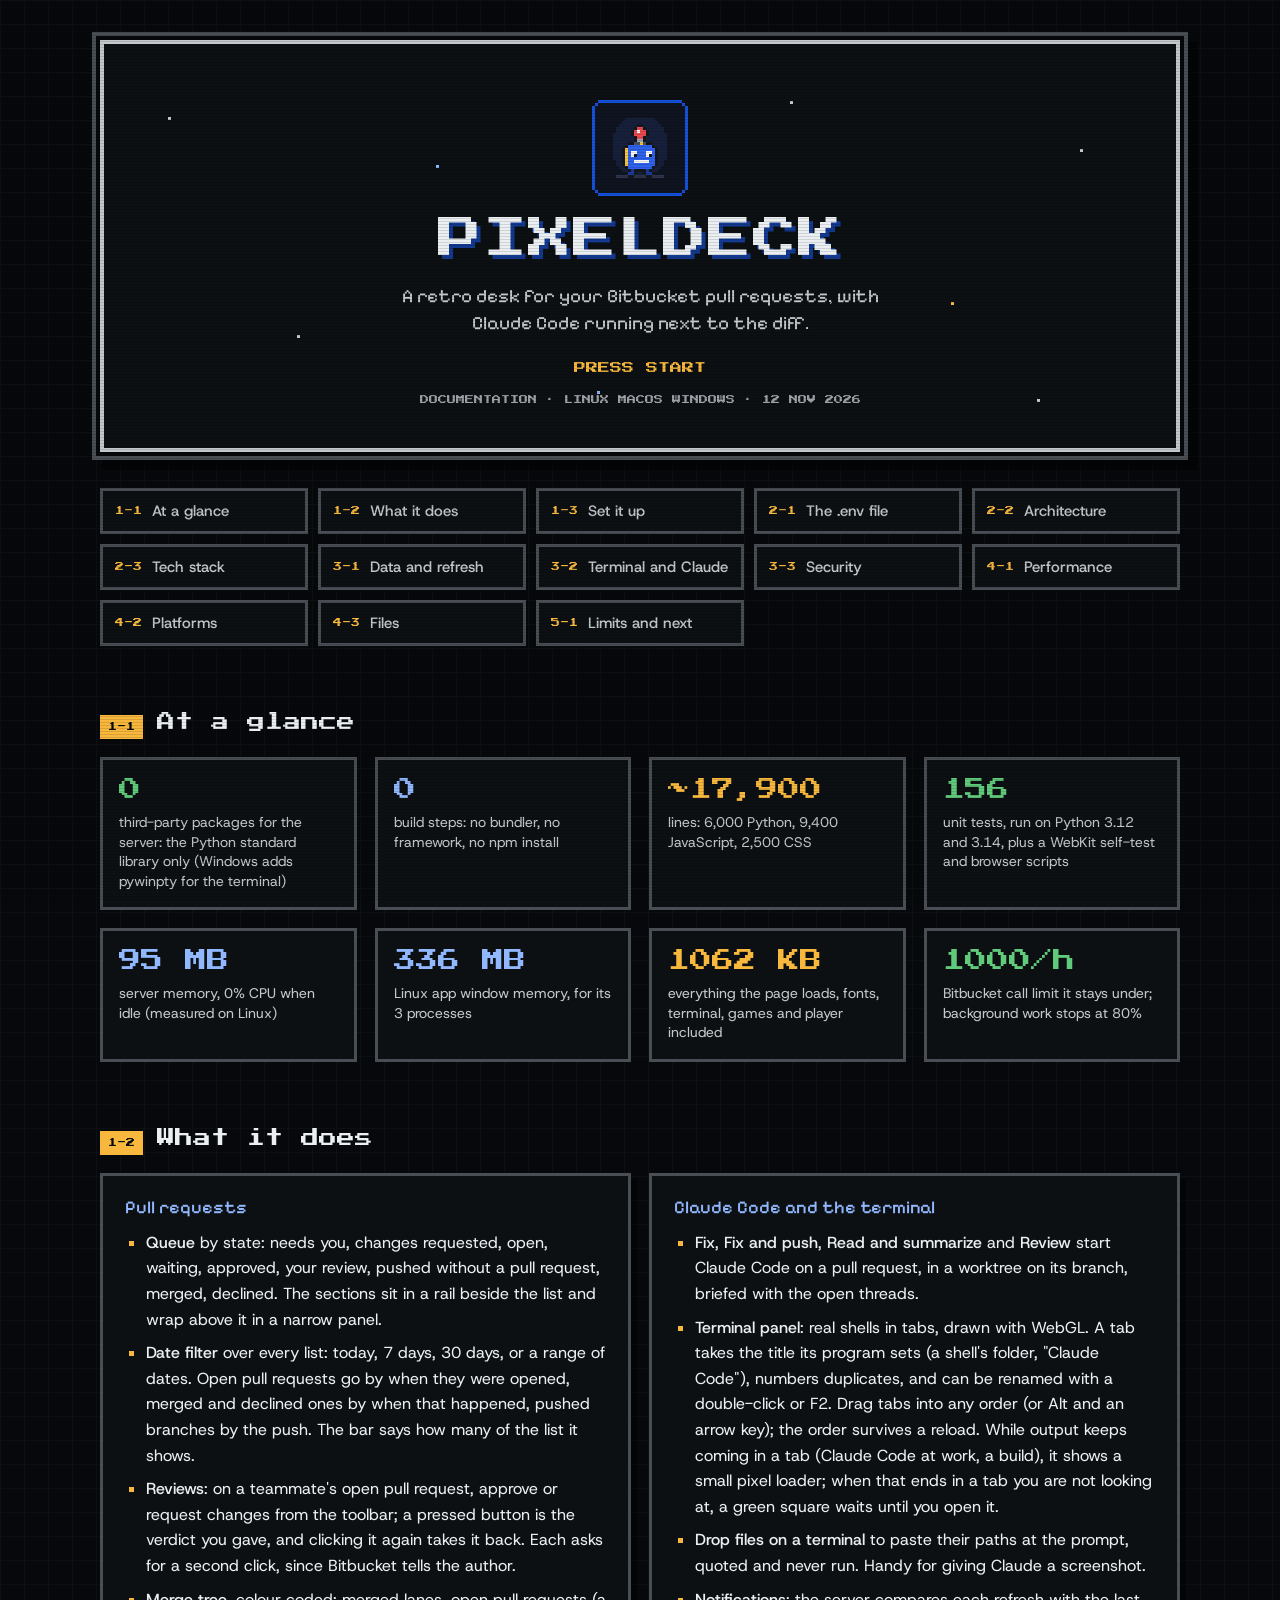
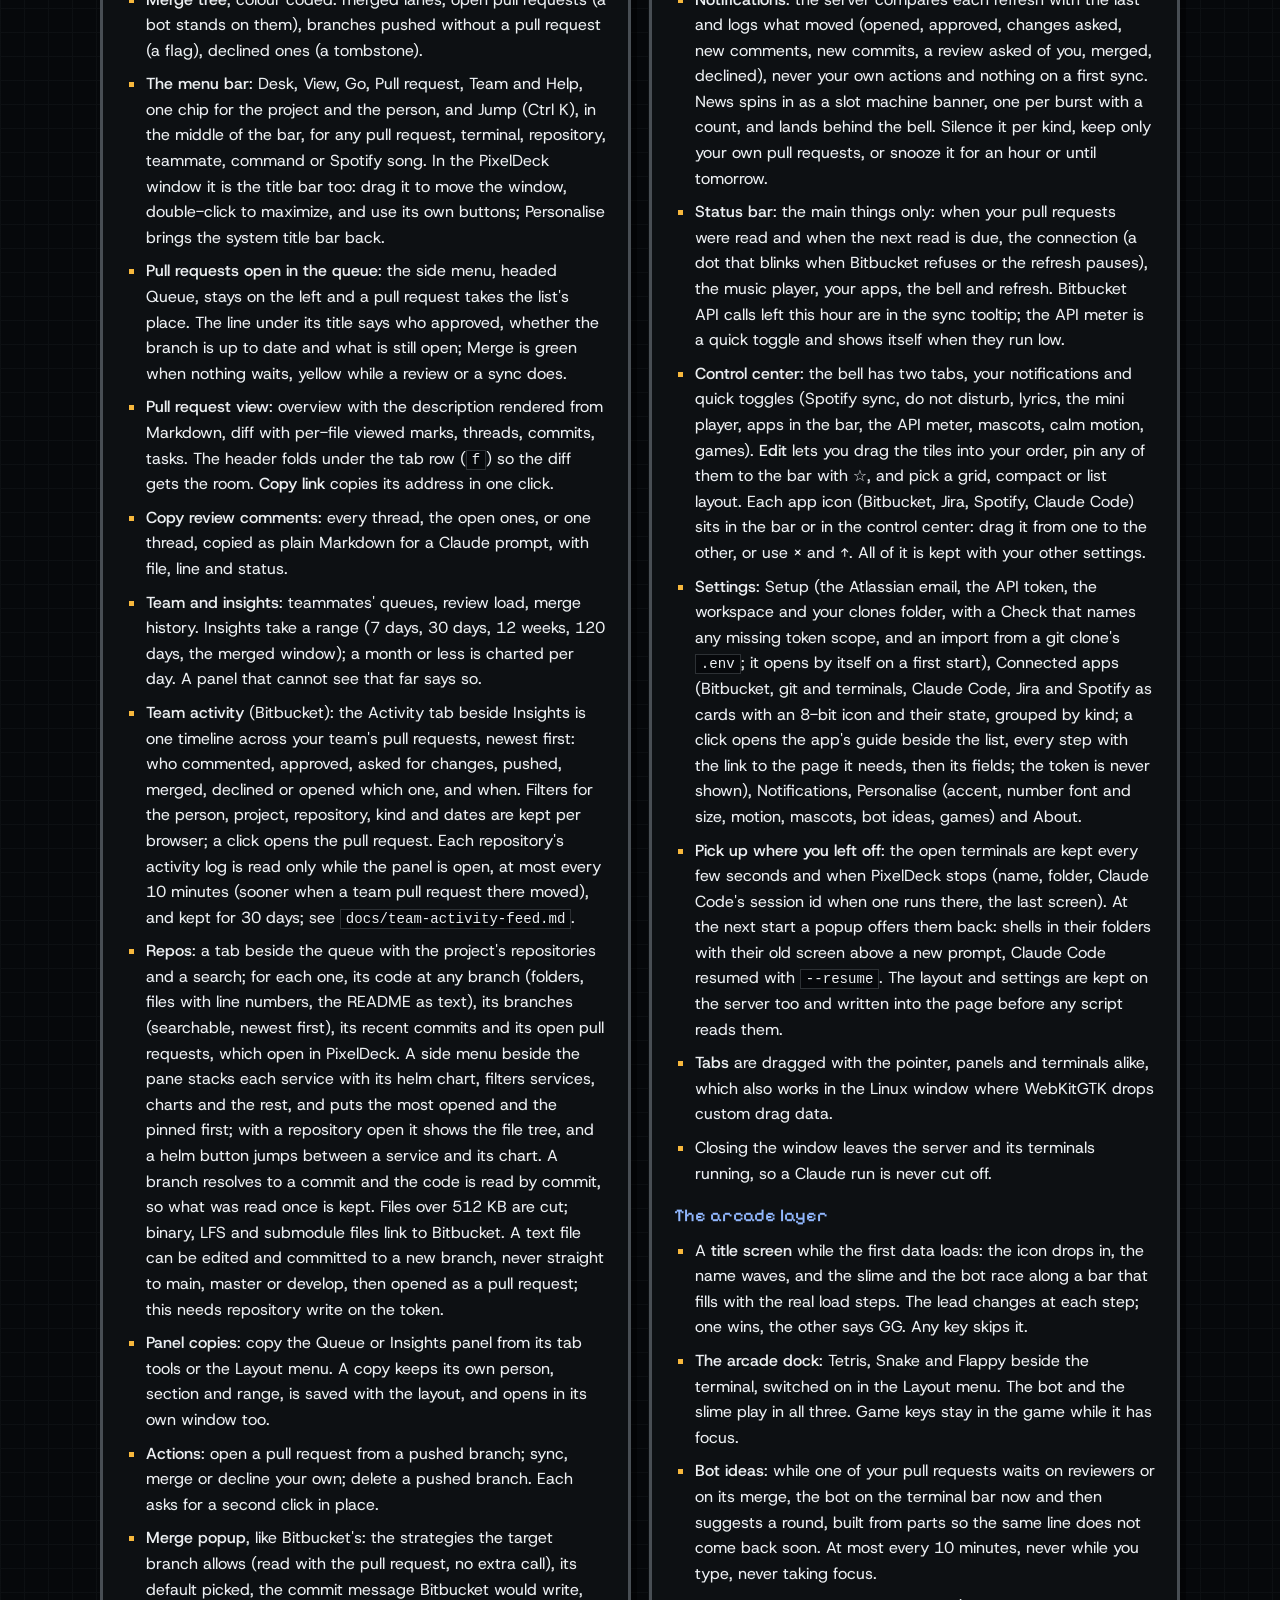
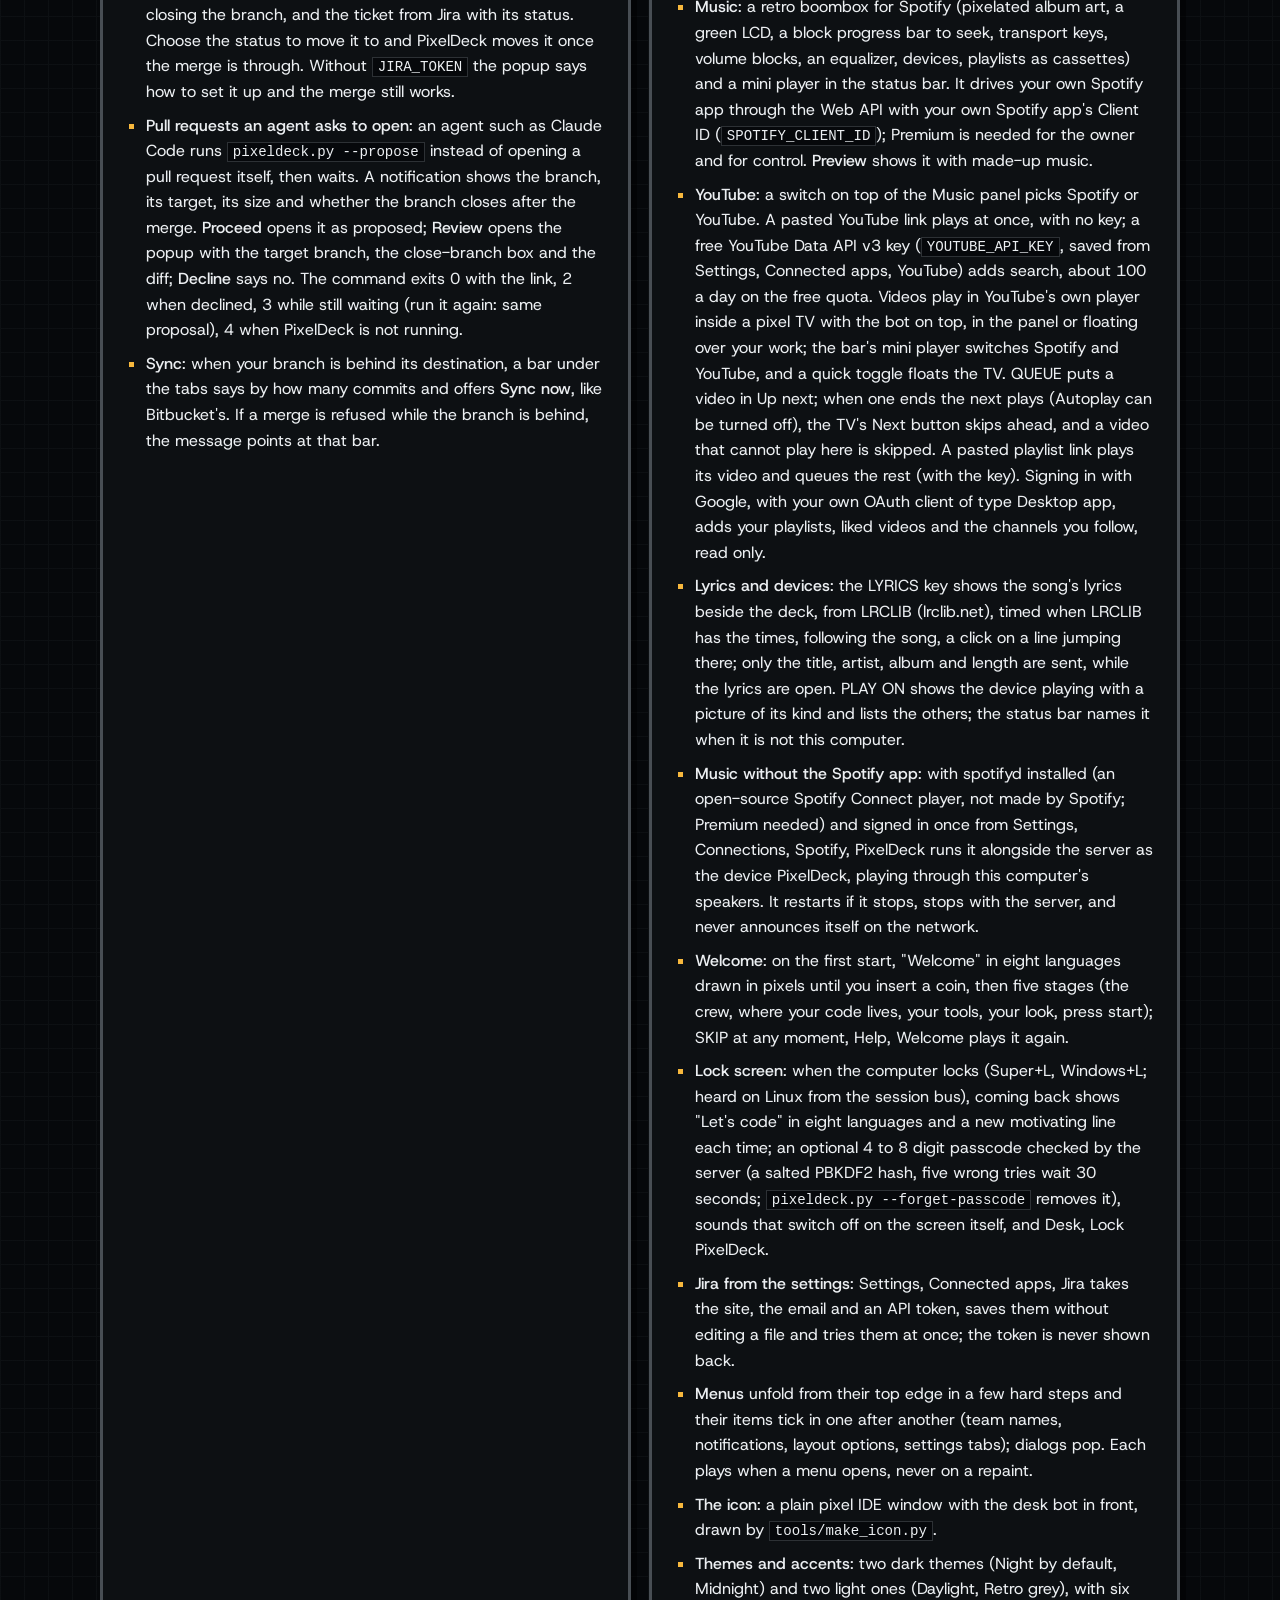
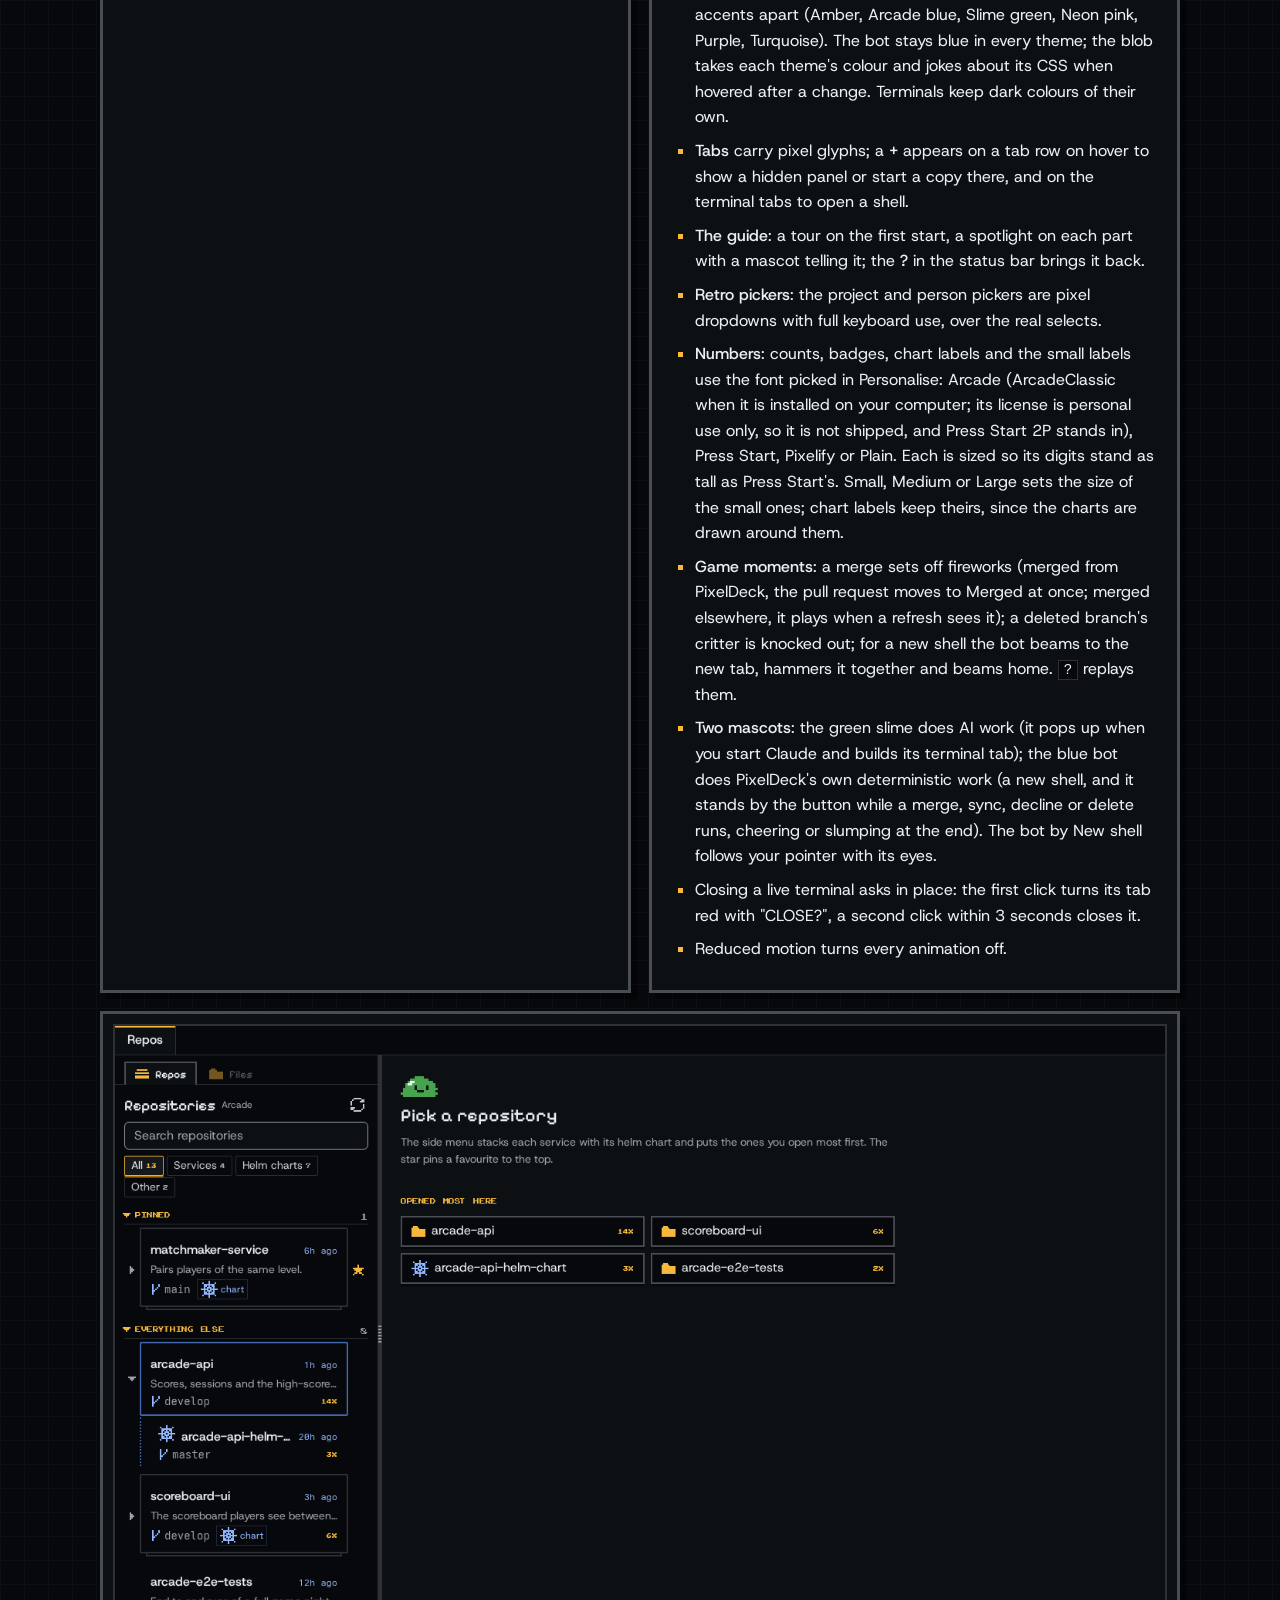
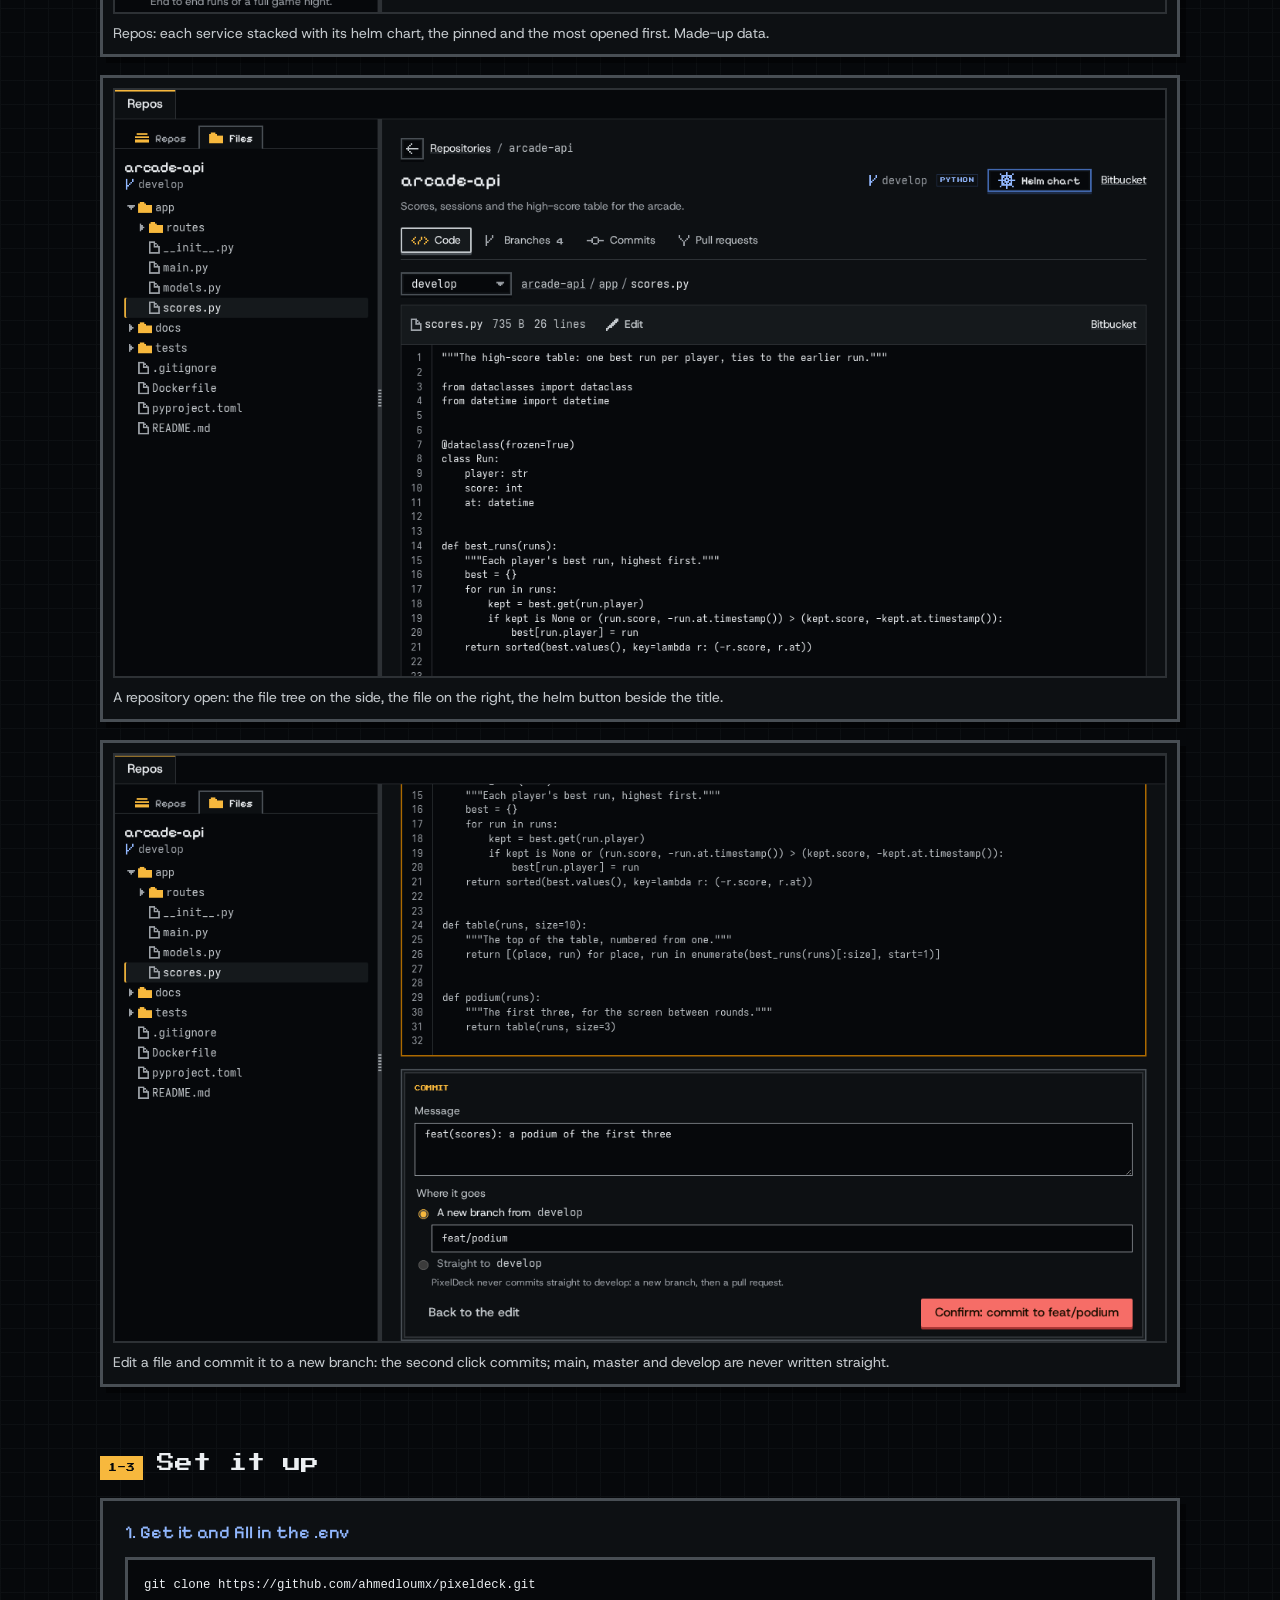
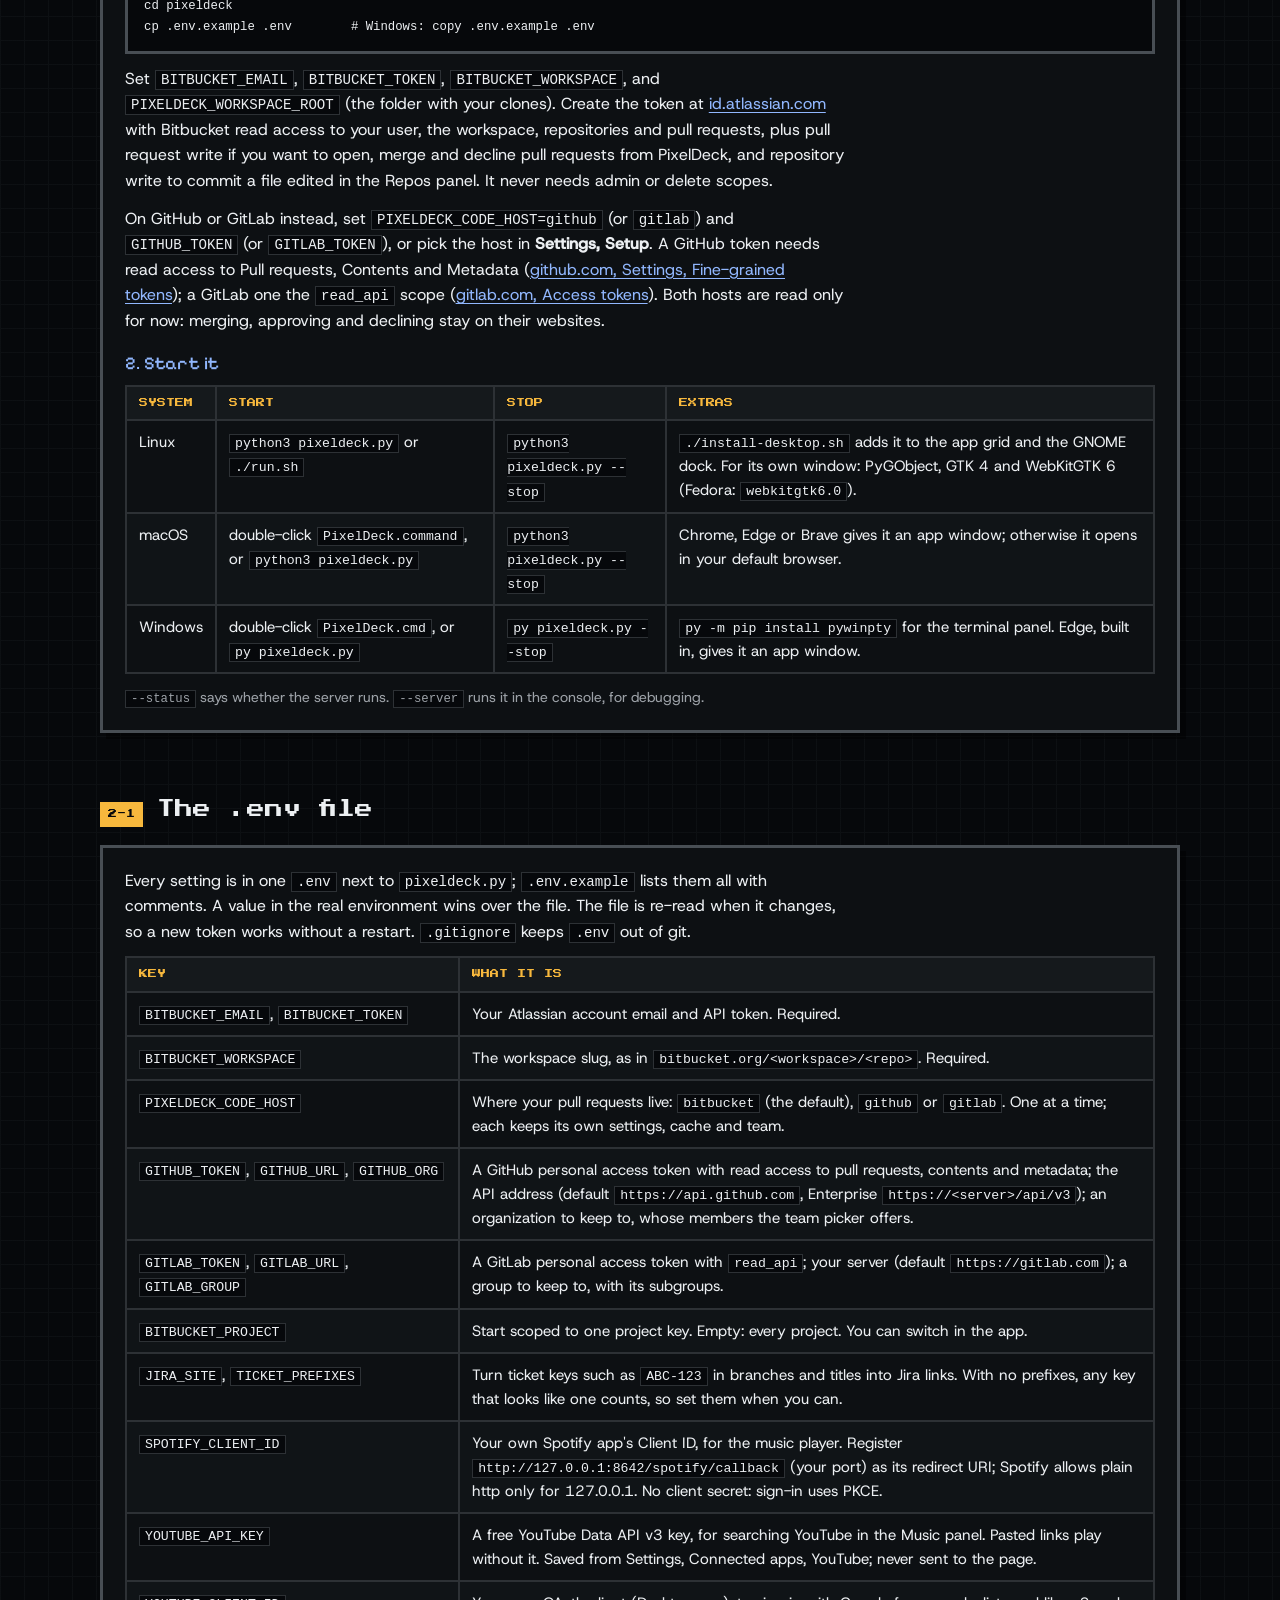
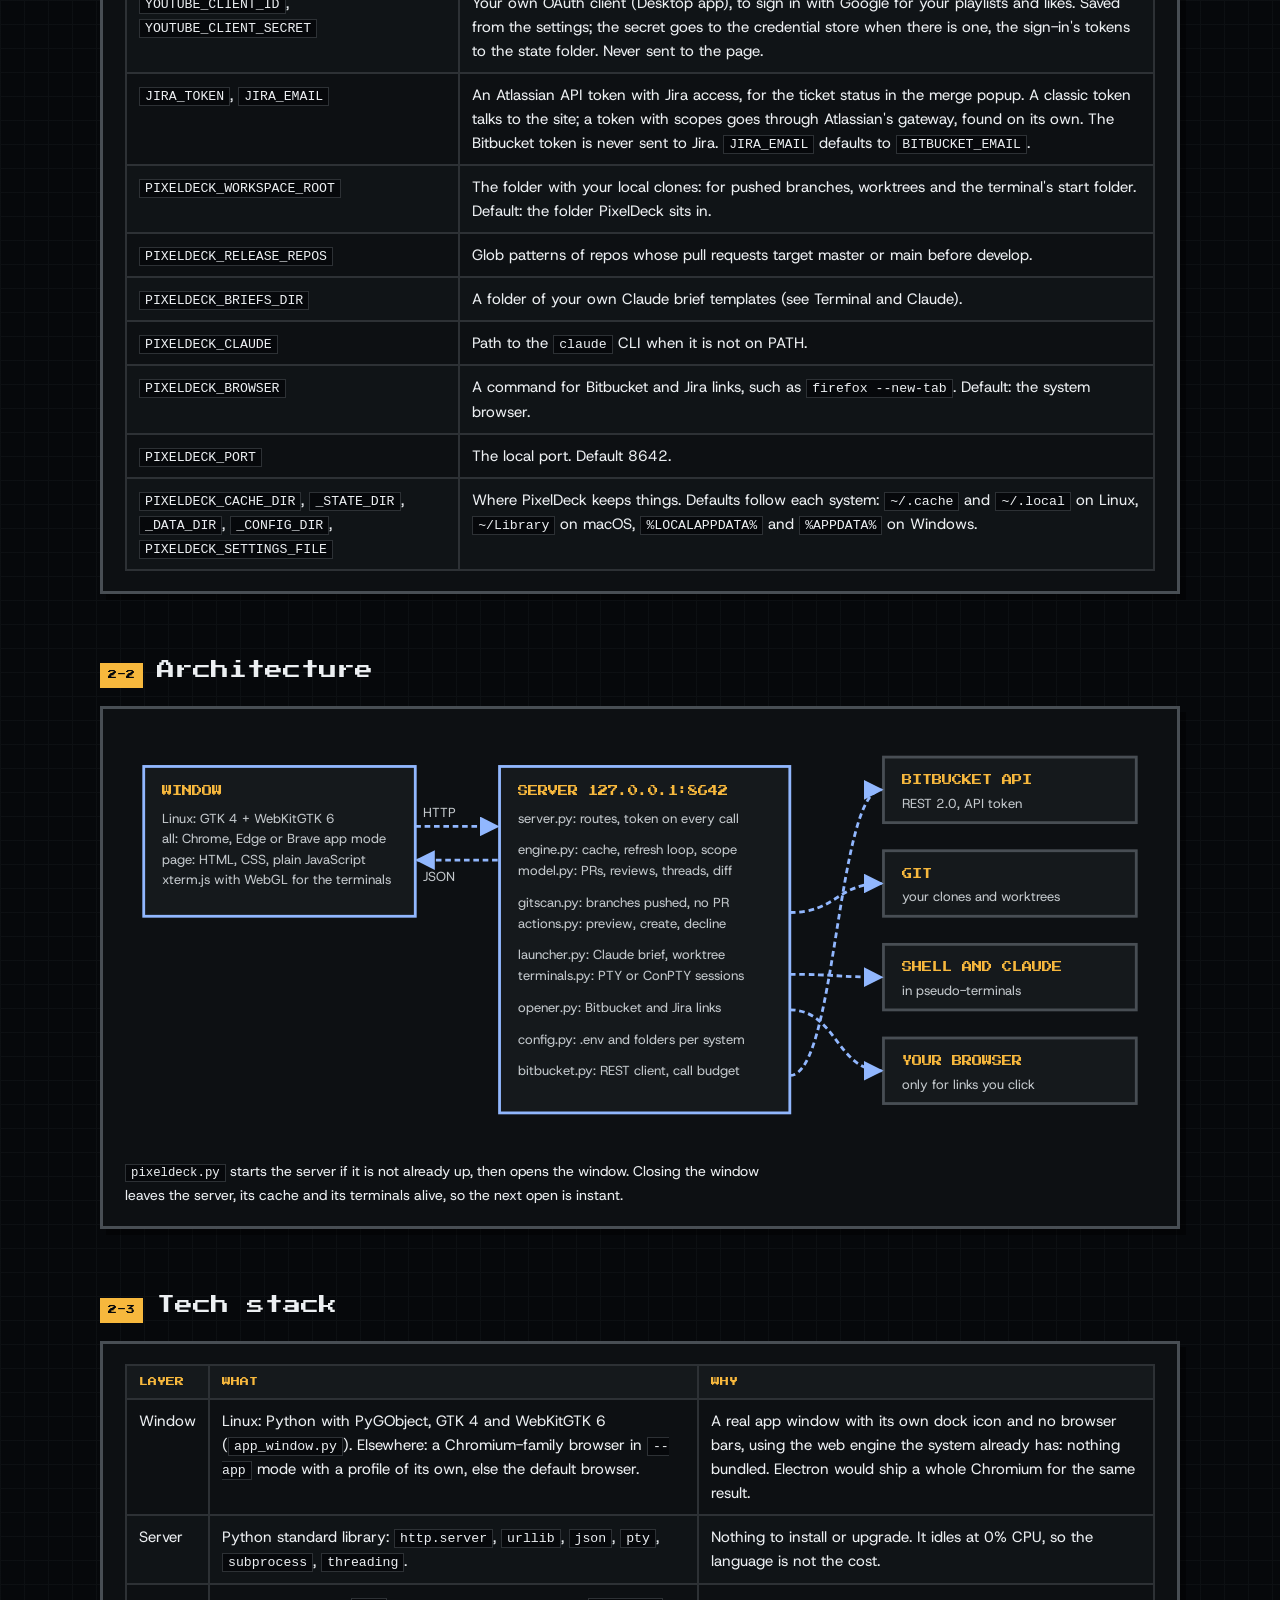
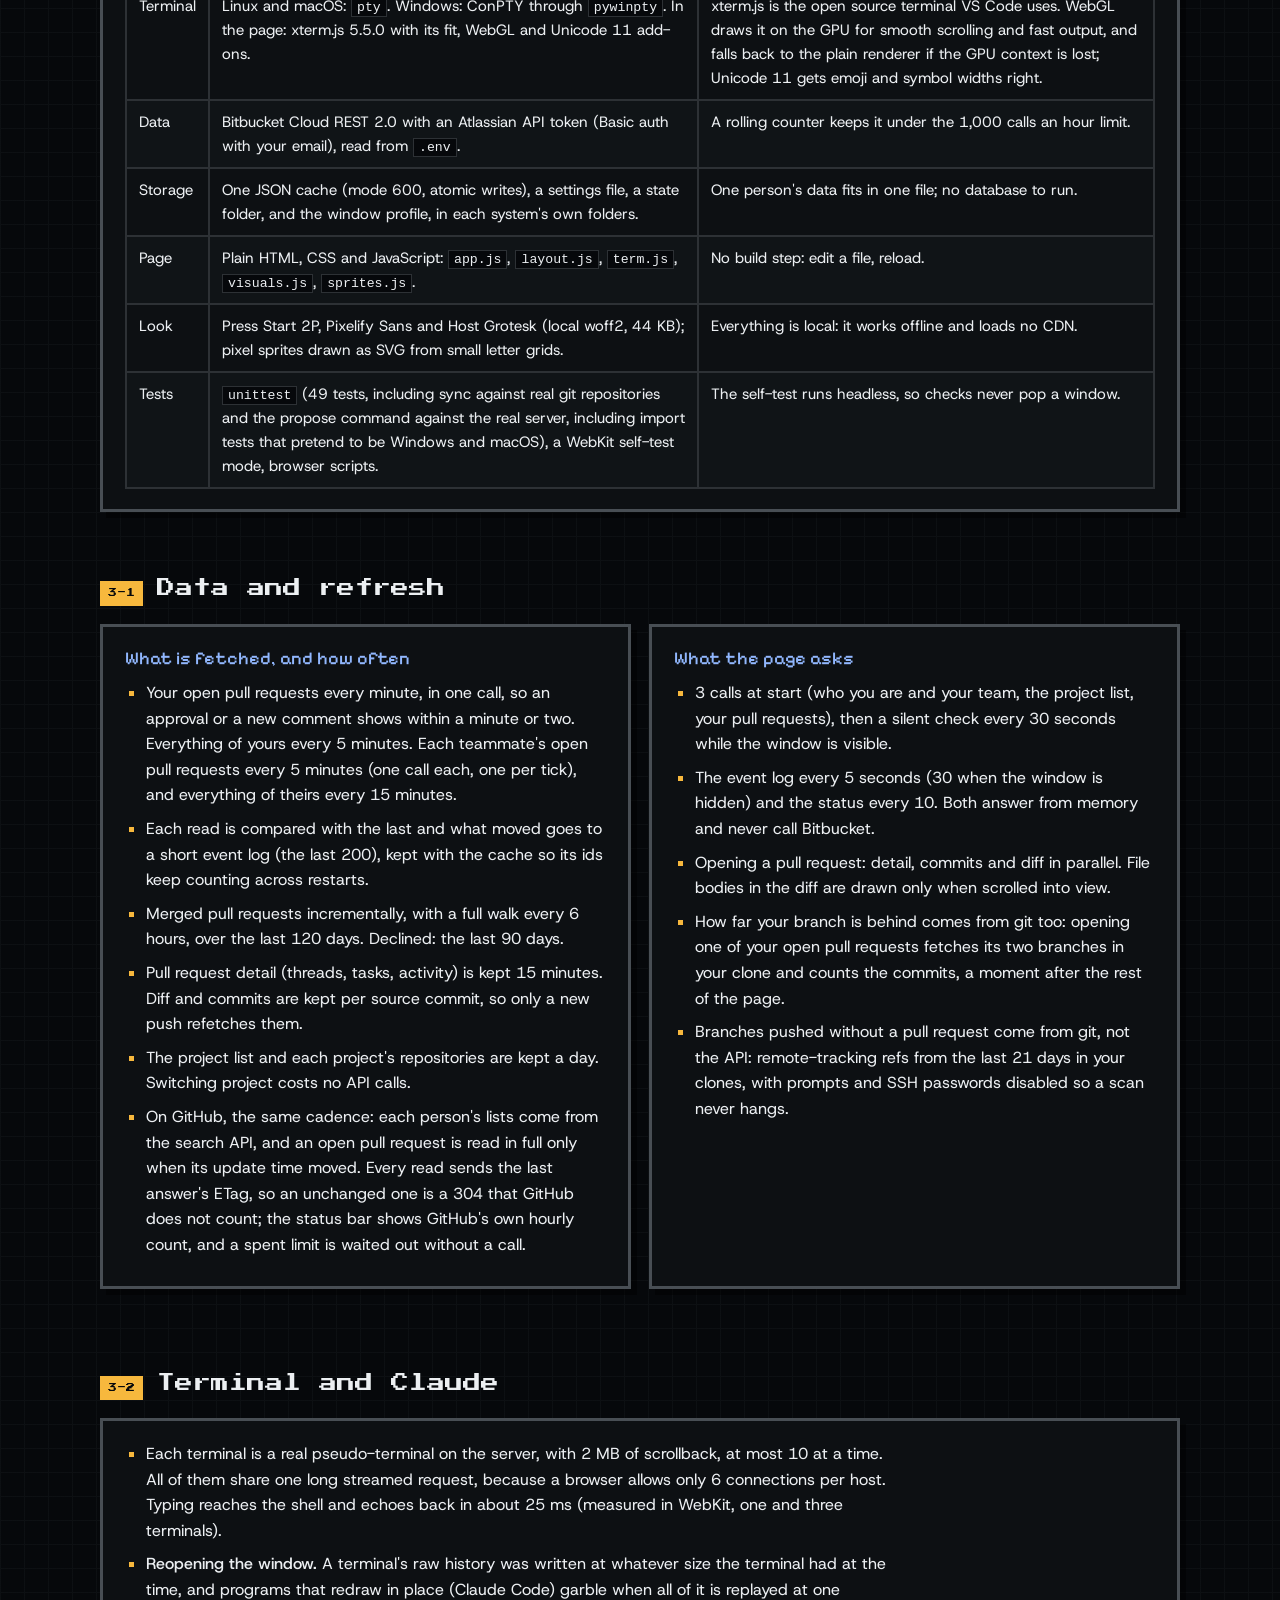
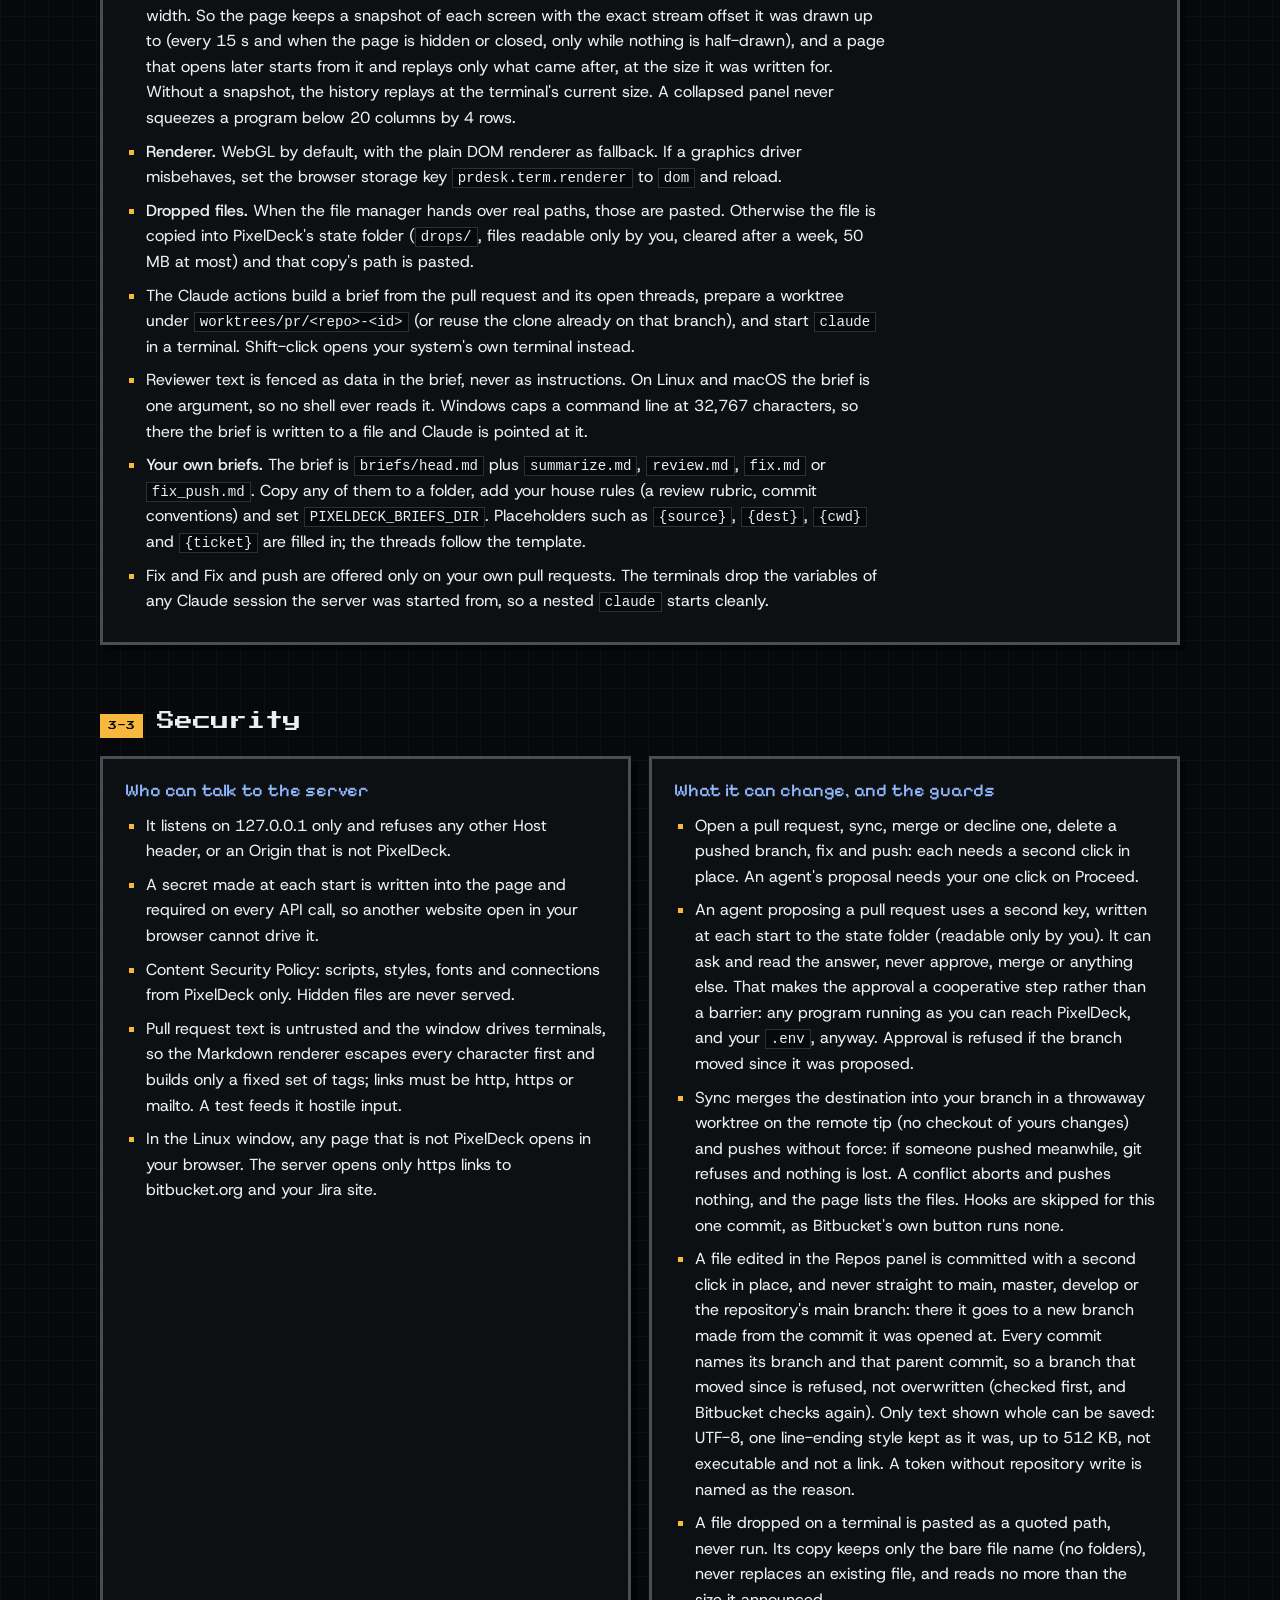
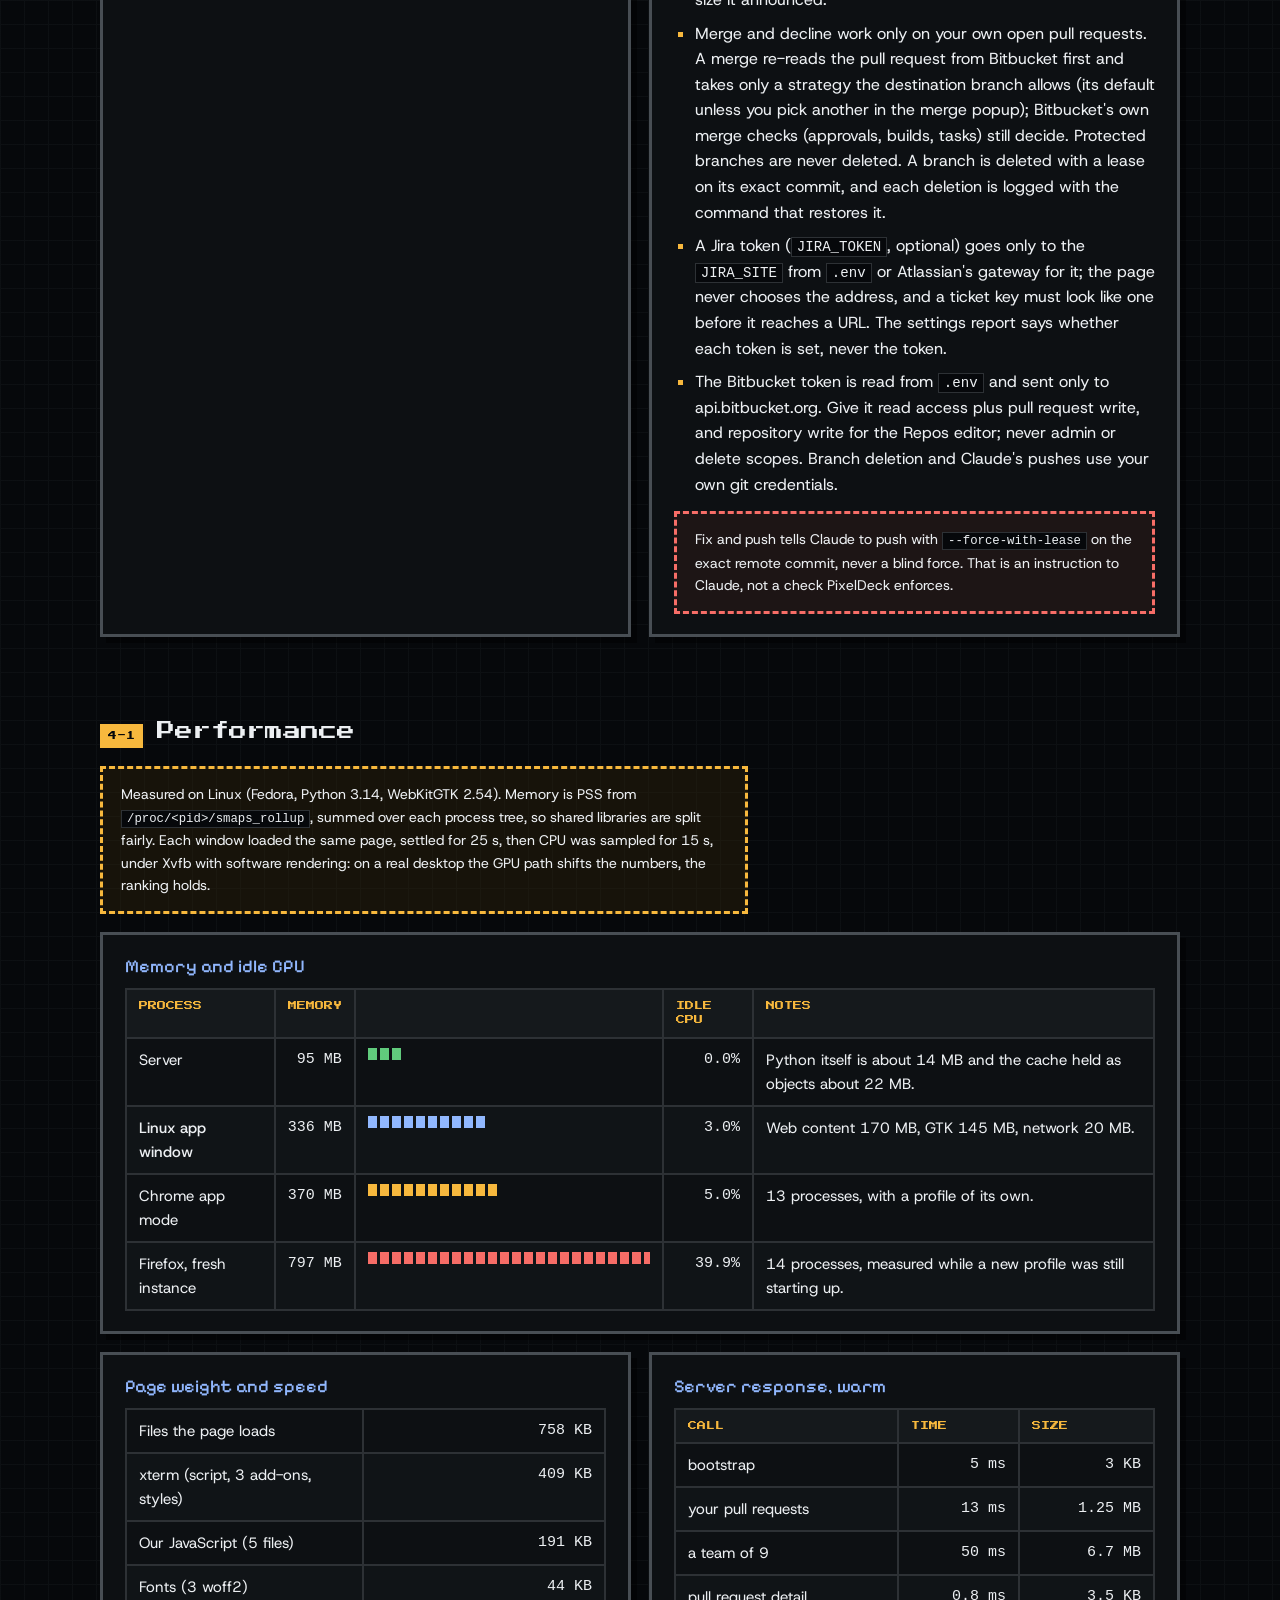
==== commit 682212e4: "feat: team activity timeline across pull requests An Activity panel beside Insights shows one timeli" ====
--- a/docs/pixeldeck-documentation.html
+++ b/docs/pixeldeck-documentation.html
@@ -189,6 +189,7 @@
       <li><strong>Pull request view</strong>: overview with the description rendered from Markdown, diff with per-file viewed marks, threads, commits, tasks. The header folds under the tab row (<code>f</code>) so the diff gets the room. <strong>Copy link</strong> copies its address in one click.</li>
       <li><strong>Copy review comments</strong>: every thread, the open ones, or one thread, copied as plain Markdown for a Claude prompt, with file, line and status.</li>
       <li><strong>Team and insights</strong>: teammates' queues, review load, merge history. Insights take a range (7 days, 30 days, 12 weeks, 120 days, the merged window); a month or less is charted per day. A panel that cannot see that far says so.</li>
+      <li><strong>Team activity</strong> (Bitbucket): the Activity tab beside Insights is one timeline across your team's pull requests, newest first: who commented, approved, asked for changes, pushed, merged, declined or opened which one, and when. Filters for the person, project, repository, kind and dates are kept per browser; a click opens the pull request. Each repository's activity log is read only while the panel is open, at most every 10 minutes (sooner when a team pull request there moved), and kept for 30 days; see <code>docs/team-activity-feed.md</code>.</li>
       <li><strong>Repos</strong>: a tab beside the queue with the project's repositories and a search; for each one, its code at any branch (folders, files with line numbers, the README as text), its branches (searchable, newest first), its recent commits and its open pull requests, which open in PixelDeck. A side menu beside the pane stacks each service with its helm chart, filters services, charts and the rest, and puts the most opened and the pinned first; with a repository open it shows the file tree, and a helm button jumps between a service and its chart. A branch resolves to a commit and the code is read by commit, so what was read once is kept. Files over 512 KB are cut; binary, LFS and submodule files link to Bitbucket. A text file can be edited and committed to a new branch, never straight to main, master or develop, then opened as a pull request; this needs repository write on the token.</li>
       <li><strong>Panel copies</strong>: copy the Queue or Insights panel from its tab tools or the Layout menu. A copy keeps its own person, section and range, is saved with the layout, and opens in its own window too.</li>
       <li><strong>Actions</strong>: open a pull request from a pushed branch; sync, merge or decline your own; delete a pushed branch. Each asks for a second click in place.</li>
@@ -217,7 +218,7 @@
       <li><strong>The arcade dock</strong>: Tetris, Snake and Flappy beside the terminal, switched on in the Layout menu. The bot and the slime play in all three. Game keys stay in the game while it has focus.</li>
       <li><strong>Bot ideas</strong>: while one of your pull requests waits on reviewers or on its merge, the bot on the terminal bar now and then suggests a round, built from parts so the same line does not come back soon. At most every 10 minutes, never while you type, never taking focus.</li>
       <li><strong>Music</strong>: a retro boombox for Spotify (pixelated album art, a green LCD, a block progress bar to seek, transport keys, volume blocks, an equalizer, devices, playlists as cassettes) and a mini player in the status bar. It drives your own Spotify app through the Web API with your own Spotify app's Client ID (<code>SPOTIFY_CLIENT_ID</code>); Premium is needed for the owner and for control. <strong>Preview</strong> shows it with made-up music.</li>
-      <li><strong>YouTube</strong>: a switch on top of the Music panel picks Spotify or YouTube. A pasted YouTube link plays at once, with no key; a free YouTube Data API v3 key (<code>YOUTUBE_API_KEY</code>, saved from Settings, Connected apps, YouTube) adds search, about 100 a day on the free quota. Videos play in YouTube's own player inside a pixel TV with the bot on top, in the panel or floating over your work; the bar's mini player switches Spotify and YouTube, and a quick toggle floats the TV.</li>
+      <li><strong>YouTube</strong>: a switch on top of the Music panel picks Spotify or YouTube. A pasted YouTube link plays at once, with no key; a free YouTube Data API v3 key (<code>YOUTUBE_API_KEY</code>, saved from Settings, Connected apps, YouTube) adds search, about 100 a day on the free quota. Videos play in YouTube's own player inside a pixel TV with the bot on top, in the panel or floating over your work; the bar's mini player switches Spotify and YouTube, and a quick toggle floats the TV. QUEUE puts a video in Up next; when one ends the next plays (Autoplay can be turned off), the TV's Next button skips ahead, and a video that cannot play here is skipped. A pasted playlist link plays its video and queues the rest (with the key). Signing in with Google, with your own OAuth client of type Desktop app, adds your playlists, liked videos and the channels you follow, read only.</li>
       <li><strong>Lyrics and devices</strong>: the LYRICS key shows the song's lyrics beside the deck, from LRCLIB (lrclib.net), timed when LRCLIB has the times, following the song, a click on a line jumping there; only the title, artist, album and length are sent, while the lyrics are open. PLAY ON shows the device playing with a picture of its kind and lists the others; the status bar names it when it is not this computer.</li>
       <li><strong>Music without the Spotify app</strong>: with spotifyd installed (an open-source Spotify Connect player, not made by Spotify; Premium needed) and signed in once from Settings, Connections, Spotify, PixelDeck runs it alongside the server as the device PixelDeck, playing through this computer's speakers. It restarts if it stops, stops with the server, and never announces itself on the network.</li>
       <li><strong>Welcome</strong>: on the first start, "Welcome" in eight languages drawn in pixels until you insert a coin, then five stages (the crew, where your code lives, your tools, your look, press start); SKIP at any moment, Help, Welcome plays it again.</li>
@@ -282,6 +283,7 @@
       <tr><td><code>JIRA_SITE</code>, <code>TICKET_PREFIXES</code></td><td>Turn ticket keys such as <code>ABC-123</code> in branches and titles into Jira links. With no prefixes, any key that looks like one counts, so set them when you can.</td></tr>
       <tr><td><code>SPOTIFY_CLIENT_ID</code></td><td>Your own Spotify app's Client ID, for the music player. Register <code>http://127.0.0.1:8642/spotify/callback</code> (your port) as its redirect URI; Spotify allows plain http only for 127.0.0.1. No client secret: sign-in uses PKCE.</td></tr>
       <tr><td><code>YOUTUBE_API_KEY</code></td><td>A free YouTube Data API v3 key, for searching YouTube in the Music panel. Pasted links play without it. Saved from Settings, Connected apps, YouTube; never sent to the page.</td></tr>
+      <tr><td><code>YOUTUBE_CLIENT_ID</code>, <code>YOUTUBE_CLIENT_SECRET</code></td><td>Your own OAuth client (Desktop app), to sign in with Google for your playlists and likes. Saved from the settings; the secret goes to the credential store when there is one, the sign-in's tokens to the state folder. Never sent to the page.</td></tr>
       <tr><td><code>JIRA_TOKEN</code>, <code>JIRA_EMAIL</code></td><td>An Atlassian API token with Jira access, for the ticket status in the merge popup. A classic token talks to the site; a token with scopes goes through Atlassian's gateway, found on its own. The Bitbucket token is never sent to Jira. <code>JIRA_EMAIL</code> defaults to <code>BITBUCKET_EMAIL</code>.</td></tr>
       <tr><td><code>PIXELDECK_WORKSPACE_ROOT</code></td><td>The folder with your local clones: for pushed branches, worktrees and the terminal's start folder. Default: the folder PixelDeck sits in.</td></tr>
       <tr><td><code>PIXELDECK_RELEASE_REPOS</code></td><td>Glob patterns of repos whose pull requests target master or main before develop.</td></tr>
@@ -489,6 +491,7 @@
       <tr><td><code>repos.py</code></td><td class="n">533</td><td>The Repos panel's routes: repositories (each service paired with its helm chart), branches, commits, folders and files, read with checked inputs and kept by commit; and the one write, a commit of one edited file.</td></tr>
       <tr><td><code>spotify.py</code></td><td class="n">658</td><td>Spotify sign-in (PKCE), tokens kept on the server, playback routes, album art from Spotify's image host.</td></tr>
       <tr><td><code>connections.py</code></td><td class="n">79</td><td>The settings report: Bitbucket, the Claude Code CLI, git, never a token.</td></tr>
+      <tr><td><code>teamfeed.py</code></td><td class="n">121</td><td>The team activity feed: merging what each repository's log read, the opened entries from the cache, the filters, and its route.</td></tr>
       <tr><td><code>model.py</code></td><td class="n">298</td><td>Pull requests, reviews, threads, timelines, parsed diffs, ticket keys.</td></tr>
       <tr><td><code>app_window.py</code></td><td class="n">292</td><td>The Linux window: WebKit view, pop-outs, links to the browser, file drops, self-test.</td></tr>
       <tr><td><code>terminals.py</code></td><td class="n">259</td><td>Terminal sessions: pty on Linux and macOS, ConPTY on Windows.</td></tr>
@@ -499,8 +502,8 @@
       <tr><td><code>actions.py</code></td><td class="n">414</td><td>Open, sync, merge (with the popup's options) and decline a pull request; review; delete a pushed branch.</td></tr>
       <tr><td><code>gitscan.py</code>, <code>opener.py</code>, <code>check_api.py</code></td><td class="n">261</td><td>Branches pushed without a pull request; opening links; an API shape check.</td></tr>
       <tr><td><code>briefs/</code></td><td class="n">62</td><td>The default Claude brief templates.</td></tr>
-      <tr><td><code>static/</code> scripts</td><td class="n">9,090</td><td><code>app.js</code> (queue, pull request view, Markdown, copy, merge popup, title screen), <code>layout.js</code> (panels and their copies), <code>sprites.js</code> (pixel characters), <code>term.js</code> (terminal tabs), <code>visuals.js</code> (merge tree, age bars), <code>notify.js</code> (slot banners, the bell), <code>control.js</code> (the control center: quick toggles, the apps in the bar), <code>welcome.js</code> (the first-start welcome, pixel words, sounds), <code>lock.js</code> (the lock screen), <code>hub.js</code> (status bar, settings, preferences), <code>retro.js</code> (pixel pickers), <code>dock.js</code> (the arcade dock, bot ideas), <code>games.js</code> (Tetris, Snake, Flappy), <code>guide.js</code> (the tour), <code>repos.js</code> (the Repos panel), <code>music.js</code> (the music player).</td></tr>
-      <tr><td><code>static/</code> styles</td><td class="n">2,429</td><td>Tokens, base, app, workspace, arcade, games, hub, repos, music.</td></tr>
+      <tr><td><code>static/</code> scripts</td><td class="n">9,090</td><td><code>app.js</code> (queue, pull request view, Markdown, copy, merge popup, title screen), <code>layout.js</code> (panels and their copies), <code>sprites.js</code> (pixel characters), <code>term.js</code> (terminal tabs), <code>visuals.js</code> (merge tree, age bars), <code>notify.js</code> (slot banners, the bell), <code>control.js</code> (the control center: quick toggles, the apps in the bar), <code>welcome.js</code> (the first-start welcome, pixel words, sounds), <code>lock.js</code> (the lock screen), <code>hub.js</code> (status bar, settings, preferences), <code>retro.js</code> (pixel pickers), <code>dock.js</code> (the arcade dock, bot ideas), <code>games.js</code> (Tetris, Snake, Flappy), <code>guide.js</code> (the tour), <code>repos.js</code> (the Repos panel), <code>activity.js</code> (the team activity panel), <code>music.js</code> (the music player).</td></tr>
+      <tr><td><code>static/</code> styles</td><td class="n">2,429</td><td>Tokens, base, app, workspace, arcade, games, hub, repos, activity, music.</td></tr>
       <tr><td><code>run.sh</code>, <code>install-desktop.sh</code>, <code>PixelDeck.command</code>, <code>PixelDeck.cmd</code></td><td class="n">65</td><td>Launchers for each system; the Linux app grid and dock entry.</td></tr>
       <tr><td><code>tests/</code></td><td class="n">2,619</td><td>156 tests: the desk, the Repos routes, the Spotify client, kept sessions.</td></tr>
     </tbody>
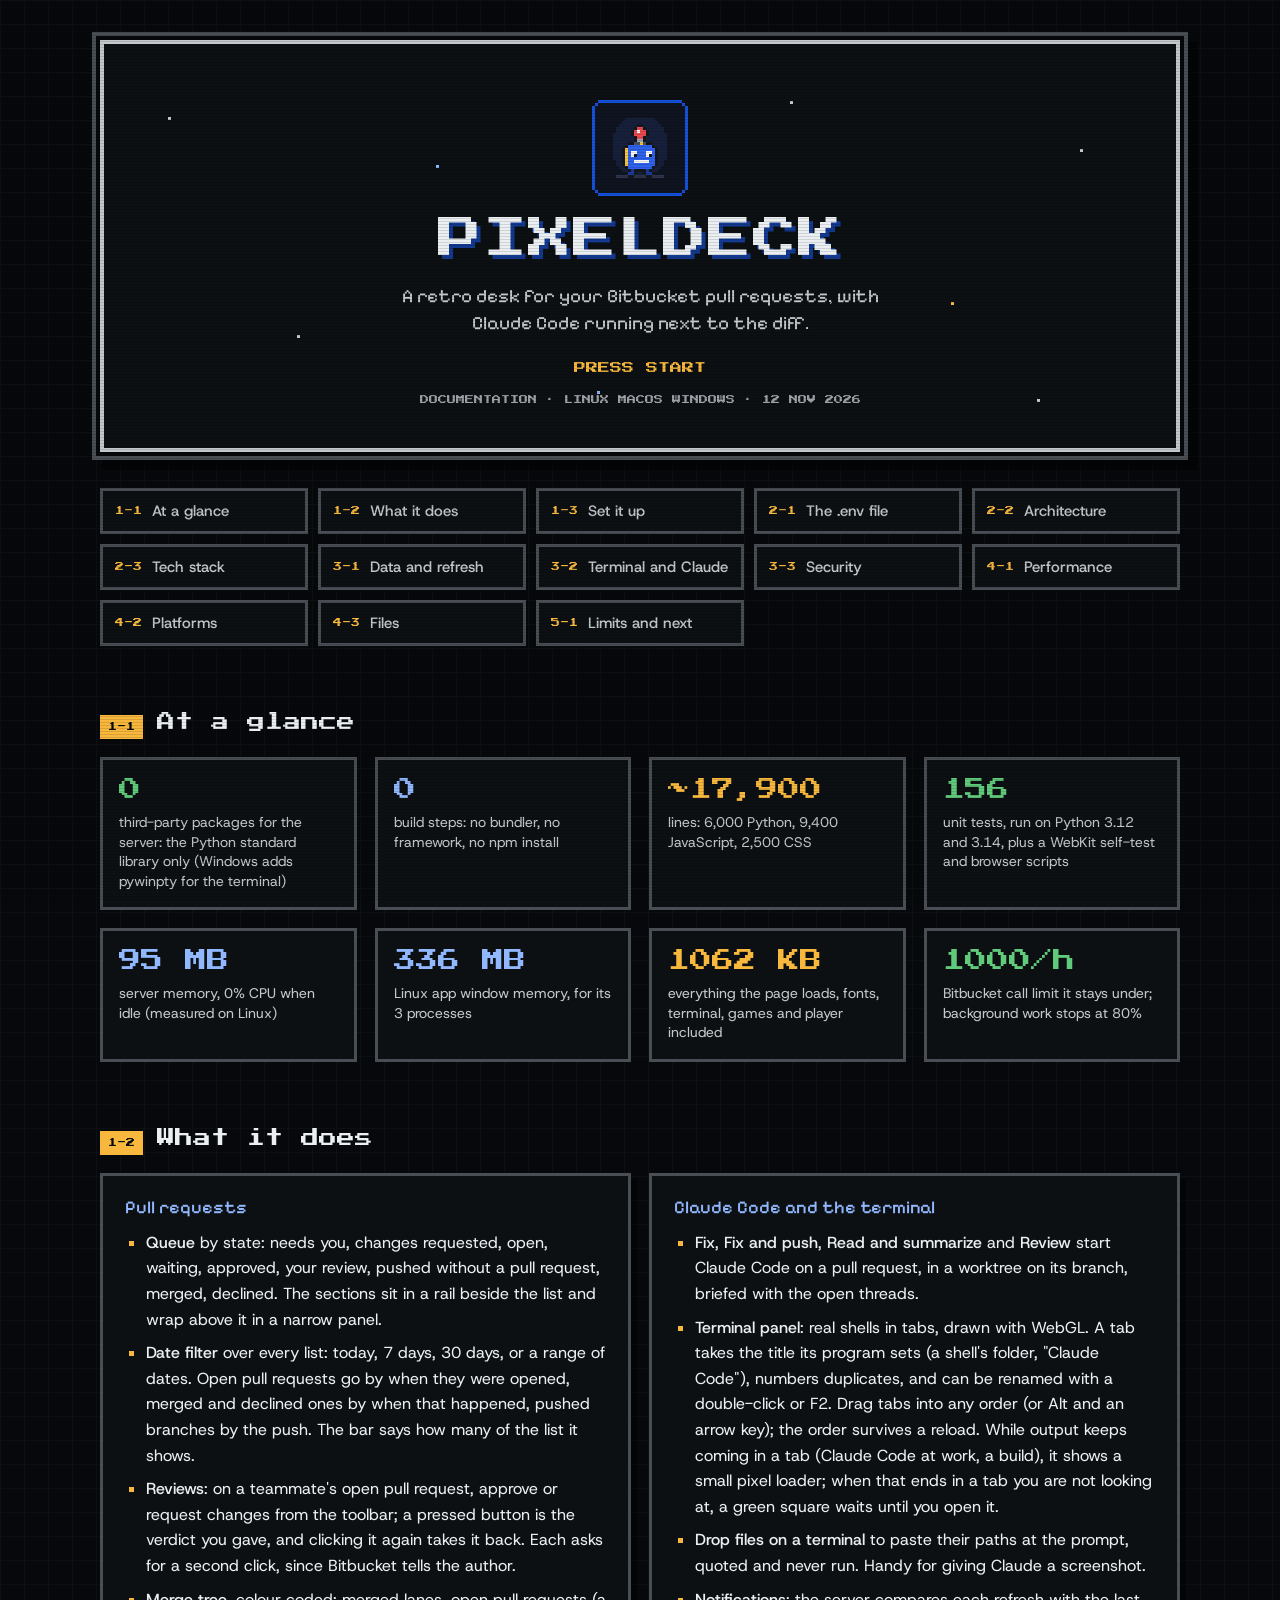
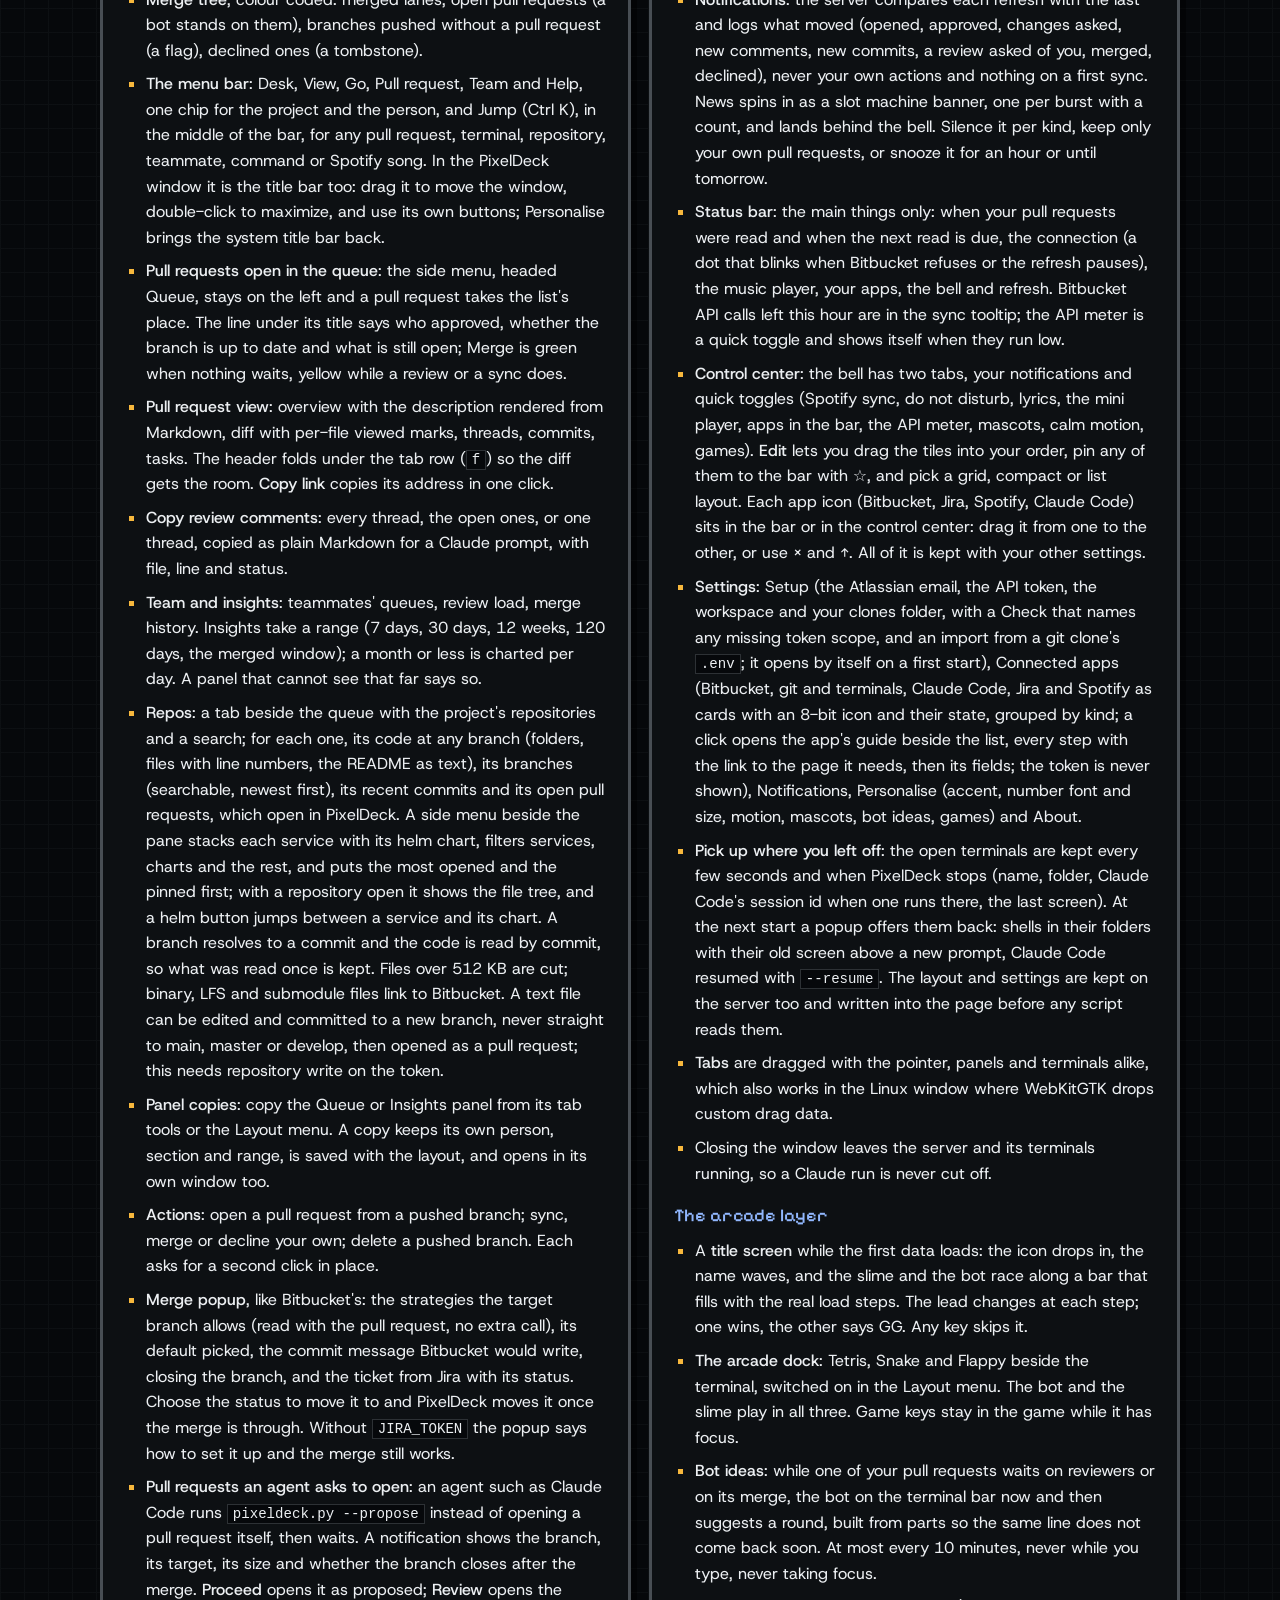
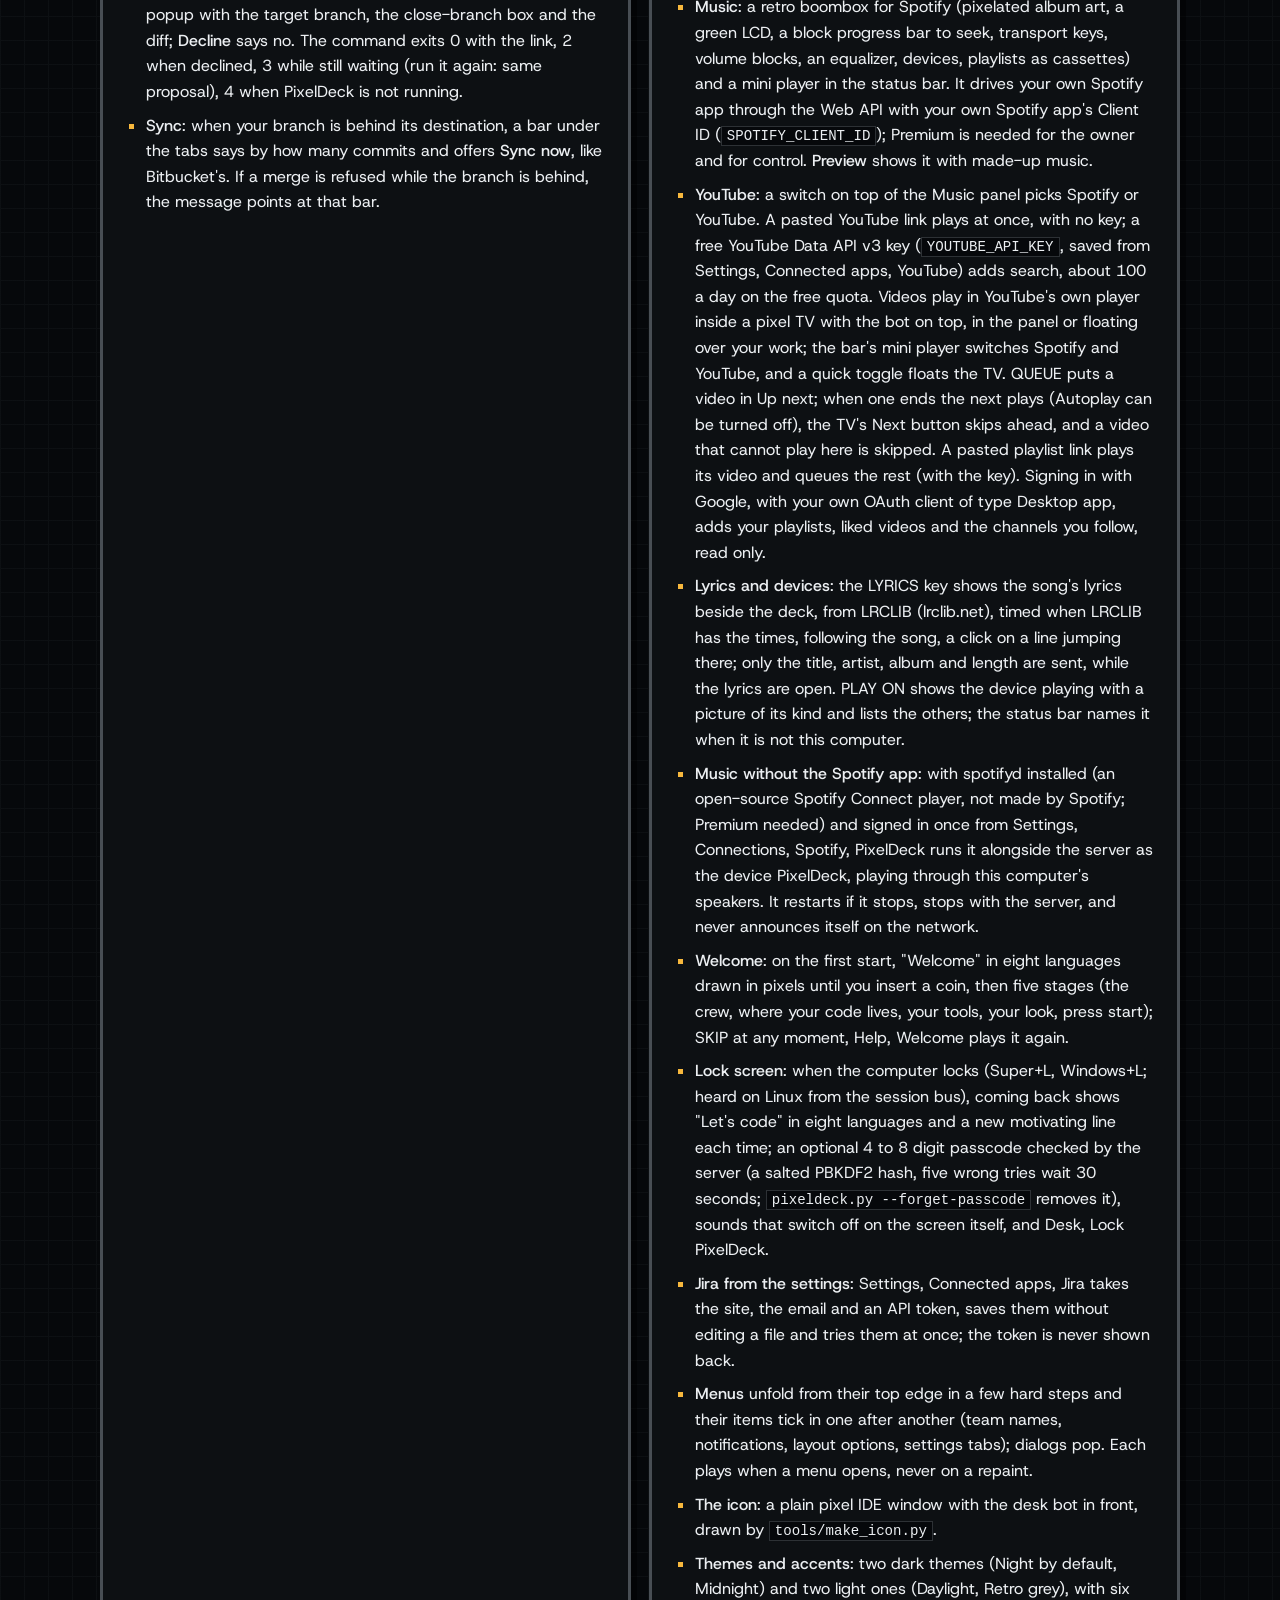
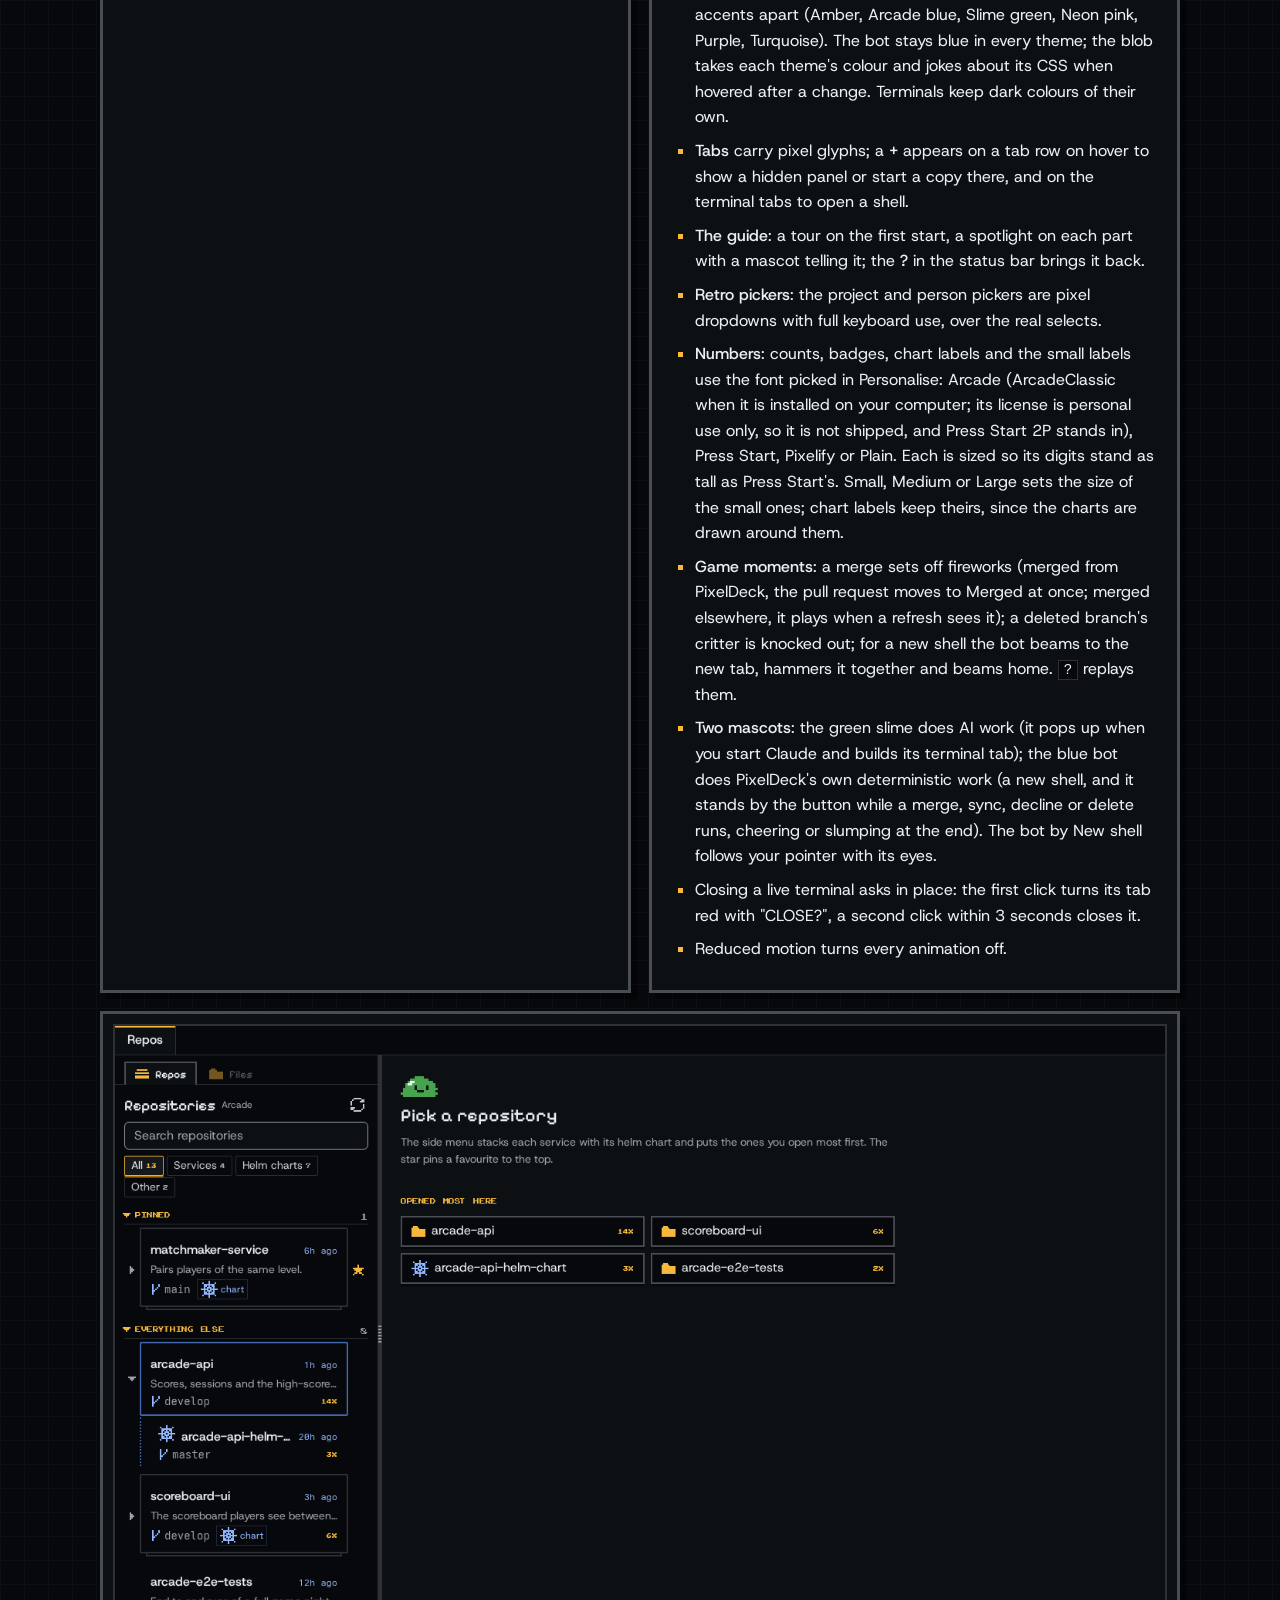
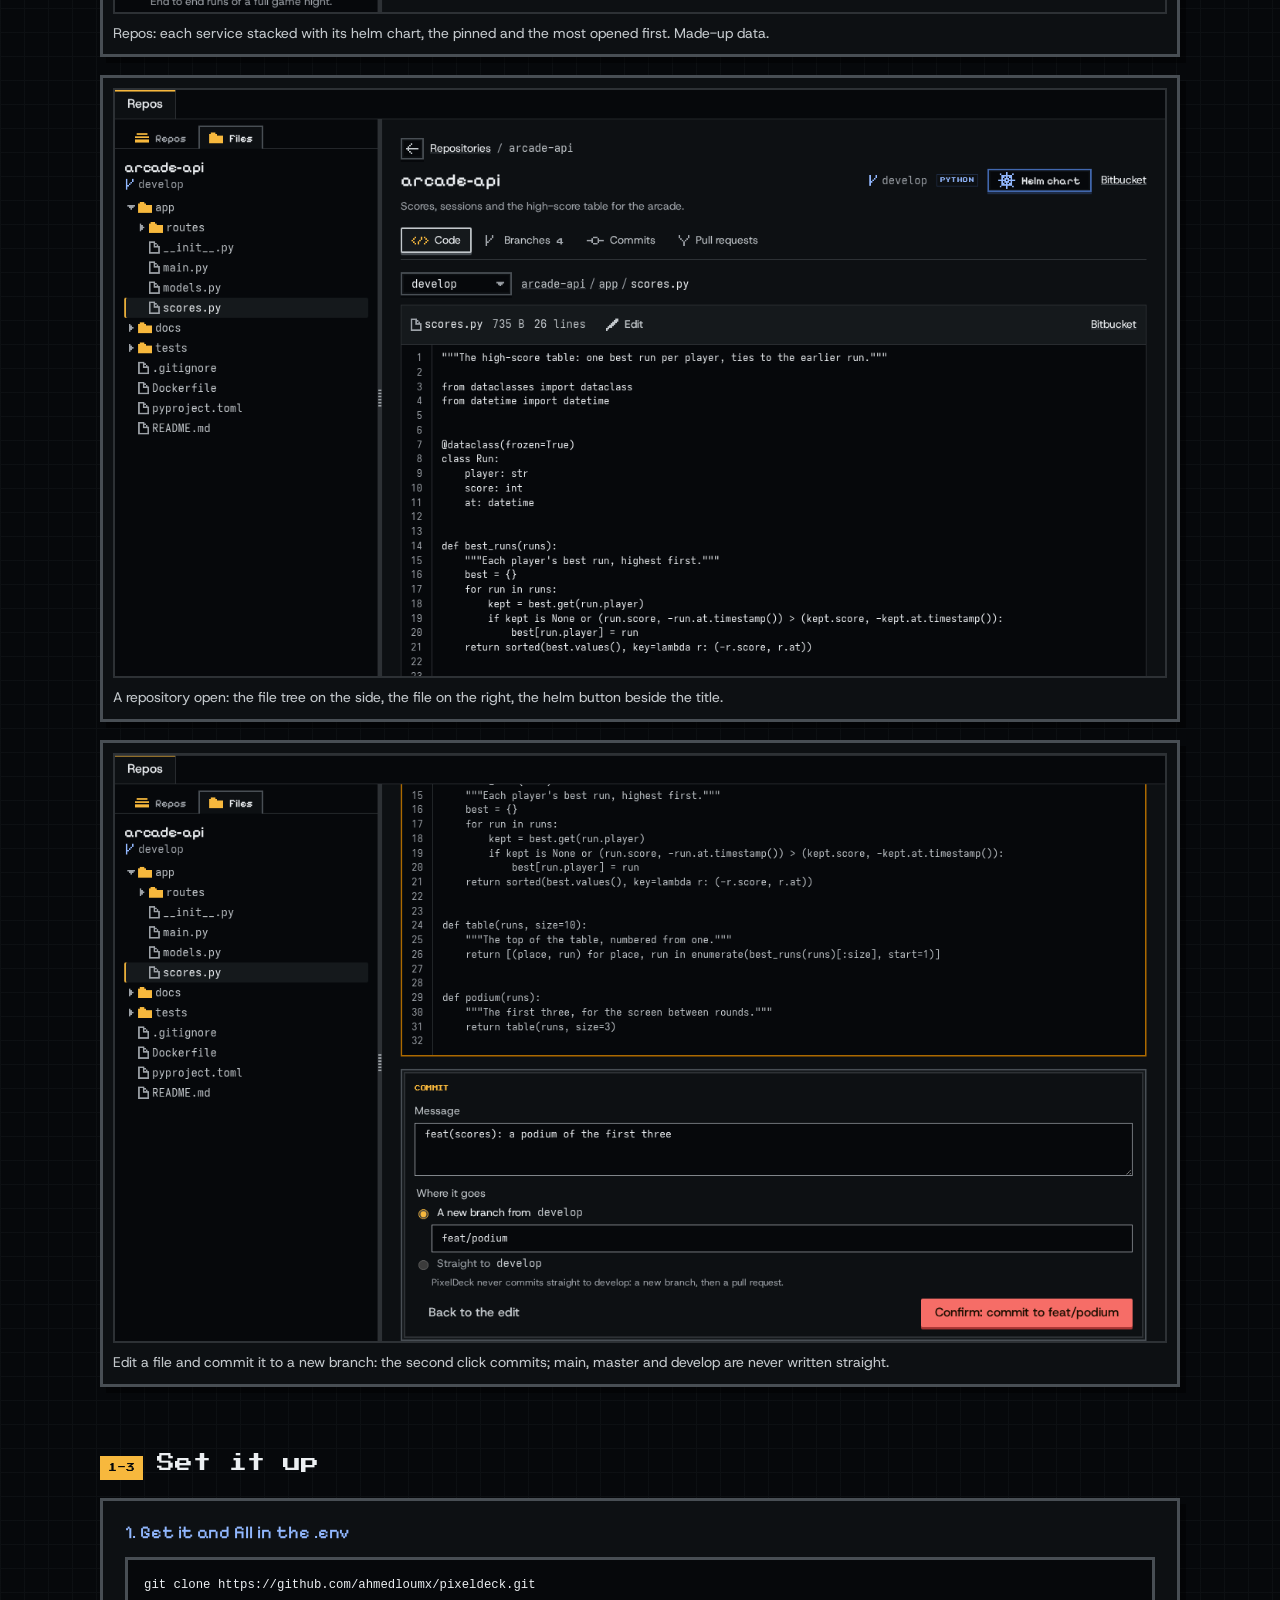
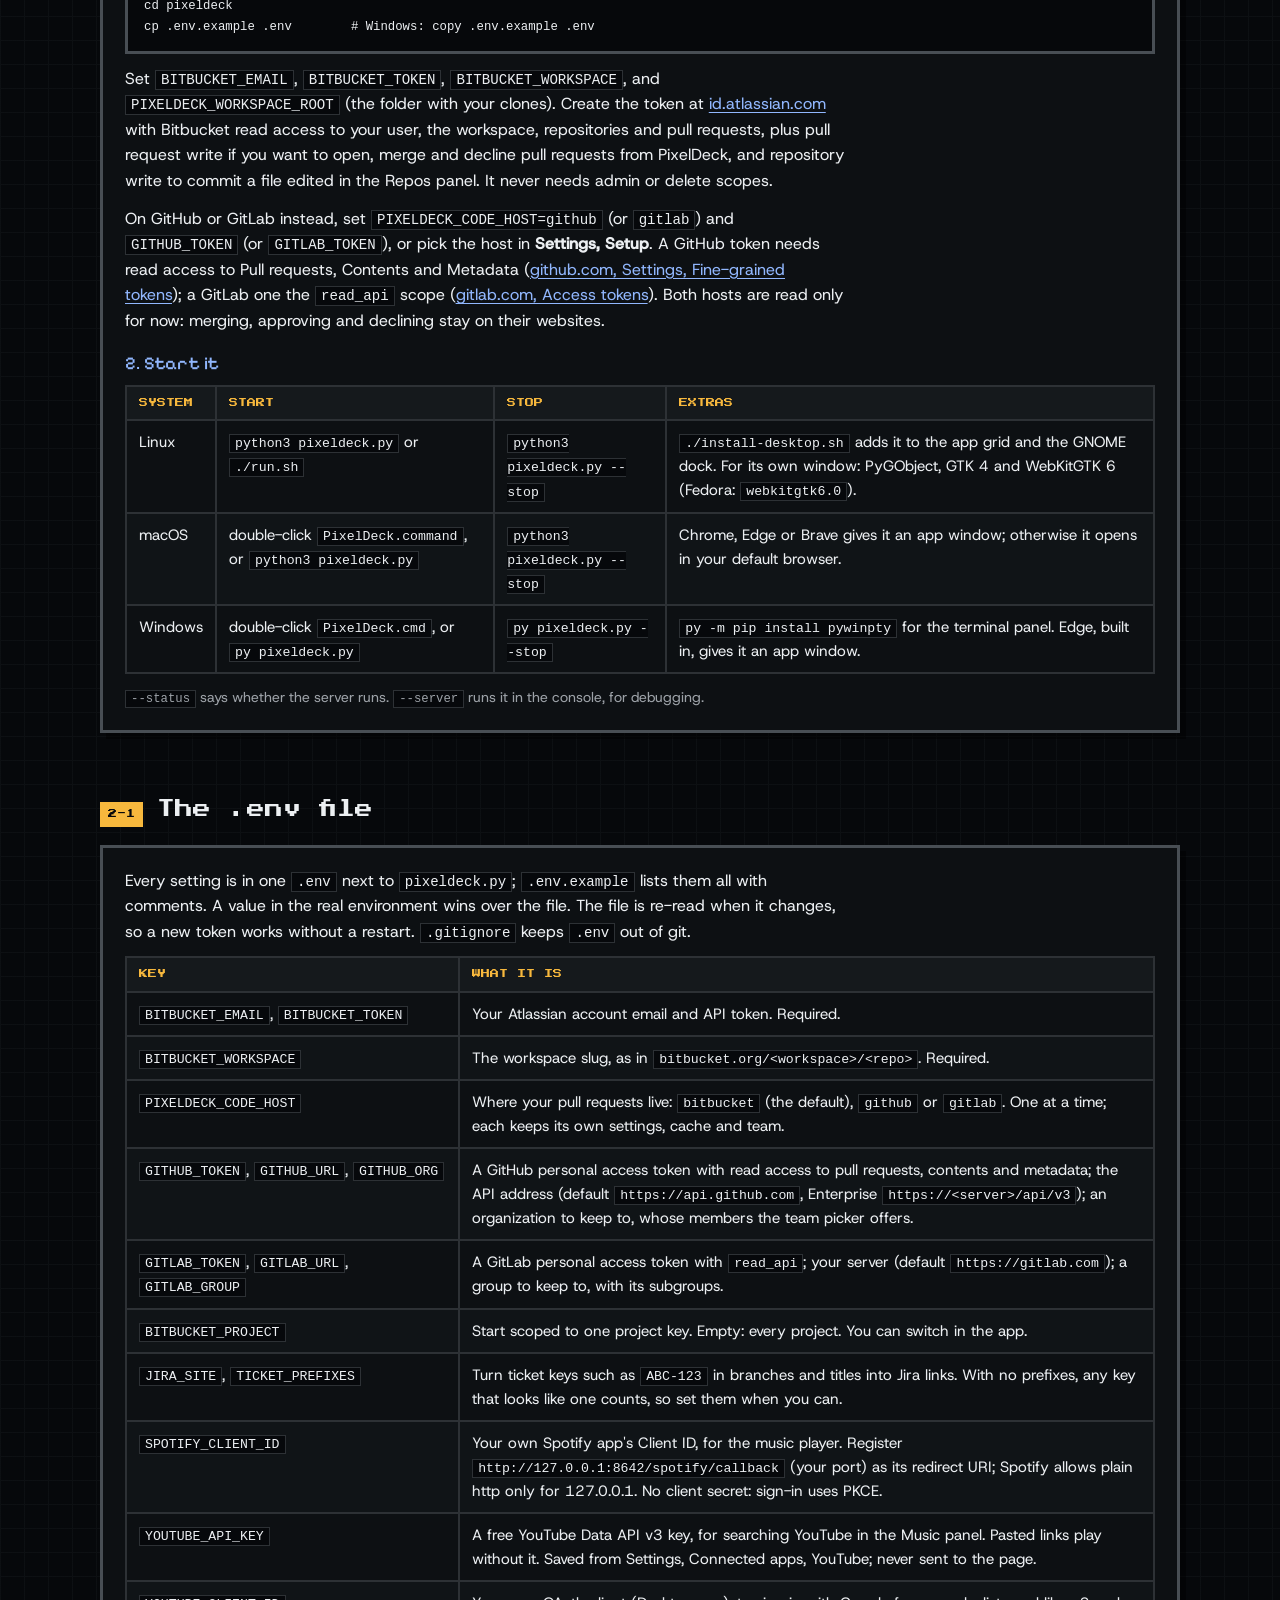
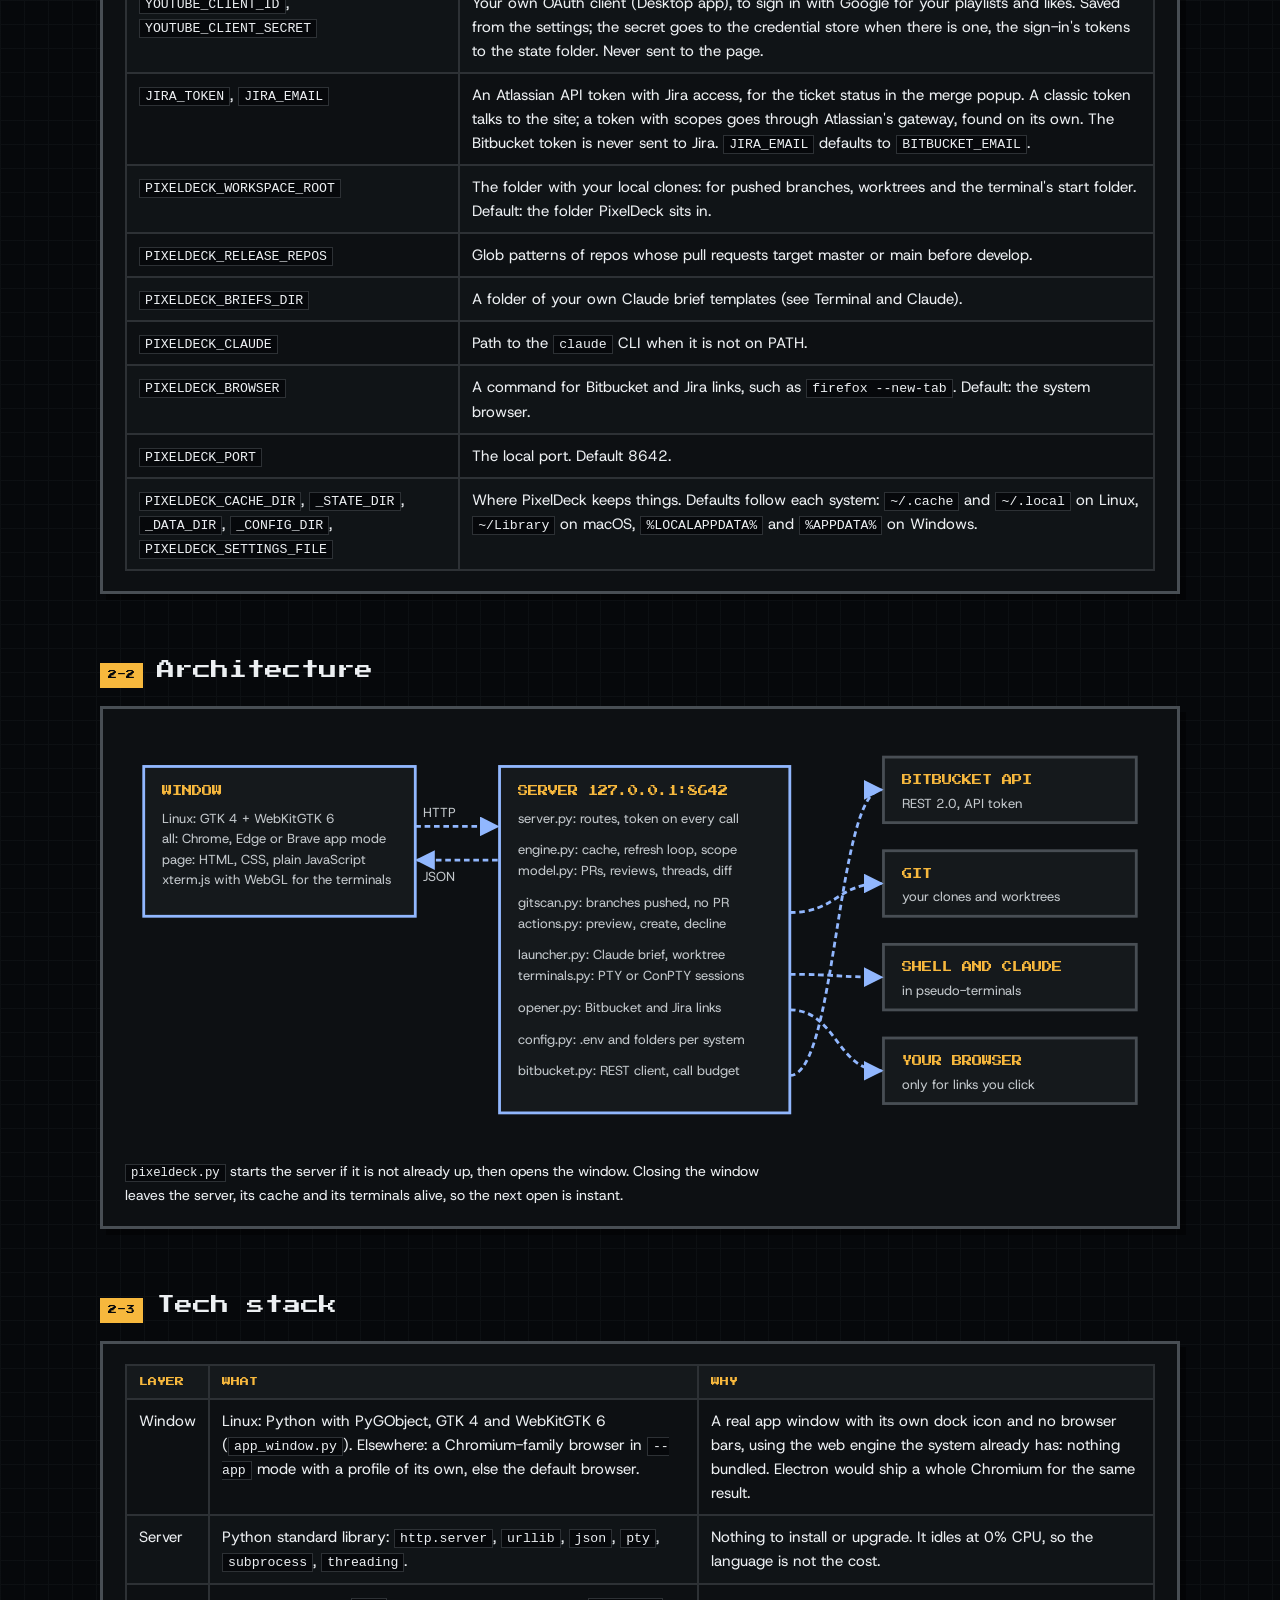
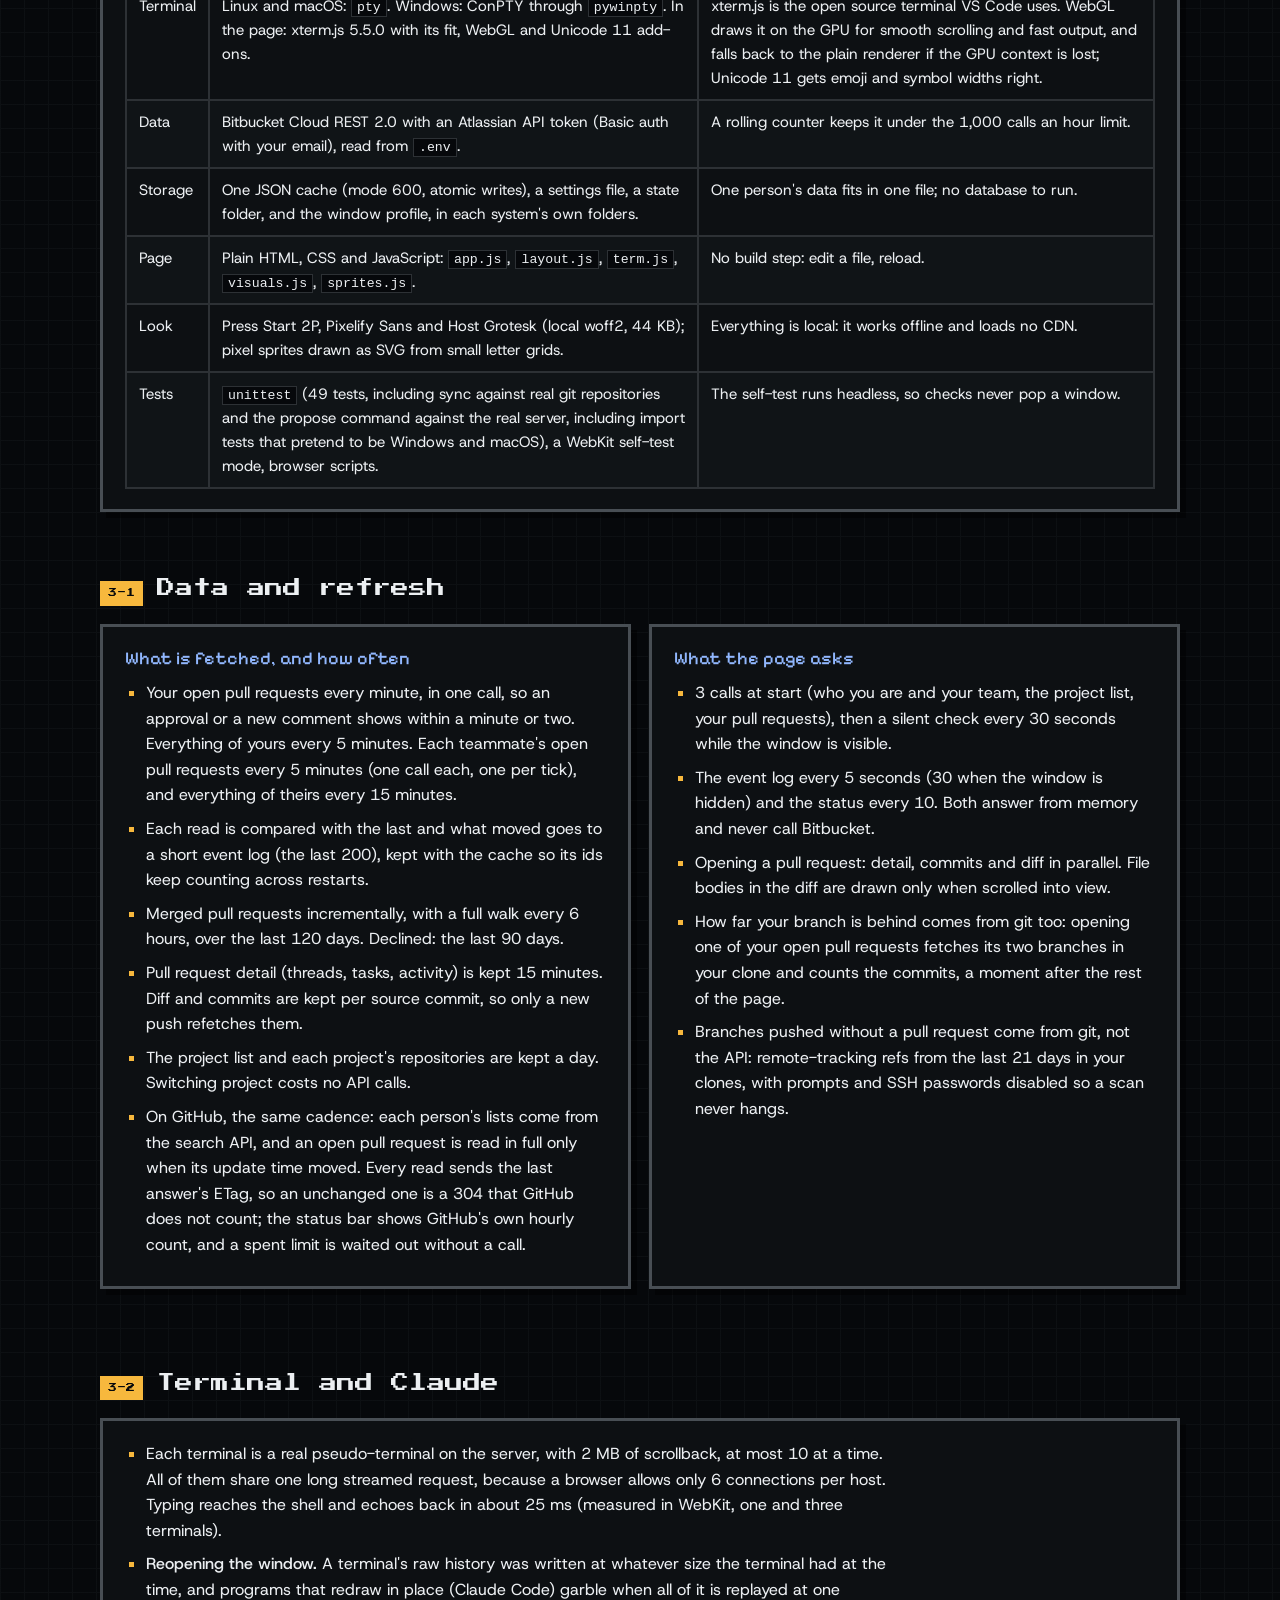
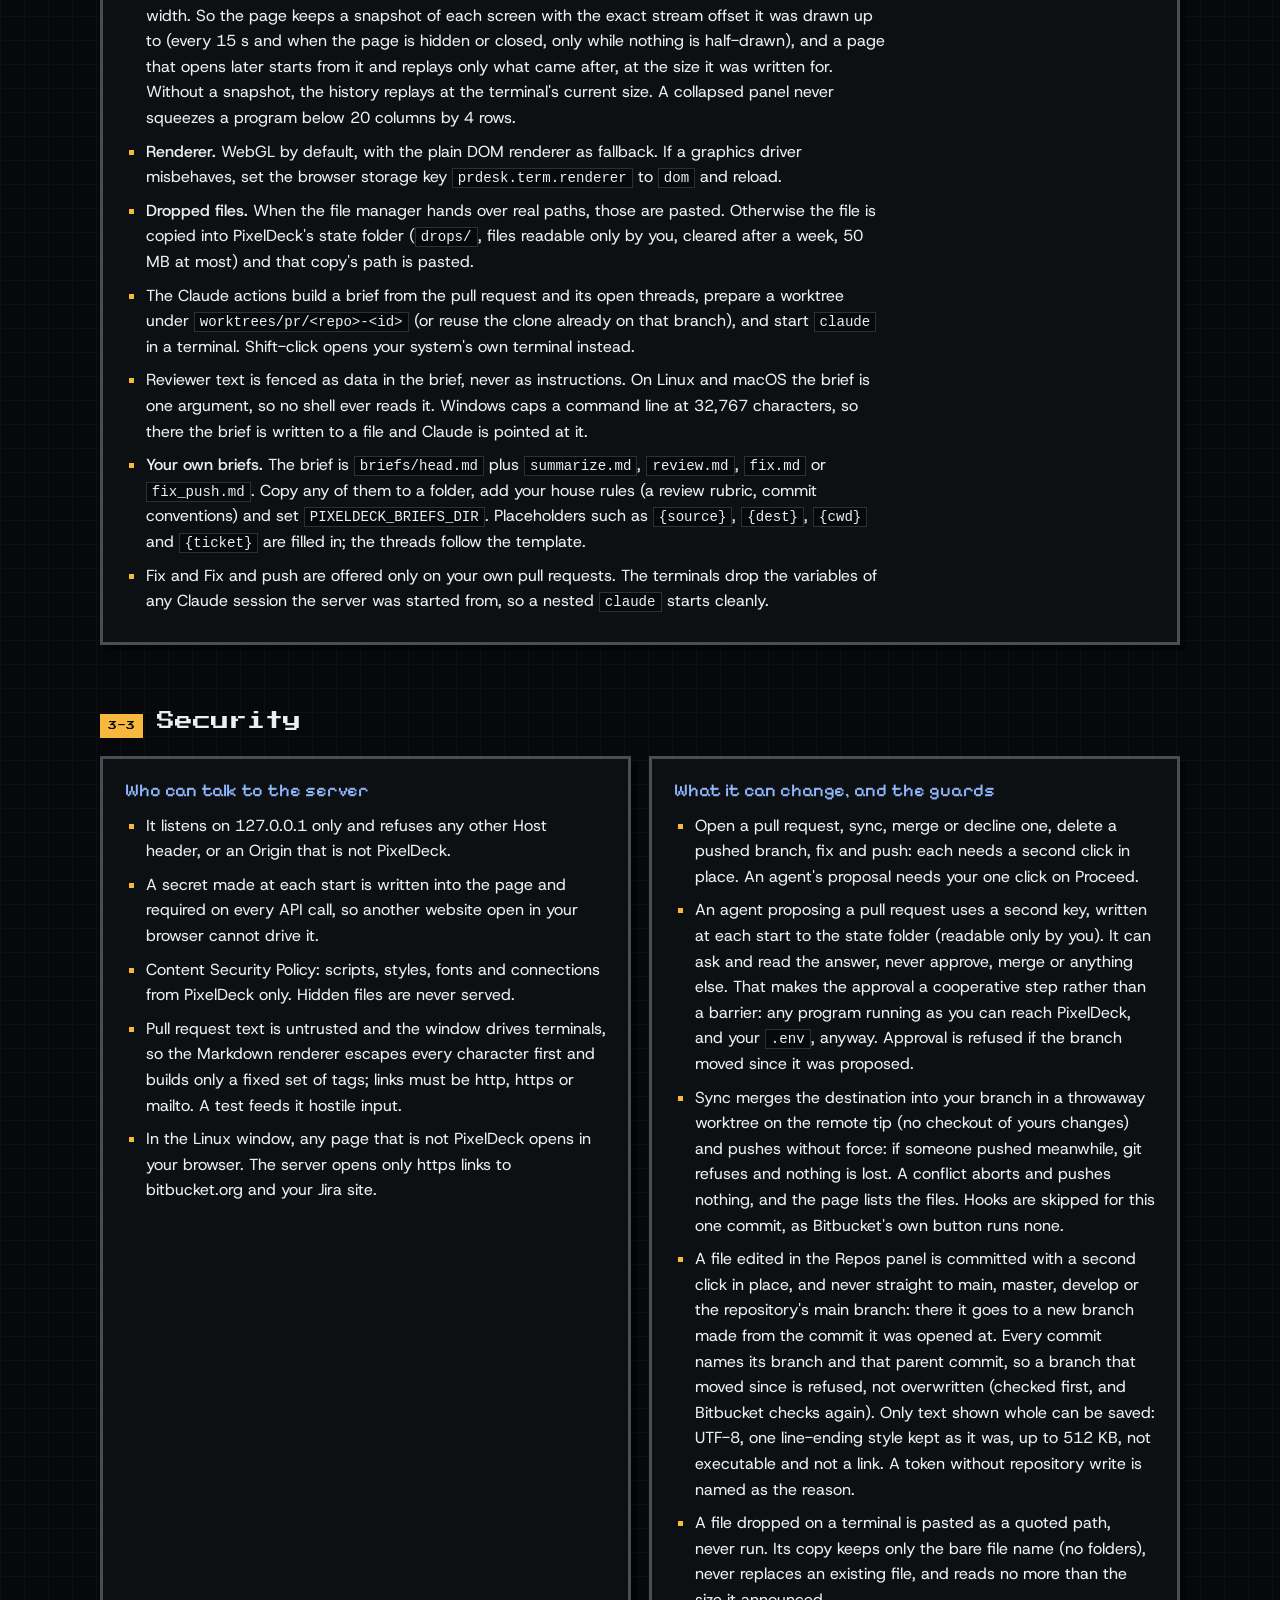
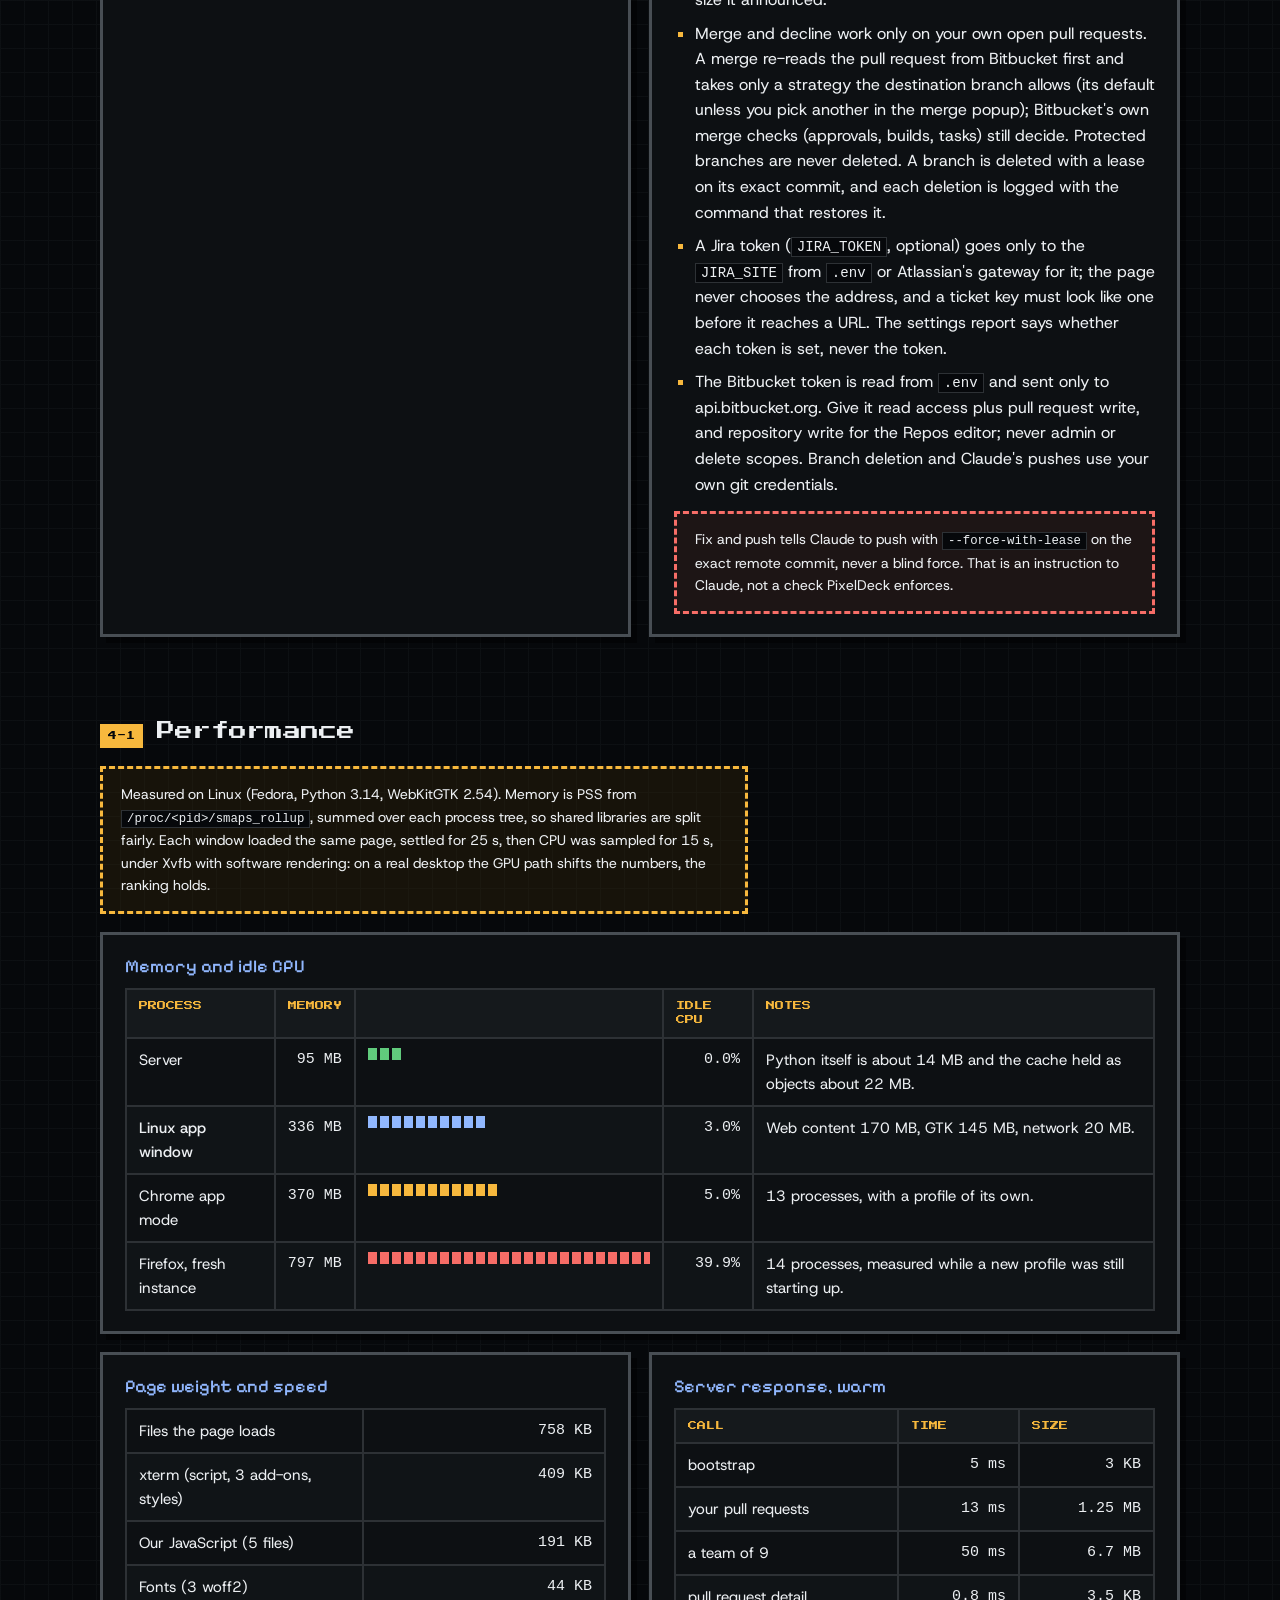
==== commit 419fafe4: "docs: how the YouTube queue, playlists and sign-in work docs/youtube.md: the modules, how and at wha" ====
--- a/docs/pixeldeck-documentation.html
+++ b/docs/pixeldeck-documentation.html
@@ -189,7 +189,6 @@
       <li><strong>Pull request view</strong>: overview with the description rendered from Markdown, diff with per-file viewed marks, threads, commits, tasks. The header folds under the tab row (<code>f</code>) so the diff gets the room. <strong>Copy link</strong> copies its address in one click.</li>
       <li><strong>Copy review comments</strong>: every thread, the open ones, or one thread, copied as plain Markdown for a Claude prompt, with file, line and status.</li>
       <li><strong>Team and insights</strong>: teammates' queues, review load, merge history. Insights take a range (7 days, 30 days, 12 weeks, 120 days, the merged window); a month or less is charted per day. A panel that cannot see that far says so.</li>
-      <li><strong>Team activity</strong> (Bitbucket): the Activity tab beside Insights is one timeline across your team's pull requests, newest first: who commented, approved, asked for changes, pushed, merged, declined or opened which one, and when. Filters for the person, project, repository, kind and dates are kept per browser; a click opens the pull request. Each repository's activity log is read only while the panel is open, at most every 10 minutes (sooner when a team pull request there moved), and kept for 30 days; see <code>docs/team-activity-feed.md</code>.</li>
       <li><strong>Repos</strong>: a tab beside the queue with the project's repositories and a search; for each one, its code at any branch (folders, files with line numbers, the README as text), its branches (searchable, newest first), its recent commits and its open pull requests, which open in PixelDeck. A side menu beside the pane stacks each service with its helm chart, filters services, charts and the rest, and puts the most opened and the pinned first; with a repository open it shows the file tree, and a helm button jumps between a service and its chart. A branch resolves to a commit and the code is read by commit, so what was read once is kept. Files over 512 KB are cut; binary, LFS and submodule files link to Bitbucket. A text file can be edited and committed to a new branch, never straight to main, master or develop, then opened as a pull request; this needs repository write on the token.</li>
       <li><strong>Panel copies</strong>: copy the Queue or Insights panel from its tab tools or the Layout menu. A copy keeps its own person, section and range, is saved with the layout, and opens in its own window too.</li>
       <li><strong>Actions</strong>: open a pull request from a pushed branch; sync, merge or decline your own; delete a pushed branch. Each asks for a second click in place.</li>
@@ -491,7 +490,6 @@
       <tr><td><code>repos.py</code></td><td class="n">533</td><td>The Repos panel's routes: repositories (each service paired with its helm chart), branches, commits, folders and files, read with checked inputs and kept by commit; and the one write, a commit of one edited file.</td></tr>
       <tr><td><code>spotify.py</code></td><td class="n">658</td><td>Spotify sign-in (PKCE), tokens kept on the server, playback routes, album art from Spotify's image host.</td></tr>
       <tr><td><code>connections.py</code></td><td class="n">79</td><td>The settings report: Bitbucket, the Claude Code CLI, git, never a token.</td></tr>
-      <tr><td><code>teamfeed.py</code></td><td class="n">121</td><td>The team activity feed: merging what each repository's log read, the opened entries from the cache, the filters, and its route.</td></tr>
       <tr><td><code>model.py</code></td><td class="n">298</td><td>Pull requests, reviews, threads, timelines, parsed diffs, ticket keys.</td></tr>
       <tr><td><code>app_window.py</code></td><td class="n">292</td><td>The Linux window: WebKit view, pop-outs, links to the browser, file drops, self-test.</td></tr>
       <tr><td><code>terminals.py</code></td><td class="n">259</td><td>Terminal sessions: pty on Linux and macOS, ConPTY on Windows.</td></tr>
@@ -502,8 +500,8 @@
       <tr><td><code>actions.py</code></td><td class="n">414</td><td>Open, sync, merge (with the popup's options) and decline a pull request; review; delete a pushed branch.</td></tr>
       <tr><td><code>gitscan.py</code>, <code>opener.py</code>, <code>check_api.py</code></td><td class="n">261</td><td>Branches pushed without a pull request; opening links; an API shape check.</td></tr>
       <tr><td><code>briefs/</code></td><td class="n">62</td><td>The default Claude brief templates.</td></tr>
-      <tr><td><code>static/</code> scripts</td><td class="n">9,090</td><td><code>app.js</code> (queue, pull request view, Markdown, copy, merge popup, title screen), <code>layout.js</code> (panels and their copies), <code>sprites.js</code> (pixel characters), <code>term.js</code> (terminal tabs), <code>visuals.js</code> (merge tree, age bars), <code>notify.js</code> (slot banners, the bell), <code>control.js</code> (the control center: quick toggles, the apps in the bar), <code>welcome.js</code> (the first-start welcome, pixel words, sounds), <code>lock.js</code> (the lock screen), <code>hub.js</code> (status bar, settings, preferences), <code>retro.js</code> (pixel pickers), <code>dock.js</code> (the arcade dock, bot ideas), <code>games.js</code> (Tetris, Snake, Flappy), <code>guide.js</code> (the tour), <code>repos.js</code> (the Repos panel), <code>activity.js</code> (the team activity panel), <code>music.js</code> (the music player).</td></tr>
-      <tr><td><code>static/</code> styles</td><td class="n">2,429</td><td>Tokens, base, app, workspace, arcade, games, hub, repos, activity, music.</td></tr>
+      <tr><td><code>static/</code> scripts</td><td class="n">9,090</td><td><code>app.js</code> (queue, pull request view, Markdown, copy, merge popup, title screen), <code>layout.js</code> (panels and their copies), <code>sprites.js</code> (pixel characters), <code>term.js</code> (terminal tabs), <code>visuals.js</code> (merge tree, age bars), <code>notify.js</code> (slot banners, the bell), <code>control.js</code> (the control center: quick toggles, the apps in the bar), <code>welcome.js</code> (the first-start welcome, pixel words, sounds), <code>lock.js</code> (the lock screen), <code>hub.js</code> (status bar, settings, preferences), <code>retro.js</code> (pixel pickers), <code>dock.js</code> (the arcade dock, bot ideas), <code>games.js</code> (Tetris, Snake, Flappy), <code>guide.js</code> (the tour), <code>repos.js</code> (the Repos panel), <code>music.js</code> (the music player).</td></tr>
+      <tr><td><code>static/</code> styles</td><td class="n">2,429</td><td>Tokens, base, app, workspace, arcade, games, hub, repos, music.</td></tr>
       <tr><td><code>run.sh</code>, <code>install-desktop.sh</code>, <code>PixelDeck.command</code>, <code>PixelDeck.cmd</code></td><td class="n">65</td><td>Launchers for each system; the Linux app grid and dock entry.</td></tr>
       <tr><td><code>tests/</code></td><td class="n">2,619</td><td>156 tests: the desk, the Repos routes, the Spotify client, kept sessions.</td></tr>
     </tbody>
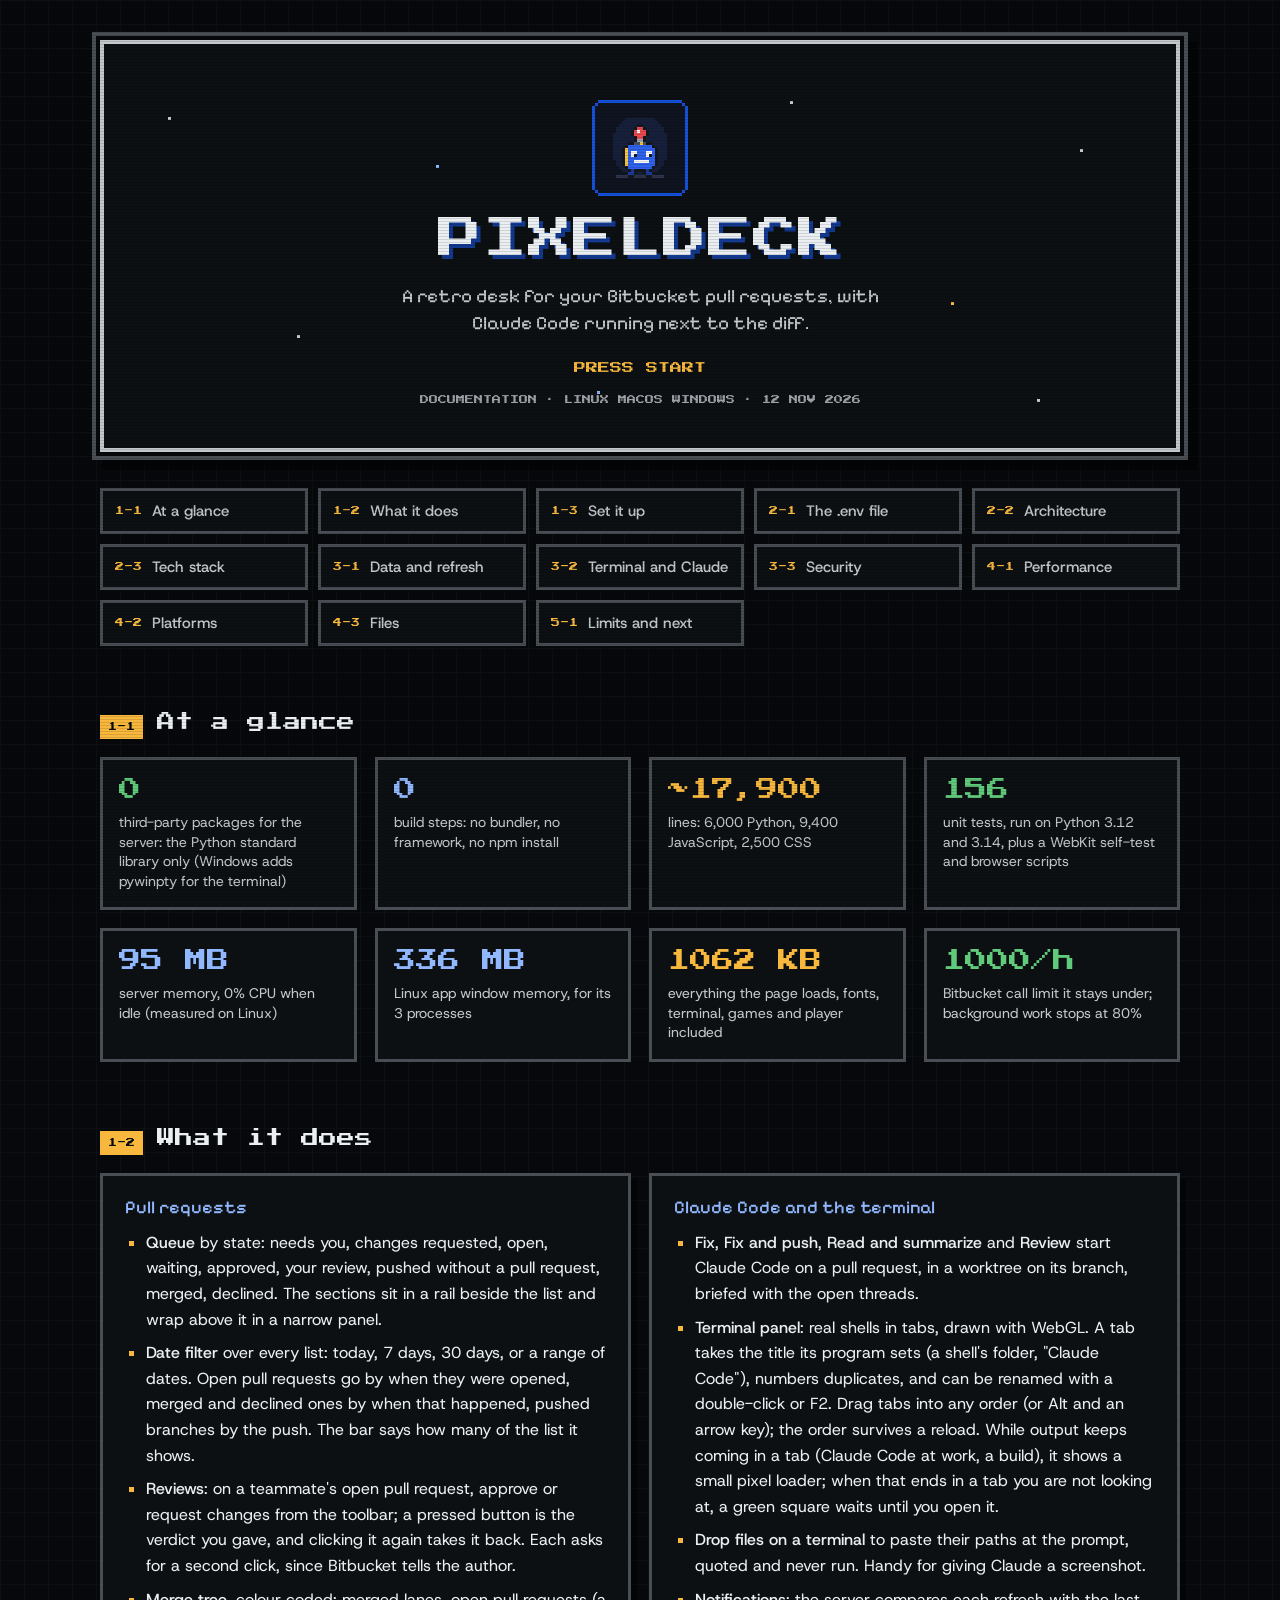
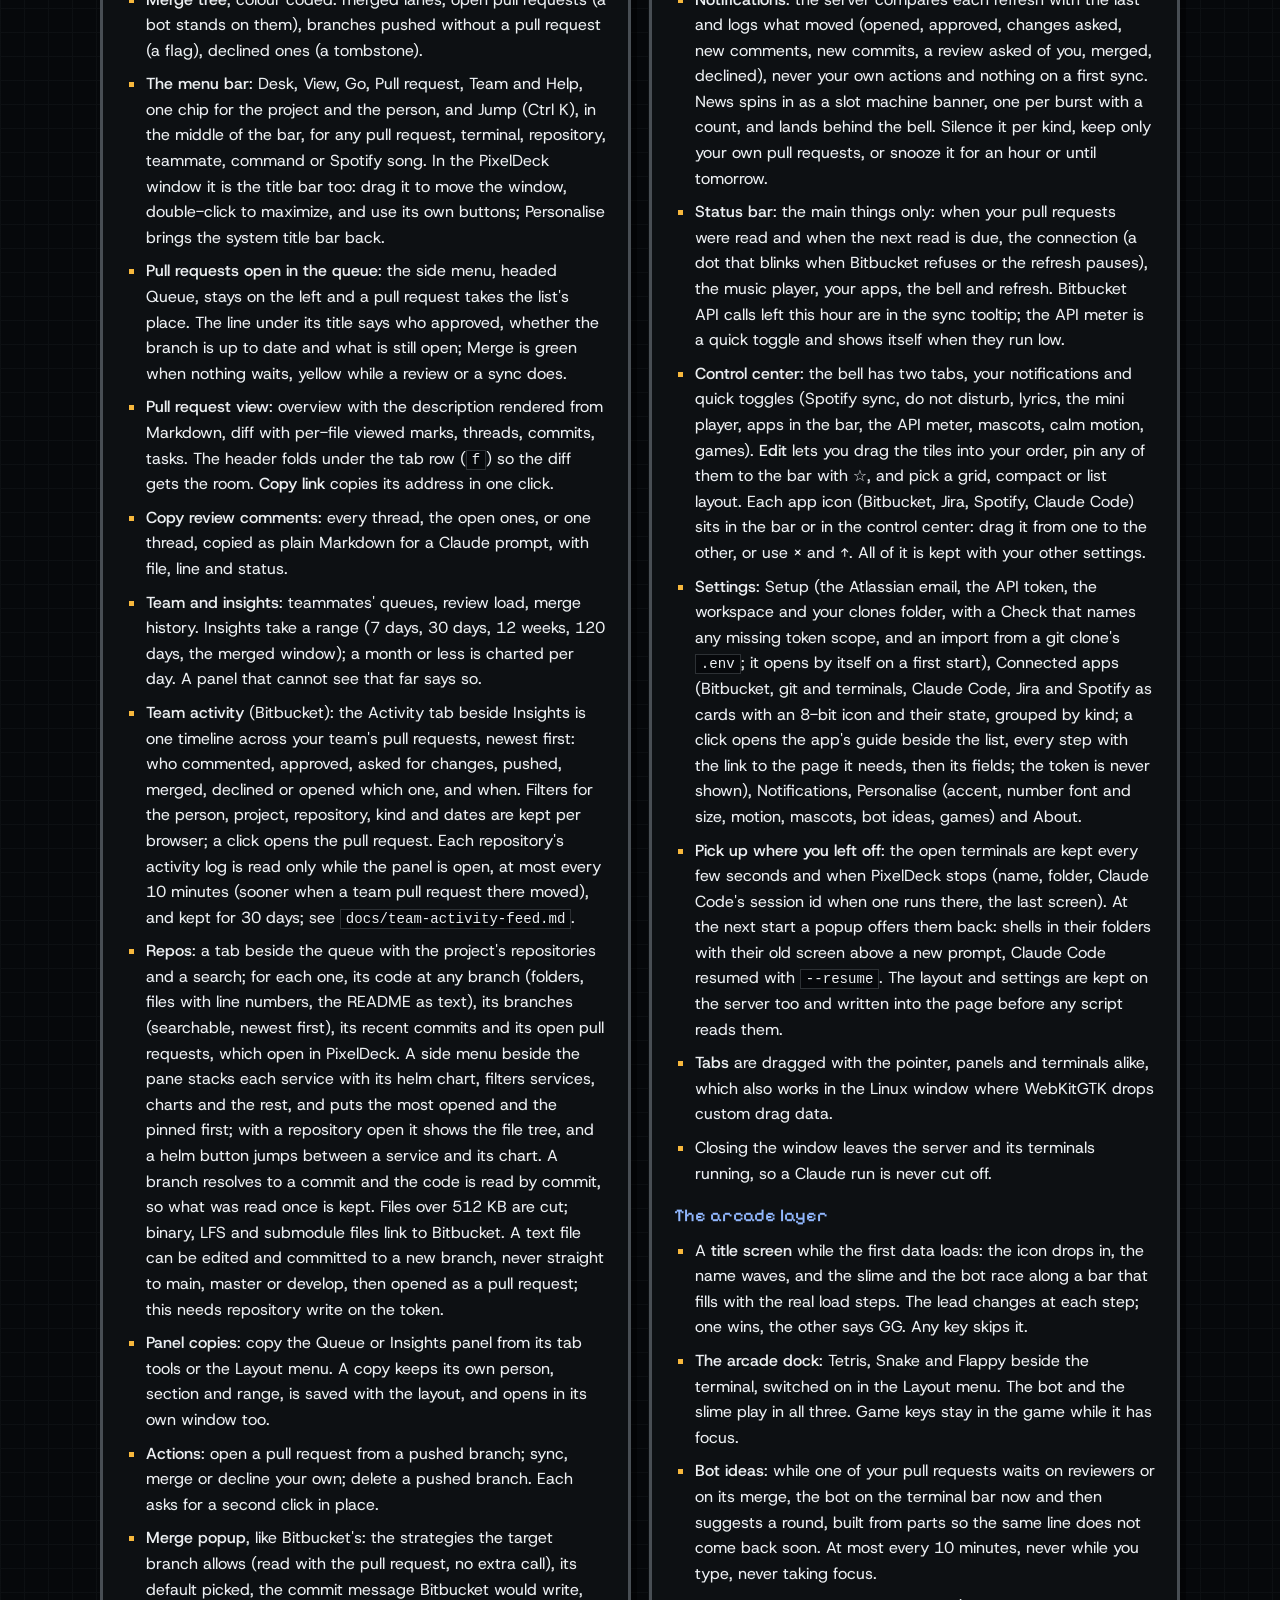
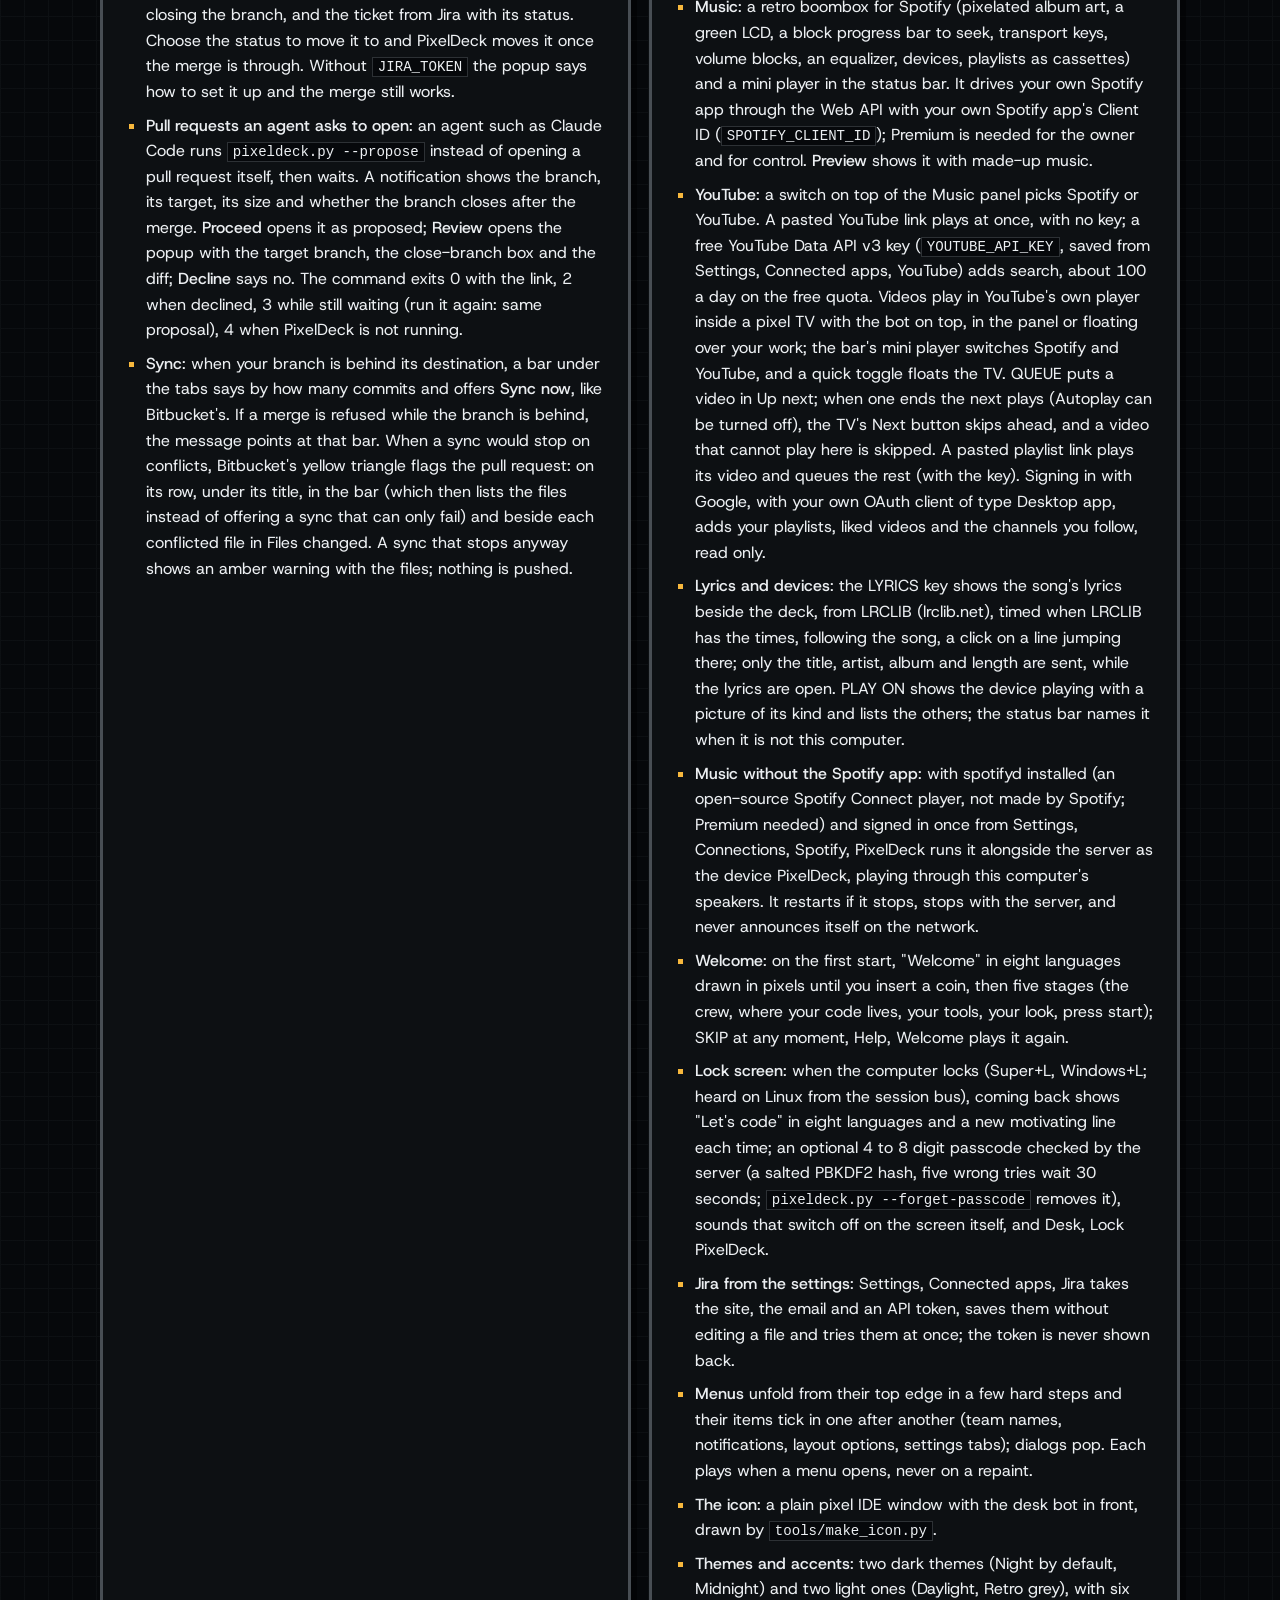
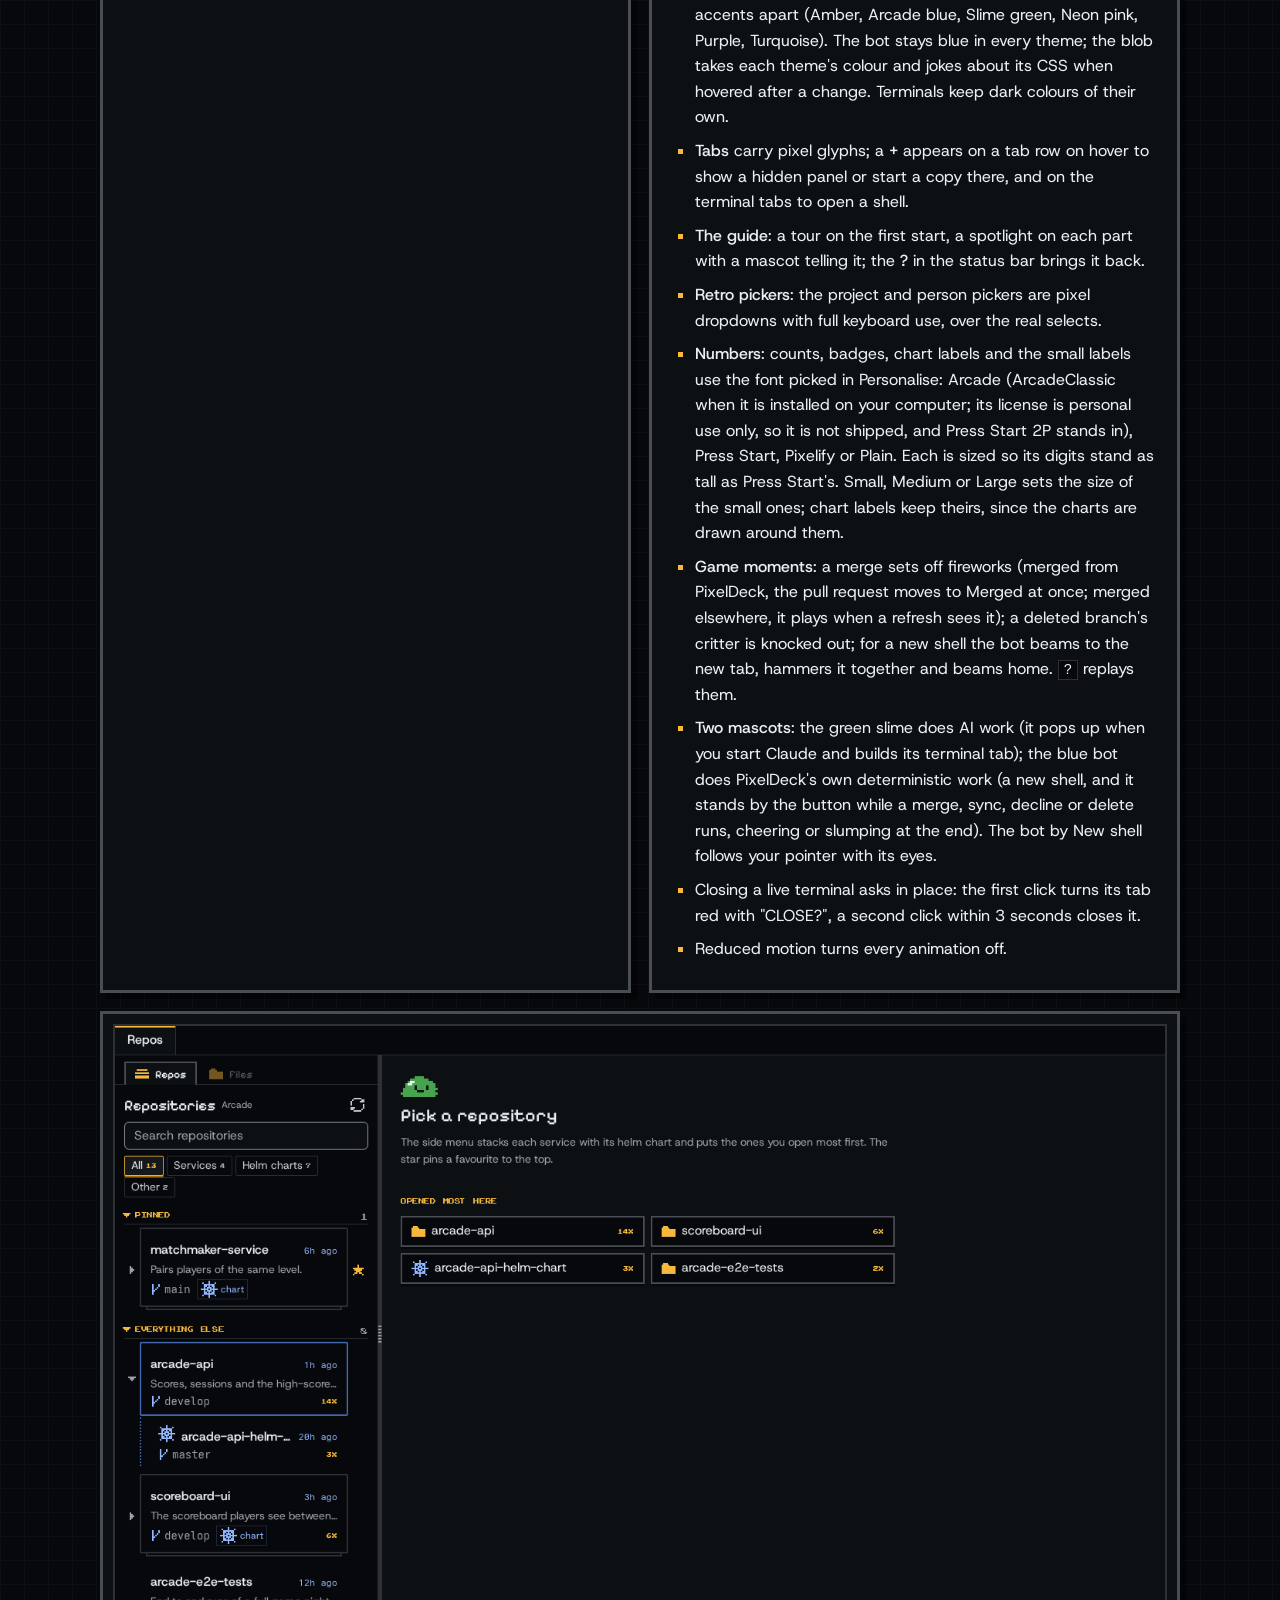
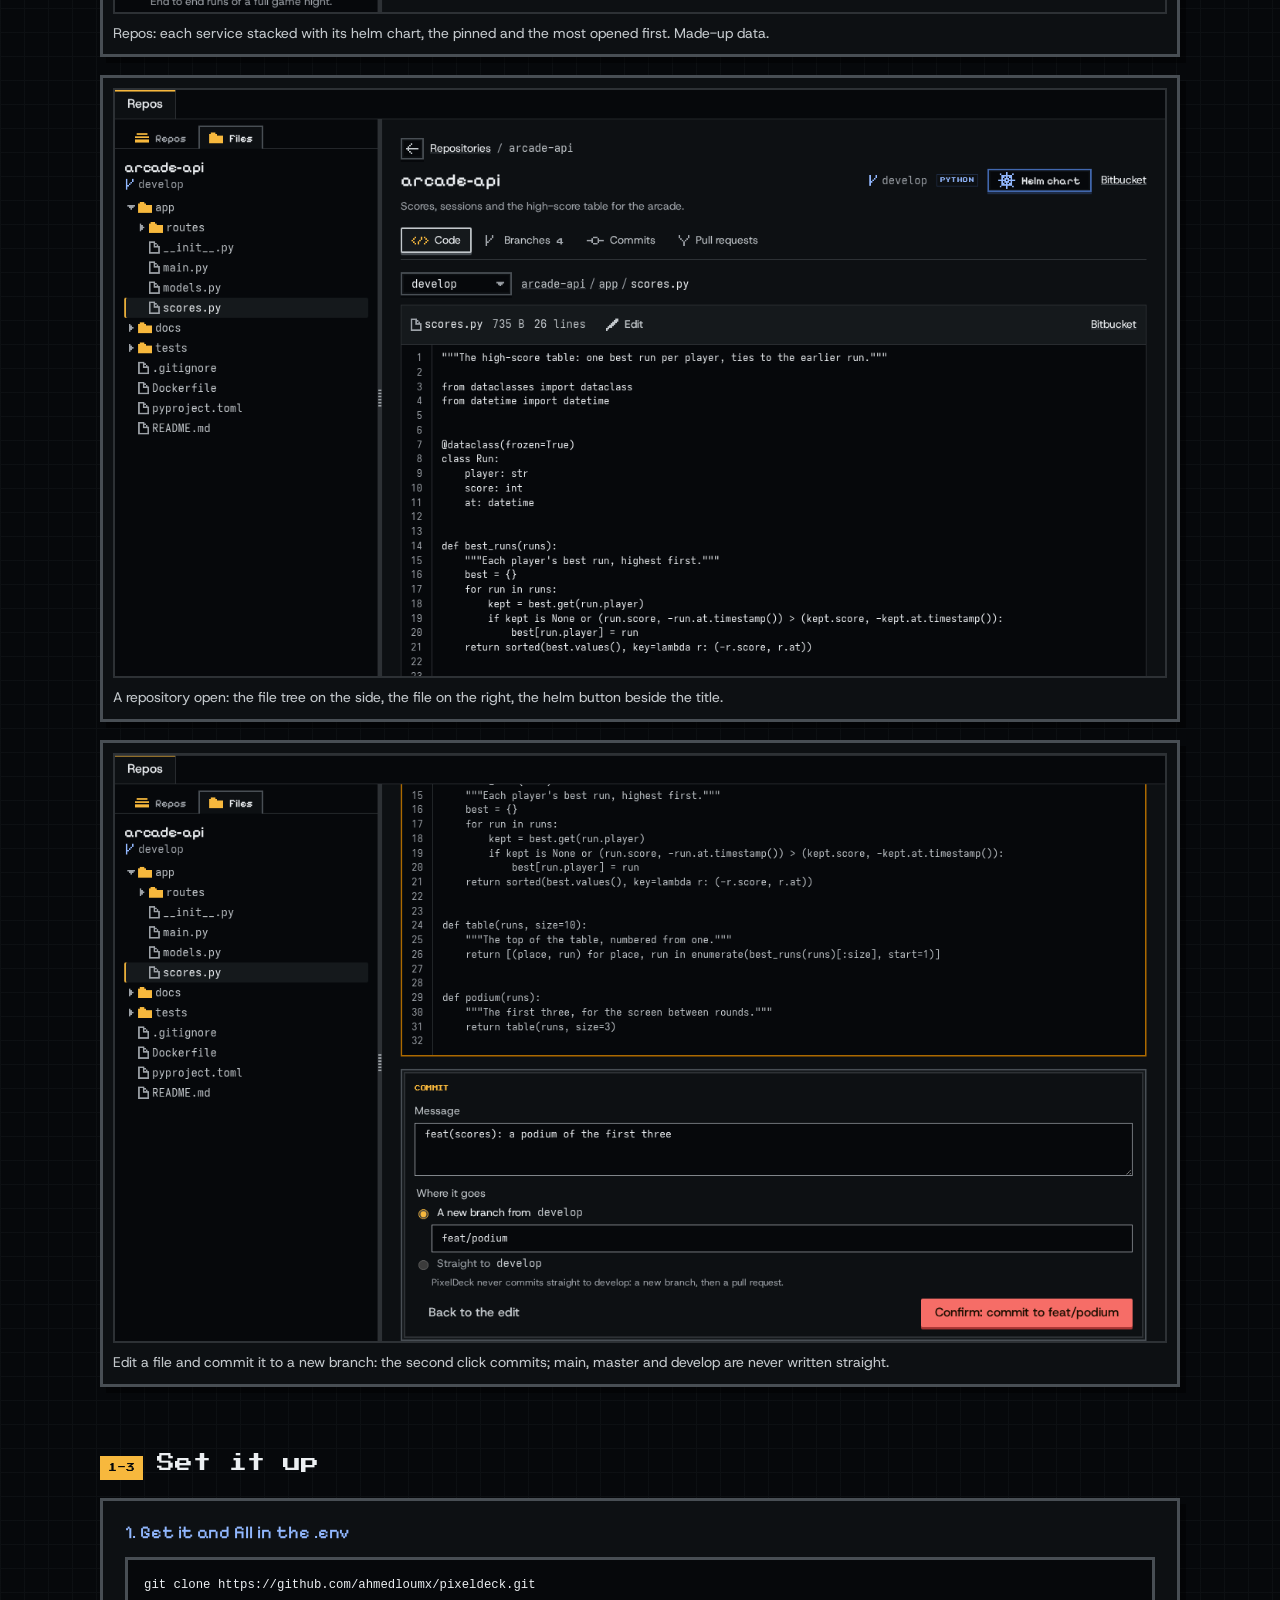
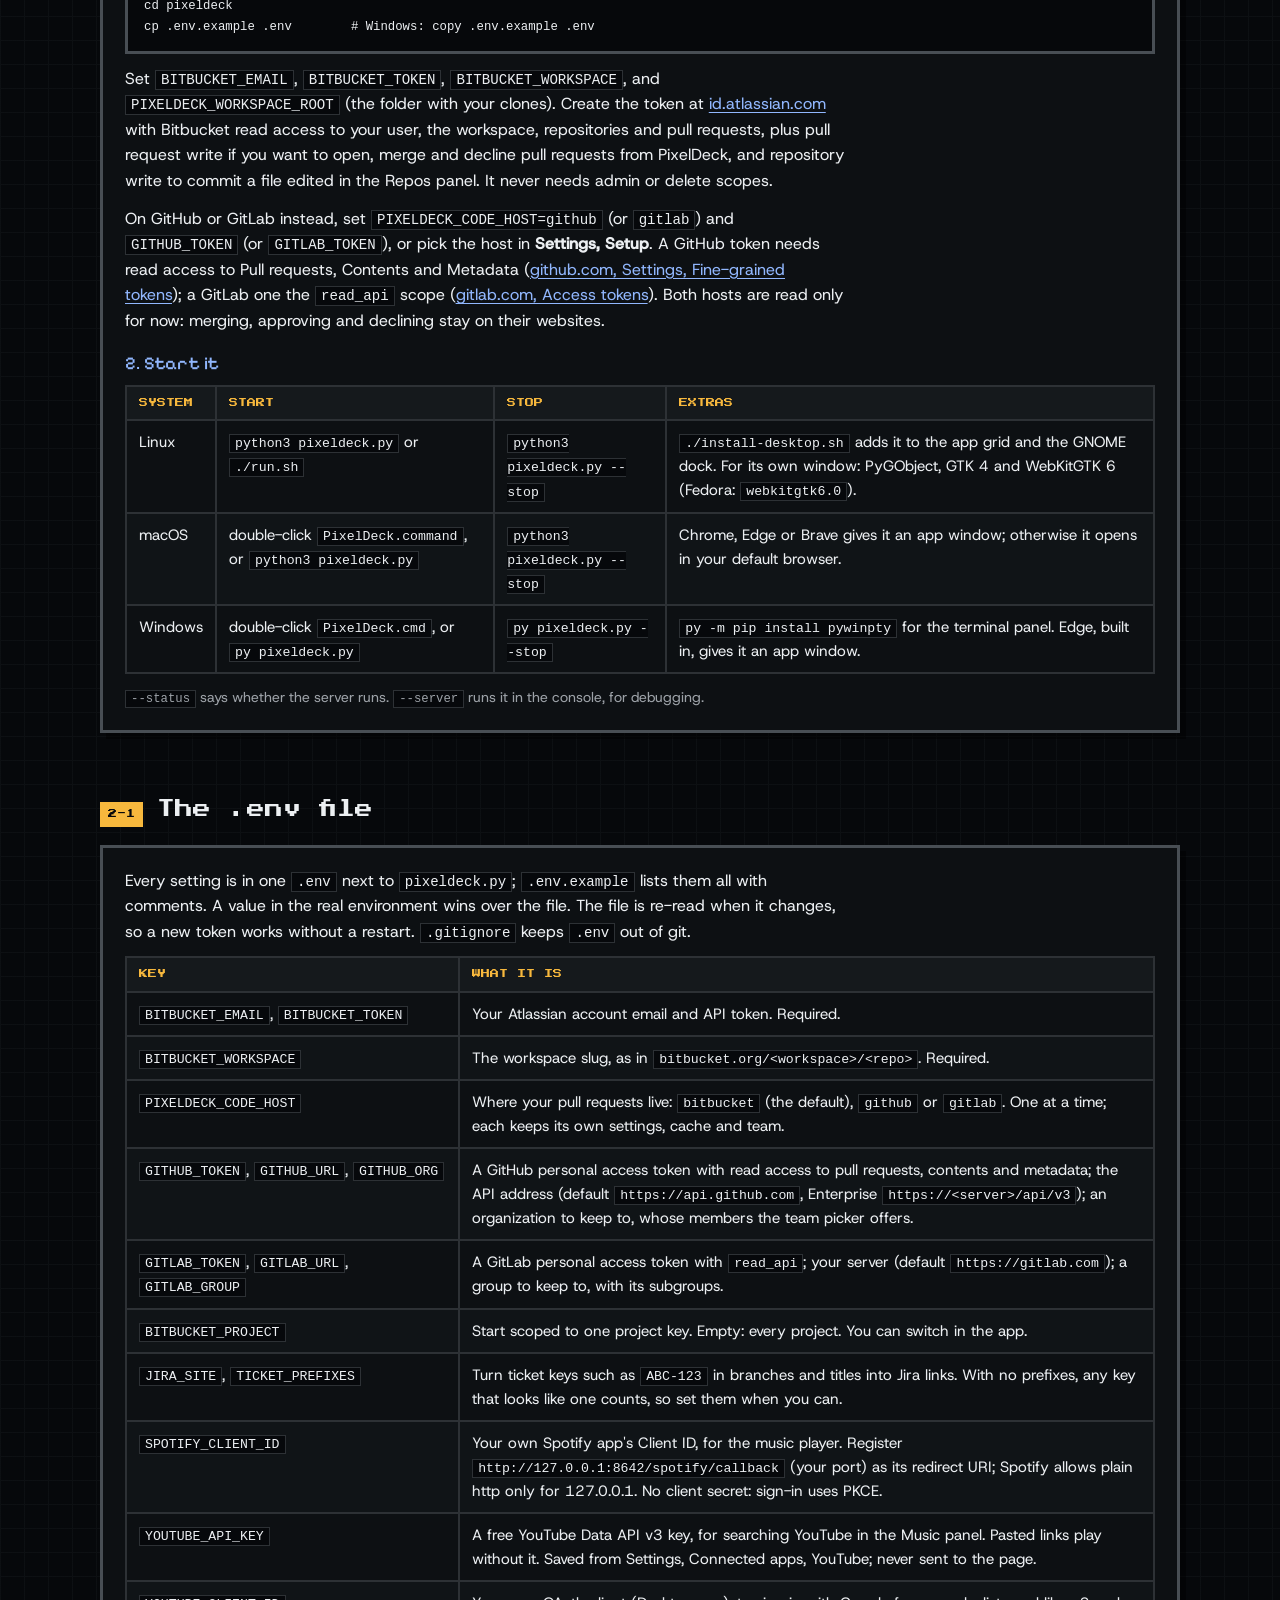
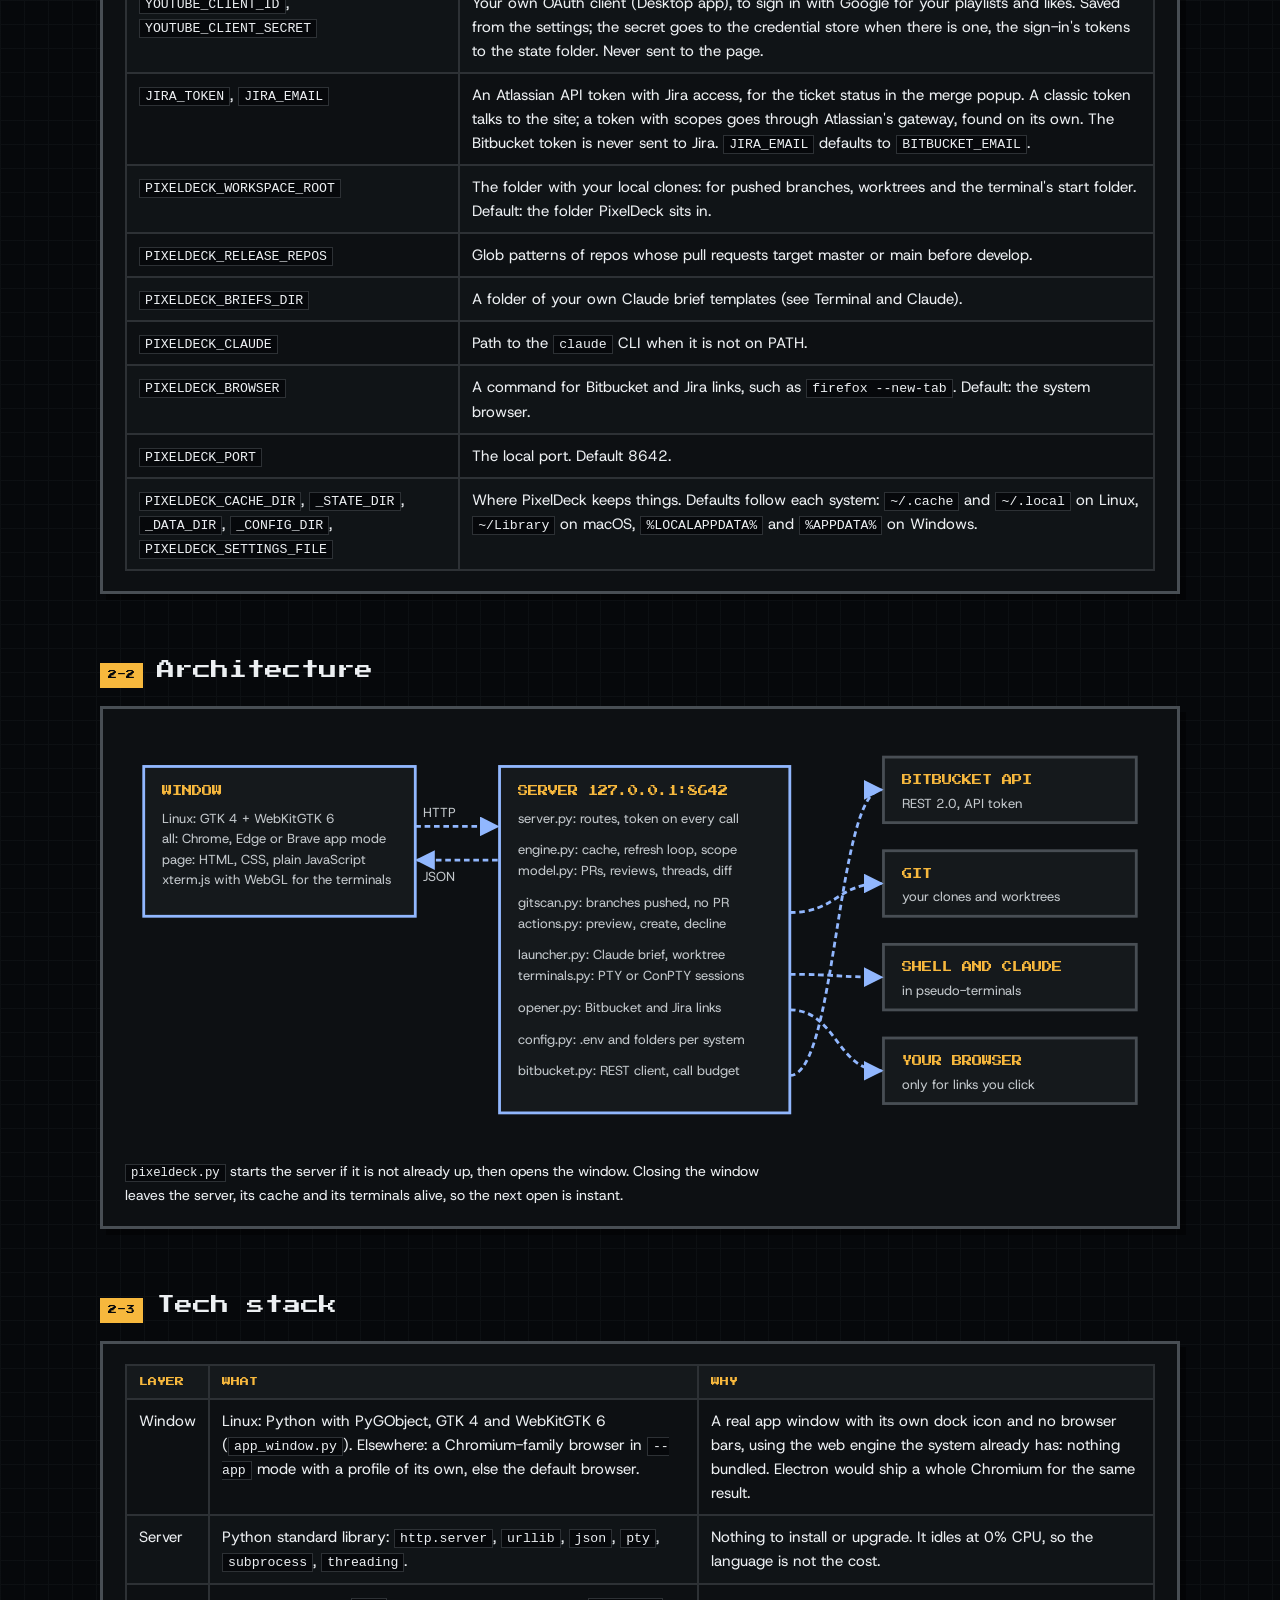
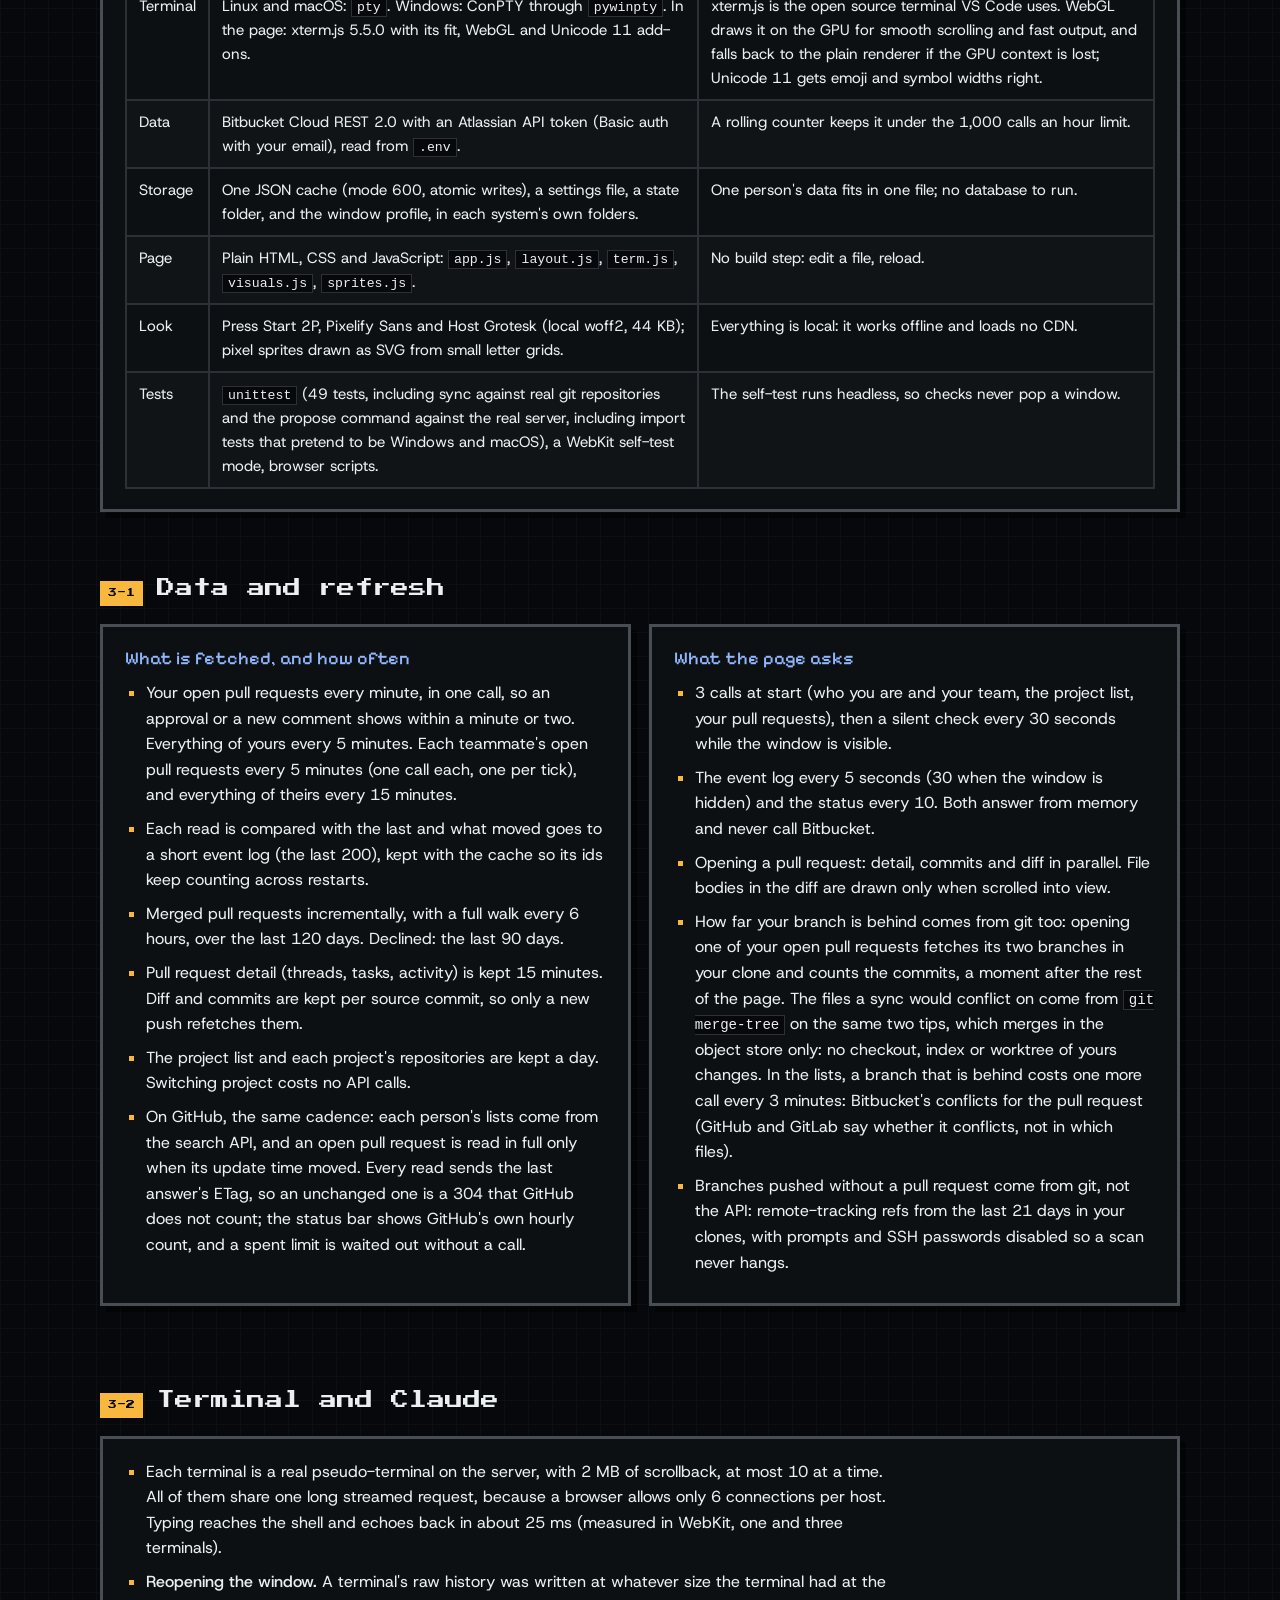
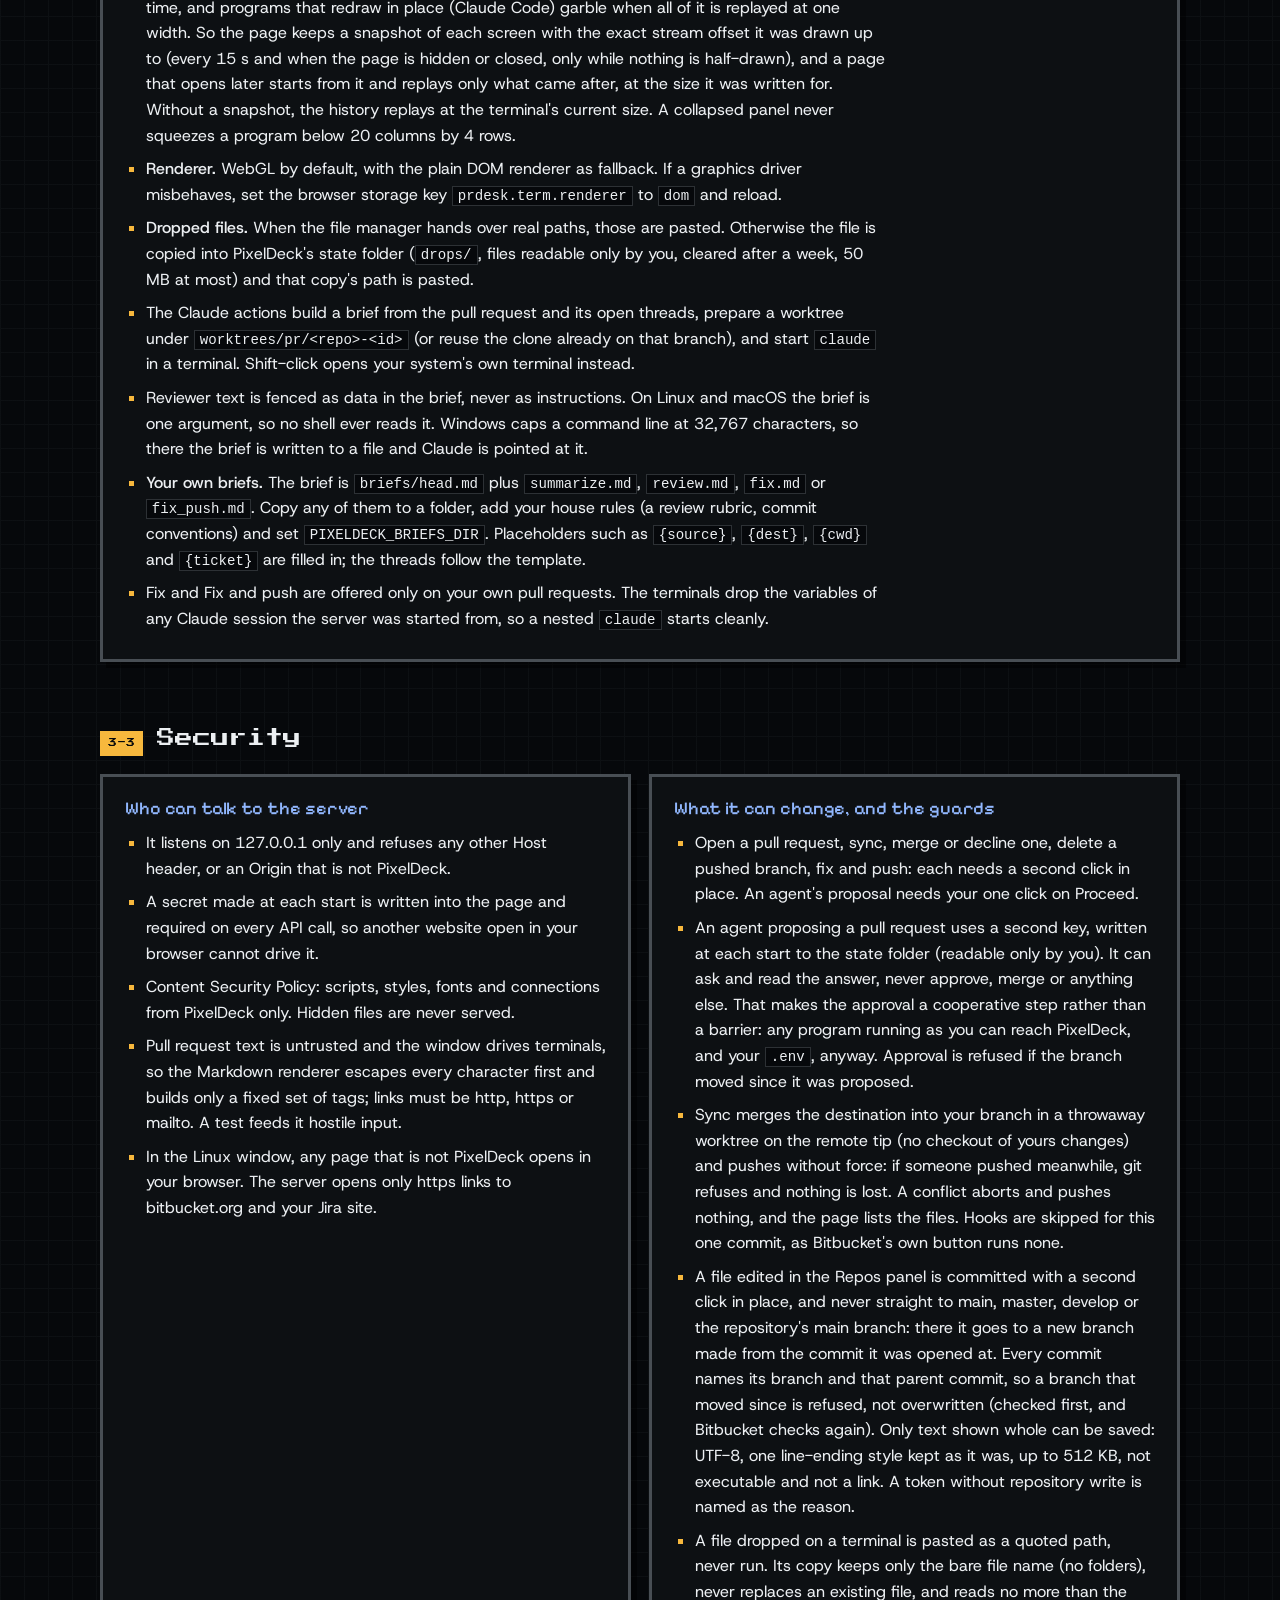
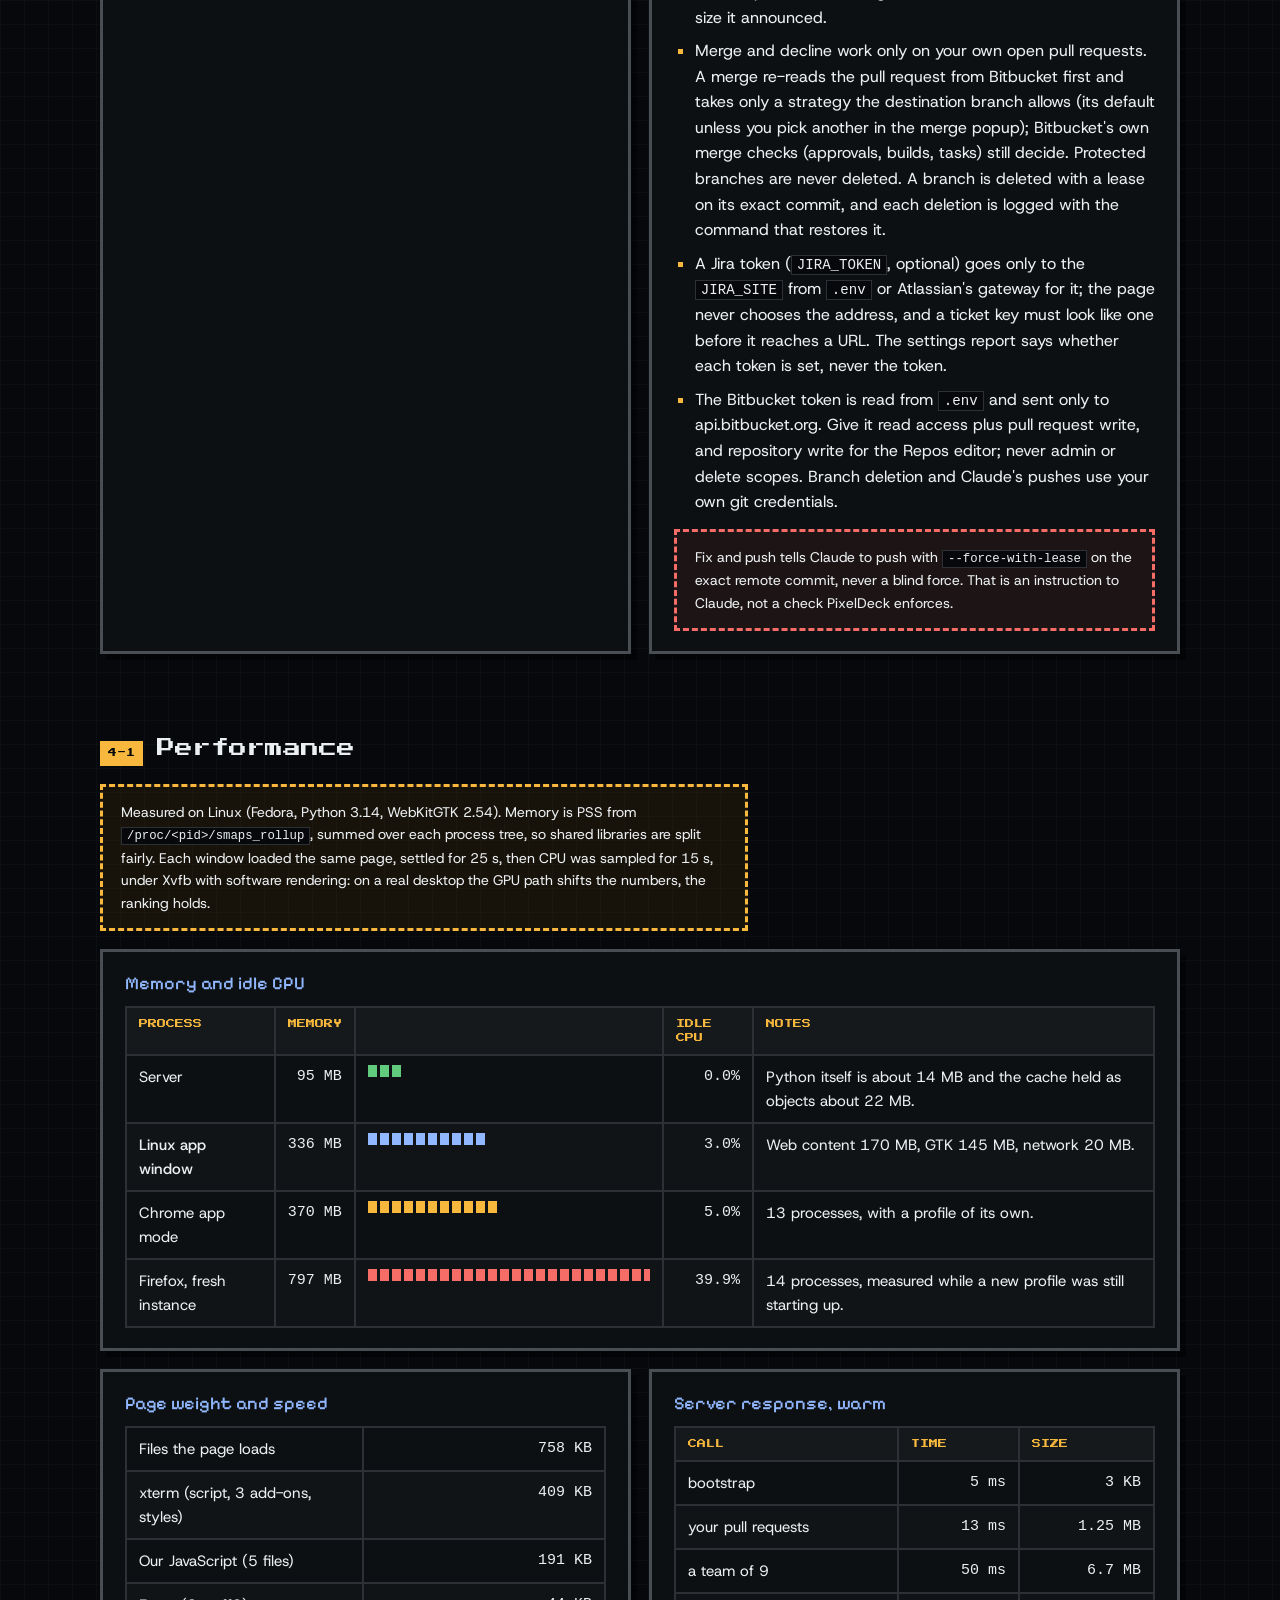
==== commit 77aed68e: "feat: flag sync conflicts like Bitbucket A branch behind its target that would not merge cleanly now" ====
--- a/docs/pixeldeck-documentation.html
+++ b/docs/pixeldeck-documentation.html
@@ -189,12 +189,13 @@
       <li><strong>Pull request view</strong>: overview with the description rendered from Markdown, diff with per-file viewed marks, threads, commits, tasks. The header folds under the tab row (<code>f</code>) so the diff gets the room. <strong>Copy link</strong> copies its address in one click.</li>
       <li><strong>Copy review comments</strong>: every thread, the open ones, or one thread, copied as plain Markdown for a Claude prompt, with file, line and status.</li>
       <li><strong>Team and insights</strong>: teammates' queues, review load, merge history. Insights take a range (7 days, 30 days, 12 weeks, 120 days, the merged window); a month or less is charted per day. A panel that cannot see that far says so.</li>
+      <li><strong>Team activity</strong> (Bitbucket): the Activity tab beside Insights is one timeline across your team's pull requests, newest first: who commented, approved, asked for changes, pushed, merged, declined or opened which one, and when. Filters for the person, project, repository, kind and dates are kept per browser; a click opens the pull request. Each repository's activity log is read only while the panel is open, at most every 10 minutes (sooner when a team pull request there moved), and kept for 30 days; see <code>docs/team-activity-feed.md</code>.</li>
       <li><strong>Repos</strong>: a tab beside the queue with the project's repositories and a search; for each one, its code at any branch (folders, files with line numbers, the README as text), its branches (searchable, newest first), its recent commits and its open pull requests, which open in PixelDeck. A side menu beside the pane stacks each service with its helm chart, filters services, charts and the rest, and puts the most opened and the pinned first; with a repository open it shows the file tree, and a helm button jumps between a service and its chart. A branch resolves to a commit and the code is read by commit, so what was read once is kept. Files over 512 KB are cut; binary, LFS and submodule files link to Bitbucket. A text file can be edited and committed to a new branch, never straight to main, master or develop, then opened as a pull request; this needs repository write on the token.</li>
       <li><strong>Panel copies</strong>: copy the Queue or Insights panel from its tab tools or the Layout menu. A copy keeps its own person, section and range, is saved with the layout, and opens in its own window too.</li>
       <li><strong>Actions</strong>: open a pull request from a pushed branch; sync, merge or decline your own; delete a pushed branch. Each asks for a second click in place.</li>
       <li><strong>Merge popup</strong>, like Bitbucket's: the strategies the target branch allows (read with the pull request, no extra call), its default picked, the commit message Bitbucket would write, closing the branch, and the ticket from Jira with its status. Choose the status to move it to and PixelDeck moves it once the merge is through. Without <code>JIRA_TOKEN</code> the popup says how to set it up and the merge still works.</li>
       <li><strong>Pull requests an agent asks to open</strong>: an agent such as Claude Code runs <code>pixeldeck.py --propose</code> instead of opening a pull request itself, then waits. A notification shows the branch, its target, its size and whether the branch closes after the merge. <strong>Proceed</strong> opens it as proposed; <strong>Review</strong> opens the popup with the target branch, the close-branch box and the diff; <strong>Decline</strong> says no. The command exits 0 with the link, 2 when declined, 3 while still waiting (run it again: same proposal), 4 when PixelDeck is not running.</li>
-      <li><strong>Sync</strong>: when your branch is behind its destination, a bar under the tabs says by how many commits and offers <strong>Sync now</strong>, like Bitbucket's. If a merge is refused while the branch is behind, the message points at that bar.</li>
+      <li><strong>Sync</strong>: when your branch is behind its destination, a bar under the tabs says by how many commits and offers <strong>Sync now</strong>, like Bitbucket's. If a merge is refused while the branch is behind, the message points at that bar. When a sync would stop on conflicts, Bitbucket's yellow triangle flags the pull request: on its row, under its title, in the bar (which then lists the files instead of offering a sync that can only fail) and beside each conflicted file in Files changed. A sync that stops anyway shows an amber warning with the files; nothing is pushed.</li>
     </ul>
   </div>
   <div class="card">
@@ -367,7 +368,7 @@
       <li>3 calls at start (who you are and your team, the project list, your pull requests), then a silent check every 30 seconds while the window is visible.</li>
       <li>The event log every 5 seconds (30 when the window is hidden) and the status every 10. Both answer from memory and never call Bitbucket.</li>
       <li>Opening a pull request: detail, commits and diff in parallel. File bodies in the diff are drawn only when scrolled into view.</li>
-      <li>How far your branch is behind comes from git too: opening one of your open pull requests fetches its two branches in your clone and counts the commits, a moment after the rest of the page.</li>
+      <li>How far your branch is behind comes from git too: opening one of your open pull requests fetches its two branches in your clone and counts the commits, a moment after the rest of the page. The files a sync would conflict on come from <code>git merge-tree</code> on the same two tips, which merges in the object store only: no checkout, index or worktree of yours changes. In the lists, a branch that is behind costs one more call every 3 minutes: Bitbucket's conflicts for the pull request (GitHub and GitLab say whether it conflicts, not in which files).</li>
       <li>Branches pushed without a pull request come from git, not the API: remote-tracking refs from the last 21 days in your clones, with prompts and SSH passwords disabled so a scan never hangs.</li>
     </ul>
   </div>
@@ -490,6 +491,7 @@
       <tr><td><code>repos.py</code></td><td class="n">533</td><td>The Repos panel's routes: repositories (each service paired with its helm chart), branches, commits, folders and files, read with checked inputs and kept by commit; and the one write, a commit of one edited file.</td></tr>
       <tr><td><code>spotify.py</code></td><td class="n">658</td><td>Spotify sign-in (PKCE), tokens kept on the server, playback routes, album art from Spotify's image host.</td></tr>
       <tr><td><code>connections.py</code></td><td class="n">79</td><td>The settings report: Bitbucket, the Claude Code CLI, git, never a token.</td></tr>
+      <tr><td><code>teamfeed.py</code></td><td class="n">121</td><td>The team activity feed: merging what each repository's log read, the opened entries from the cache, the filters, and its route.</td></tr>
       <tr><td><code>model.py</code></td><td class="n">298</td><td>Pull requests, reviews, threads, timelines, parsed diffs, ticket keys.</td></tr>
       <tr><td><code>app_window.py</code></td><td class="n">292</td><td>The Linux window: WebKit view, pop-outs, links to the browser, file drops, self-test.</td></tr>
       <tr><td><code>terminals.py</code></td><td class="n">259</td><td>Terminal sessions: pty on Linux and macOS, ConPTY on Windows.</td></tr>
@@ -500,8 +502,8 @@
       <tr><td><code>actions.py</code></td><td class="n">414</td><td>Open, sync, merge (with the popup's options) and decline a pull request; review; delete a pushed branch.</td></tr>
       <tr><td><code>gitscan.py</code>, <code>opener.py</code>, <code>check_api.py</code></td><td class="n">261</td><td>Branches pushed without a pull request; opening links; an API shape check.</td></tr>
       <tr><td><code>briefs/</code></td><td class="n">62</td><td>The default Claude brief templates.</td></tr>
-      <tr><td><code>static/</code> scripts</td><td class="n">9,090</td><td><code>app.js</code> (queue, pull request view, Markdown, copy, merge popup, title screen), <code>layout.js</code> (panels and their copies), <code>sprites.js</code> (pixel characters), <code>term.js</code> (terminal tabs), <code>visuals.js</code> (merge tree, age bars), <code>notify.js</code> (slot banners, the bell), <code>control.js</code> (the control center: quick toggles, the apps in the bar), <code>welcome.js</code> (the first-start welcome, pixel words, sounds), <code>lock.js</code> (the lock screen), <code>hub.js</code> (status bar, settings, preferences), <code>retro.js</code> (pixel pickers), <code>dock.js</code> (the arcade dock, bot ideas), <code>games.js</code> (Tetris, Snake, Flappy), <code>guide.js</code> (the tour), <code>repos.js</code> (the Repos panel), <code>music.js</code> (the music player).</td></tr>
-      <tr><td><code>static/</code> styles</td><td class="n">2,429</td><td>Tokens, base, app, workspace, arcade, games, hub, repos, music.</td></tr>
+      <tr><td><code>static/</code> scripts</td><td class="n">9,090</td><td><code>app.js</code> (queue, pull request view, Markdown, copy, merge popup, title screen), <code>layout.js</code> (panels and their copies), <code>sprites.js</code> (pixel characters), <code>term.js</code> (terminal tabs), <code>visuals.js</code> (merge tree, age bars), <code>notify.js</code> (slot banners, the bell), <code>control.js</code> (the control center: quick toggles, the apps in the bar), <code>welcome.js</code> (the first-start welcome, pixel words, sounds), <code>lock.js</code> (the lock screen), <code>hub.js</code> (status bar, settings, preferences), <code>retro.js</code> (pixel pickers), <code>dock.js</code> (the arcade dock, bot ideas), <code>games.js</code> (Tetris, Snake, Flappy), <code>guide.js</code> (the tour), <code>repos.js</code> (the Repos panel), <code>activity.js</code> (the team activity panel), <code>music.js</code> (the music player).</td></tr>
+      <tr><td><code>static/</code> styles</td><td class="n">2,429</td><td>Tokens, base, app, workspace, arcade, games, hub, repos, activity, music.</td></tr>
       <tr><td><code>run.sh</code>, <code>install-desktop.sh</code>, <code>PixelDeck.command</code>, <code>PixelDeck.cmd</code></td><td class="n">65</td><td>Launchers for each system; the Linux app grid and dock entry.</td></tr>
       <tr><td><code>tests/</code></td><td class="n">2,619</td><td>156 tests: the desk, the Repos routes, the Spotify client, kept sessions.</td></tr>
     </tbody>
